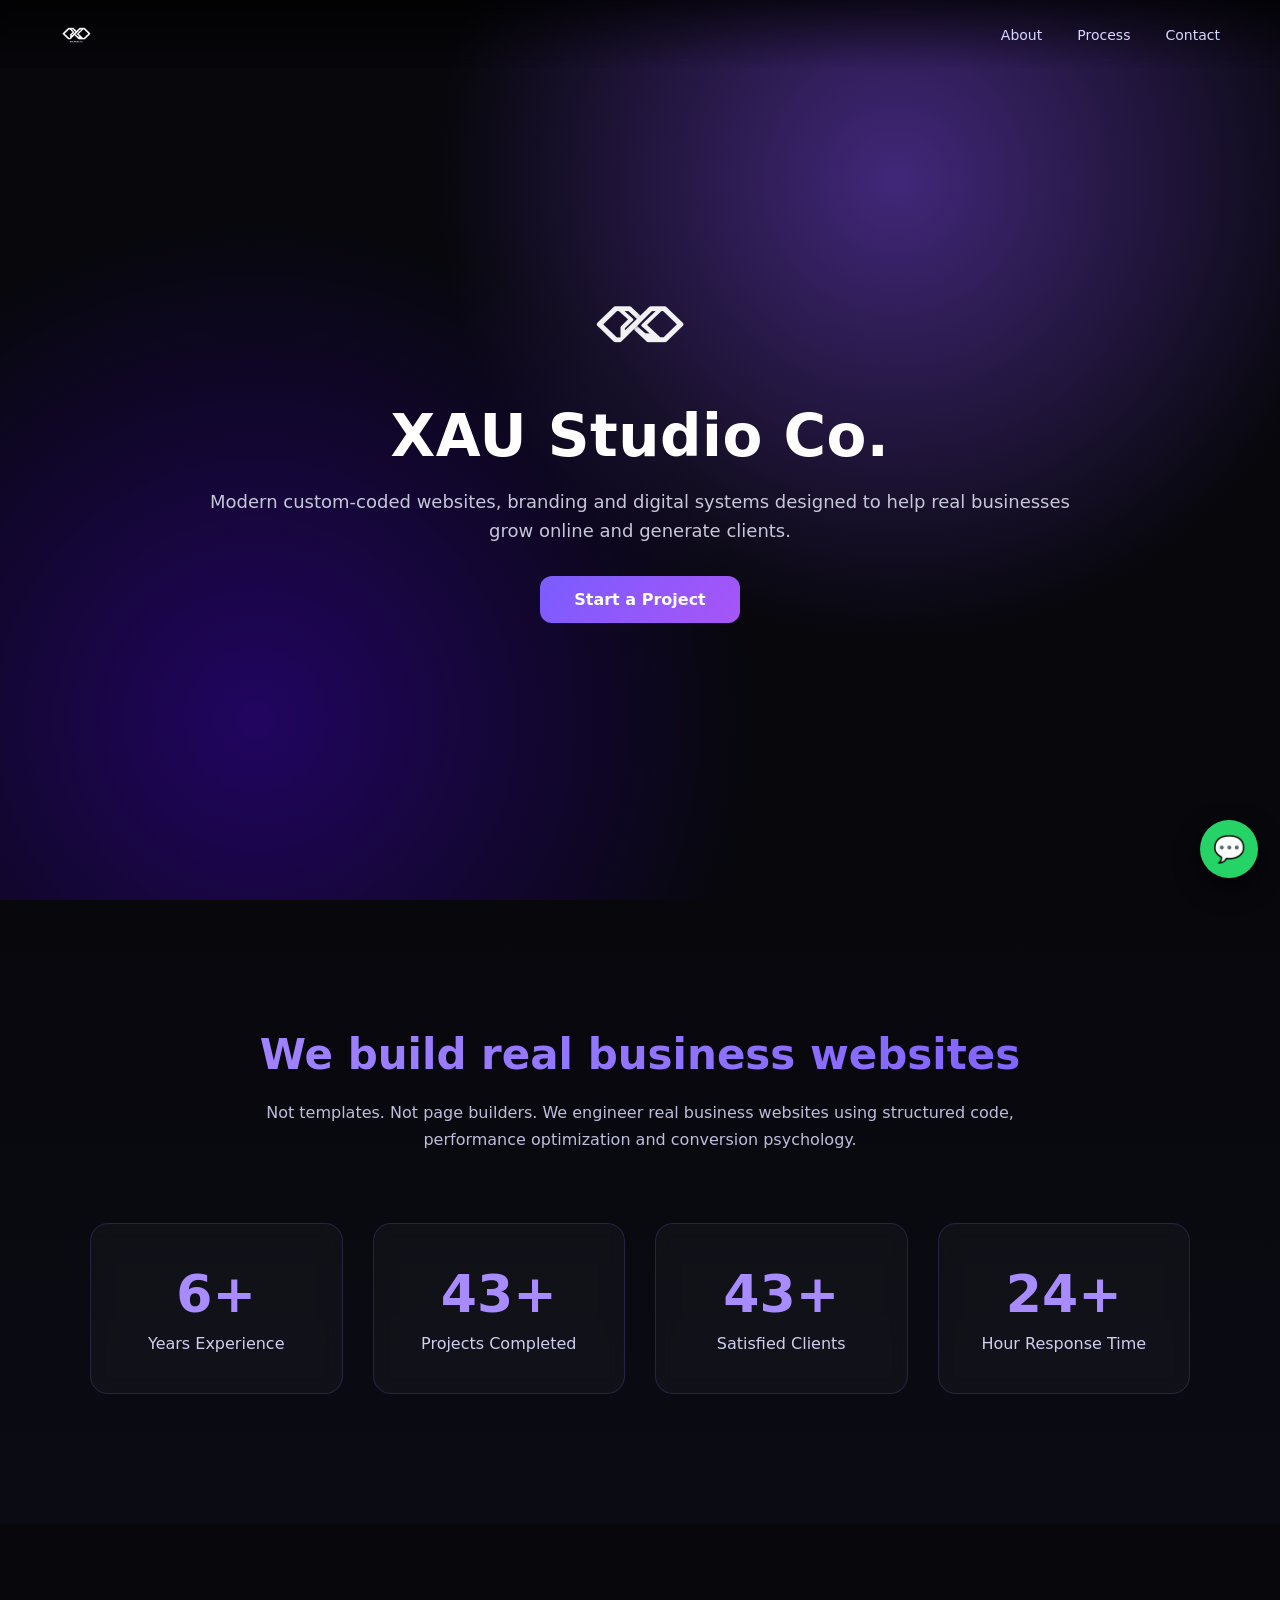
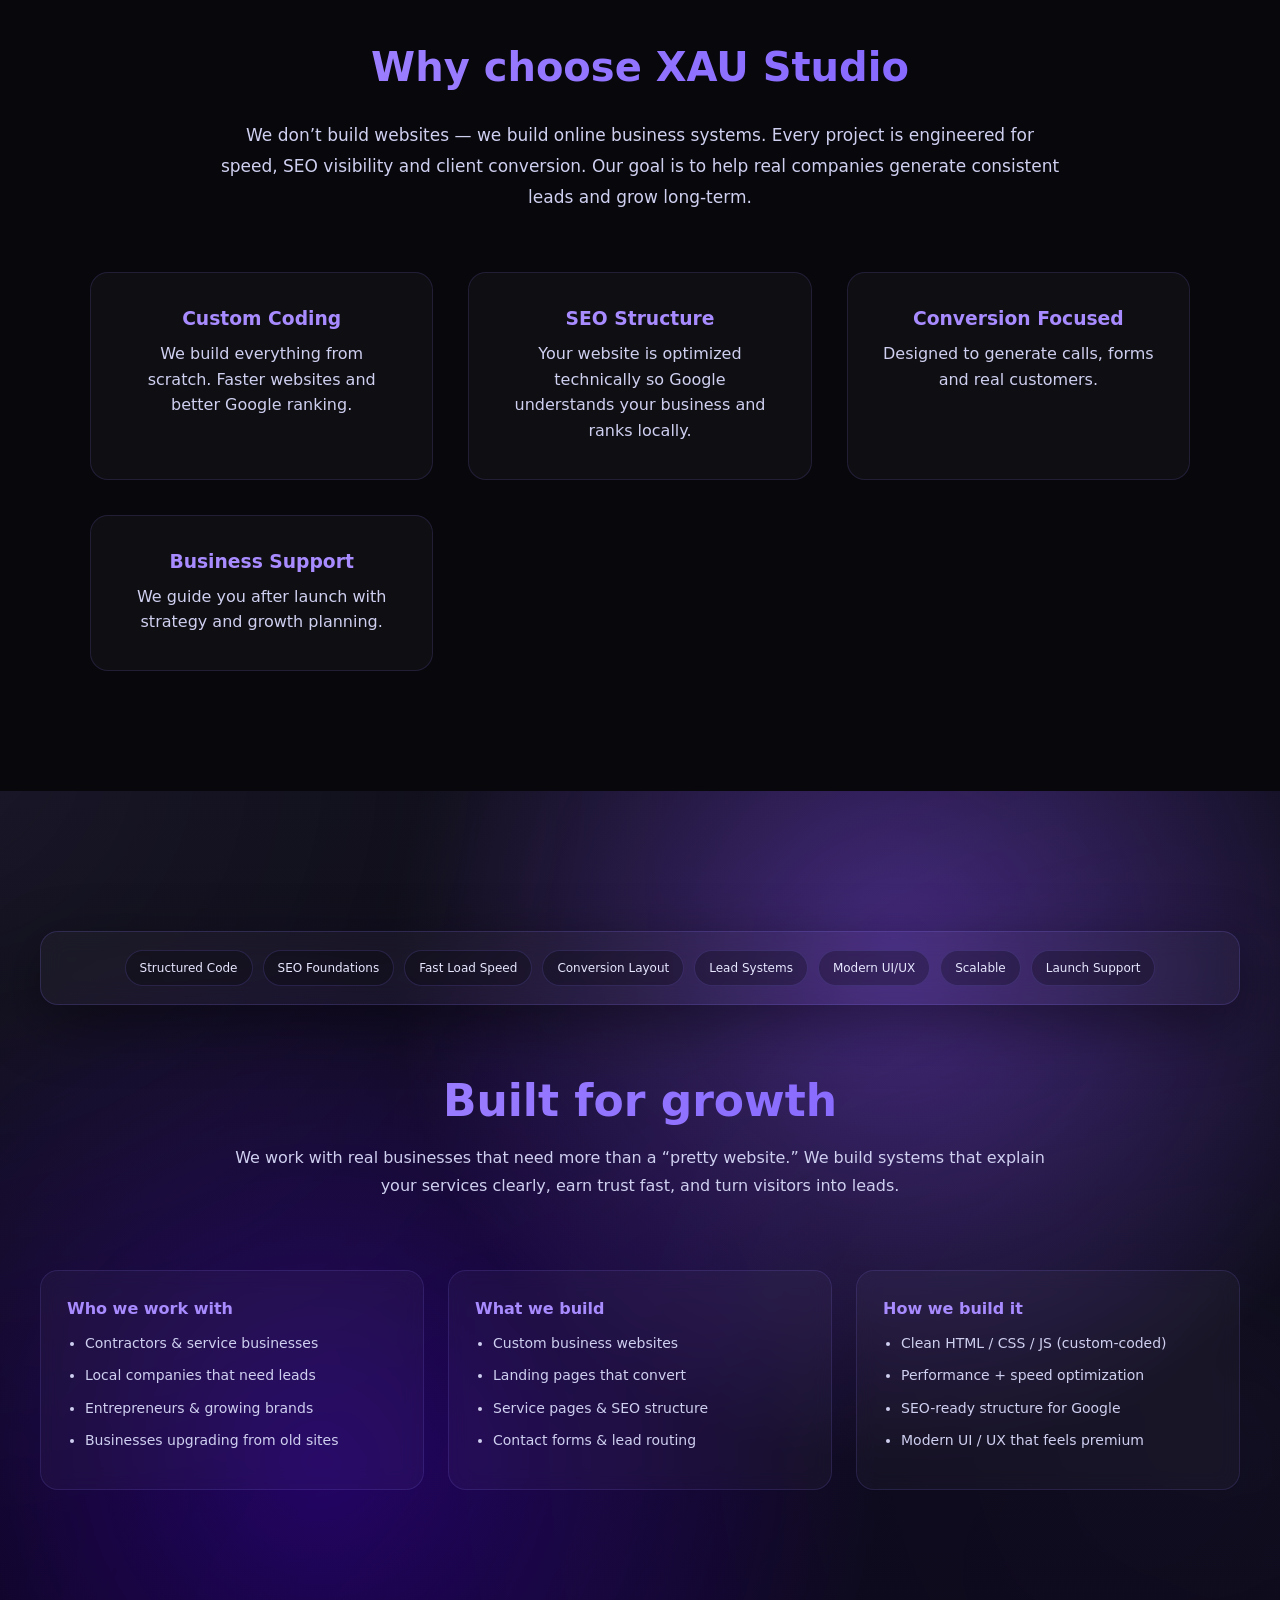
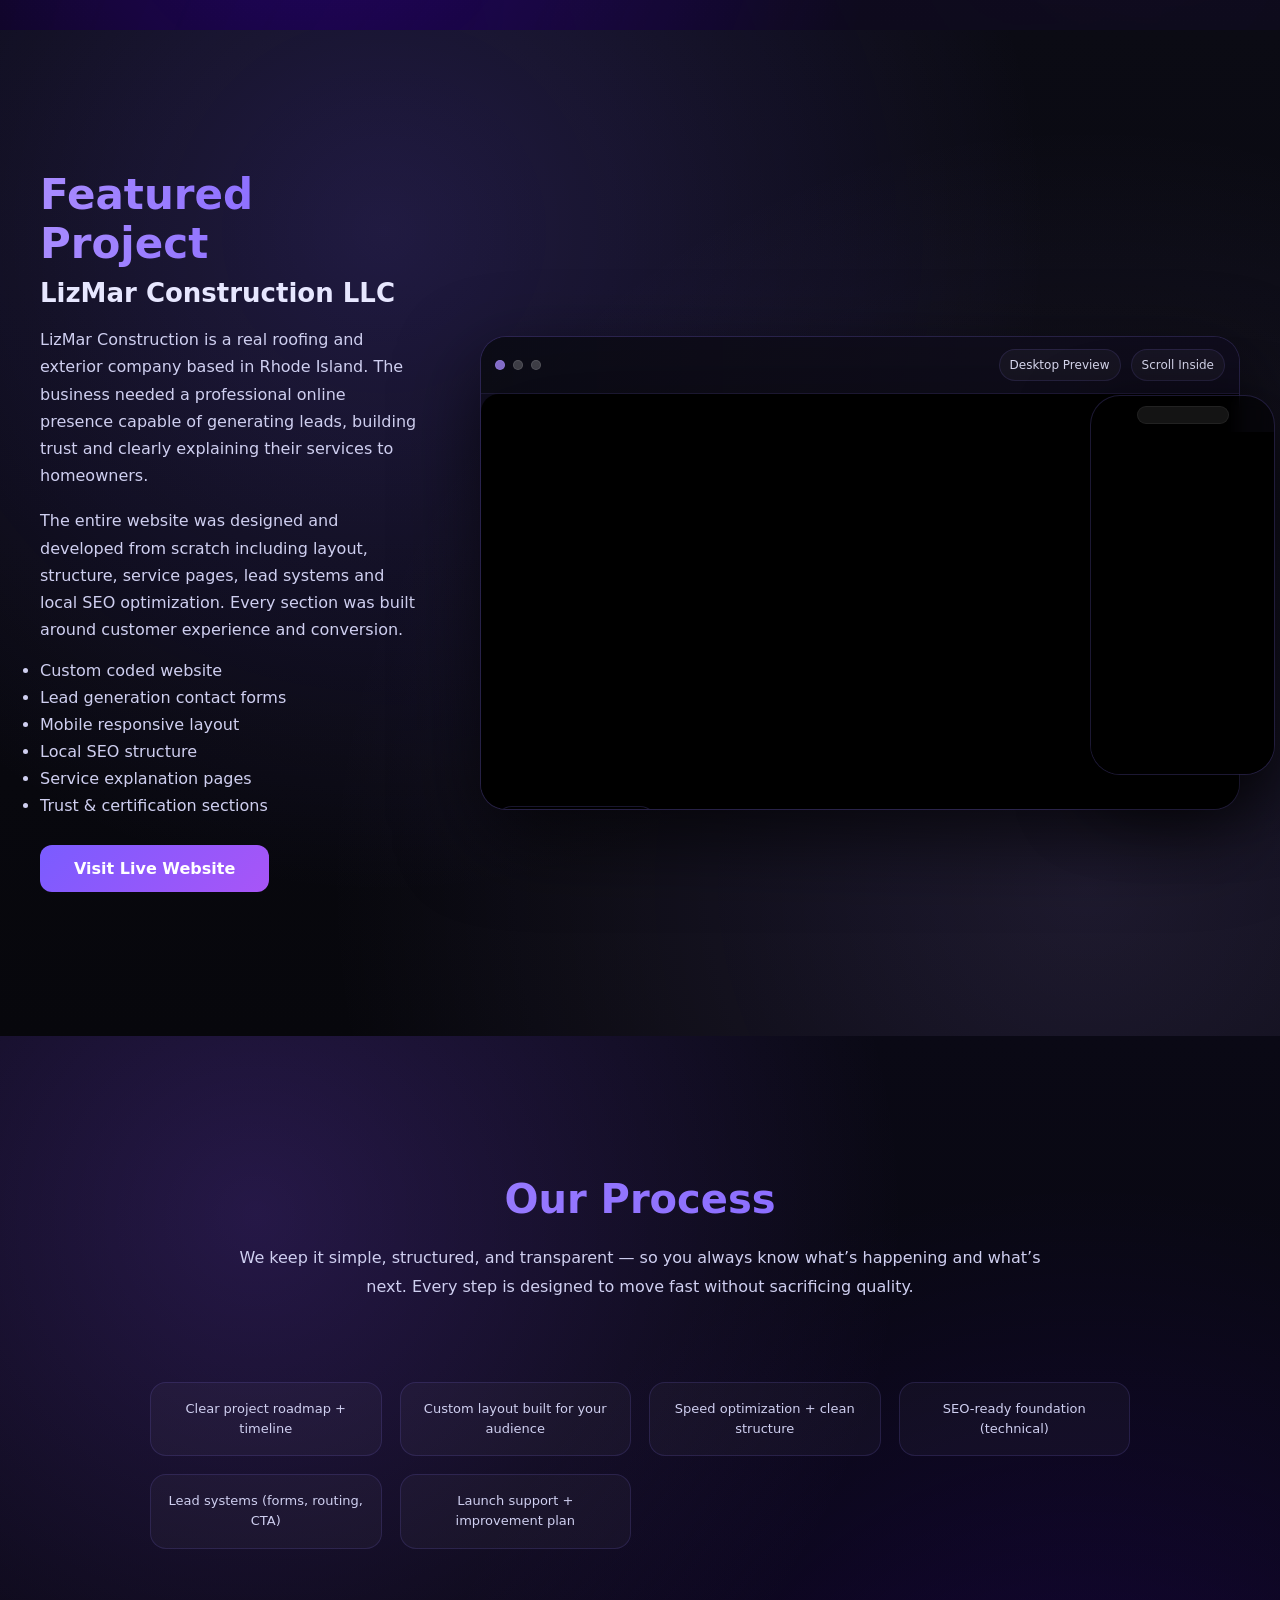
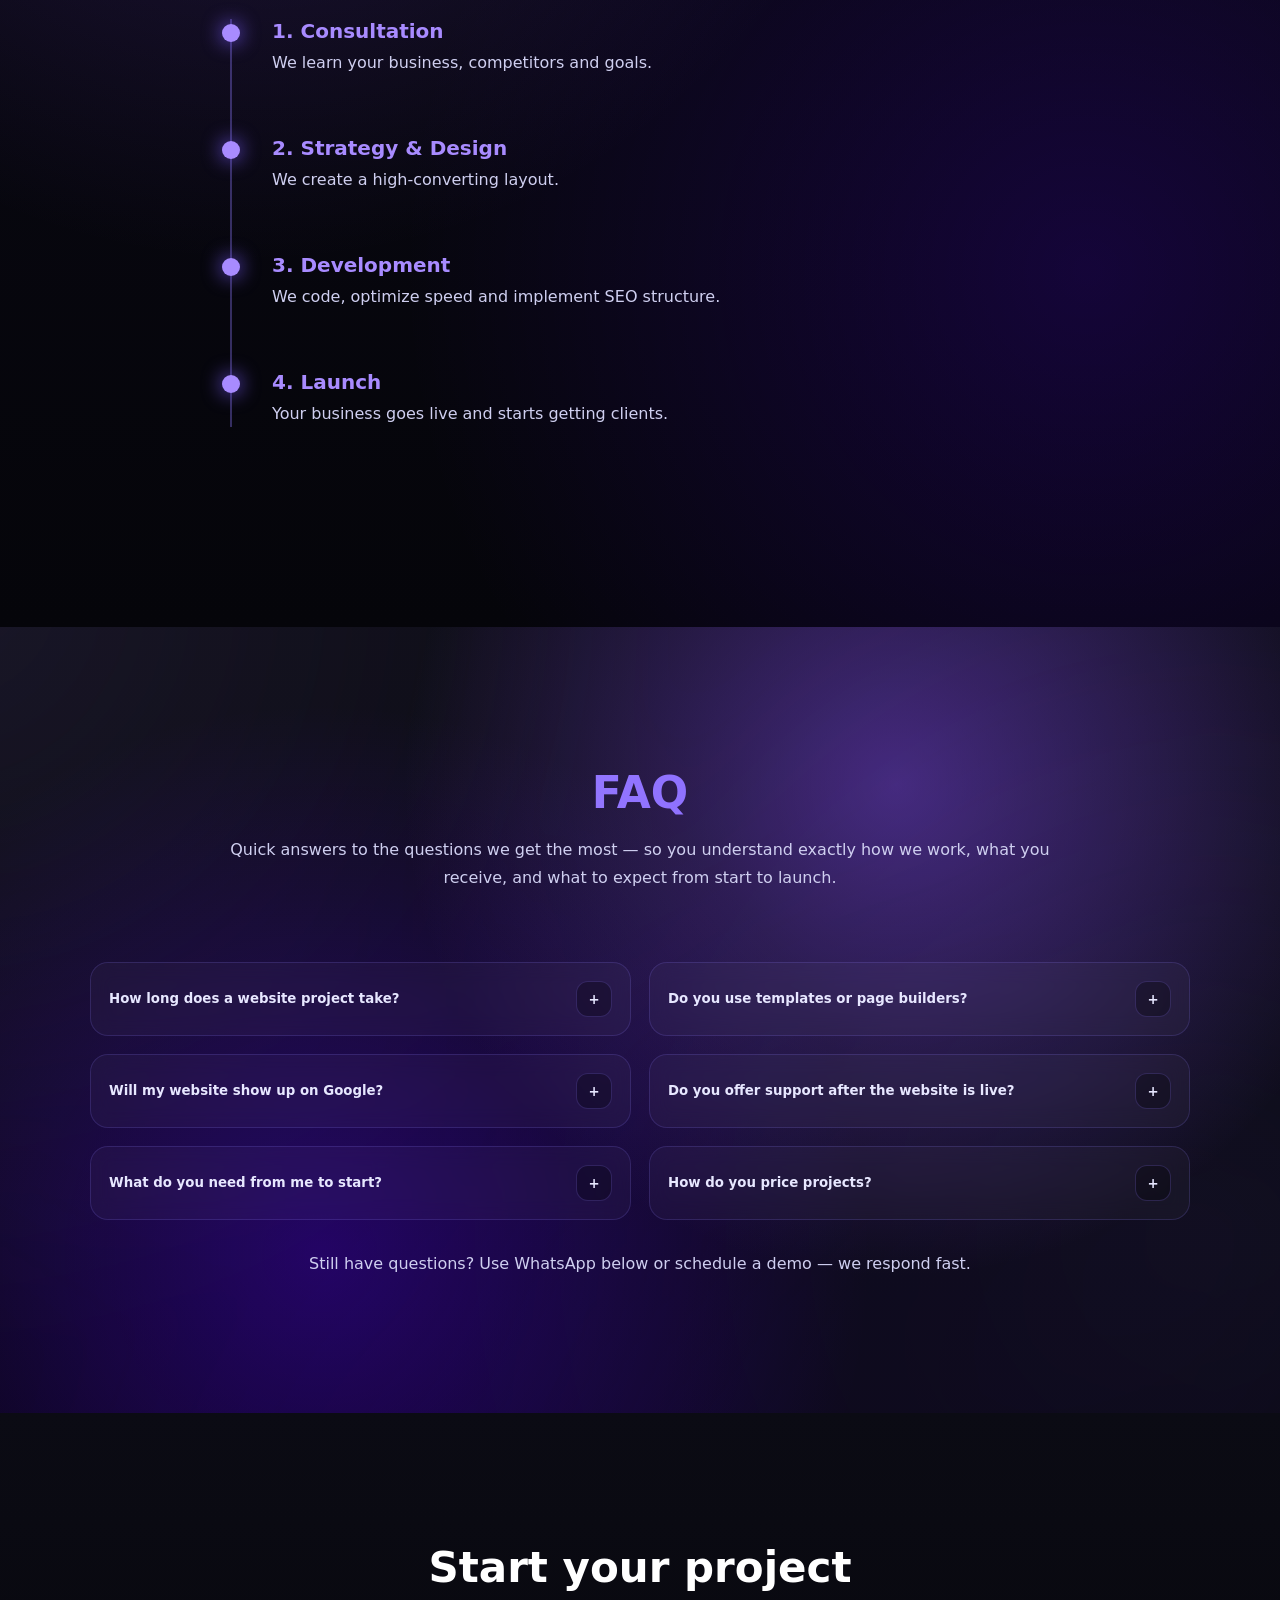
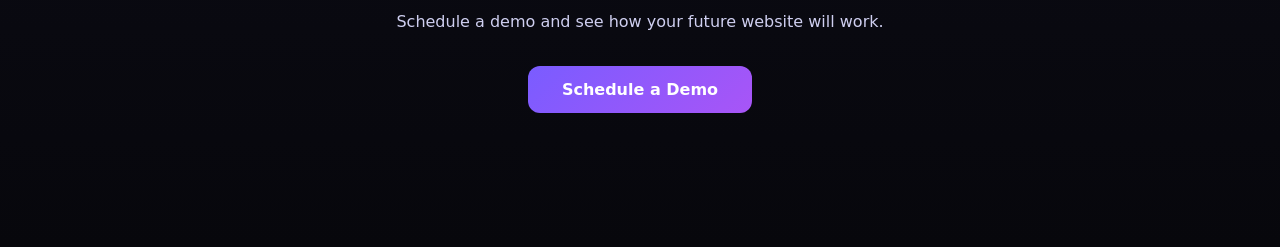
==== index.html @ aa5a874d "Update index.html" ====
<!DOCTYPE html>
<html lang="en">
<head>
<meta charset="UTF-8">
<meta name="viewport" content="width=device-width, initial-scale=1.0">
<title>XAU Studio Co.</title>

<style>


/* =================================================================================================
   XAU STUDIO — SINGLE FILE
   - ONLY changes requested:
     1) Make "Built for growth" use the SAME purple gradient vibe as FAQ.
     2) Make Featured Project preview look PROFESSIONAL and show MORE of the site (no ugly scaling).
     3) Add FAQ section (premium, animated, gradient).
     4) Keep EVERYTHING else the same vibe (hero video stays, transitions stay, process stays).

   ✅ UPDATE (ONLY FEATURED PROJECT):
   - Shows BOTH: Desktop preview + Phone preview (live iframes)
   - Cleaner layout + less purple intensity
   - Looks like your POV: desktop + mobile on top of desktop
   ================================================================================================= */


/* ===== RESET ===== */
*{
  margin:0;
  padding:0;
  box-sizing:border-box;
  font-family:Inter,system-ui,Arial;
}

body{
  background:#07070c;
  color:white;
  overflow-x:hidden;
}

/* Smooth scroll */
html{ scroll-behavior:smooth; }

/* ===== NAVBAR ===== */
header{
  position:fixed;
  top:0;
  width:100%;
  padding:18px 60px;
  display:flex;
  justify-content:space-between;
  align-items:center;
  z-index:1000;
  background:linear-gradient(to bottom,rgba(0,0,0,.7),transparent);
  backdrop-filter:blur(6px);
}

header img{
  height:32px;
}

nav a{
  color:#d7d7ff;
  margin-left:30px;
  text-decoration:none;
  font-size:14px;
  transition:.25s;
}

nav a:hover{ color:white; }

/* ===== HERO ===== */
.hero{
  position:relative;
  height:100vh;
  display:flex;
  justify-content:center;
  align-items:center;
  text-align:center;
  overflow:hidden;
}

.hero video{
  position:absolute;
  top:50%;
  left:50%;
  transform:translate(-50%,-50%);
  min-width:100%;
  min-height:100%;
  object-fit:cover;
  filter:blur(2px) brightness(.4);
}

/* keep your purple aura */
.hero::after{
  content:"";
  position:absolute;
  width:100%;
  height:100%;
  background:
    radial-gradient(circle at 70% 20%,rgba(138,79,255,.45),transparent 40%),
    radial-gradient(circle at 20% 80%,rgba(84,0,255,.35),transparent 40%);
  z-index:1;
}

.hero-content{
  position:relative;
  z-index:2;
  max-width:900px;
  padding:20px;
}

.hero-logo{
  height:100px; /* you asked bigger */
  margin-bottom:25px;
  opacity:.95;
}

.hero h1{
  font-size:58px;
  font-weight:700;
  letter-spacing:.5px;
  margin-bottom:18px;
}

.hero p{
  color:#c7c7da;
  font-size:18px;
  margin-bottom:30px;
  line-height:1.6;
}

.btn{
  display:inline-block;
  padding:14px 34px;
  border-radius:12px;
  background:linear-gradient(135deg,#7a5cff,#a855f7);
  color:white;
  text-decoration:none;
  font-weight:600;
  transition:.3s;
  position:relative;
  overflow:hidden;
}

.btn:hover{
  transform:translateY(-3px);
  box-shadow:0 10px 30px rgba(123,92,255,.35);
}

/* subtle shine */
.btn::after{
  content:"";
  position:absolute;
  top:-40%;
  left:-40%;
  width:60%;
  height:180%;
  background:linear-gradient(90deg,transparent,rgba(255,255,255,.18),transparent);
  transform:rotate(18deg);
  opacity:0;
  transition:.6s;
}
.btn:hover::after{
  opacity:1;
  left:120%;
}

/* ===== REVEAL ANIMATION SYSTEM (keeps your transitions but makes them consistent) ===== */
.reveal{
  opacity:0;
  transform:translateY(28px);
  transition:opacity .9s ease, transform .9s ease;
}
.reveal.show{
  opacity:1;
  transform:translateY(0);
}
.reveal.fade{
  transform:none;
}
.reveal.fade.show{
  opacity:1;
}

/* ===== STATS ===== */
.stats{
  padding:130px 40px;
  text-align:center;
  background:linear-gradient(to bottom,#07070c,#0b0b14);
}

.stats h2{
  font-size:42px;
  margin-bottom:20px;
  background:linear-gradient(90deg,#a88bff,#7a5cff);
  -webkit-background-clip:text;
  -webkit-text-fill-color:transparent;
}

.stats p{
  max-width:760px;
  margin:0 auto 70px;
  color:#bdbddd;
  line-height:1.7;
}

.stats-grid{
  display:grid;
  grid-template-columns:repeat(auto-fit,minmax(220px,1fr));
  gap:30px;
  max-width:1100px;
  margin:auto;
}

.stat-card{
  padding:40px 25px;
  border-radius:18px;
  background:rgba(255,255,255,0.03);
  border:1px solid rgba(140,120,255,.18);
  backdrop-filter:blur(10px);
  transition:.4s;
  opacity:0;
  transform:translateY(40px);
}

.stat-card.show{
  opacity:1;
  transform:translateY(0);
}

.stat-number{
  font-size:52px;
  font-weight:700;
  color:#a88bff;
  margin-bottom:10px;
}

.stat-label{ color:#cfcff0; }

/* ===== WHY CHOOSE ===== */
.features{
  padding:120px 40px;
  text-align:center;
}

.features-intro{
  max-width:850px;
  margin:0 auto 60px;
  color:#cfcff0;
  line-height:1.8;
  font-size:17px;
}

.features h2{
  font-size:40px;
  margin-bottom:30px;
  background:linear-gradient(90deg,#a88bff,#7a5cff);
  -webkit-background-clip:text;
  -webkit-text-fill-color:transparent;
}

.features-grid{
  display:grid;
  grid-template-columns:repeat(auto-fit,minmax(260px,1fr));
  gap:35px;
  max-width:1100px;
  margin:auto;
}

.feature{
  padding:35px;
  border-radius:18px;
  background:rgba(255,255,255,.03);
  border:1px solid rgba(140,120,255,.15);
  transition:.35s;
  position:relative;
}

.feature:hover{
  transform:translateY(-8px);
  box-shadow:0 20px 40px rgba(120,90,255,.18);
}

.feature h3{
  margin-bottom:12px;
  color:#a88bff;
}
.feature p{
  color:#cfcff0;
  line-height:1.6;
}

/* =================================================================================================
   NEW: BUILT FOR GROWTH (same gradient vibe as FAQ) ✅
   ================================================================================================= */

.growth{
  padding:140px 40px;
  position:relative;
  overflow:hidden;
  background:linear-gradient(to bottom,#0b0b14,#07070c);
}

/* Same style language as FAQ: big purple aura + smooth dark */
.growth::before{
  content:"";
  position:absolute;
  inset:0;
  background:
    radial-gradient(circle at 70% 20%,rgba(138,79,255,.45),transparent 45%),
    radial-gradient(circle at 25% 80%,rgba(84,0,255,.35),transparent 48%),
    linear-gradient(to bottom,rgba(12,12,20,.85),rgba(7,7,12,.92));
  pointer-events:none;
}

.growth-inner{
  position:relative;
  z-index:2;
  max-width:1200px;
  margin:auto;
}

.growth-topbar{
  display:flex;
  gap:10px;
  flex-wrap:wrap;
  justify-content:center;
  margin-bottom:70px;
  padding:18px;
  border-radius:18px;
  background:rgba(255,255,255,.03);
  border:1px solid rgba(140,120,255,.18);
  backdrop-filter:blur(12px);
  box-shadow:0 18px 60px rgba(0,0,0,.45);
}

.pill{
  padding:10px 14px;
  border-radius:999px;
  font-size:12px;
  color:#e7e7ff;
  background:rgba(0,0,0,.25);
  border:1px solid rgba(140,120,255,.18);
  transition:.35s;
  user-select:none;
}
.pill:hover{
  transform:translateY(-2px);
  box-shadow:0 10px 25px rgba(120,90,255,.18);
}

.growth h2{
  text-align:center;
  font-size:44px;
  margin-bottom:18px;
  background:linear-gradient(90deg,#a88bff,#7a5cff);
  -webkit-background-clip:text;
  -webkit-text-fill-color:transparent;
}

.growth-sub{
  text-align:center;
  max-width:820px;
  margin:0 auto 70px;
  color:#cfcff0;
  line-height:1.75;
}

.growth-grid{
  display:grid;
  grid-template-columns:repeat(auto-fit,minmax(260px,1fr));
  gap:24px;
  align-items:stretch;
}

.growth-card{
  padding:28px 26px;
  border-radius:18px;
  background:rgba(255,255,255,.03);
  border:1px solid rgba(140,120,255,.15);
  backdrop-filter:blur(10px);
  transition:.35s;
  position:relative;
}

.growth-card:hover{
  transform:translateY(-7px);
  box-shadow:0 24px 55px rgba(0,0,0,.55);
}

.growth-card h3{
  color:#a88bff;
  margin-bottom:14px;
  font-size:16px;
}

.growth-card ul{
  padding-left:18px;
}

.growth-card li{
  color:#cfcff0;
  margin-bottom:10px;
  line-height:1.6;
  font-size:14px;
}

/* =================================================================================================
   ✅ FEATURED PROJECT — Desktop + Phone Live Preview (YOUR POV)
   - Less purple (but still vibe)
   - Desktop frame shows REAL desktop site inside
   - Phone frame shows REAL mobile site inside
   - Both are iframes (live)
   ================================================================================================= */

.project{
  padding:140px 40px;
  background:
    radial-gradient(circle at 30% 20%, rgba(122,92,255,.20), transparent 55%),
    radial-gradient(circle at 85% 85%, rgba(168,139,255,.14), transparent 55%),
    linear-gradient(to bottom,#0b0b14,#07070c);
}

.project-container{
  display:grid;
  grid-template-columns:1fr 1.35fr;
  gap:60px;
  max-width:1300px;
  margin:auto;
  align-items:center;
}

.project-left h2{
  font-size:42px;
  margin-bottom:10px;
  background:linear-gradient(90deg,#a88bff,#7a5cff);
  -webkit-background-clip:text;
  -webkit-text-fill-color:transparent;
}

.project-left h3{
  font-size:26px;
  margin-bottom:18px;
  color:#e7e7ff;
}

.project-left p{
  color:#cfcff0;
  line-height:1.7;
  margin-bottom:18px;
}

.project-list{ margin-bottom:30px; }
.project-list li{
  color:#cfcff0;
  margin-bottom:8px;
}

/* Right side layout: desktop + phone */
.preview-dual{
    position:relative;
    width:100%;
    display:flex;
    align-items:flex-end;
    justify-content:center;
}

/* Desktop frame */
.desktop-frame{
  width:100%;
  max-width:760px;
  border-radius:26px;
  border:1px solid rgba(140,120,255,.22);
  background:rgba(0,0,0,.40);
  box-shadow:0 28px 80px rgba(0,0,0,.65);
  overflow:hidden;
  position:relative;
transform: translateY(40px);
}

.desktop-topbar{
  display:flex;
  align-items:center;
  justify-content:space-between;
  padding:12px 14px;
  background:linear-gradient(to right,rgba(12,12,22,.92),rgba(18,14,34,.78));
  border-bottom:1px solid rgba(140,120,255,.14);
}

.dots{
  display:flex;
  gap:8px;
  align-items:center;
}
.dot{
  width:10px;
  height:10px;
  border-radius:50%;
  background:rgba(255,255,255,.18);
  border:1px solid rgba(255,255,255,.15);
}
.dot.purple{ background:rgba(168,139,255,.80); border-color:rgba(168,139,255,.40); }
.dot.gray{ background:rgba(255,255,255,.22); border-color:rgba(255,255,255,.12); }

.preview-badges{
  display:flex;
  gap:10px;
  align-items:center;
}
.badge{
  font-size:12px;
  padding:8px 10px;
  border-radius:999px;
  color:#e7e7ff;
  background:rgba(255,255,255,.04);
  border:1px solid rgba(140,120,255,.14);
}

.desktop-viewport{
    height:460px;
   box-shadow:0 40px 120px rgba(0,0,0,.6);
    width:1100px;
    max-width:1100px;
    margin:auto;
    background:#000;
    overflow:hidden;
    position:relative;
    border-radius:18px;
    margin-bottom:-45px;
}

.desktop-viewport::-webkit-scrollbar{ width:10px; }
.desktop-viewport::-webkit-scrollbar-track{ background:rgba(255,255,255,.04); }
.desktop-viewport::-webkit-scrollbar-thumb{
  background:rgba(168,139,255,.28);
  border-radius:12px;
  border:2px solid rgba(0,0,0,.35);
}

.desktop-viewport iframe{
    width:1920px;
    height:1080px;
    border:0;
    transform:scale(0.45);
    transform-origin:top left;
    pointer-events:none;
}
/* Phone frame overlay */
.phone-frame{
    position:absolute;
    right:-35px;
    bottom:-5px;
    width:185px;
    height:380px;
    border-radius:30px;
    background:rgba(0,0,0,.55);
    border:1px solid rgba(140,120,255,.20);
    box-shadow:0 25px 70px rgba(0,0,0,.75);
    overflow:hidden;
    backdrop-filter:blur(8px);
    z-index:5;
}
.phone-notch{
  position:absolute;
  top:10px;
  left:50%;
  transform:translateX(-50%);
  width:92px;
  height:18px;
  background:rgba(255,255,255,.08);
  border:1px solid rgba(255,255,255,.06);
  border-radius:999px;
  z-index:3;
}

.phone-viewport{
  position:absolute;
  inset:0;
  padding-top:36px; /* space for notch */
  overflow:auto;
}

.phone-viewport::-webkit-scrollbar{ width:8px; }
.phone-viewport::-webkit-scrollbar-track{ background:rgba(255,255,255,.03); }
.phone-viewport::-webkit-scrollbar-thumb{
  background:rgba(168,139,255,.24);
  border-radius:12px;
  border:2px solid rgba(0,0,0,.30);
}

/* Mobile iframe scaled to phone size */
.phone-viewport iframe{
  width:390px;           /* typical phone CSS width */
  height:900px;
  border:0;
  transform:scale(0.59);
  transform-origin:0 0;
  display:block;
  background:#000;
}

/* Hint bubble */
.scroll-hint{
  position:absolute;
  left:14px;
  bottom:14px;
  font-size:12px;
  padding:9px 12px;
  border-radius:999px;
  color:#e7e7ff;
  background:rgba(0,0,0,.42);
  border:1px solid rgba(140,120,255,.18);
  backdrop-filter:blur(10px);
}

/* Responsive */
@media (max-width:900px){
  header{ padding:16px 20px; }
  .project-container{ grid-template-columns:1fr; }
  nav a{ margin-left:16px; }
  .hero h1{ font-size:44px; }

  .preview-dual{ min-height:520px; }
  .desktop-frame{ max-width:100%; }
  .desktop-viewport{ height:480px; }

  .phone-frame{
    right:14px;
    bottom:14px;
    width:210px;
    height:450px;
  }
  .phone-viewport iframe{
    width:390px;
    height:844px;
    border:0;
    transform:scale(0.68);
    transform-origin:top left;
}
}

/* =================================================================================================
   PROCESS — keep your process, but add professional “support content” without changing the timeline ✅
   ================================================================================================= */

.process{
  padding:140px 40px;
  text-align:center;
  background:linear-gradient(to bottom,#0a0915,#05050a);
  position:relative;
  overflow:hidden;
}

.process::before{
  content:"";
  position:absolute;
  inset:0;
  background:
    radial-gradient(circle at 20% 15%,rgba(138,79,255,.22),transparent 45%),
    radial-gradient(circle at 85% 70%,rgba(84,0,255,.18),transparent 50%);
  pointer-events:none;
}

.process h2{
  position:relative;
  z-index:2;
  font-size:40px;
  margin-bottom:22px;
  background:linear-gradient(90deg,#a88bff,#7a5cff);
  -webkit-background-clip:text;
  -webkit-text-fill-color:transparent;
}

.process-sub{
  position:relative;
  z-index:2;
  max-width:820px;
  margin:0 auto 80px;
  color:#cfcff0;
  line-height:1.8;
}

.process-bullets{
  position:relative;
  z-index:2;
  max-width:980px;
  margin:0 auto 70px;
  display:grid;
  grid-template-columns:repeat(auto-fit,minmax(220px,1fr));
  gap:18px;
}

.process-chip{
  padding:16px 16px;
  border-radius:16px;
  background:rgba(255,255,255,.03);
  border:1px solid rgba(140,120,255,.15);
  color:#cfcff0;
  font-size:13px;
  line-height:1.55;
  transition:.35s;
}
.process-chip:hover{
  transform:translateY(-6px);
  box-shadow:0 18px 45px rgba(0,0,0,.55);
}

.timeline{
  position:relative;
  z-index:2;
  max-width:820px;
  margin:auto;
  text-align:left;
  border-left:2px solid rgba(140,120,255,.35);
  padding-left:40px;
}

.step{
  margin-bottom:60px;
  position:relative;
}

.step::before{
  content:"";
  position:absolute;
  left:-50px;
  top:5px;
  width:18px;
  height:18px;
  border-radius:50%;
  background:#a88bff;
  box-shadow:0 0 20px #7a5cff;
}

.step h4{
  color:#a88bff;
  margin-bottom:6px;
  font-size:20px;
}

.step p{
  color:#cfcff0;
  line-height:1.7;
}

/* =================================================================================================
   NEW: FAQ — premium gradient block + accordion + animations ✅
   ================================================================================================= */

.faq{
  padding:140px 40px;
  position:relative;
  overflow:hidden;
  background:linear-gradient(to bottom,#07070c,#0b0b14);
}

.faq::before{
  content:"";
  position:absolute;
  inset:0;
  background:
    radial-gradient(circle at 70% 20%,rgba(138,79,255,.45),transparent 45%),
    radial-gradient(circle at 25% 80%,rgba(84,0,255,.35),transparent 48%),
    linear-gradient(to bottom,rgba(12,12,20,.88),rgba(7,7,12,.92));
  pointer-events:none;
}

.faq-inner{
  position:relative;
  z-index:2;
  max-width:1100px;
  margin:auto;
}

.faq h2{
  text-align:center;
  font-size:44px;
  margin-bottom:18px;
  background:linear-gradient(90deg,#a88bff,#7a5cff);
  -webkit-background-clip:text;
  -webkit-text-fill-color:transparent;
}

.faq-sub{
  text-align:center;
  max-width:860px;
  margin:0 auto 70px;
  color:#cfcff0;
  line-height:1.75;
}

.faq-grid{
  display:grid;
  grid-template-columns:repeat(2,minmax(0,1fr));
  gap:18px;
}

.faq-item{
  border-radius:18px;
  background:rgba(255,255,255,.03);
  border:1px solid rgba(140,120,255,.18);
  backdrop-filter:blur(10px);
  overflow:hidden;
  transition:.35s;
}

.faq-item:hover{
  box-shadow:0 18px 55px rgba(0,0,0,.55);
  transform:translateY(-4px);
}

.faq-q{
  width:100%;
  display:flex;
  align-items:center;
  justify-content:space-between;
  gap:16px;
  padding:18px 18px;
  color:#e7e7ff;
  font-weight:600;
  background:transparent;
  border:0;
  cursor:pointer;
  text-align:left;
}

.faq-q span{ line-height:1.35; }

.faq-icon{
  width:36px;
  height:36px;
  border-radius:12px;
  display:flex;
  align-items:center;
  justify-content:center;
  color:#e7e7ff;
  background:rgba(0,0,0,.28);
  border:1px solid rgba(140,120,255,.22);
  flex:0 0 auto;
  transition:.35s;
}

.faq-a{
  max-height:0;
  overflow:hidden;
  transition:max-height .45s ease;
}

.faq-a .faq-a-inner{
  padding:0 18px 18px;
  color:#cfcff0;
  line-height:1.75;
  font-size:14px;
}

.faq-item.open .faq-a{ max-height:280px; }
.faq-item.open .faq-icon{ transform:rotate(45deg); box-shadow:0 0 18px rgba(168,139,255,.35); }

.faq-foot{
  text-align:center;
  margin-top:34px;
  color:#cfcff0;
  opacity:.9;
}

/* ===== CONTACT ===== */
.contact{
  padding:130px 40px;
  text-align:center;
  background:linear-gradient(to top,#07070c,#0b0b14);
}

.contact h2{
  font-size:42px;
  margin-bottom:20px;
}

.contact p{
  color:#cfcff0;
  margin-bottom:35px;
}

/* ===== WHATSAPP ===== */
.whatsapp{
  position:fixed;
  bottom:22px;
  right:22px;
  width:58px;
  height:58px;
  border-radius:50%;
  background:#25D366;
  display:flex;
  justify-content:center;
  align-items:center;
  color:white;
  font-size:26px;
  box-shadow:0 10px 25px rgba(0,0,0,.5);
  z-index:999;
  cursor:pointer;
}

/* =================================================================================================
   (extra: tiny ambient motion background for premium feel)
   ================================================================================================= */
.ambient{
  position:absolute;
  inset:-40%;
  background:
    radial-gradient(circle at 20% 20%,rgba(168,139,255,.12),transparent 35%),
    radial-gradient(circle at 75% 65%,rgba(122,92,255,.10),transparent 40%),
    radial-gradient(circle at 50% 90%,rgba(84,0,255,.08),transparent 45%);
  filter:blur(30px);
  animation:floaty 18s ease-in-out infinite;
  opacity:.75;
  pointer-events:none;
}
@keyframes floaty{
  0%{ transform:translate3d(0,0,0) scale(1); }
  50%{ transform:translate3d(-2%,2%,0) scale(1.02); }
  100%{ transform:translate3d(0,0,0) scale(1); }
}

</style>
</head>

<body>

<header>
  <img src="logo.png" alt="XAU Studio Logo">
  <nav>
    <a href="#about">About</a>
    <a href="#process">Process</a>
    <a href="#contact">Contact</a>
  </nav>
</header>

<!-- HERO -->
<section class="hero">
  <video autoplay muted loop playsinline>
    <source src="coding.mp4" type="video/mp4">
  </video>

  <div class="hero-content reveal show">
    <img src="hero-logo.png" class="hero-logo" alt="XAU Studio">
    <h1>XAU Studio Co.</h1>
    <p>Modern custom-coded websites, branding and digital systems designed to help real businesses grow online and generate clients.</p>
    <a href="#contact" class="btn">Start a Project</a>
  </div>
</section>

<!-- STATS -->
<section class="stats" id="about">
  <h2 class="reveal">We build real business websites</h2>
  <p class="reveal">Not templates. Not page builders. We engineer real business websites using structured code, performance optimization and conversion psychology.</p>

  <div class="stats-grid">
    <div class="stat-card"><div class="stat-number" data-target="6">0</div><div class="stat-label">Years Experience</div></div>
    <div class="stat-card"><div class="stat-number" data-target="50">0</div><div class="stat-label">Projects Completed</div></div>
    <div class="stat-card"><div class="stat-number" data-target="65">0</div><div class="stat-label">Satisfied Clients</div></div>
    <div class="stat-card"><div class="stat-number" data-target="24">0</div><div class="stat-label">Hour Response Time</div></div>
  </div>
</section>

<!-- WHY CHOOSE -->
<section class="features">
  <h2 class="reveal">Why choose XAU Studio</h2>

  <div class="features-intro reveal">
    We don’t build websites — we build online business systems. Every project is engineered for speed, SEO visibility and client conversion. Our goal is to help real companies generate consistent leads and grow long-term.
  </div>

  <div class="features-grid">
    <div class="feature reveal"><h3>Custom Coding</h3><p>We build everything from scratch. Faster websites and better Google ranking.</p></div>
    <div class="feature reveal"><h3>SEO Structure</h3><p>Your website is optimized technically so Google understands your business and ranks locally.</p></div>
    <div class="feature reveal"><h3>Conversion Focused</h3><p>Designed to generate calls, forms and real customers.</p></div>
    <div class="feature reveal"><h3>Business Support</h3><p>We guide you after launch with strategy and growth planning.</p></div>
  </div>
</section>

<!-- BUILT FOR GROWTH (same gradient vibe as FAQ) -->
<section class="growth">
  <div class="ambient"></div>
  <div class="growth-inner">

    <div class="growth-topbar reveal">
      <div class="pill">Structured Code</div>
      <div class="pill">SEO Foundations</div>
      <div class="pill">Fast Load Speed</div>
      <div class="pill">Conversion Layout</div>
      <div class="pill">Lead Systems</div>
      <div class="pill">Modern UI/UX</div>
      <div class="pill">Scalable</div>
      <div class="pill">Launch Support</div>
    </div>

    <h2 class="reveal">Built for growth</h2>
    <div class="growth-sub reveal">
      We work with real businesses that need more than a “pretty website.”
      We build systems that explain your services clearly, earn trust fast, and turn visitors into leads.
    </div>

    <div class="growth-grid">
      <div class="growth-card reveal">
        <h3>Who we work with</h3>
        <ul>
          <li>Contractors & service businesses</li>
          <li>Local companies that need leads</li>
          <li>Entrepreneurs & growing brands</li>
          <li>Businesses upgrading from old sites</li>
        </ul>
      </div>

      <div class="growth-card reveal">
        <h3>What we build</h3>
        <ul>
          <li>Custom business websites</li>
          <li>Landing pages that convert</li>
          <li>Service pages & SEO structure</li>
          <li>Contact forms & lead routing</li>
        </ul>
      </div>

      <div class="growth-card reveal">
        <h3>How we build it</h3>
        <ul>
          <li>Clean HTML / CSS / JS (custom-coded)</li>
          <li>Performance + speed optimization</li>
          <li>SEO-ready structure for Google</li>
          <li>Modern UI / UX that feels premium</li>
        </ul>
      </div>
    </div>

  </div>
</section>

<!-- FEATURED PROJECT -->
<section class="project">
  <div class="project-container">

    <div class="project-left reveal">
      <h2>Featured Project</h2>
      <h3>LizMar Construction LLC</h3>

      <p>LizMar Construction is a real roofing and exterior company based in Rhode Island. The business needed a professional online presence capable of generating leads, building trust and clearly explaining their services to homeowners.</p>

      <p>The entire website was designed and developed from scratch including layout, structure, service pages, lead systems and local SEO optimization. Every section was built around customer experience and conversion.</p>

      <ul class="project-list">
        <li>Custom coded website</li>
        <li>Lead generation contact forms</li>
        <li>Mobile responsive layout</li>
        <li>Local SEO structure</li>
        <li>Service explanation pages</li>
        <li>Trust & certification sections</li>
      </ul>

      <a href="https://lizmarconstructionllc.com" target="_blank" class="btn">Visit Live Website</a>
    </div>

    <div class="project-right reveal">
      <div class="preview-dual">

        <!-- Desktop preview -->
        <div class="desktop-frame">
          <div class="desktop-topbar">
            <div class="dots">
              <div class="dot purple"></div>
              <div class="dot gray"></div>
              <div class="dot gray"></div>
            </div>
            <div class="preview-badges">
              <div class="badge">Desktop Preview</div>
              <div class="badge">Scroll Inside</div>
            </div>
          </div>

          <div class="desktop-viewport">
            <iframe src="https://lizmarconstructionllc.com" loading="lazy"></iframe>
            <div class="scroll-hint">Scroll desktop preview</div>
          </div>
        </div>

        <!-- Phone preview overlay -->
        <div class="phone-frame" aria-label="Mobile Preview">
          <div class="phone-notch"></div>
          <div class="phone-viewport">
            <!-- same site, but forced phone-like width via scaling -->
            <iframe src="https://lizmarconstructionllc.com" loading="lazy"></iframe>
          </div>
        </div>

      </div>
    </div>

  </div>
</section>

<!-- PROCESS -->
<section class="process" id="process">
  <h2 class="reveal">Our Process</h2>
  <div class="process-sub reveal">
    We keep it simple, structured, and transparent — so you always know what’s happening and what’s next.
    Every step is designed to move fast without sacrificing quality.
  </div>

  <div class="process-bullets">
    <div class="process-chip reveal">Clear project roadmap + timeline</div>
    <div class="process-chip reveal">Custom layout built for your audience</div>
    <div class="process-chip reveal">Speed optimization + clean structure</div>
    <div class="process-chip reveal">SEO-ready foundation (technical)</div>
    <div class="process-chip reveal">Lead systems (forms, routing, CTA)</div>
    <div class="process-chip reveal">Launch support + improvement plan</div>
  </div>

  <div class="timeline">
    <div class="step reveal"><h4>1. Consultation</h4><p>We learn your business, competitors and goals.</p></div>
    <div class="step reveal"><h4>2. Strategy & Design</h4><p>We create a high-converting layout.</p></div>
    <div class="step reveal"><h4>3. Development</h4><p>We code, optimize speed and implement SEO structure.</p></div>
    <div class="step reveal"><h4>4. Launch</h4><p>Your business goes live and starts getting clients.</p></div>
  </div>
</section>

<!-- FAQ (NEW) -->
<section class="faq" id="faq">
  <div class="ambient"></div>
  <div class="faq-inner">
    <h2 class="reveal">FAQ</h2>
    <div class="faq-sub reveal">
      Quick answers to the questions we get the most — so you understand exactly how we work, what you receive,
      and what to expect from start to launch.
    </div>

    <div class="faq-grid">
      <div class="faq-item reveal">
        <button class="faq-q" type="button">
          <span>How long does a website project take?</span>
          <div class="faq-icon">+</div>
        </button>
        <div class="faq-a">
          <div class="faq-a-inner">
            Most projects take <b>1–3 weeks</b> depending on the scope (pages, content, and features).
            We move fast because we use a clear structure and a proven build process.
          </div>
        </div>
      </div>

      <div class="faq-item reveal">
        <button class="faq-q" type="button">
          <span>Do you use templates or page builders?</span>
          <div class="faq-icon">+</div>
        </button>
        <div class="faq-a">
          <div class="faq-a-inner">
            No. We build <b>custom-coded</b> websites using clean HTML/CSS/JS — optimized for performance,
            SEO structure, and conversion. That’s why it feels premium and loads fast.
          </div>
        </div>
      </div>

      <div class="faq-item reveal">
        <button class="faq-q" type="button">
          <span>Will my website show up on Google?</span>
          <div class="faq-icon">+</div>
        </button>
        <div class="faq-a">
          <div class="faq-a-inner">
            We build the right <b>technical SEO foundation</b> (structure, speed, headings, metadata, indexing readiness).
            Ranking depends on competition and content, but we make sure your site is built the correct way from day one.
          </div>
        </div>
      </div>

      <div class="faq-item reveal">
        <button class="faq-q" type="button">
          <span>Do you offer support after the website is live?</span>
          <div class="faq-icon">+</div>
        </button>
        <div class="faq-a">
          <div class="faq-a-inner">
            Yes. We can provide ongoing updates, improvements, and performance monitoring.
            We also guide you on next steps to keep growing (SEO, pages, lead optimization).
          </div>
        </div>
      </div>

      <div class="faq-item reveal">
        <button class="faq-q" type="button">
          <span>What do you need from me to start?</span>
          <div class="faq-icon">+</div>
        </button>
        <div class="faq-a">
          <div class="faq-a-inner">
            We’ll ask for your business name, services, service area, branding (logo/colors if available),
            and examples of websites you like. If you don’t have content ready, we’ll guide you step-by-step.
          </div>
        </div>
      </div>

      <div class="faq-item reveal">
        <button class="faq-q" type="button">
          <span>How do you price projects?</span>
          <div class="faq-icon">+</div>
        </button>
        <div class="faq-a">
          <div class="faq-a-inner">
            Pricing depends on the scope: number of pages, features, SEO setup, and lead systems.
            We’ll recommend the best approach after a quick demo / consultation.
          </div>
        </div>
      </div>
    </div>

    <div class="faq-foot reveal">
      Still have questions? Use WhatsApp below or schedule a demo — we respond fast.
    </div>
  </div>
</section>

<!-- CONTACT -->
<section class="contact" id="contact">
  <h2 class="reveal">Start your project</h2>
  <p class="reveal">Schedule a demo and see how your future website will work.</p>
  <a href="https://calendly.com/xaustudioco/30min" class="btn reveal">Schedule a Demo</a>
</section>

<div class="whatsapp" onclick="window.open('https://wa.me/14012889597')">💬</div>

<script>
/* =================================================================================================
   1) Reveal animations (professional transitions)
   ================================================================================================= */
const revealEls = document.querySelectorAll('.reveal');
const revealObs = new IntersectionObserver((entries)=>{
  entries.forEach(e=>{
    if(e.isIntersecting){
      e.target.classList.add('show');
      revealObs.unobserve(e.target);
    }
  });
},{ threshold: 0.18 });
revealEls.forEach(el=>revealObs.observe(el));

/* =================================================================================================
   2) Stats counter + slow appear (your existing behavior, just more stable)
   ================================================================================================= */
const cards=document.querySelectorAll('.stat-card');

const statsObserver=new IntersectionObserver(entries=>{
  entries.forEach(entry=>{
    if(entry.isIntersecting){
      entry.target.classList.add('show');

      let num=entry.target.querySelector('.stat-number');
      let target=+num.getAttribute('data-target');

      let count=0;
      let speed=45; // your slow vibe
      let update=setInterval(()=>{
        count++;
        num.innerText=count+"+";
        if(count>=target) clearInterval(update);
      },speed);

      statsObserver.unobserve(entry.target);
    }
  });
},{threshold:.5});

cards.forEach(card=>statsObserver.observe(card));

/* =================================================================================================
   3) FAQ accordion (premium)
   ================================================================================================= */
const faqItems = document.querySelectorAll('.faq-item');

faqItems.forEach(item=>{
  const btn = item.querySelector('.faq-q');
  btn.addEventListener('click', ()=>{
    // close others (keeps it clean)
    faqItems.forEach(other=>{
      if(other !== item) other.classList.remove('open');
    });
    item.classList.toggle('open');
  });
});

/* =================================================================================================
   4) (Optional) Make preview start centered a bit nicer
   ================================================================================================= */
window.addEventListener('load', ()=>{
  const viewport = document.querySelector('.preview-viewport');
  if(viewport){
    viewport.scrollTop = 0;
    viewport.scrollLeft = 0;
  }
});
</script>

</body>
</html>
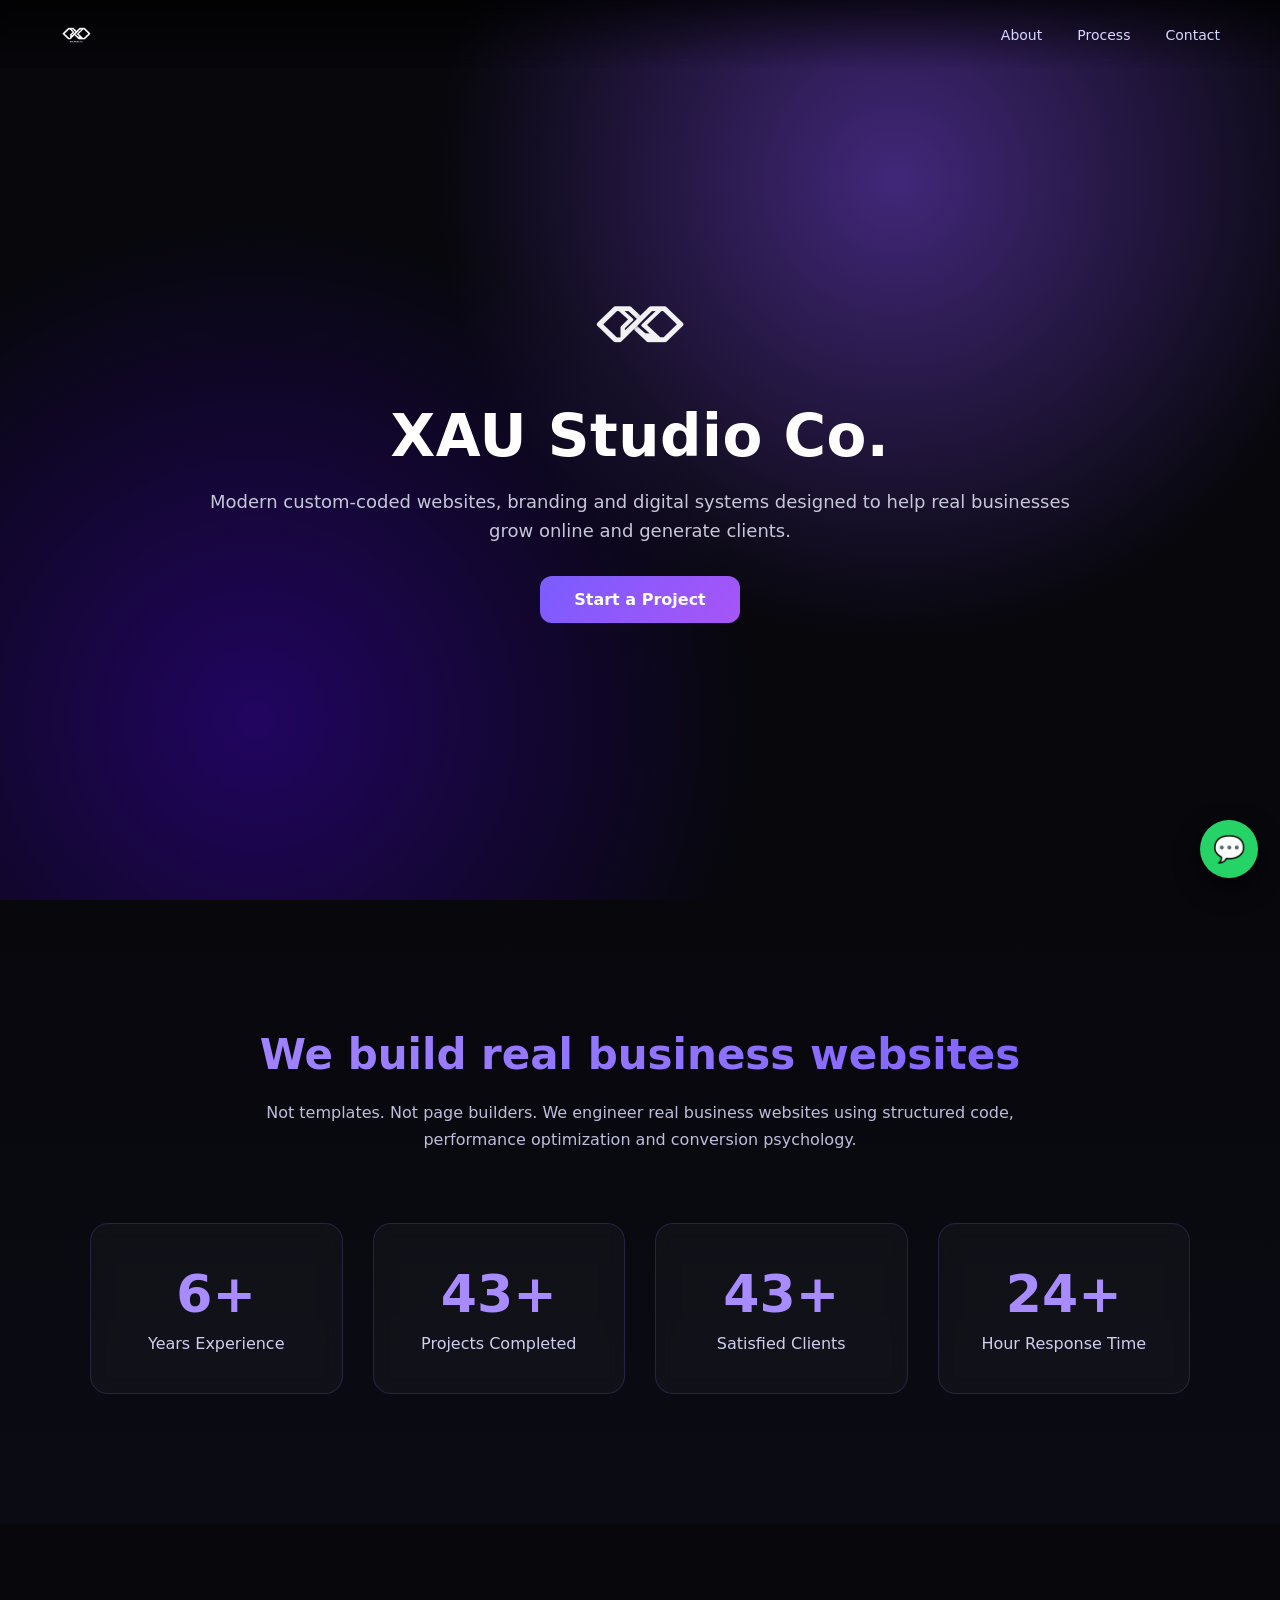
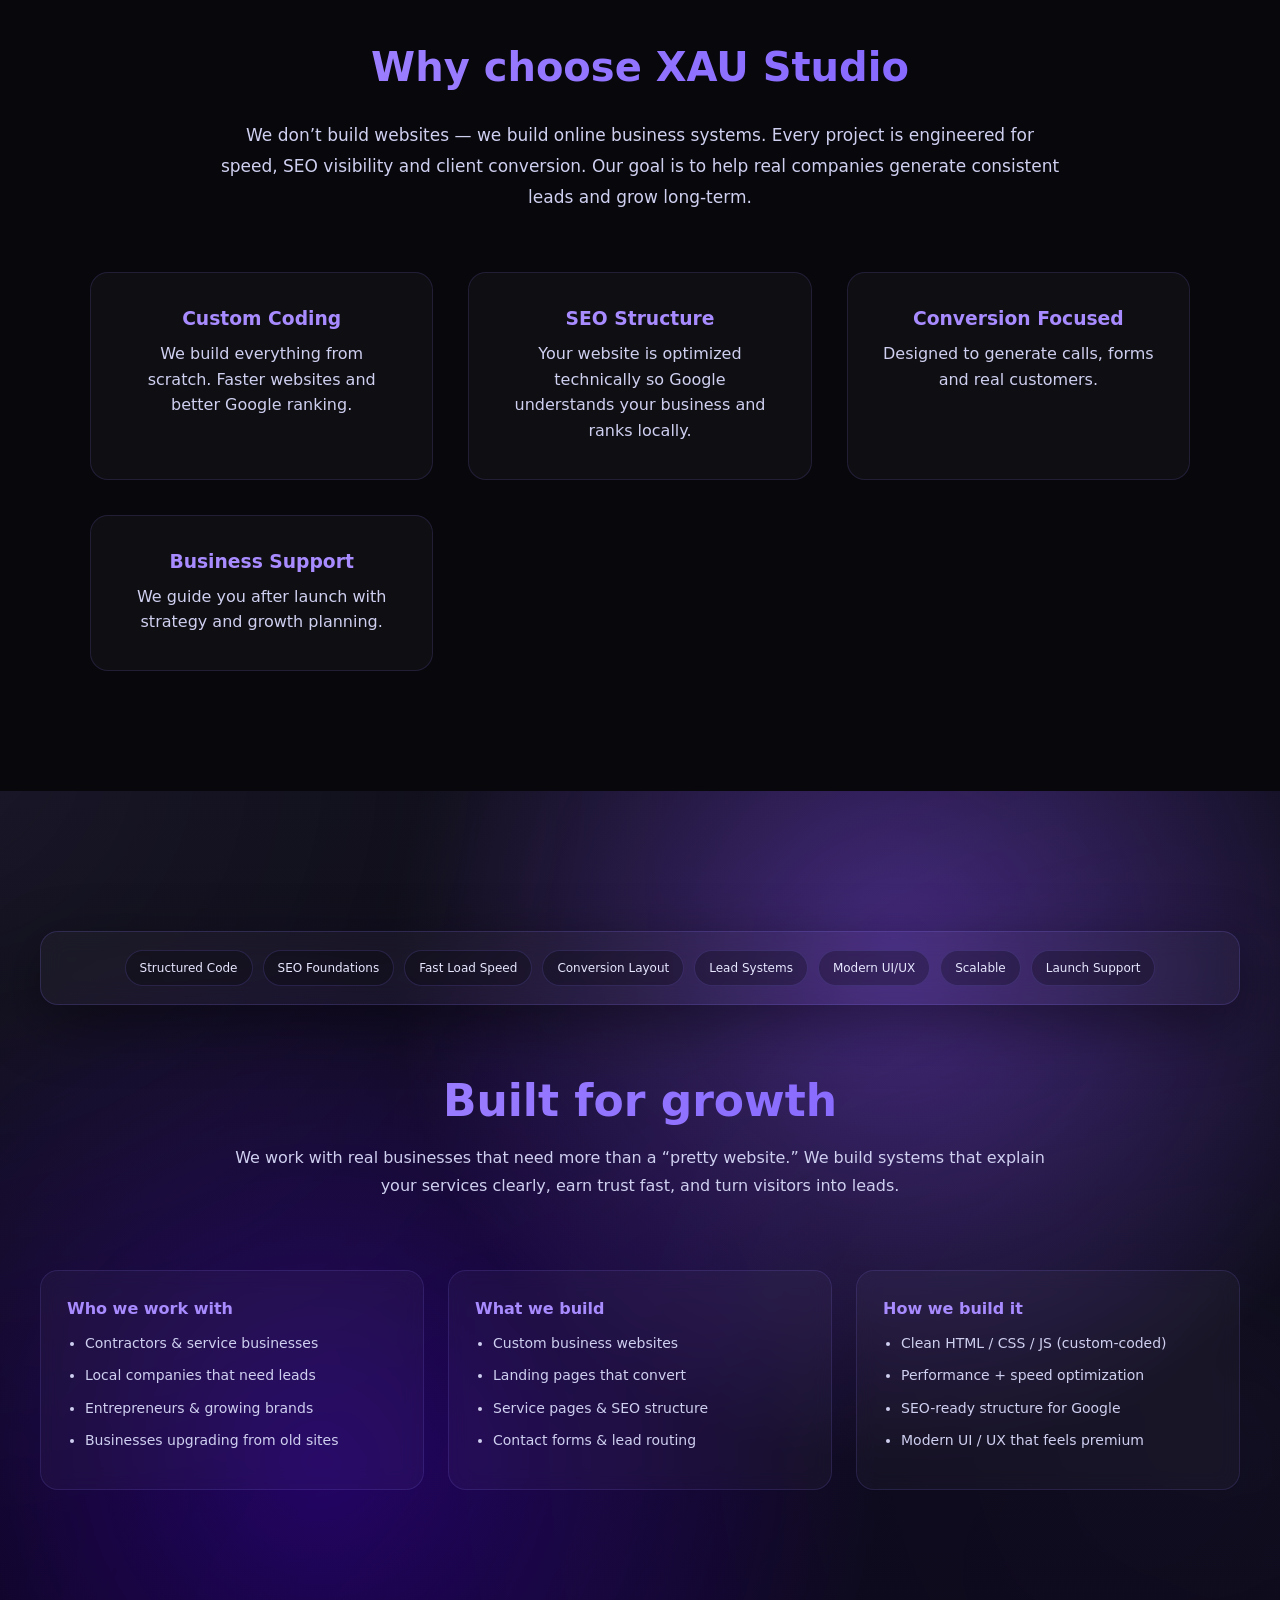
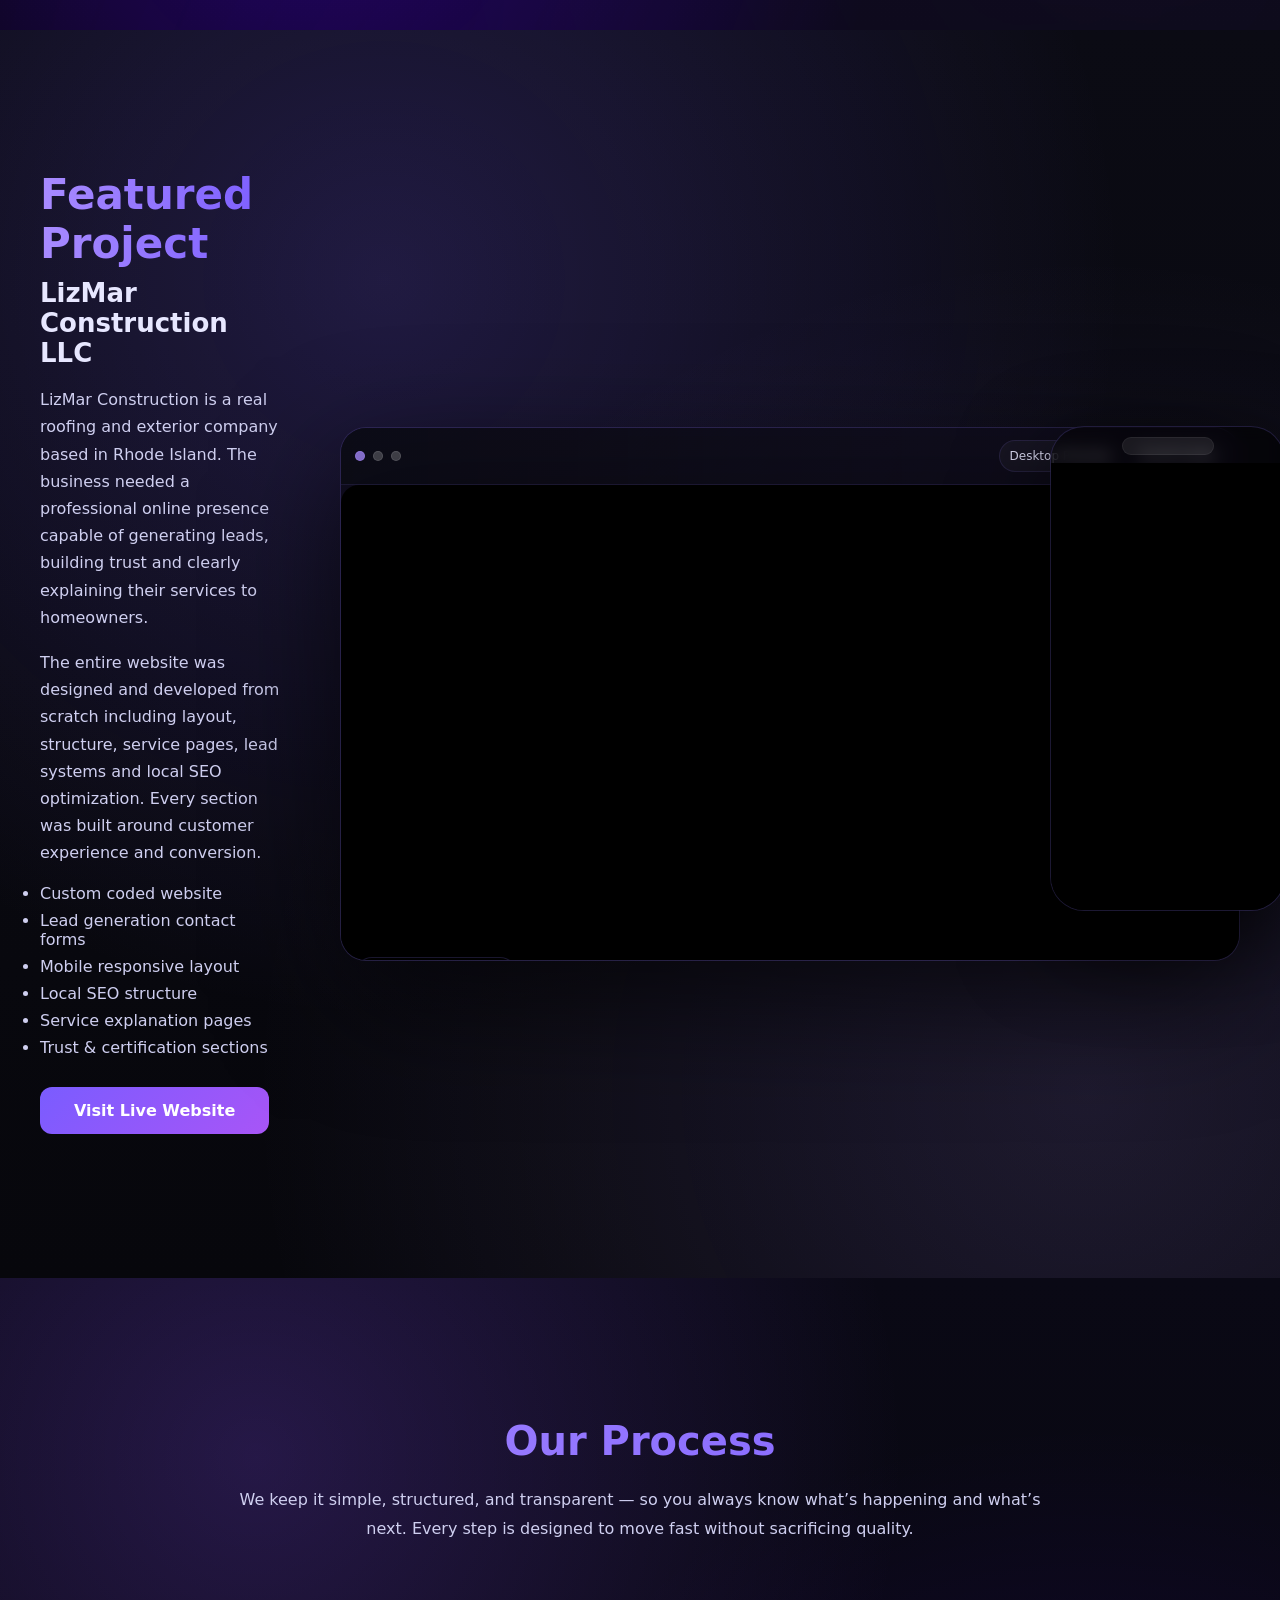
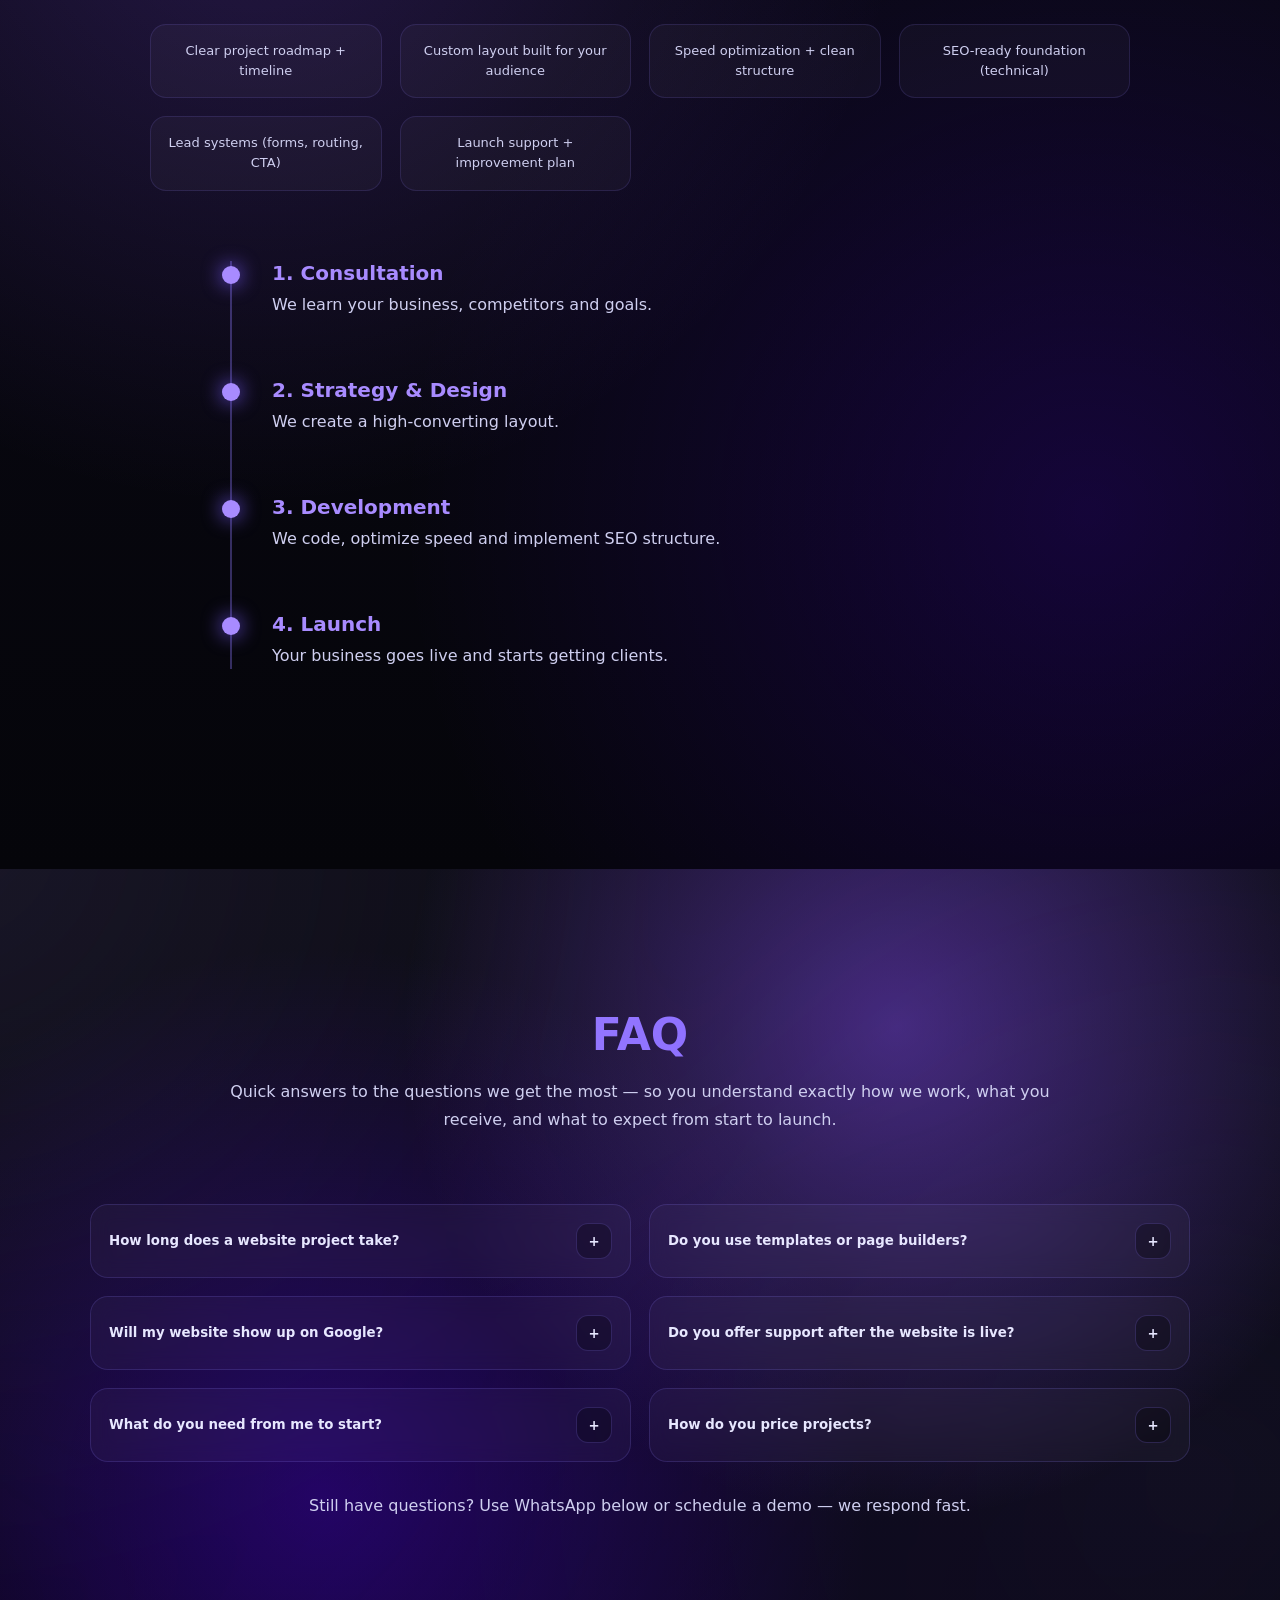
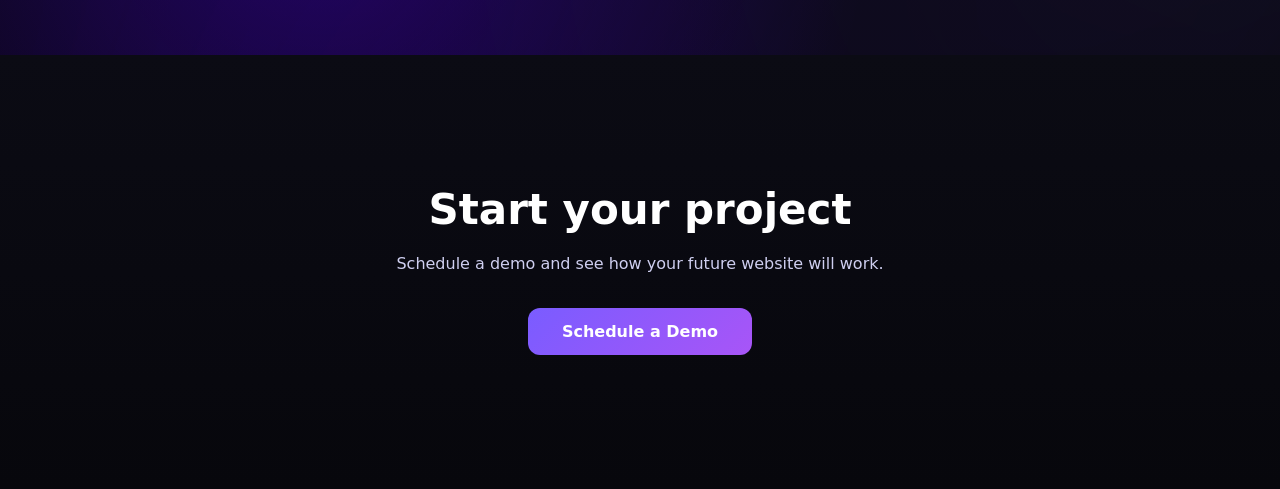
==== commit 878fbffd: "Update index.html" ====
--- a/index.html
+++ b/index.html
@@ -467,15 +467,15 @@
 
 /* Desktop frame */
 .desktop-frame{
-  width:100%;
-  max-width:760px;
-  border-radius:26px;
-  border:1px solid rgba(140,120,255,.22);
-  background:rgba(0,0,0,.40);
-  box-shadow:0 28px 80px rgba(0,0,0,.65);
-  overflow:hidden;
-  position:relative;
-transform: translateY(40px);
+    width:100%;
+    max-width:900px;
+    border-radius:26px;
+    border:1px solid rgba(140,120,255,.22);
+    background:rgba(0,0,0,.40);
+    box-shadow:0 40px 120px rgba(0,0,0,.65);
+    overflow:hidden;
+    position:relative;
+    transform: translateY(40px);
 }
 
 .desktop-topbar{
@@ -517,7 +517,7 @@
 }
 
 .desktop-viewport{
-    height:460px;
+    height:520px;
    box-shadow:0 40px 120px rgba(0,0,0,.6);
     width:1100px;
     max-width:1100px;
@@ -548,14 +548,14 @@
 /* Phone frame overlay */
 .phone-frame{
     position:absolute;
-    right:-35px;
-    bottom:-5px;
-    width:185px;
-    height:380px;
-    border-radius:30px;
+    right:-45px;
+    bottom:10px;
+    width:235px;
+    height:485px;
+    border-radius:34px;
     background:rgba(0,0,0,.55);
     border:1px solid rgba(140,120,255,.20);
-    box-shadow:0 25px 70px rgba(0,0,0,.75);
+    box-shadow:0 30px 90px rgba(0,0,0,.75);
     overflow:hidden;
     backdrop-filter:blur(8px);
     z-index:5;
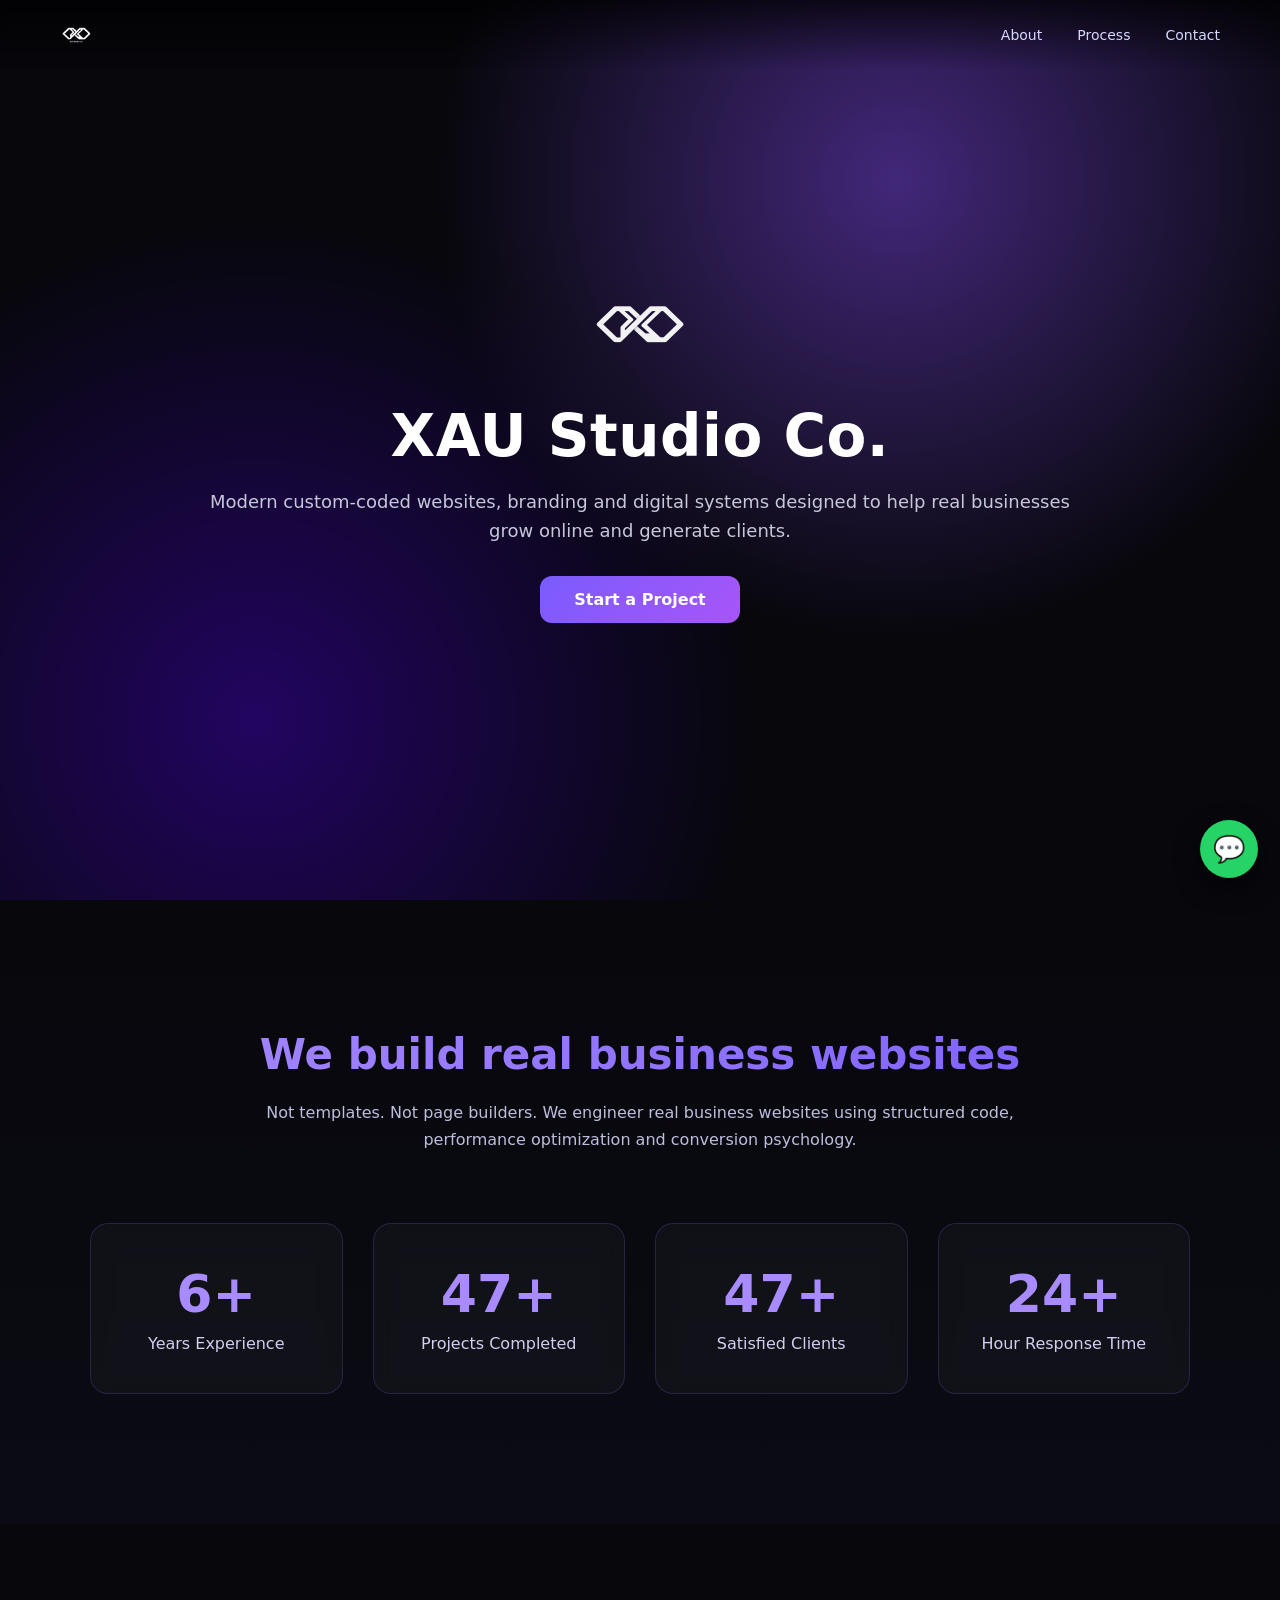
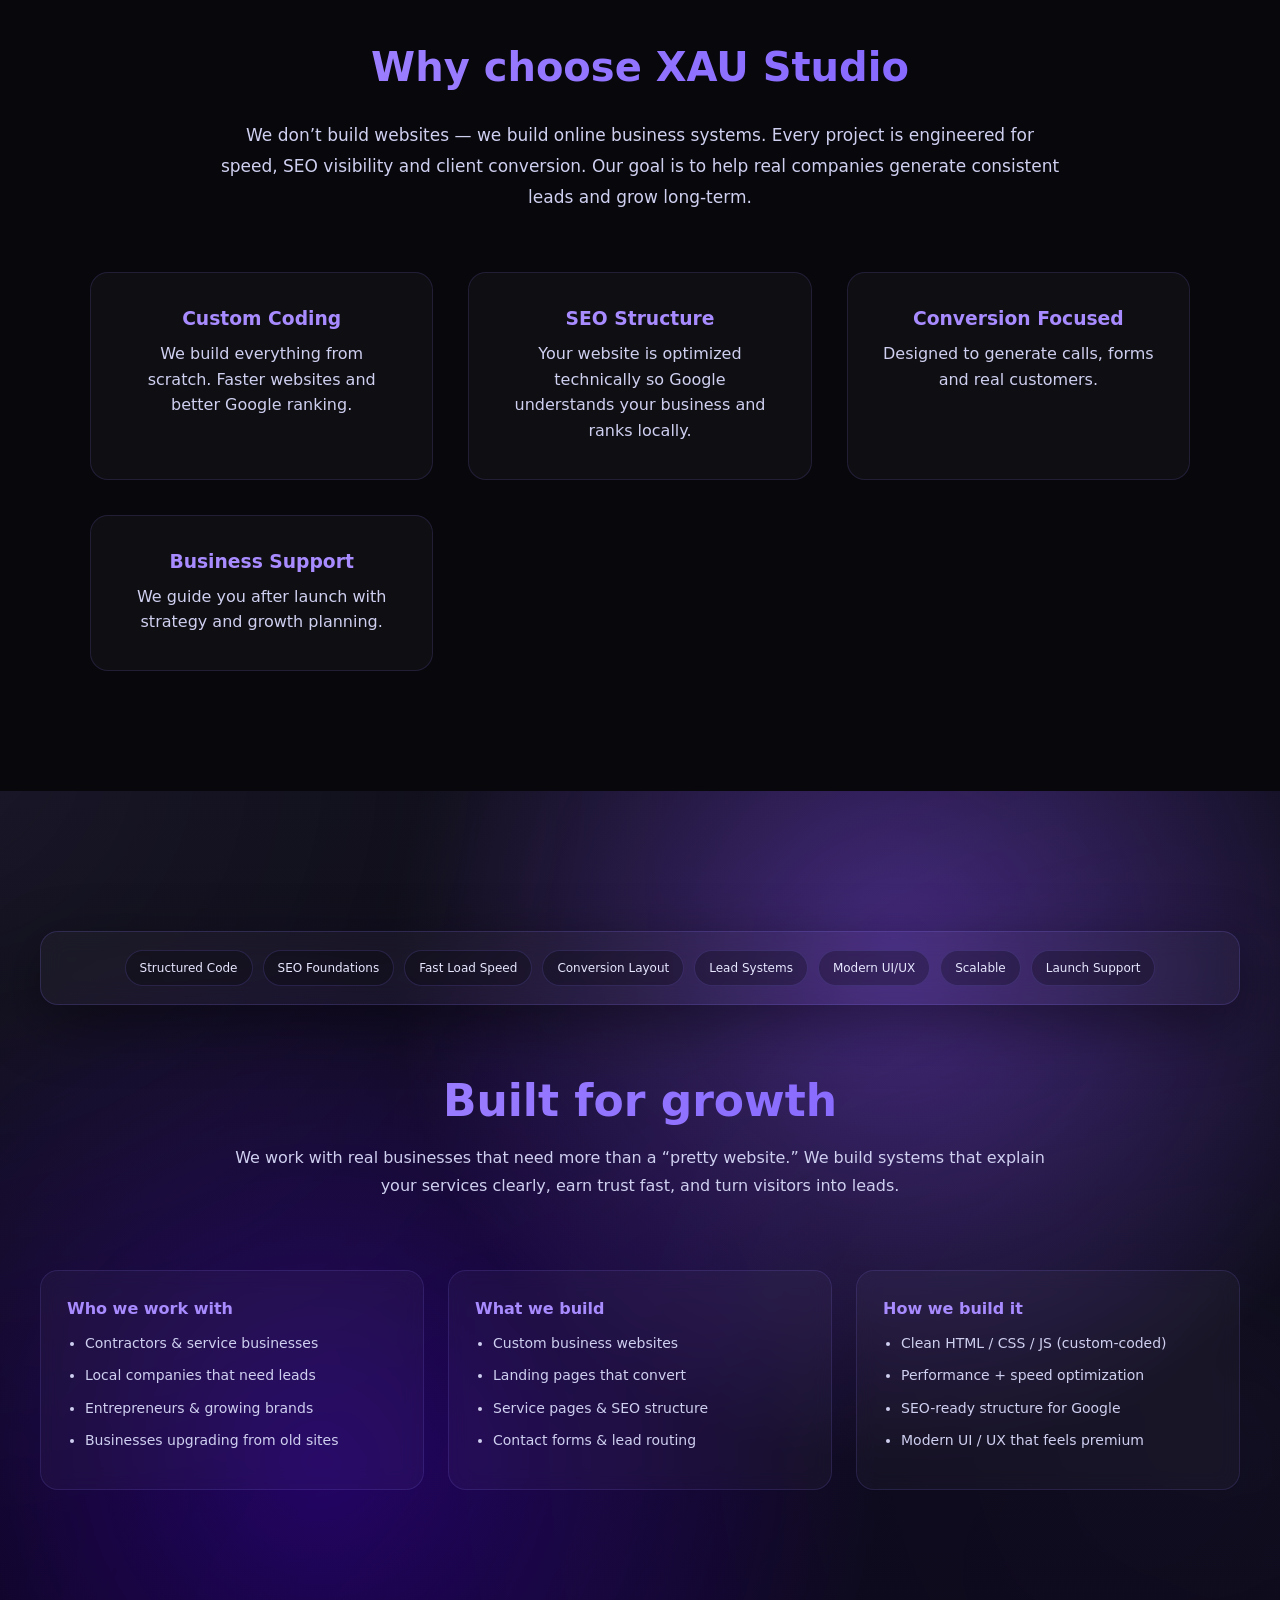
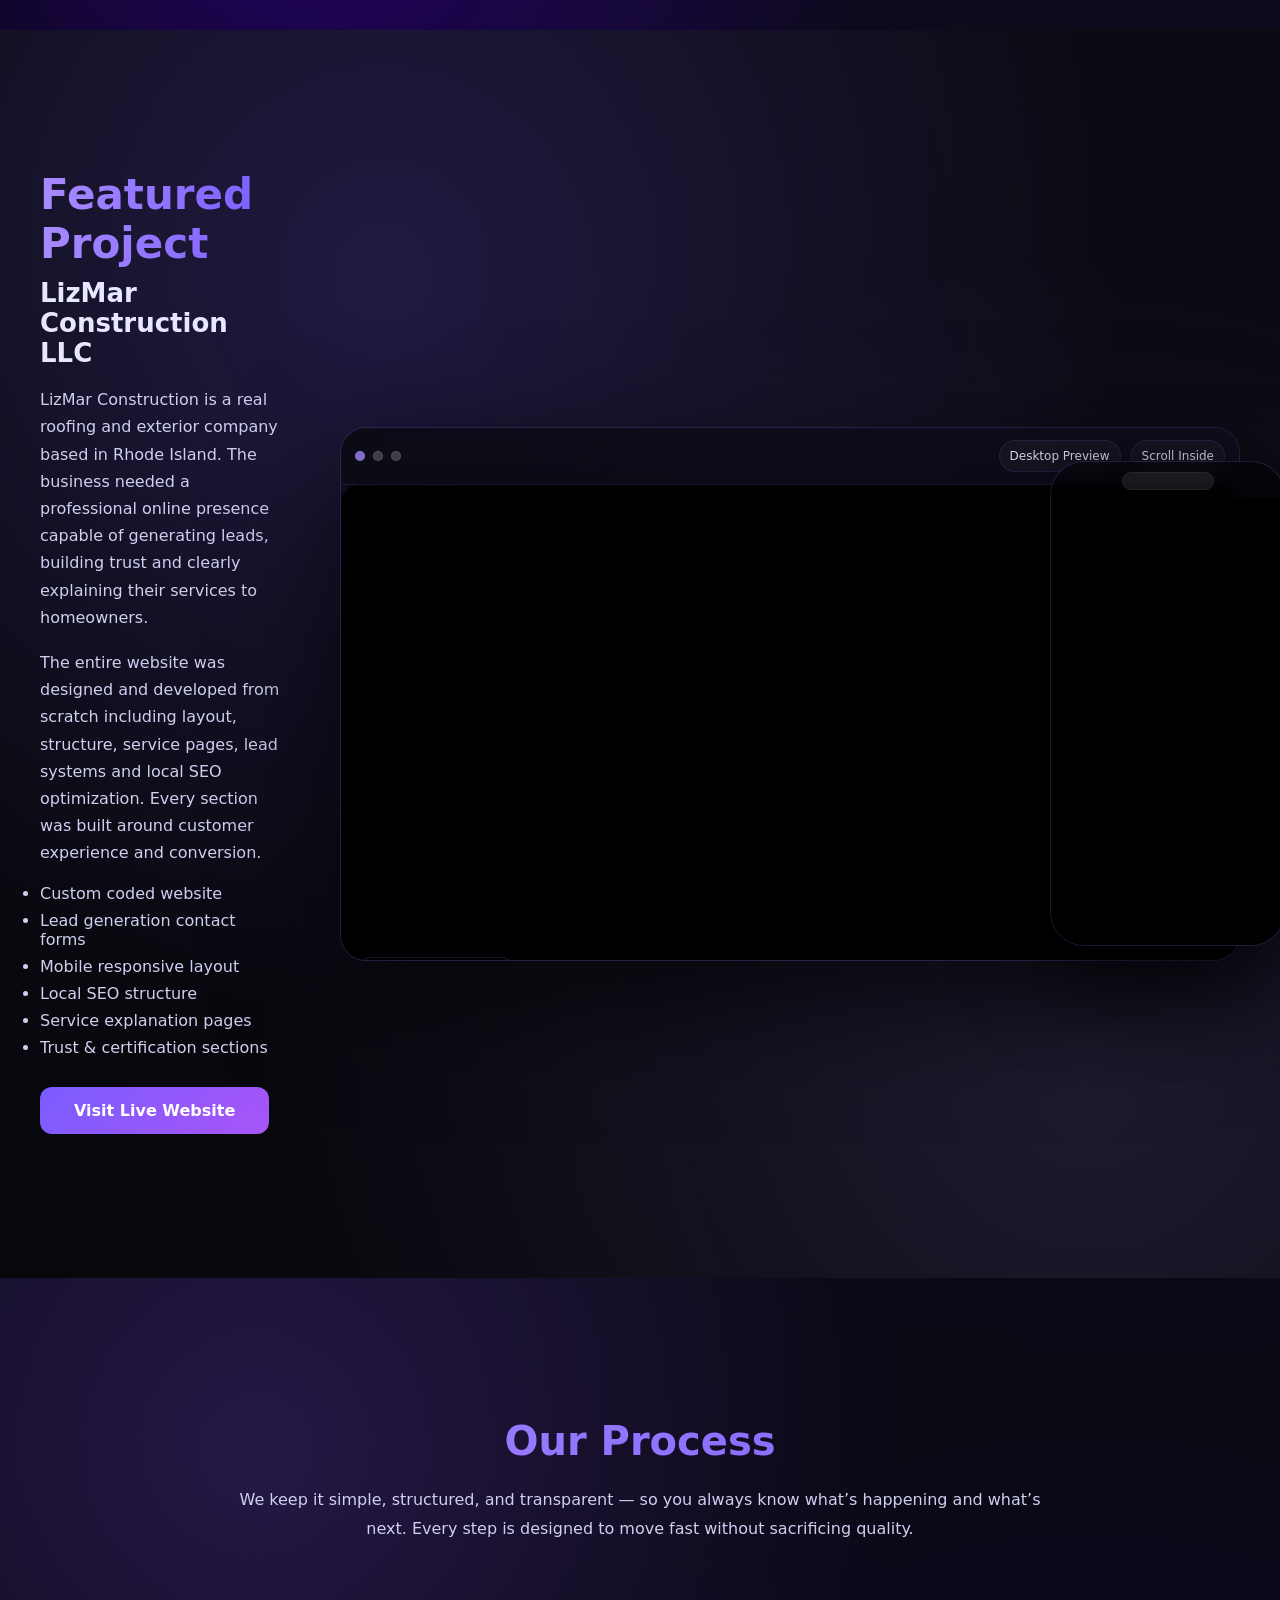
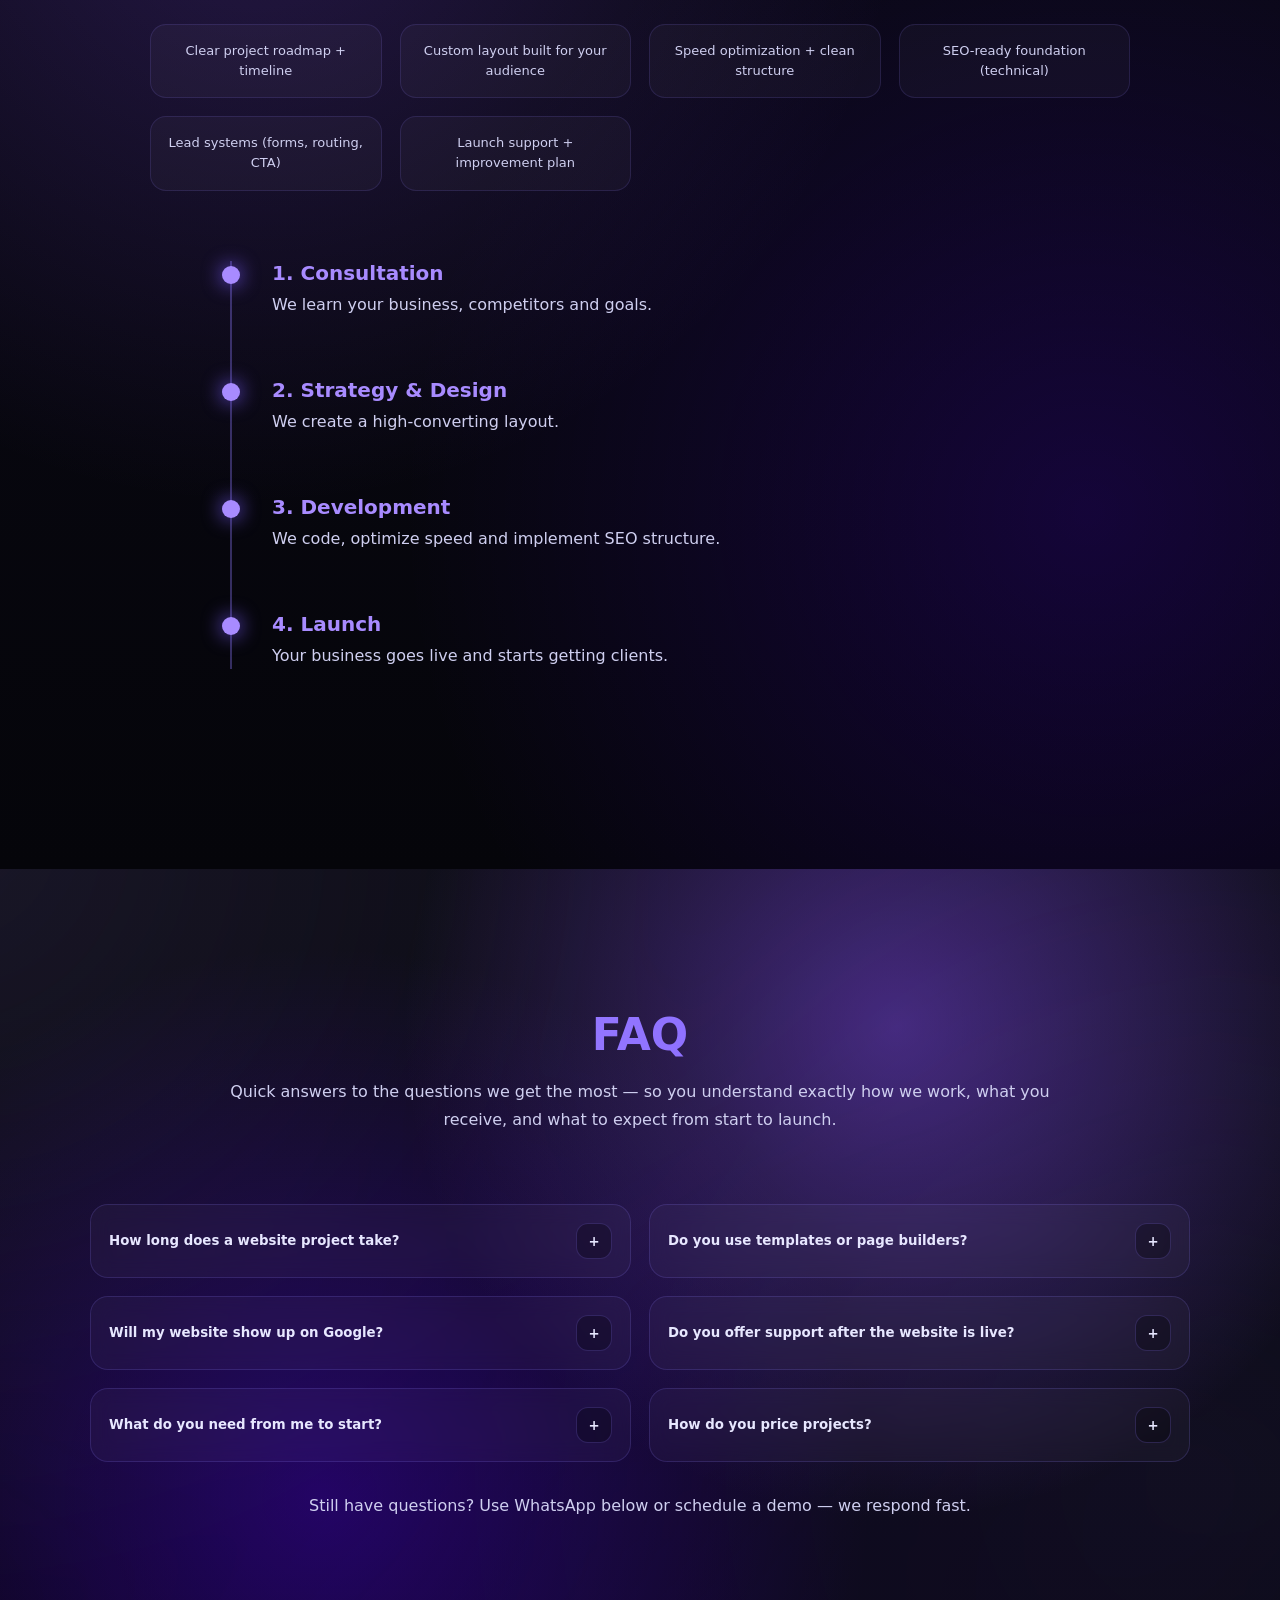
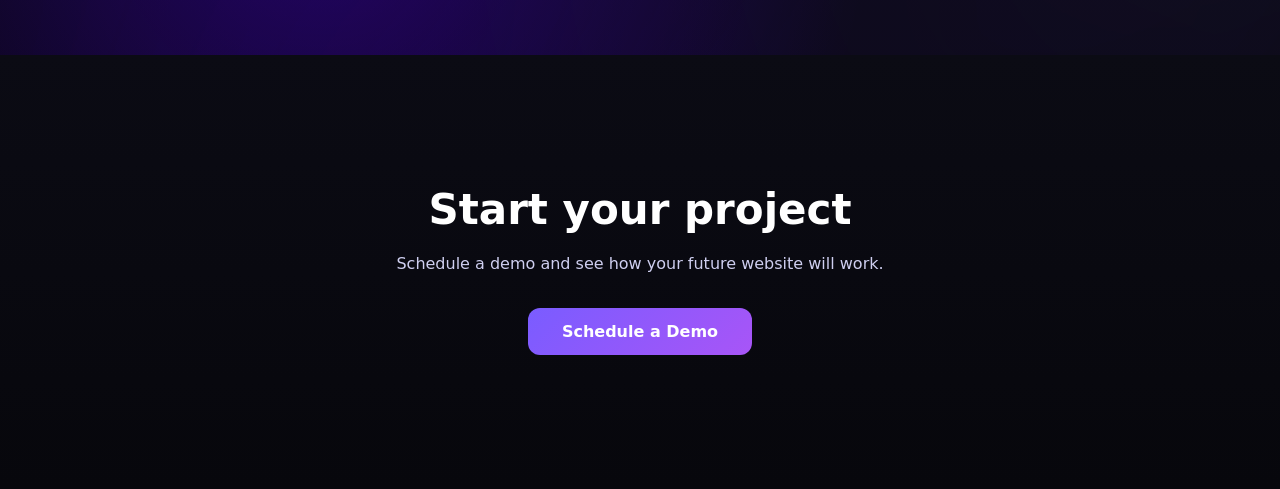
==== commit ff9d6e08: "Update index.html" ====
--- a/index.html
+++ b/index.html
@@ -549,7 +549,7 @@
 .phone-frame{
     position:absolute;
     right:-45px;
-    bottom:10px;
+    bottom:-25px;
     width:235px;
     height:485px;
     border-radius:34px;
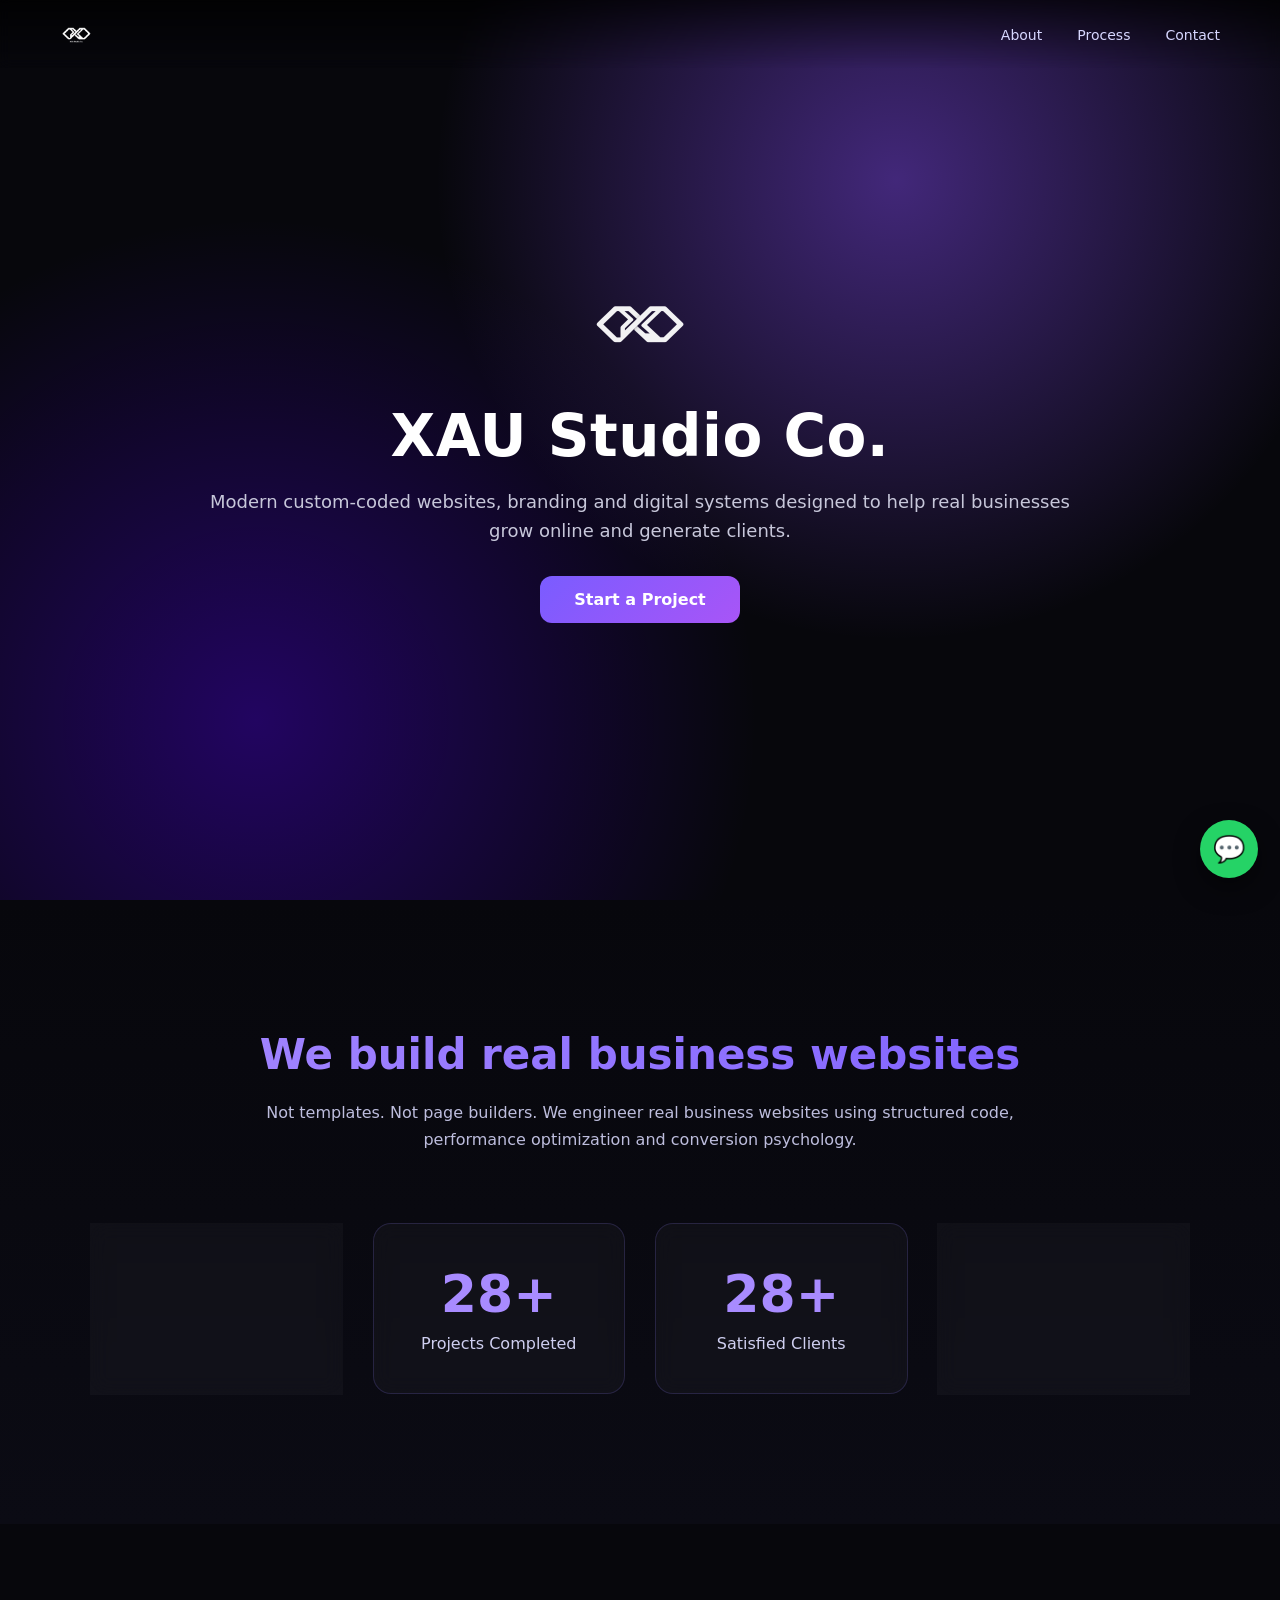
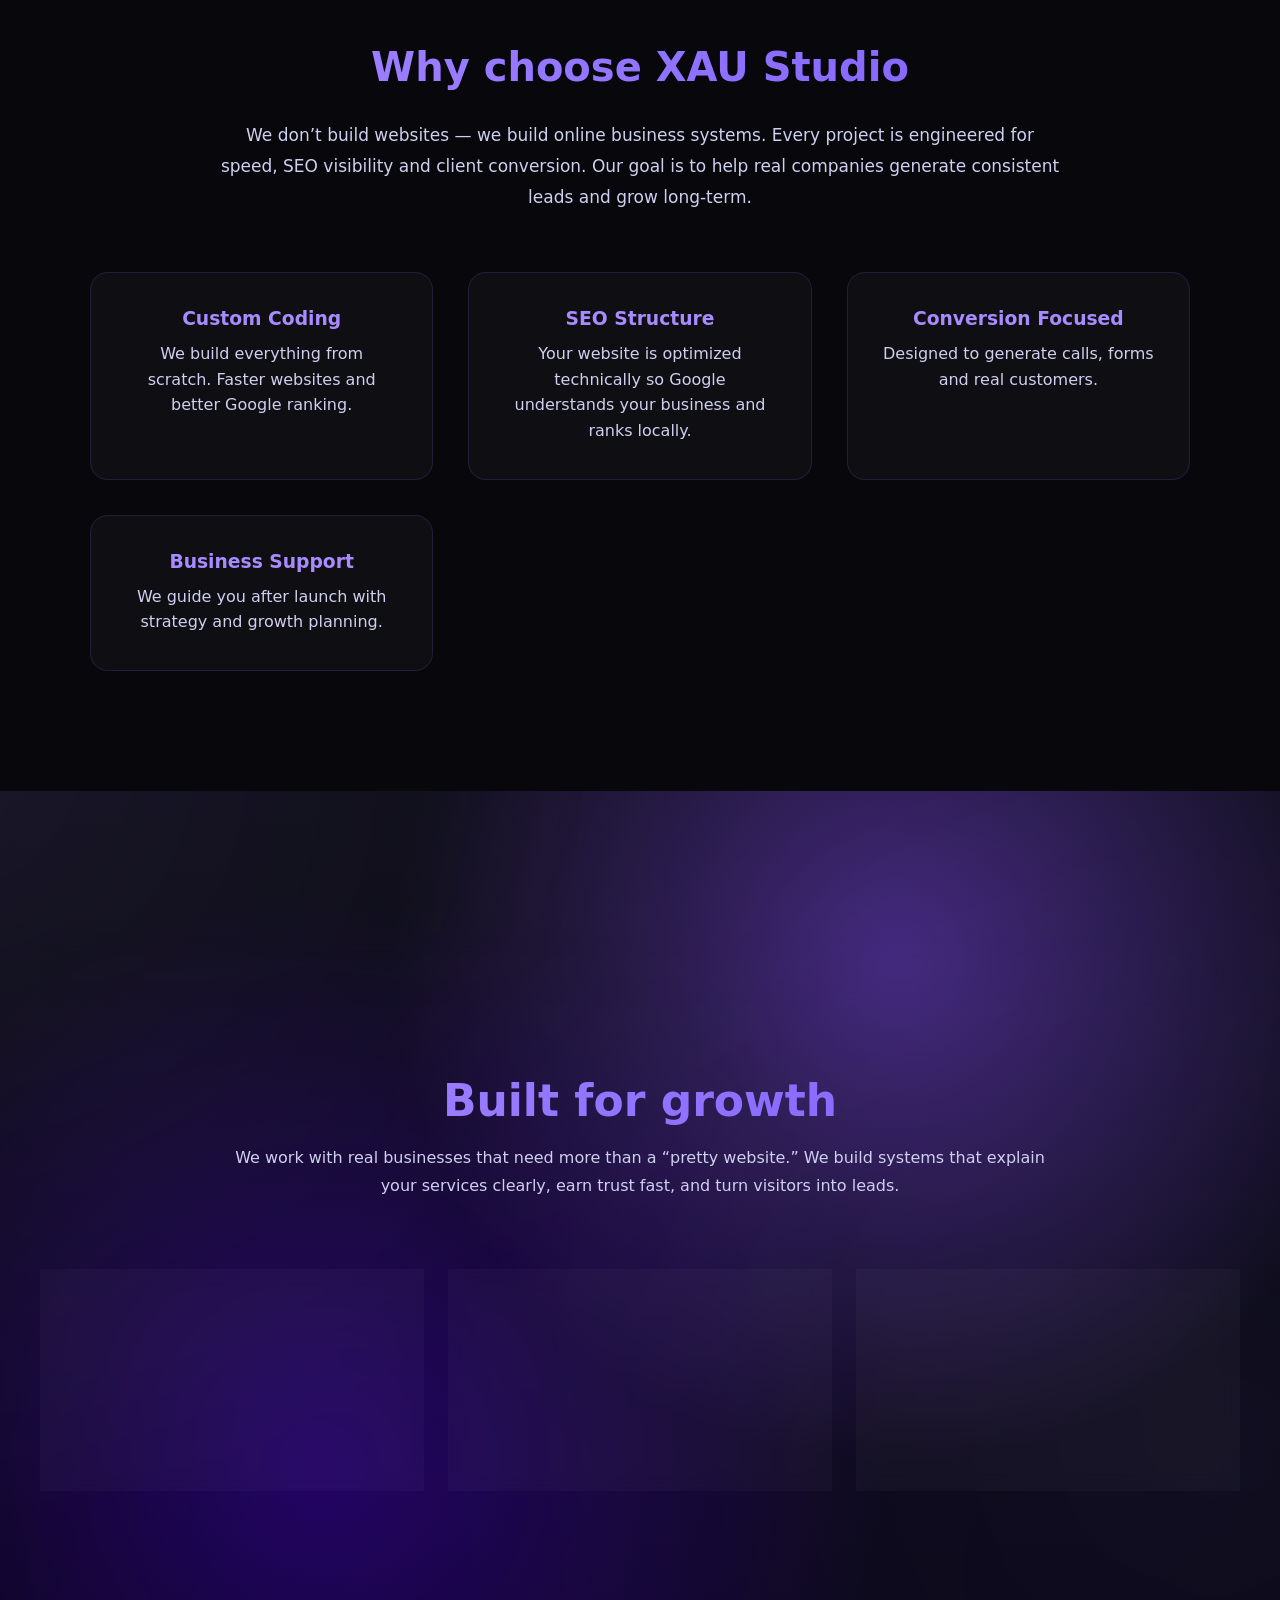
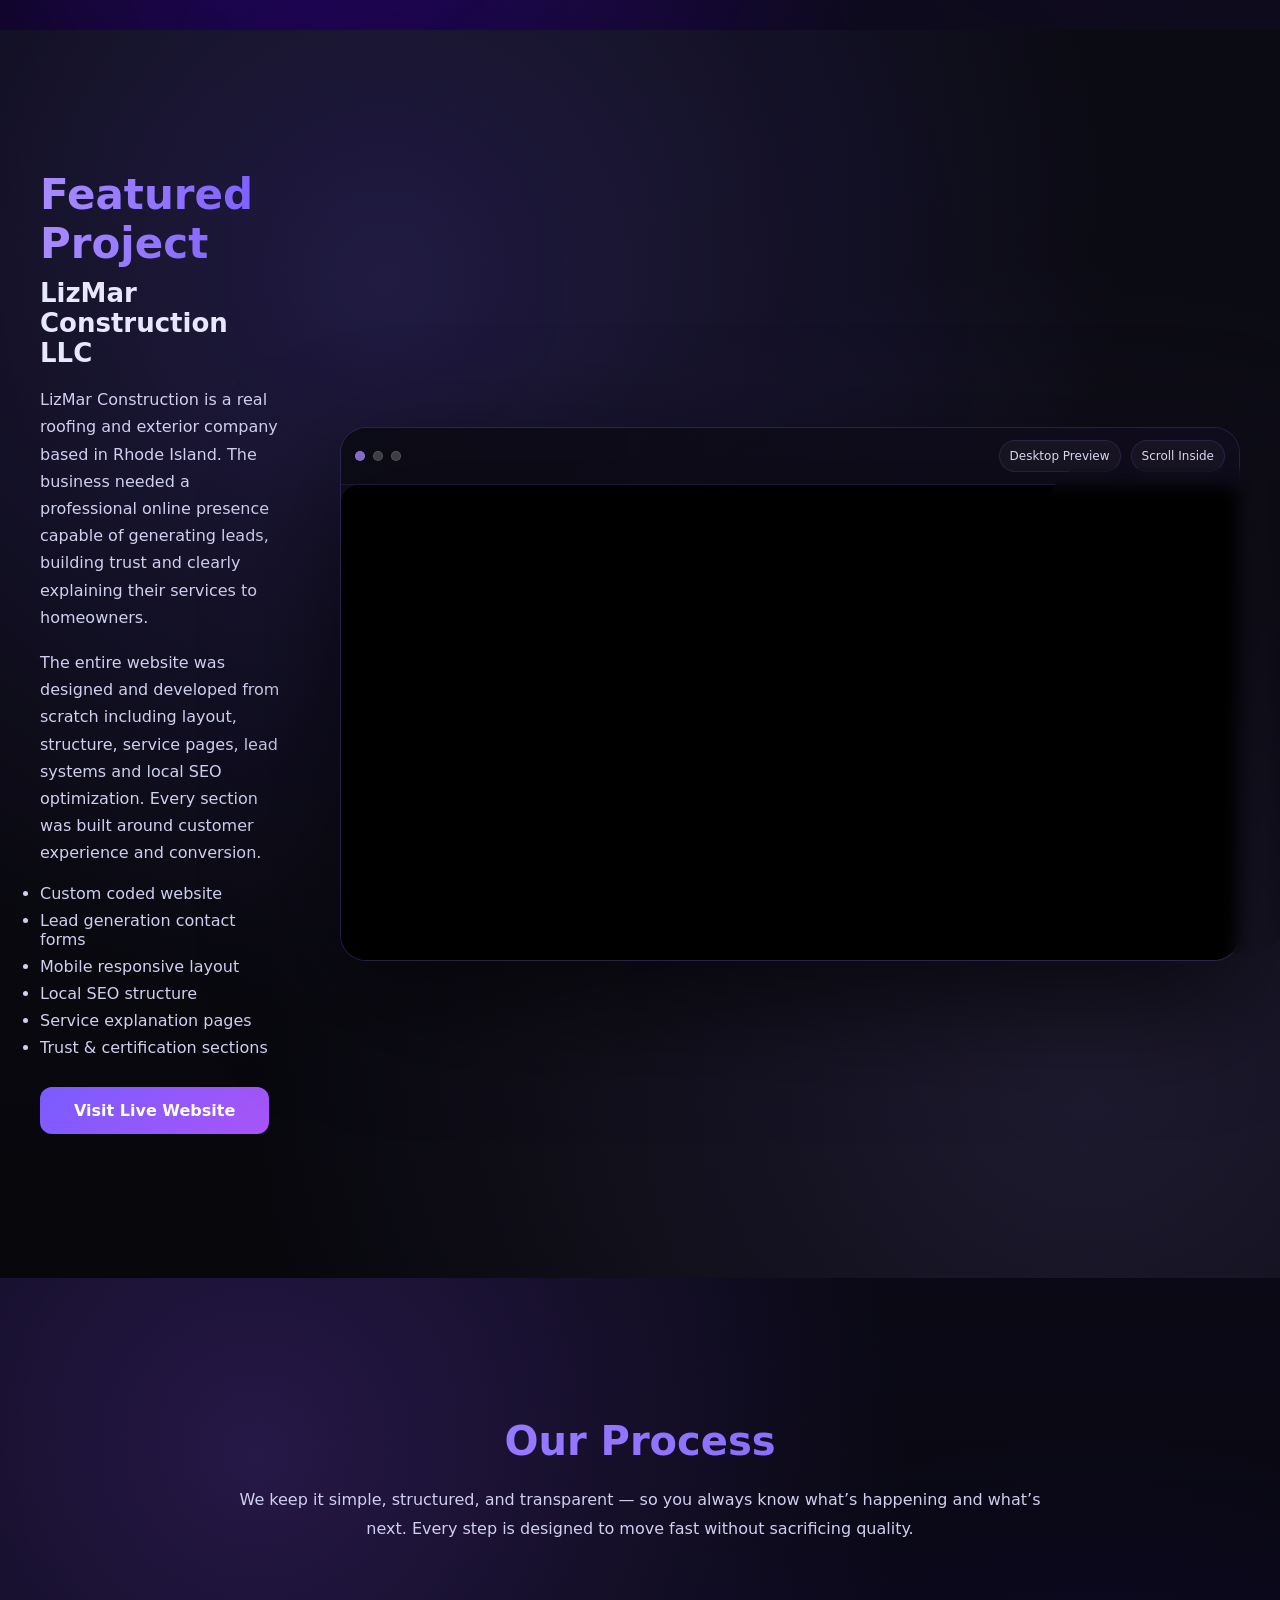
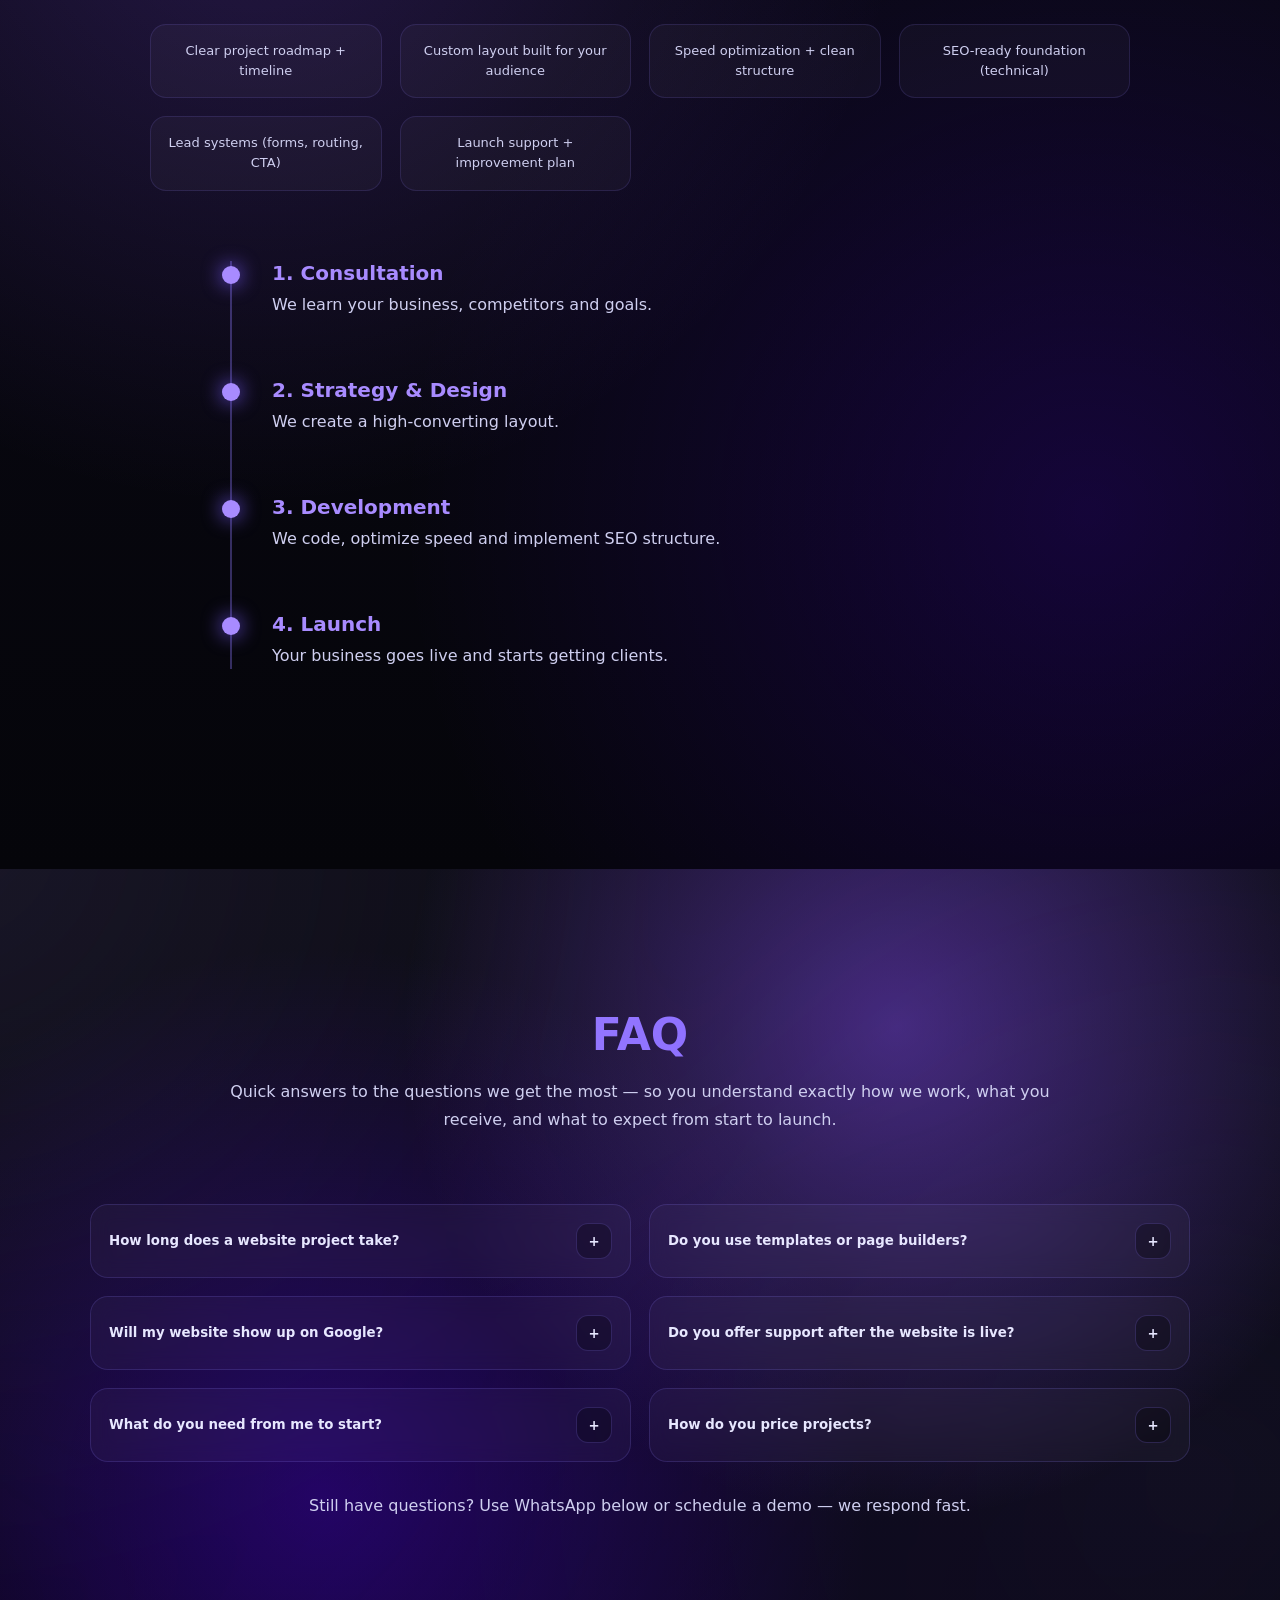
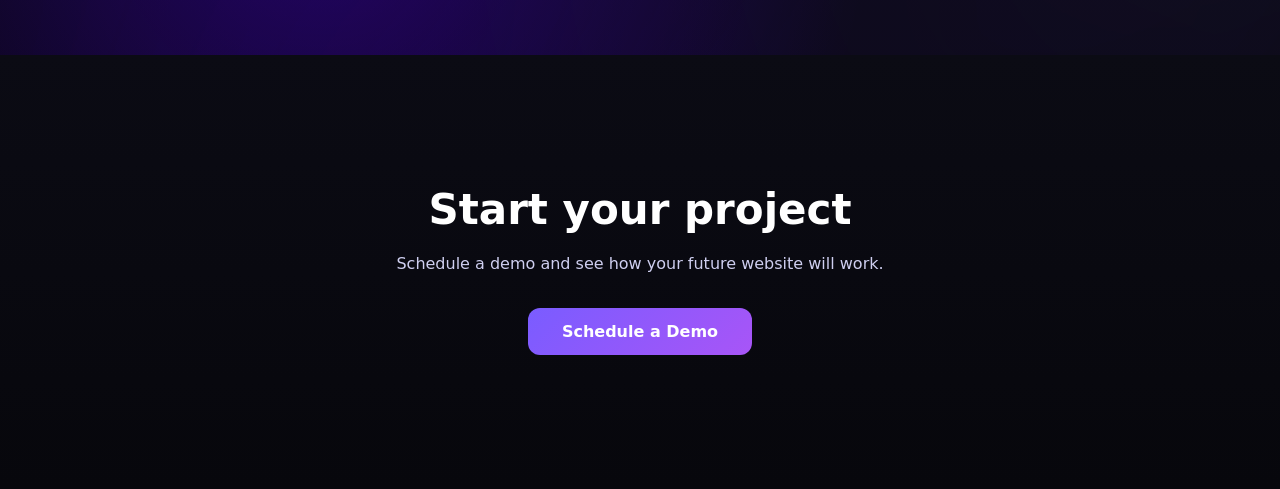
==== commit 3872f4b6: "Update index.html" ====
--- a/index.html
+++ b/index.html
@@ -549,7 +549,7 @@
 .phone-frame{
     position:absolute;
     right:-45px;
-    bottom:-25px;
+    bottom:-32px;
     width:235px;
     height:485px;
     border-radius:34px;
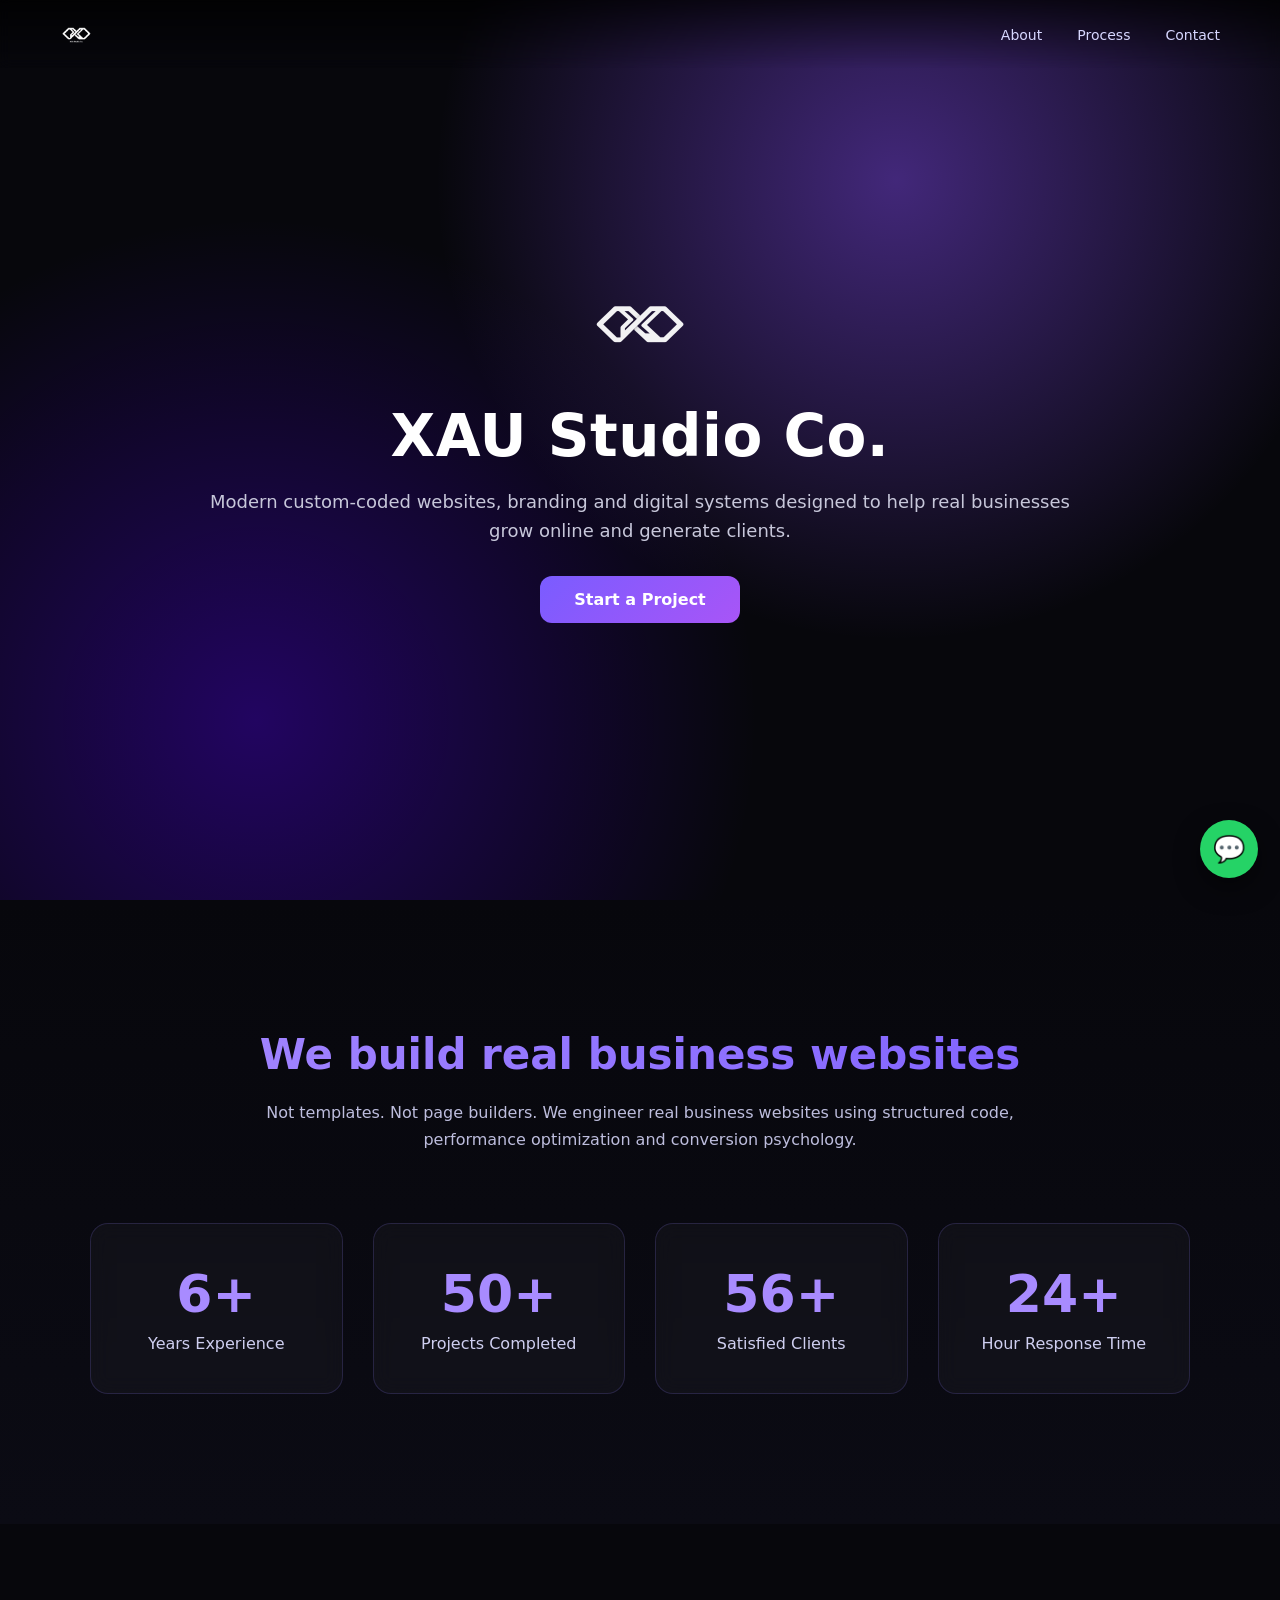
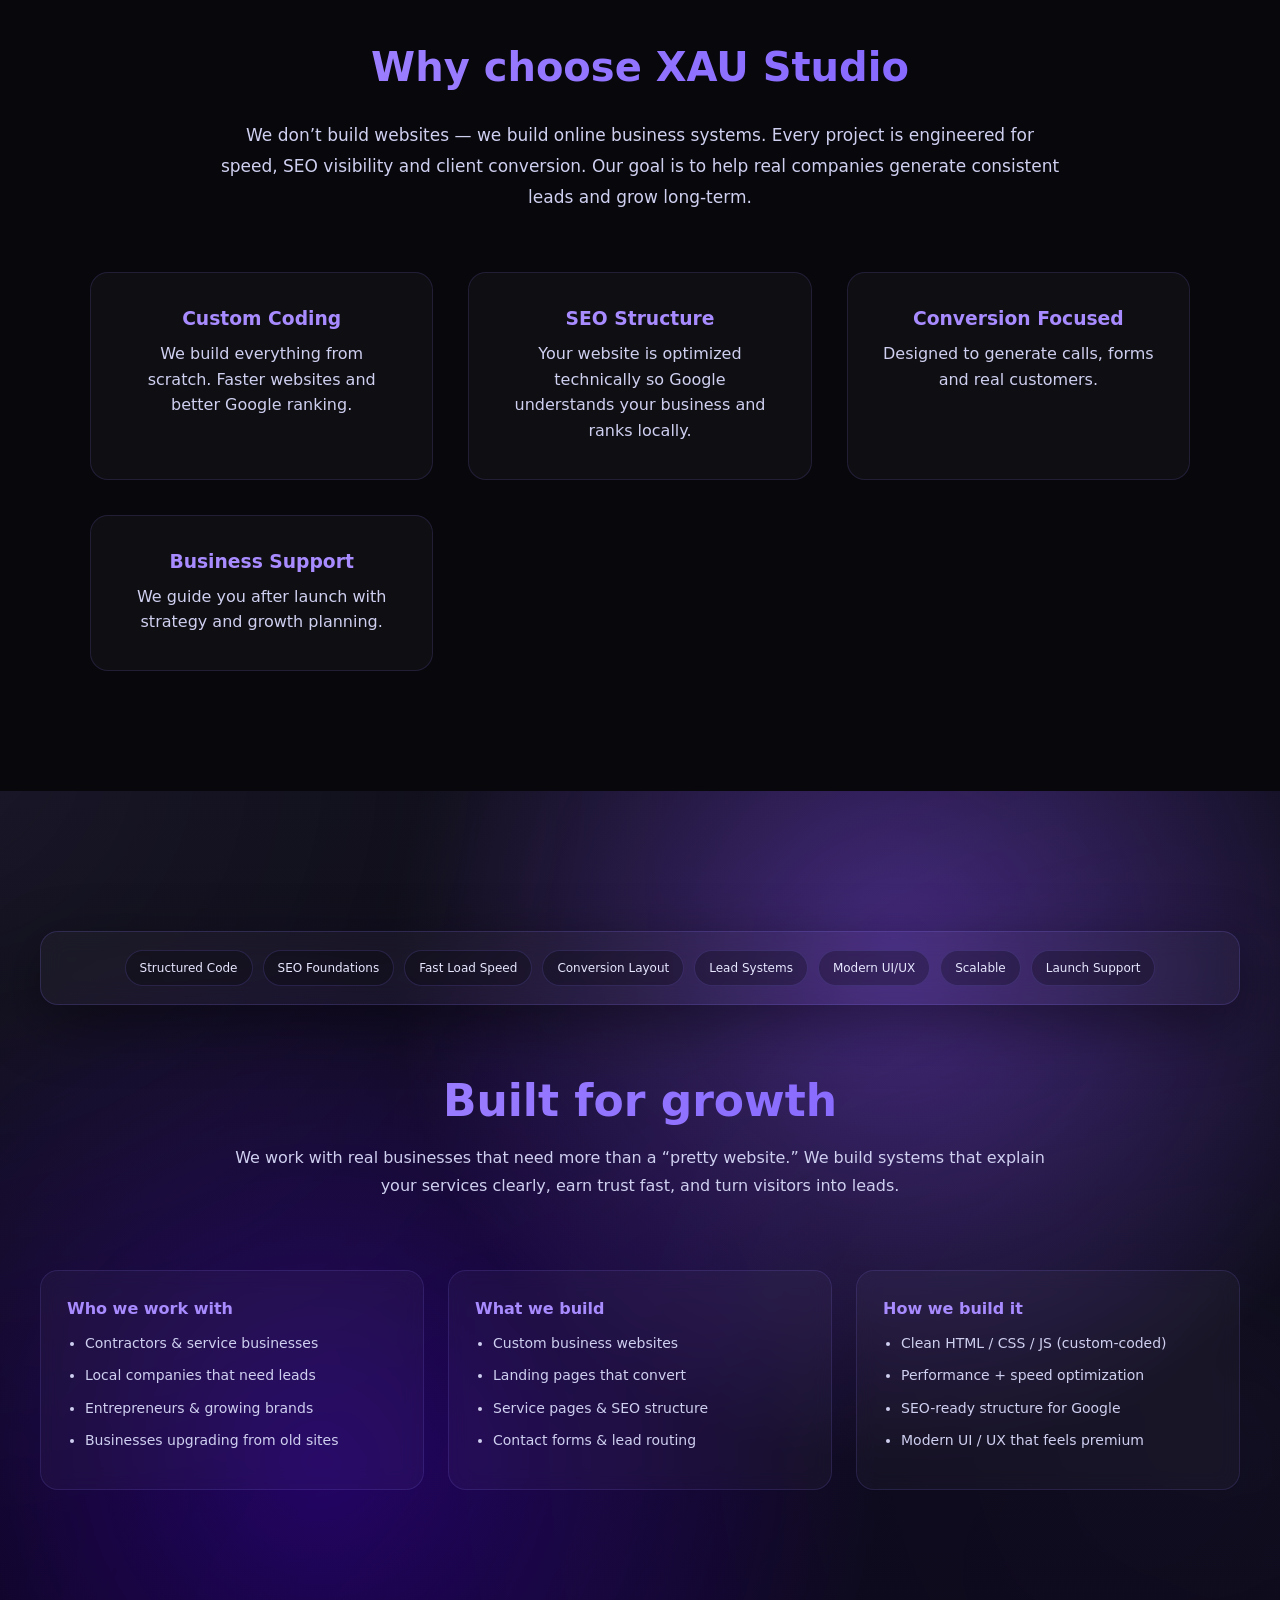
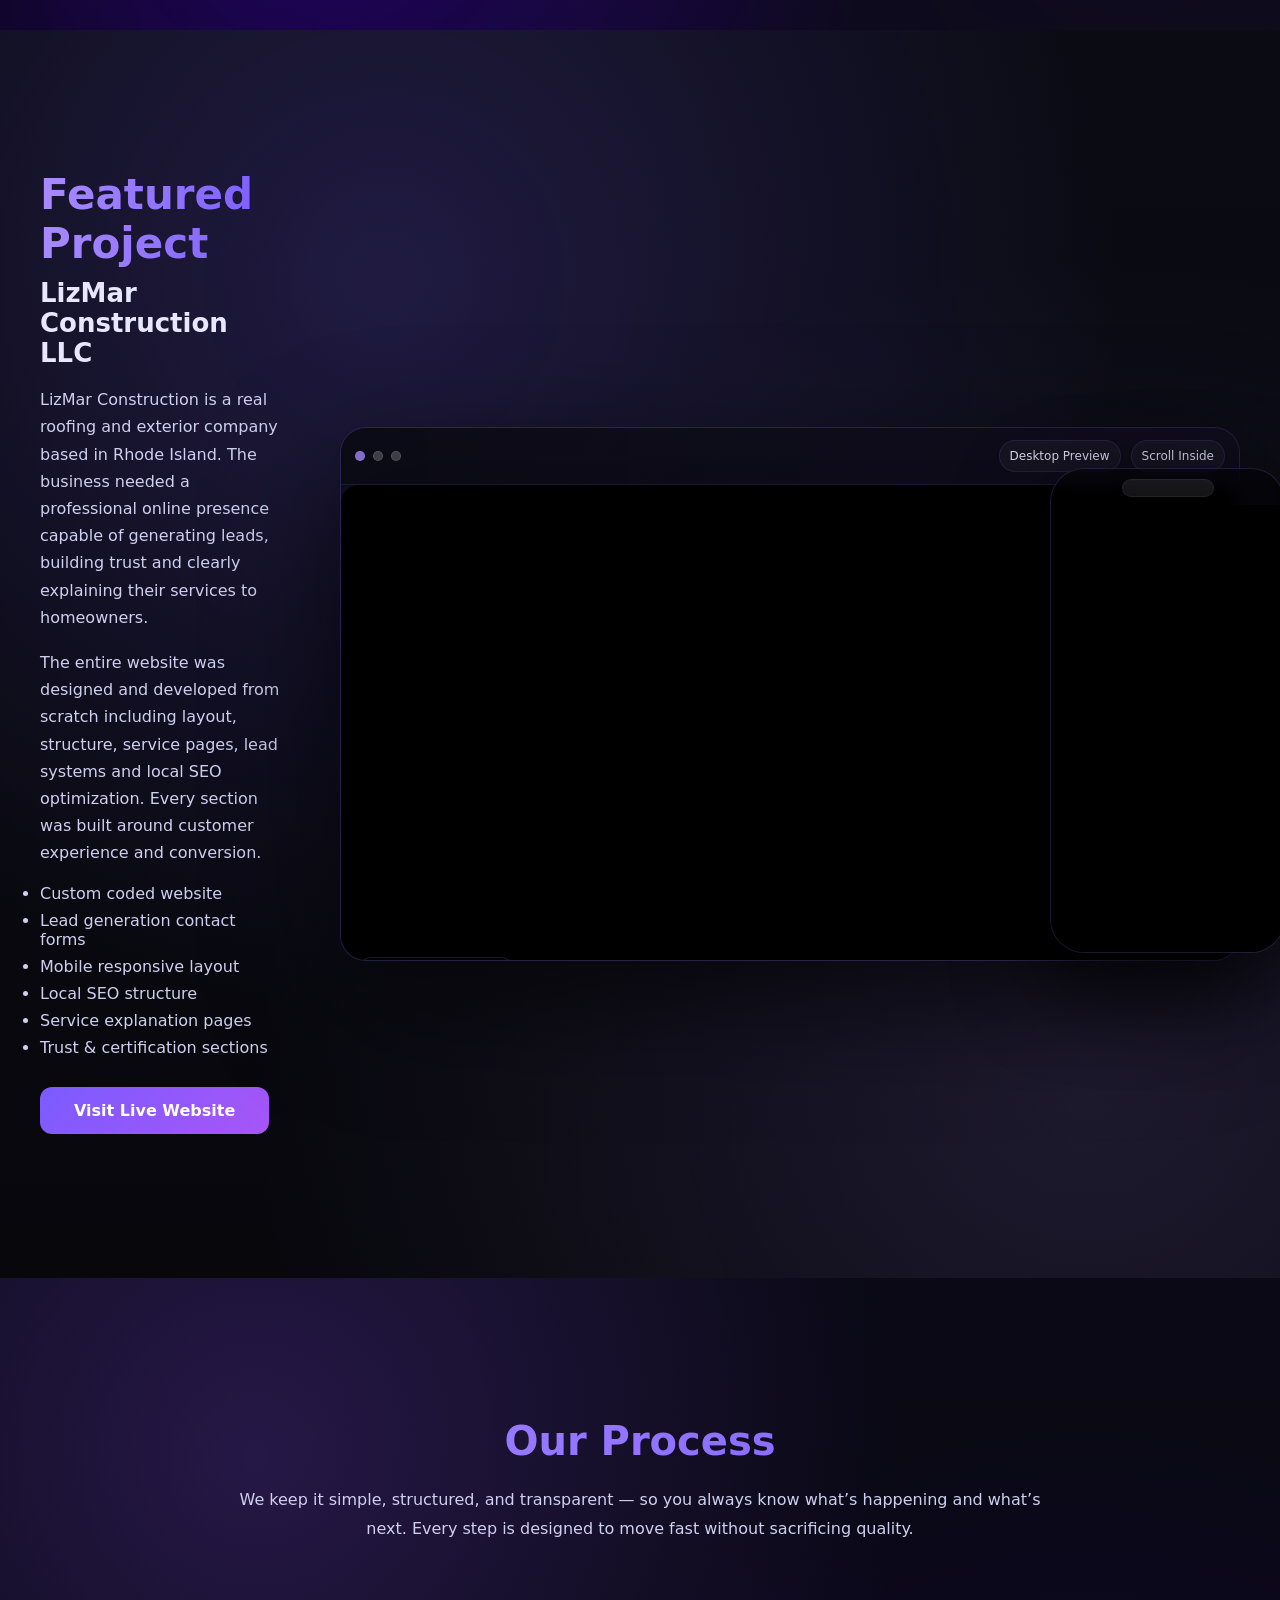
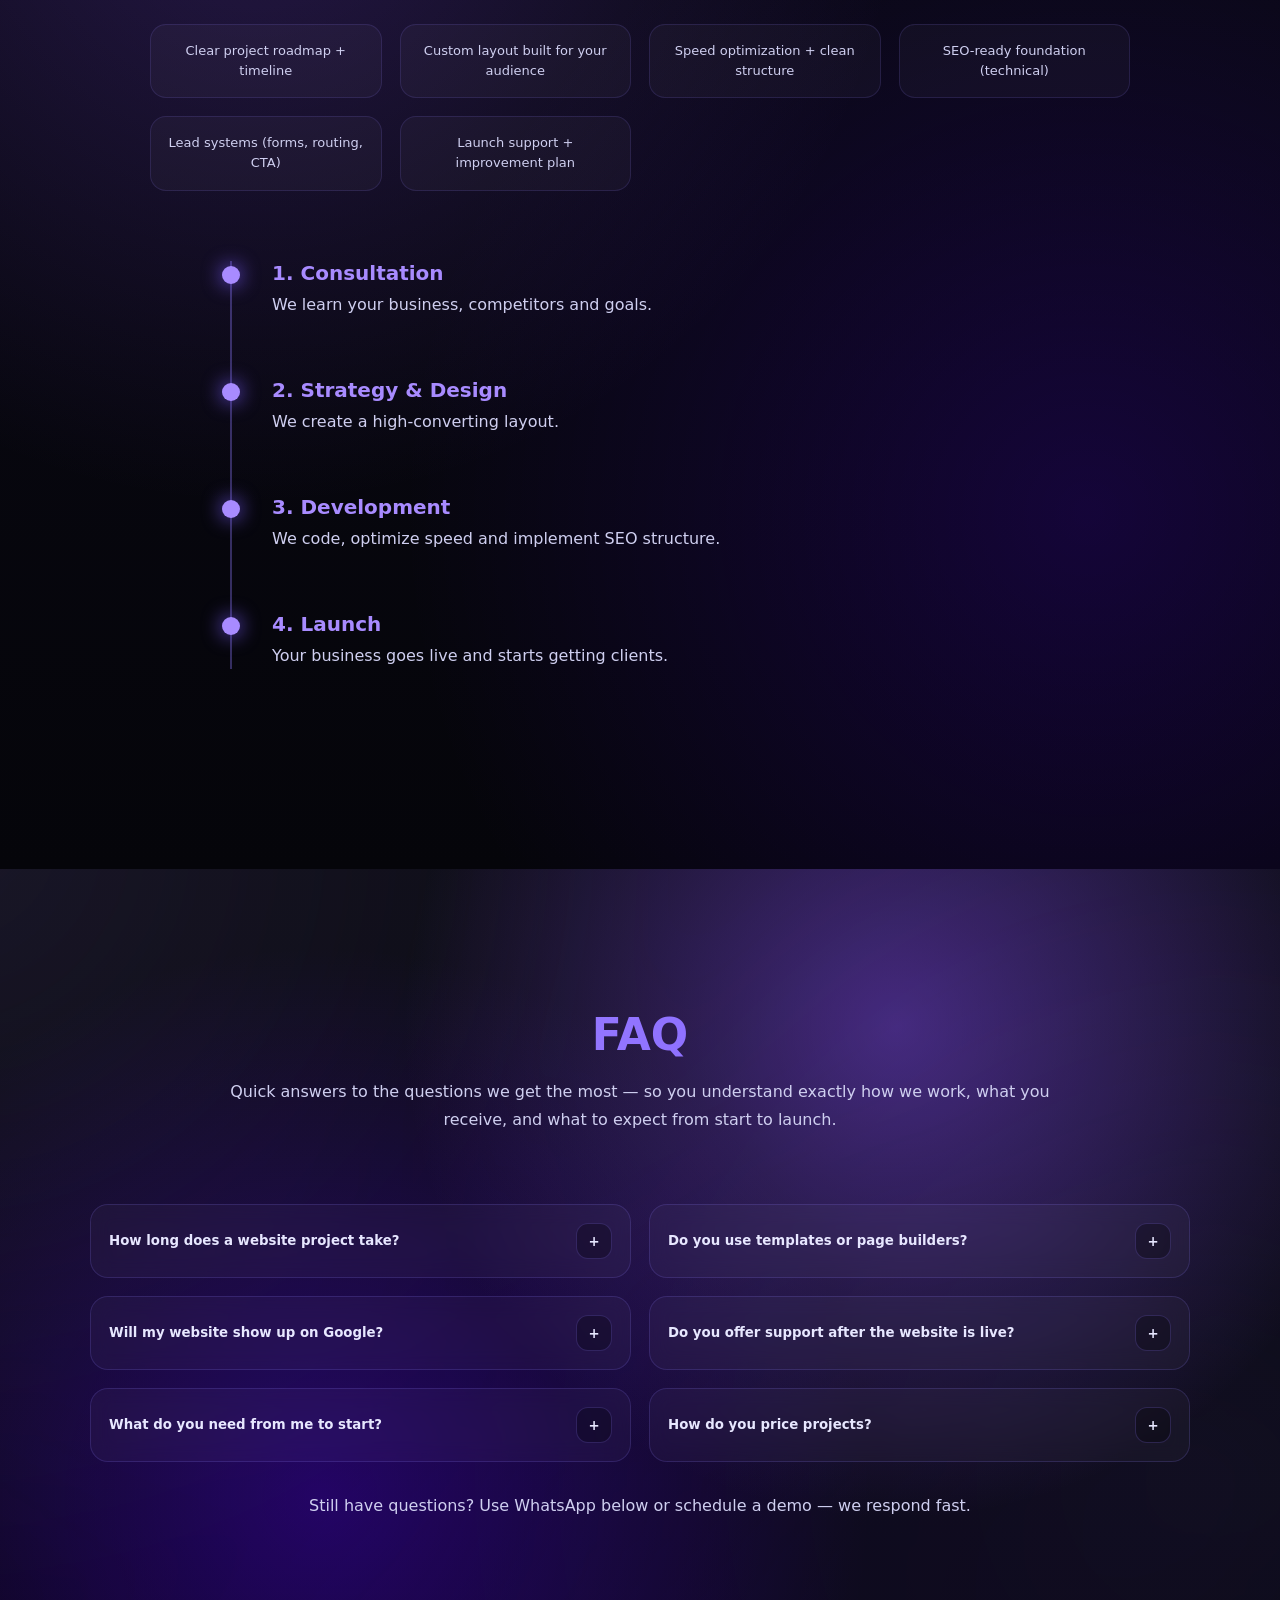
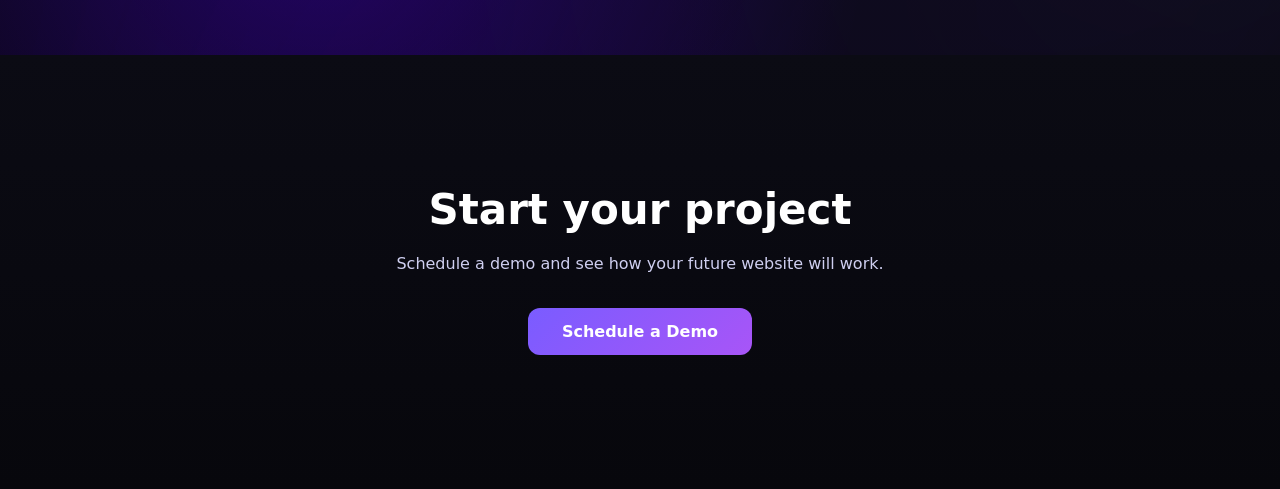
==== commit 63035f11: "Add favicon" ====
--- a/index.html
+++ b/index.html
@@ -1,6 +1,11 @@
 <!DOCTYPE html>
 <html lang="en">
 <head>
+<link rel="icon" href="/favicon.ico">
+<link rel="icon" type="image/png" sizes="32x32" href="/favicon-32x32.png">
+<link rel="icon" type="image/png" sizes="16x16" href="/favicon-16x16.png">
+<link rel="apple-touch-icon" sizes="180x180" href="/apple-touch-icon.png">
+<link rel="manifest" href="/site.webmanifest">
 <meta charset="UTF-8">
 <meta name="viewport" content="width=device-width, initial-scale=1.0">
 <title>XAU Studio Co.</title>
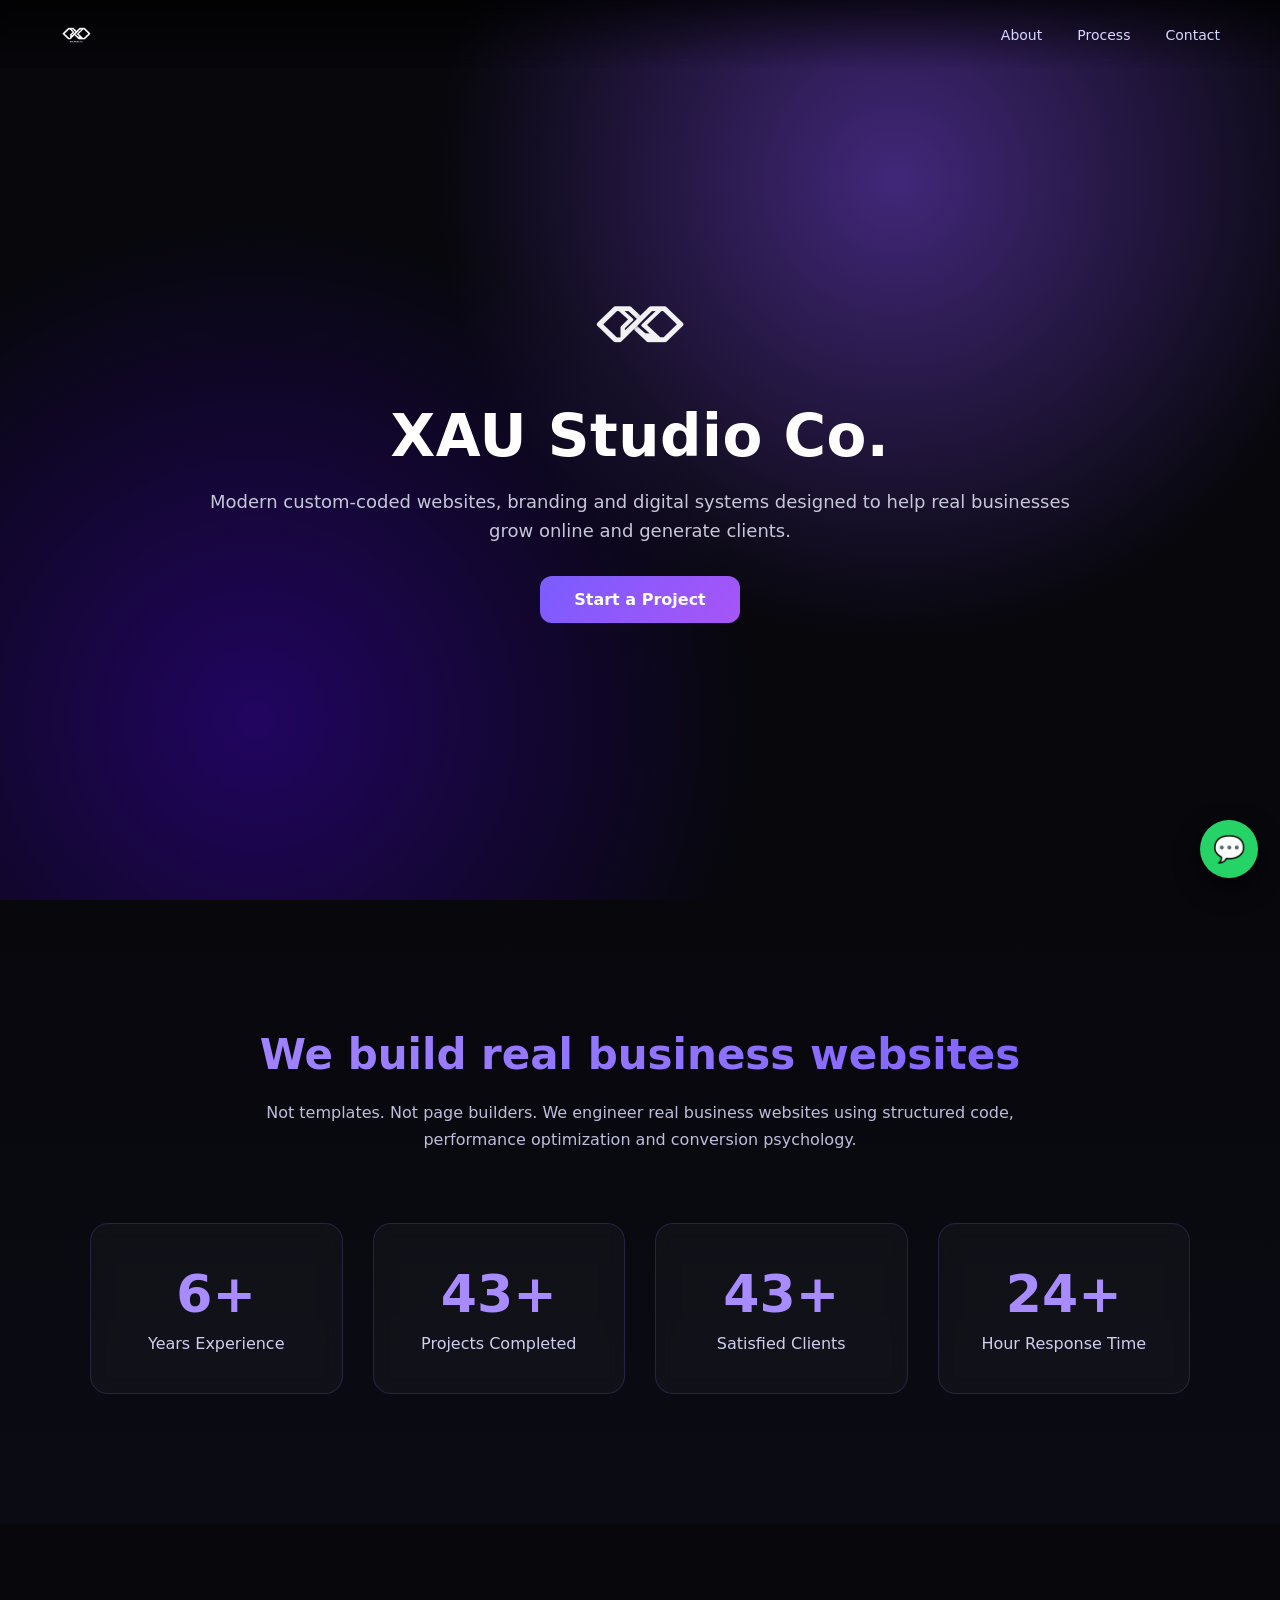
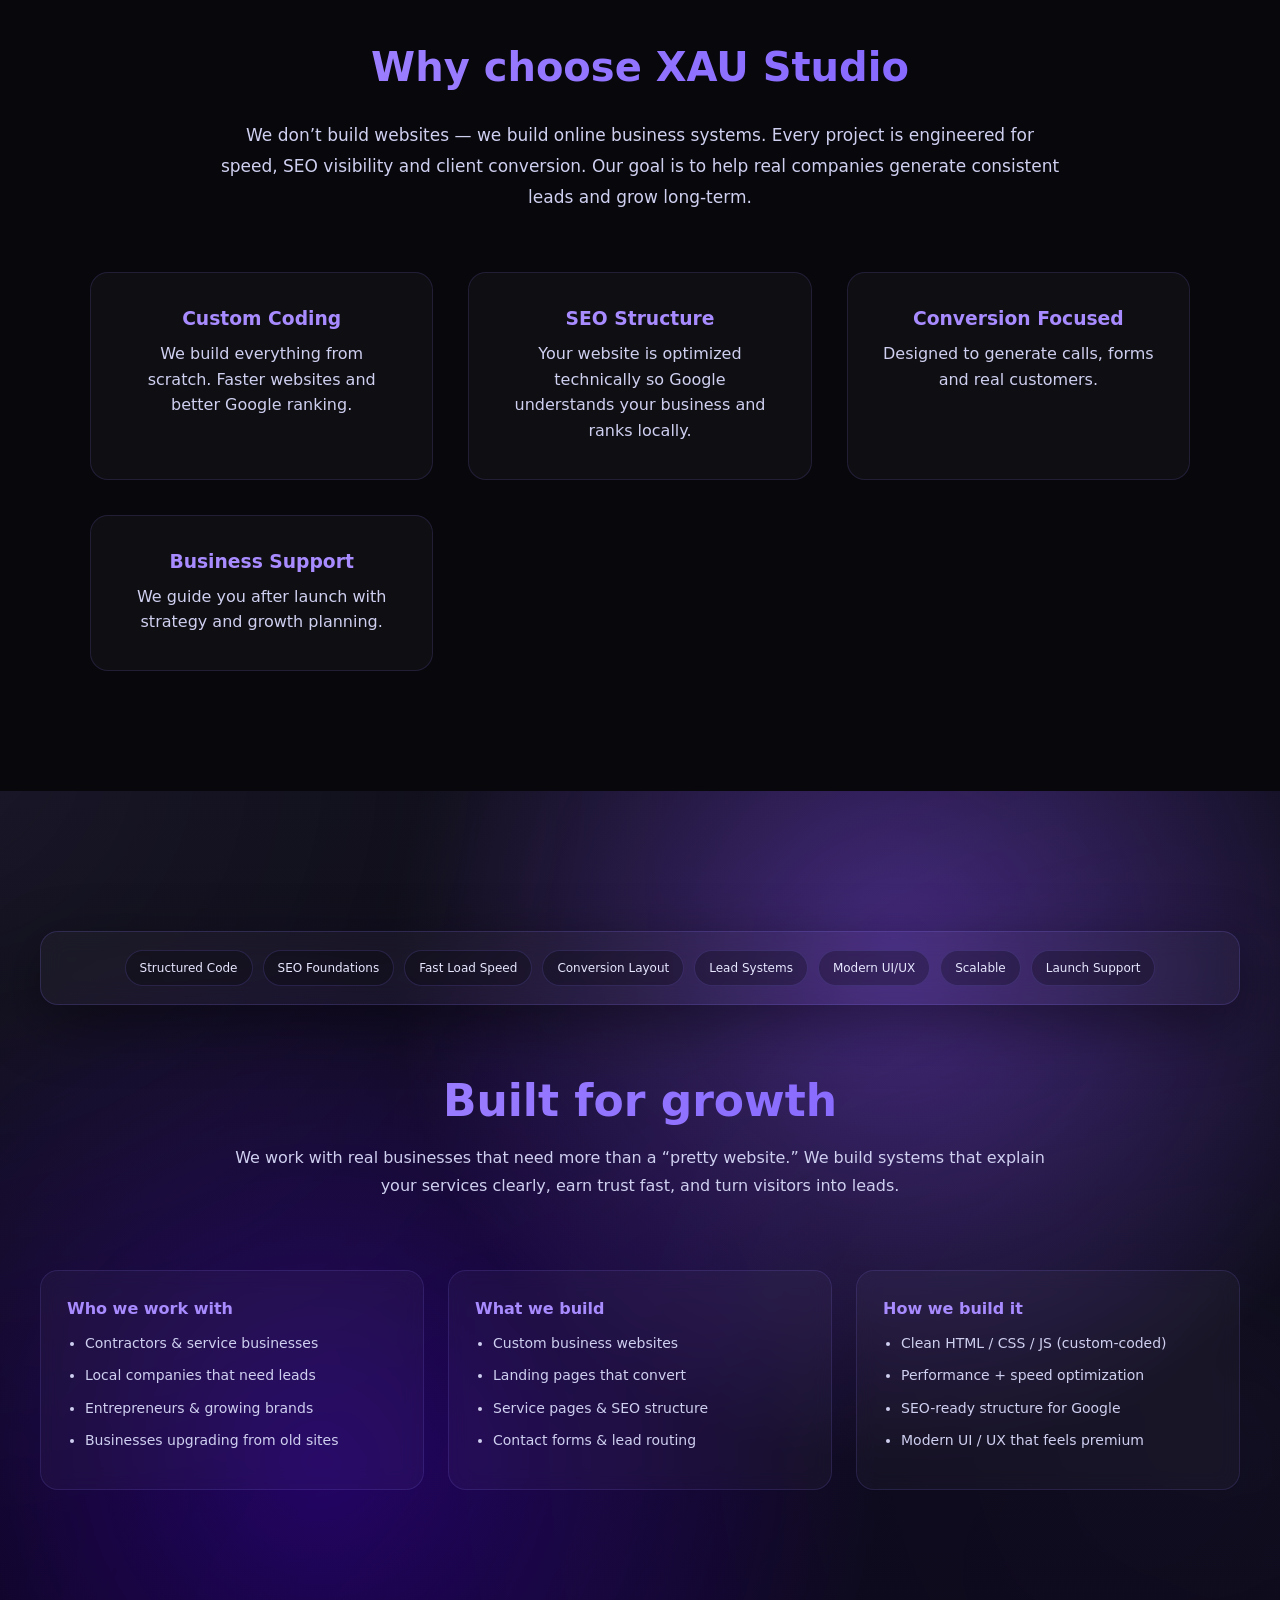
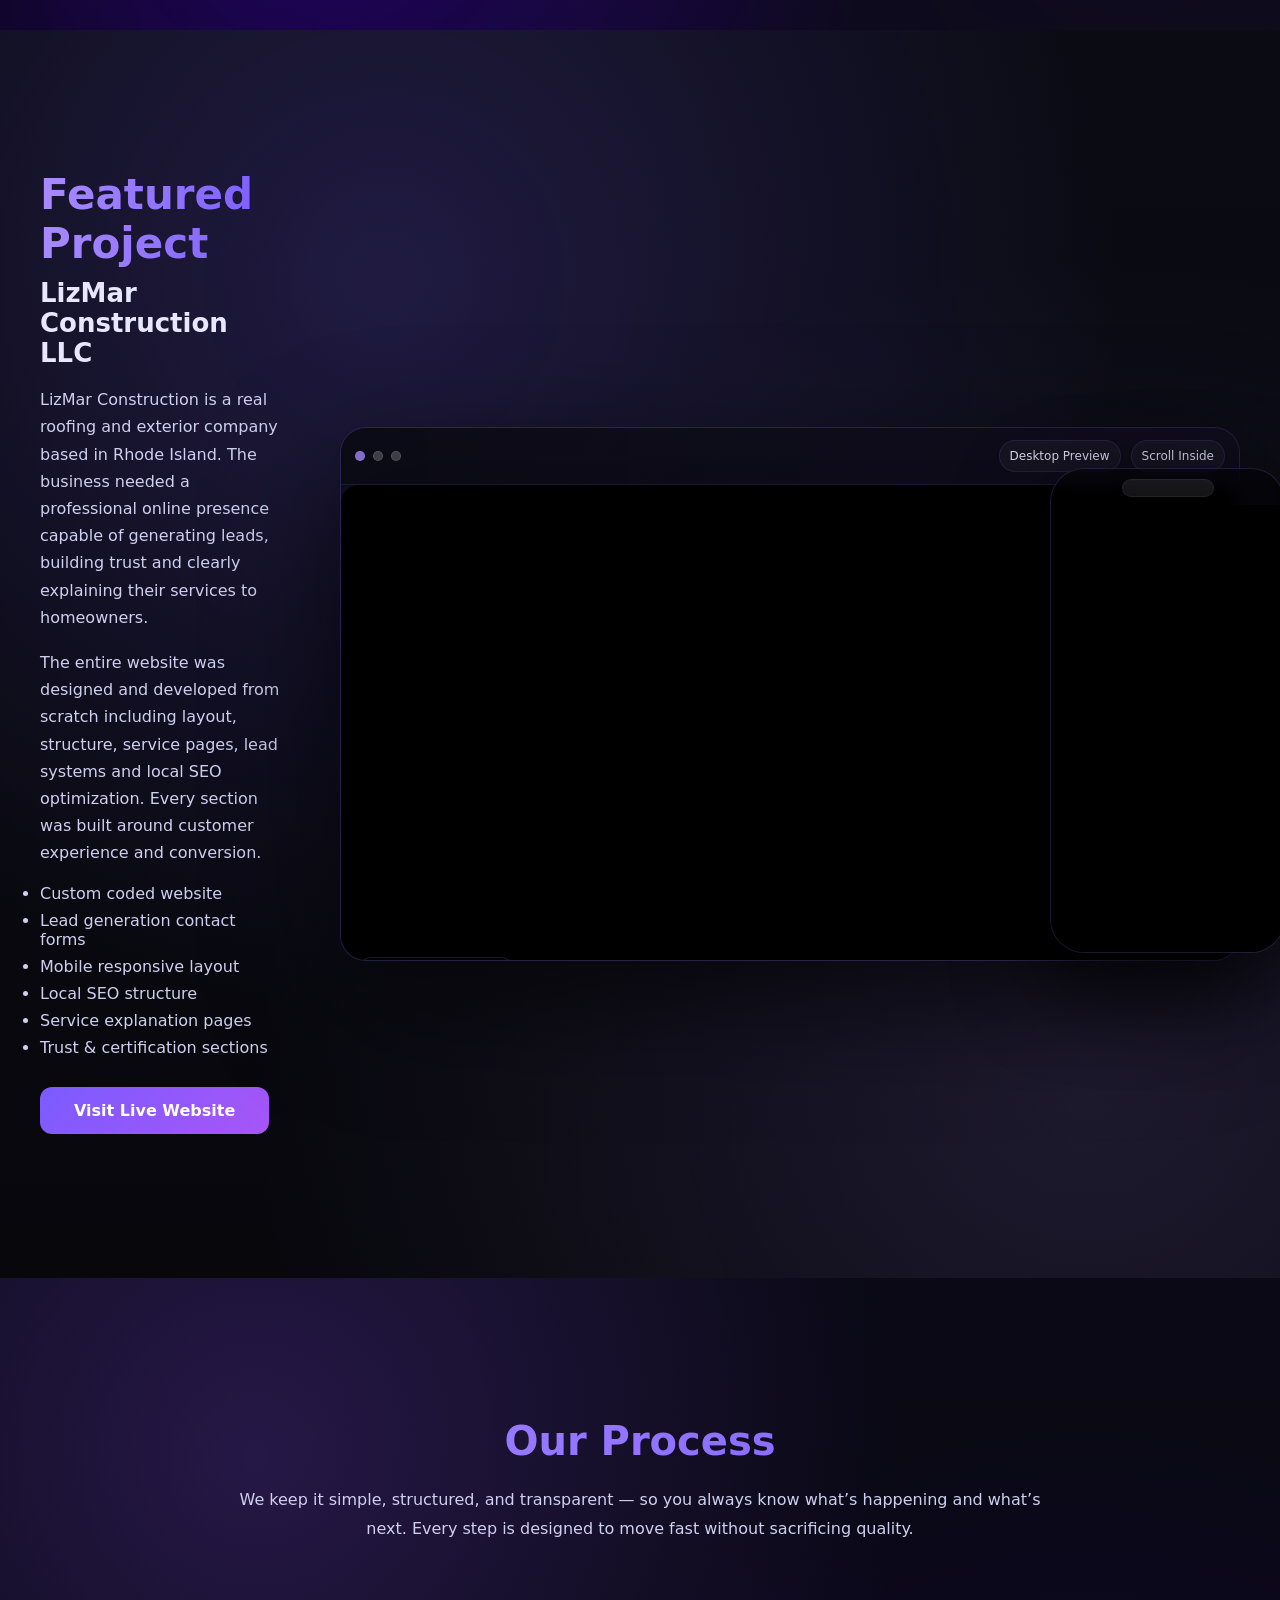
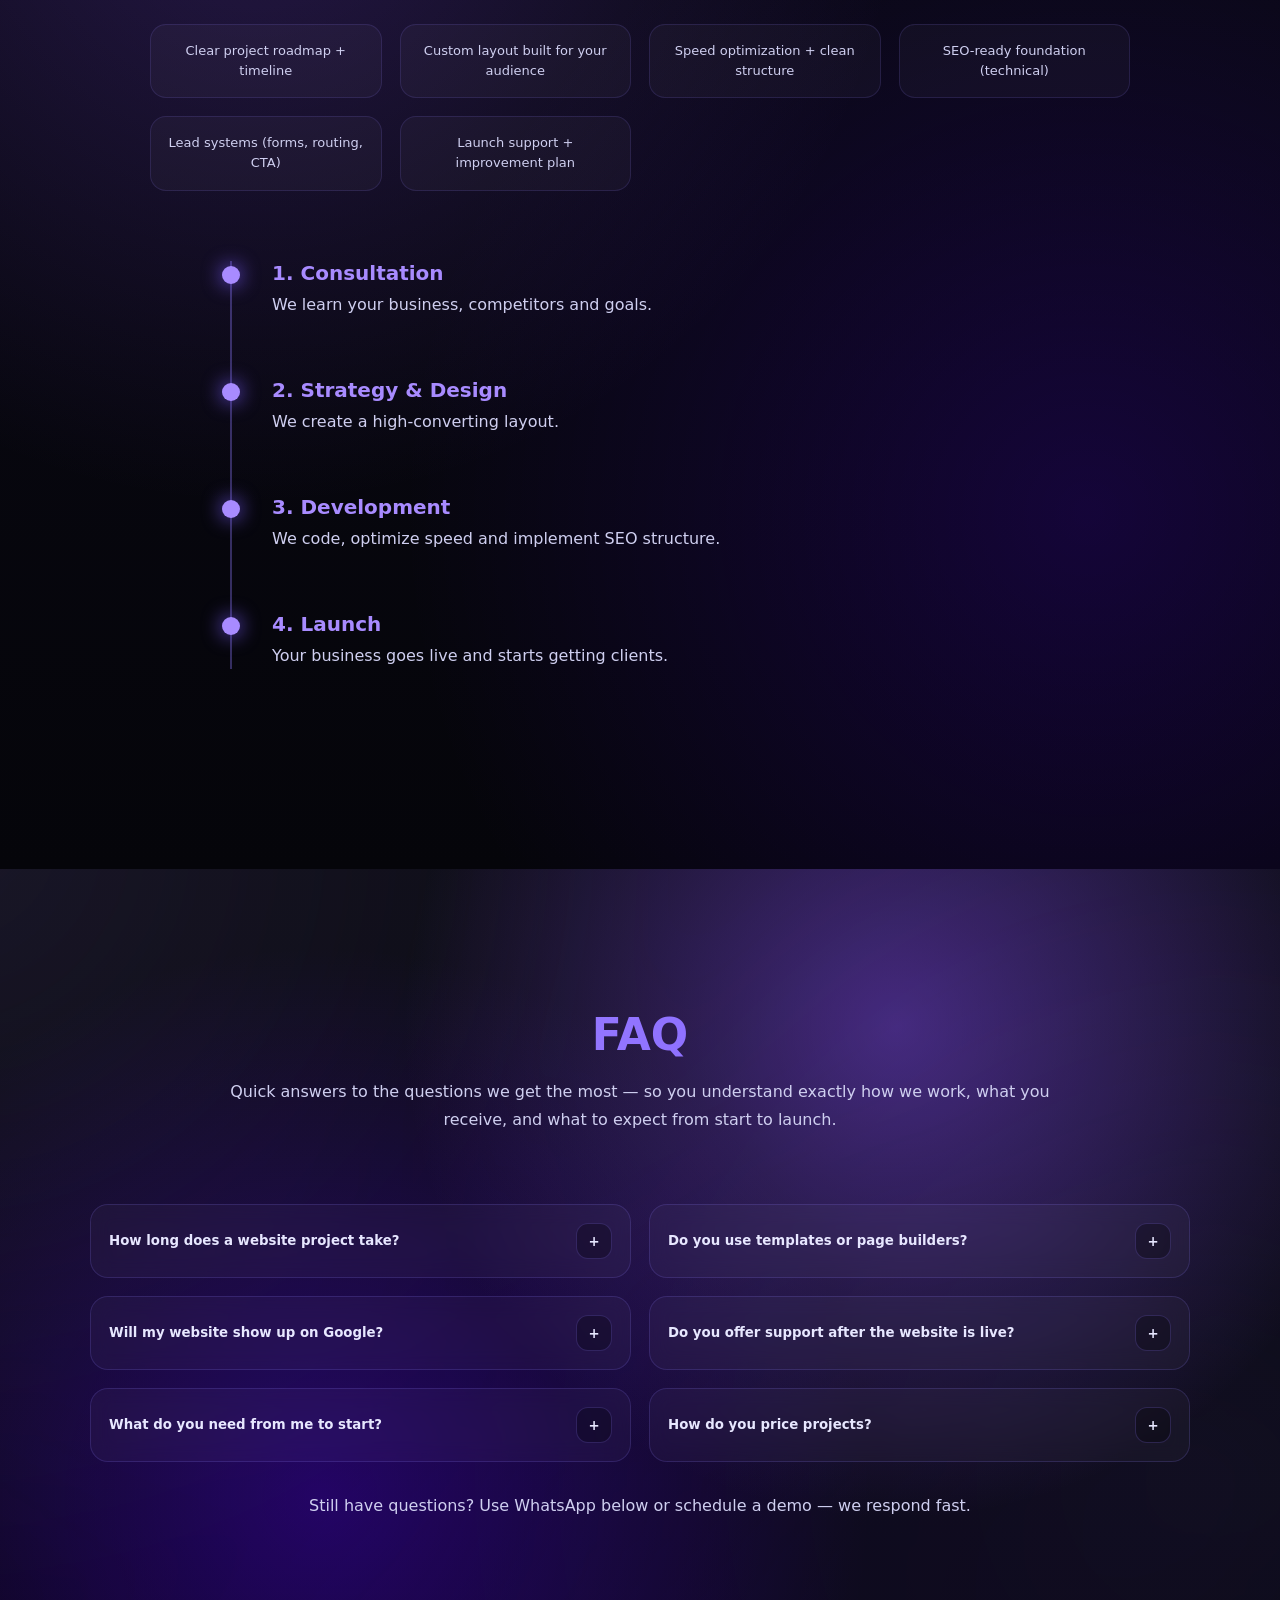
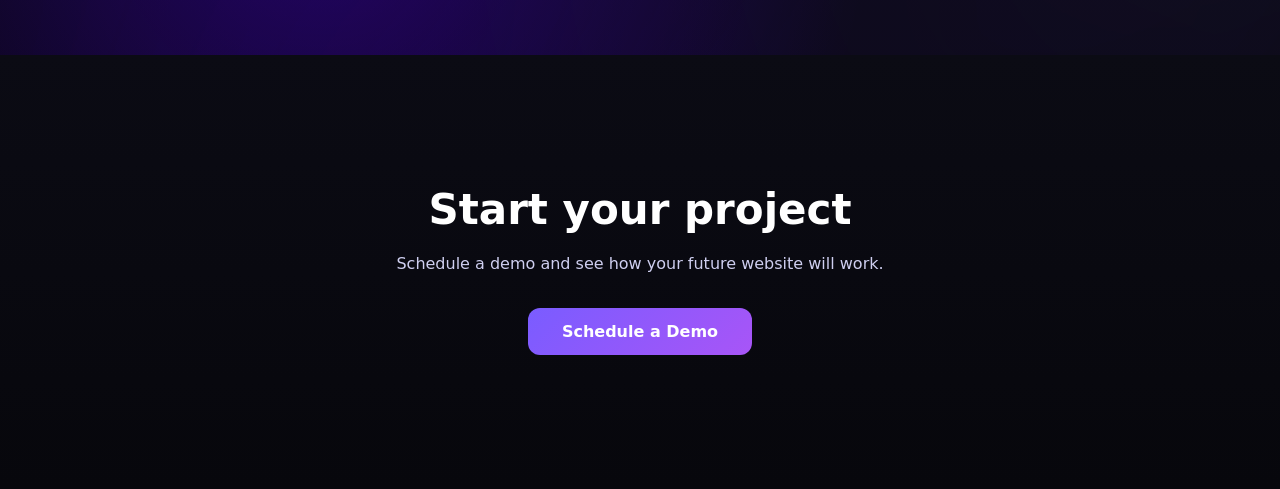
==== commit 37265165: "Update index.html" ====
--- a/index.html
+++ b/index.html
@@ -924,7 +924,68 @@
   50%{ transform:translate3d(-2%,2%,0) scale(1.02); }
   100%{ transform:translate3d(0,0,0) scale(1); }
 }
-
+/* =========================================================
+   📱 MOBILE FIX — XAU STUDIO (VERY IMPORTANT)
+   This fixes the broken mobile layout
+   ========================================================= */
+
+@media (max-width: 900px){
+
+  /* Stack layout */
+  .featured-project{
+    grid-template-columns: 1fr !important;
+    gap:40px;
+  }
+
+  /* Text area */
+  .featured-text{
+    text-align:left;
+    padding:0 22px;
+  }
+
+  .featured-text h2{
+    font-size:42px !important;
+    line-height:1.15;
+  }
+
+  .featured-text h3{
+    font-size:26px !important;
+  }
+
+  .featured-text p{
+    font-size:17px;
+  }
+@media (max-width: 900px){
+   
+  /* Hide desktop preview */
+  .desktop-frame{
+    display:none !important;
+  }
+
+  /* Phone preview becomes main */
+  .phone-frame{
+    position:relative !important;
+    right:auto !important;
+    bottom:auto !important;
+    margin:0 auto;
+    width:280px;
+    height:560px;
+    transform:none !important;
+  }
+
+  .preview-dual{
+    display:block !important;
+    min-height:auto !important;
+    margin-top:30px;
+  }
+
+  /* Button fix */
+  .cta-button{
+    width:100%;
+    text-align:center;
+  }
+
+}
 </style>
 </head>
 
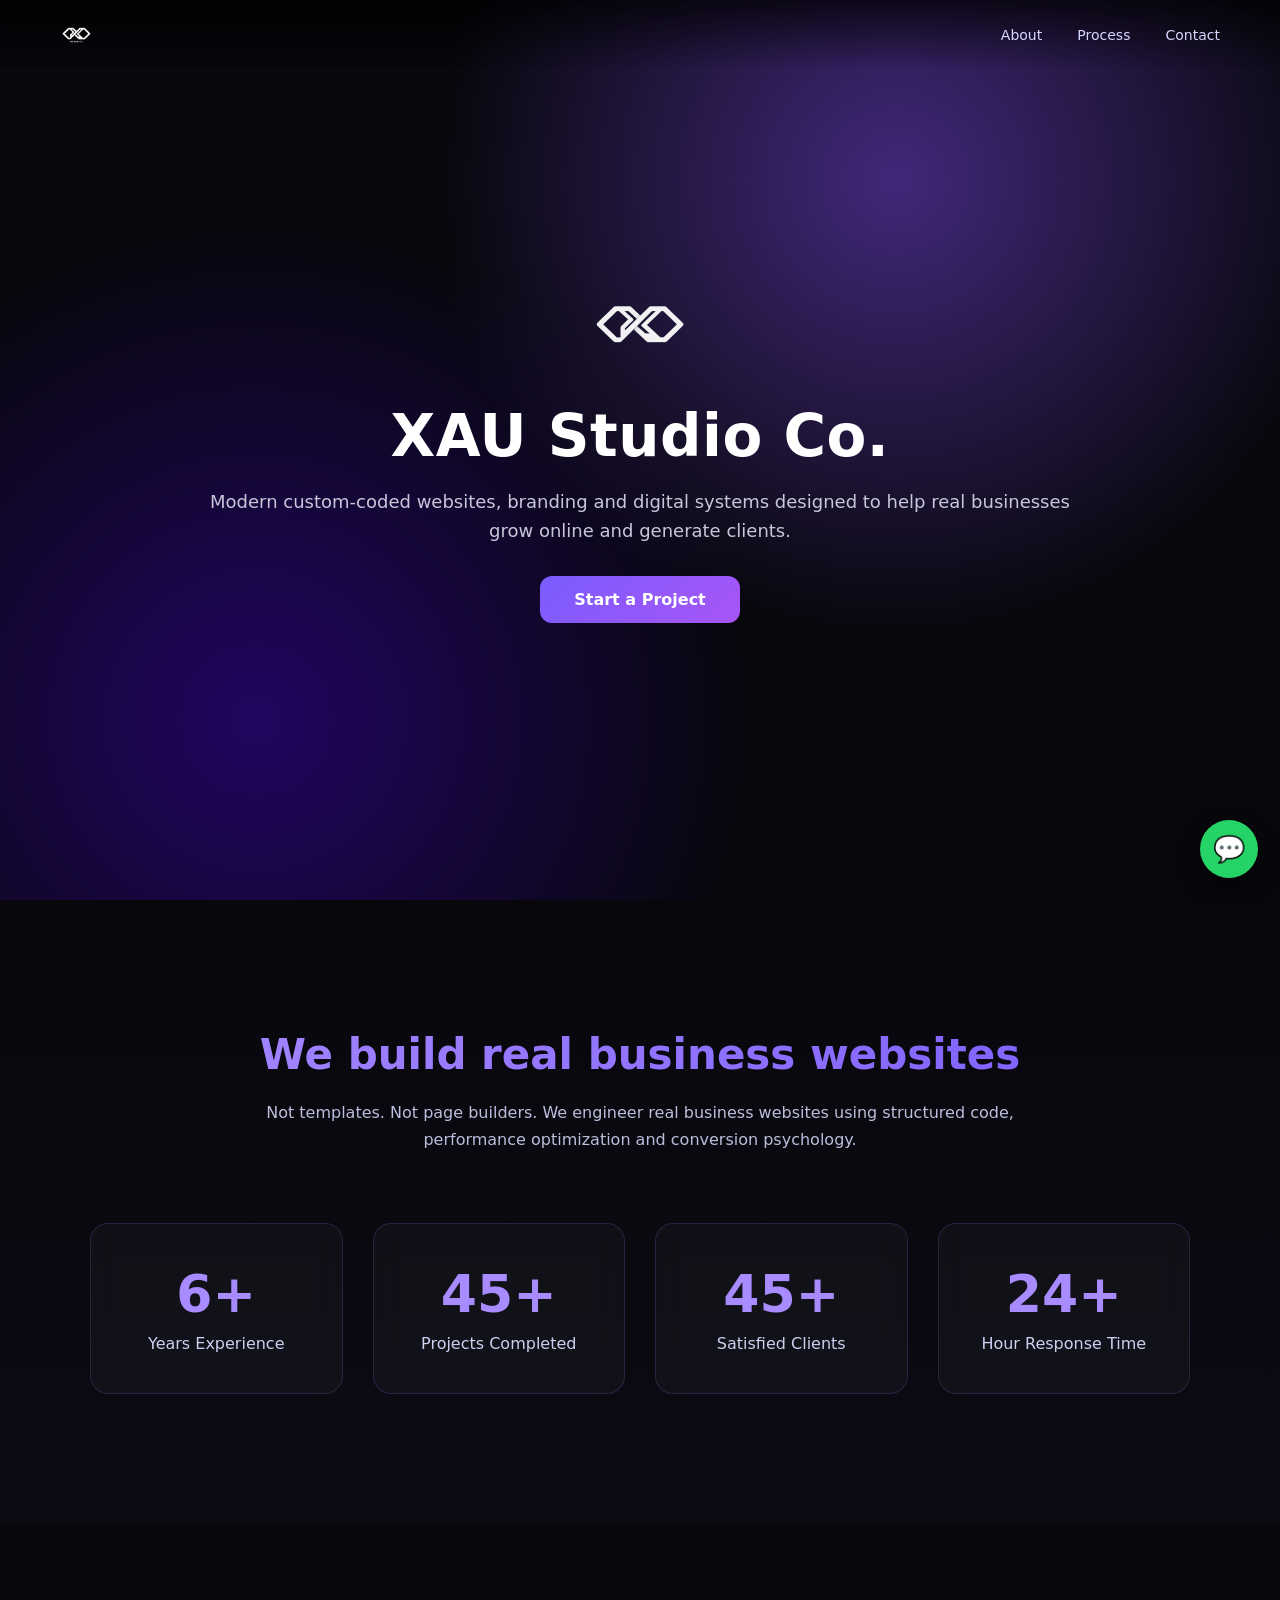
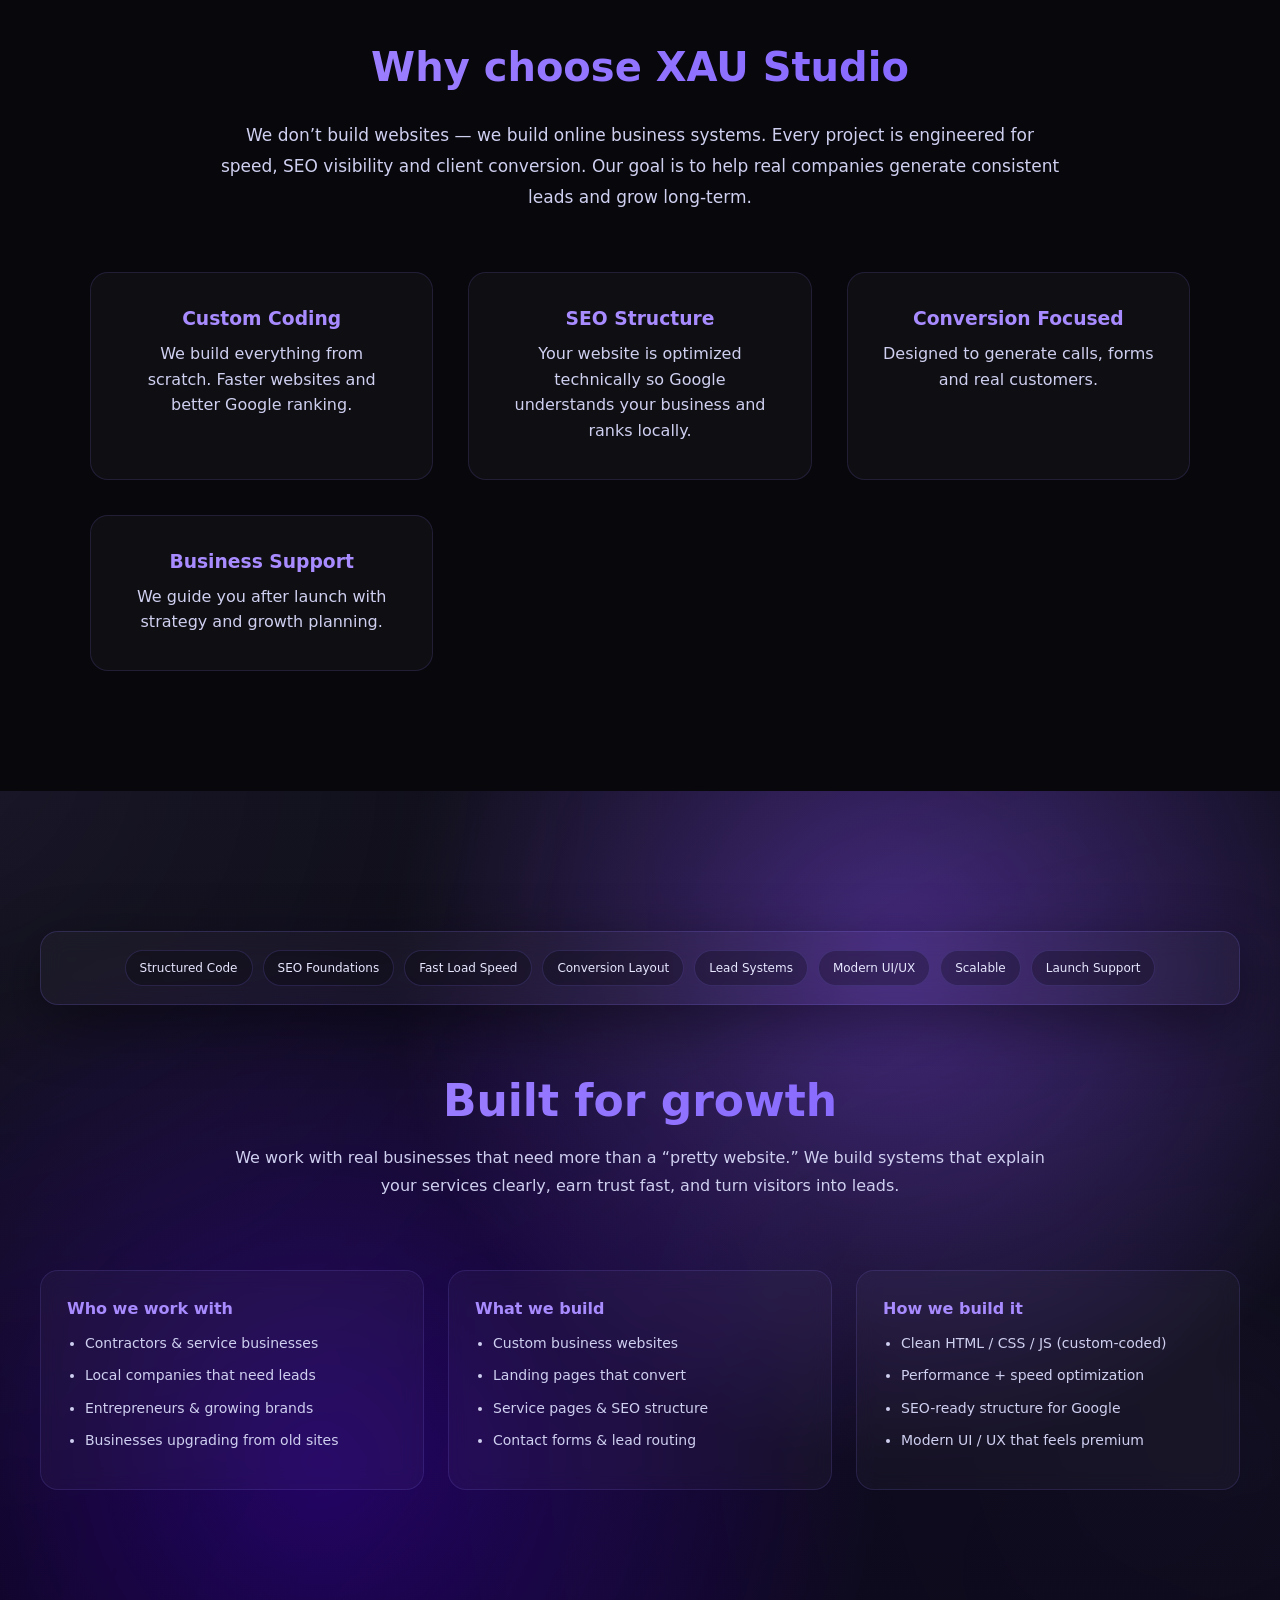
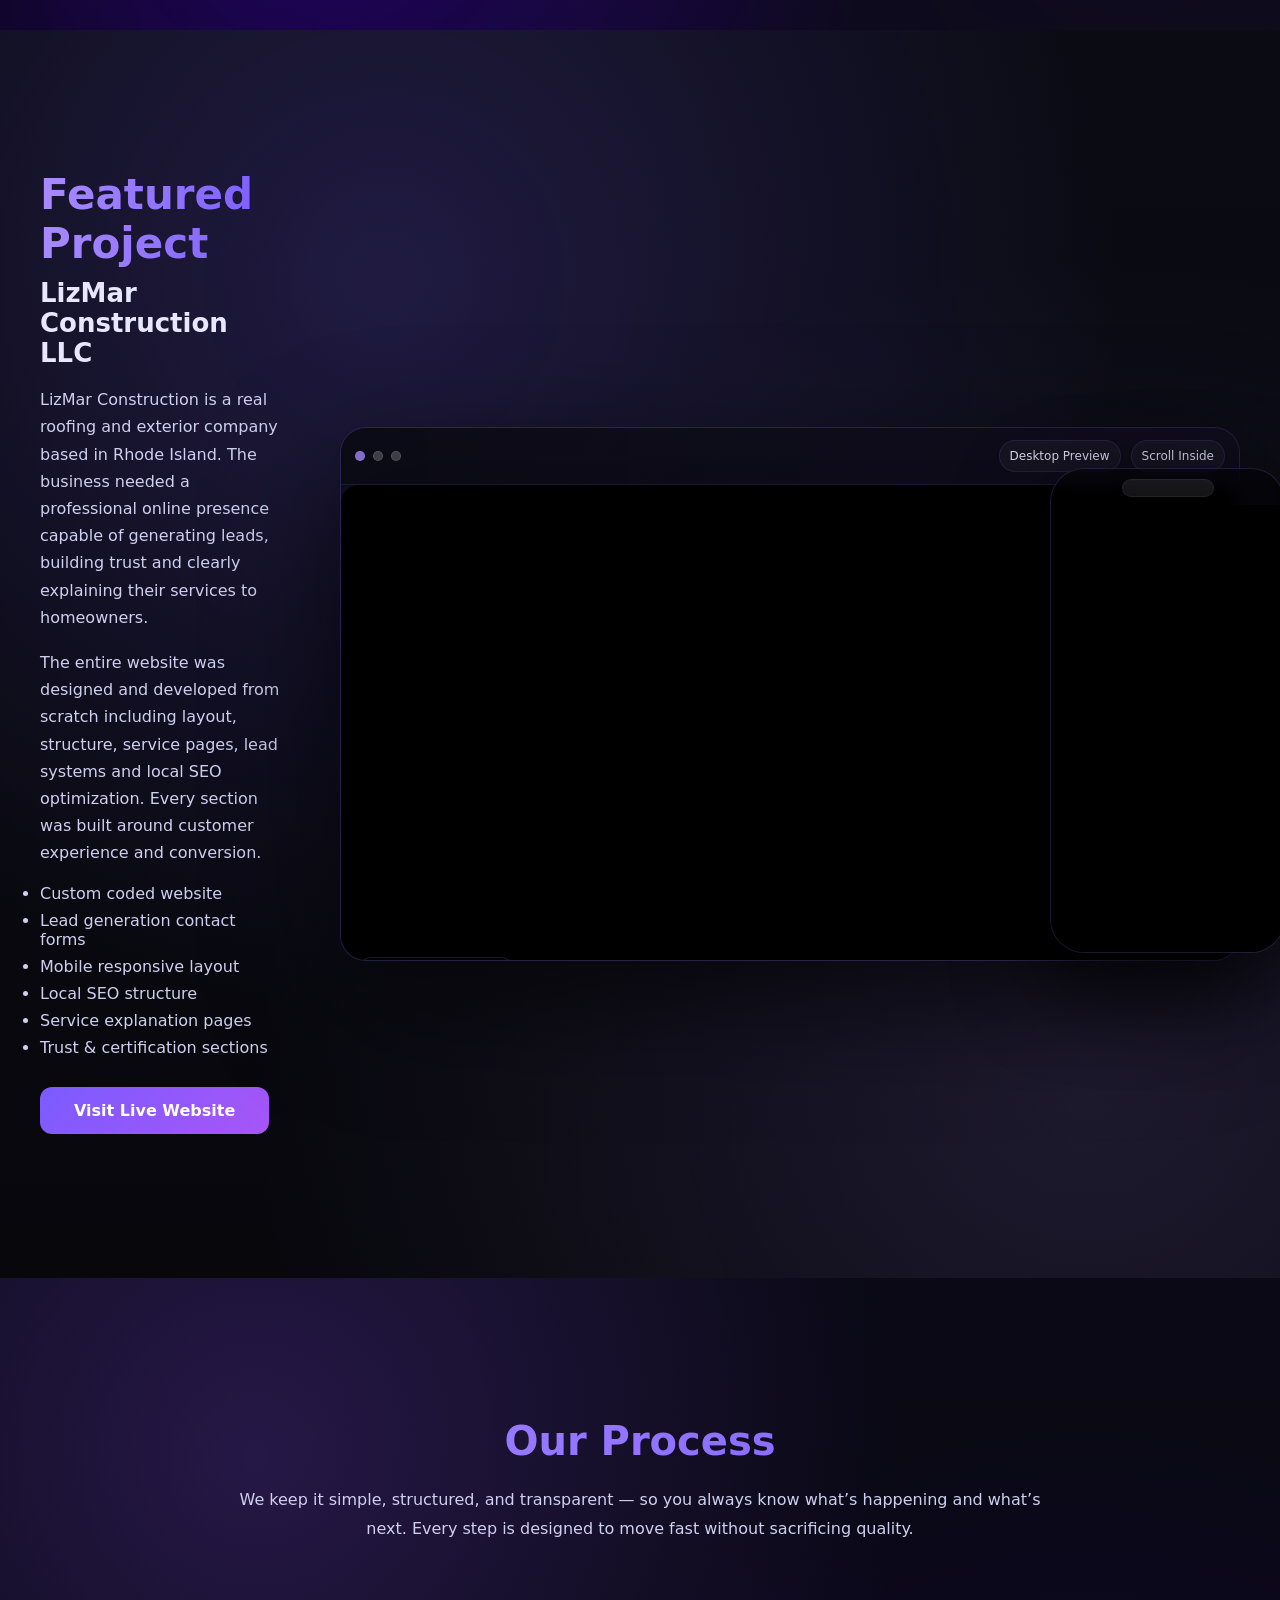
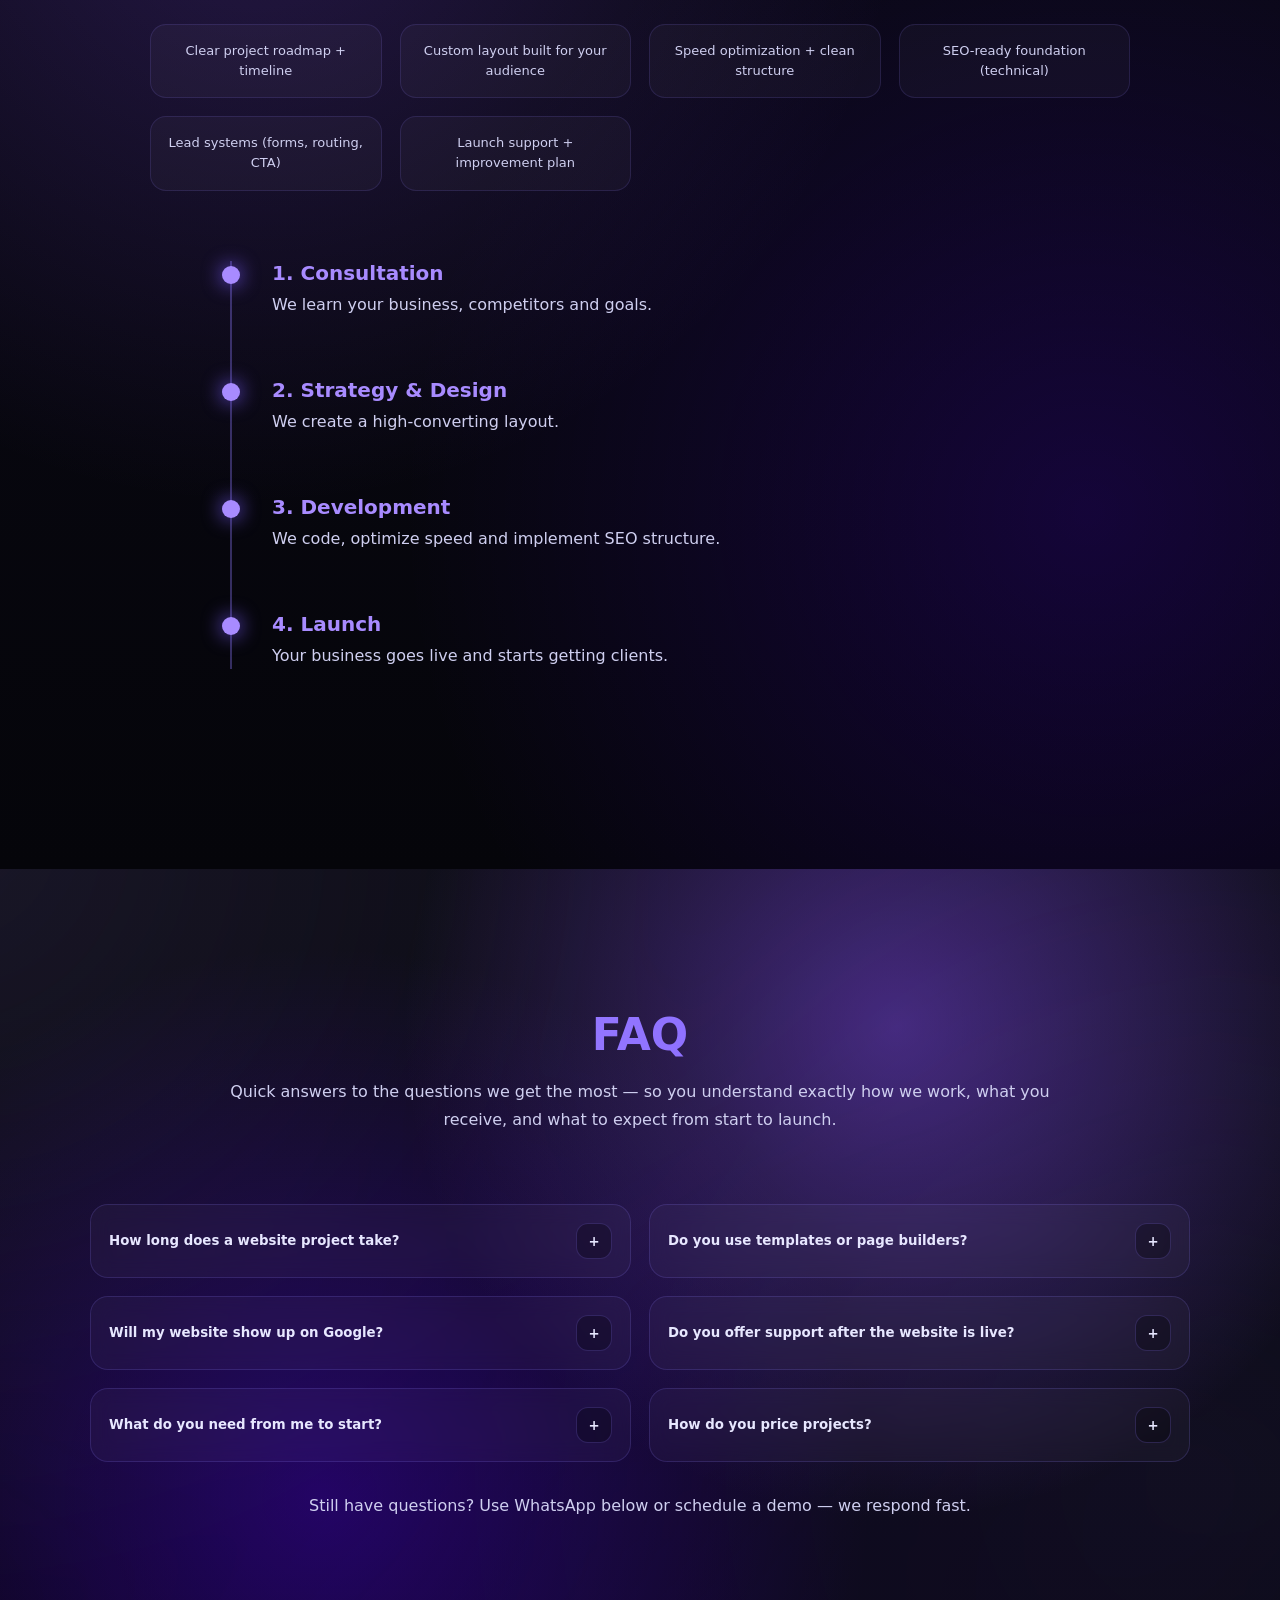
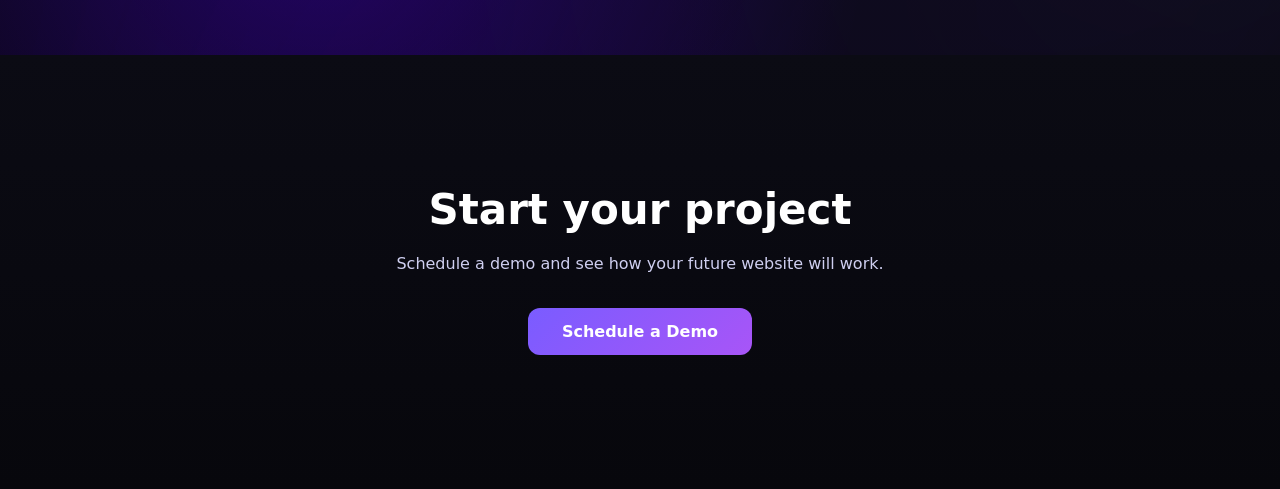
==== commit ed728d00: "Update index.html" ====
--- a/index.html
+++ b/index.html
@@ -1003,7 +1003,7 @@
 <!-- HERO -->
 <section class="hero">
   <video autoplay muted loop playsinline>
-    <source src="coding.mp4" type="video/mp4">
+    <source src="codes.mp4" type="video/mp4">
   </video>
 
   <div class="hero-content reveal show">
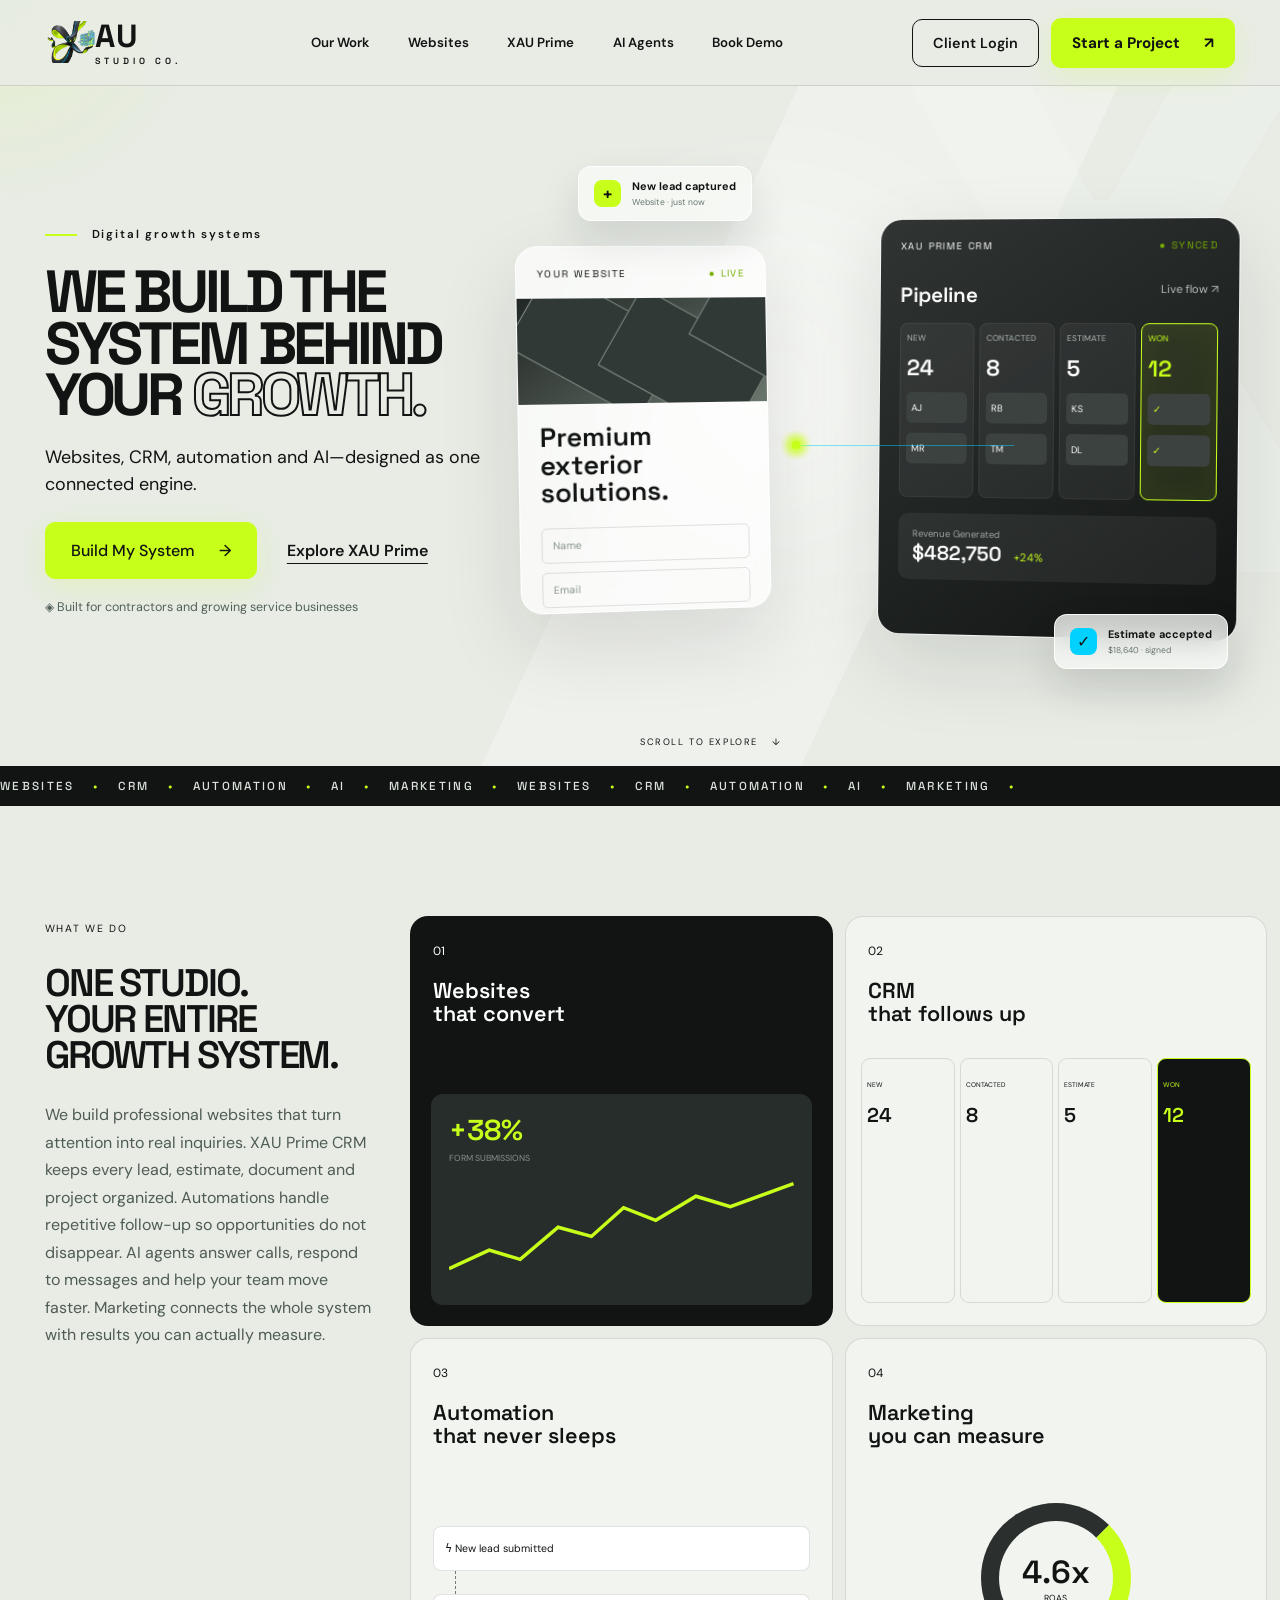
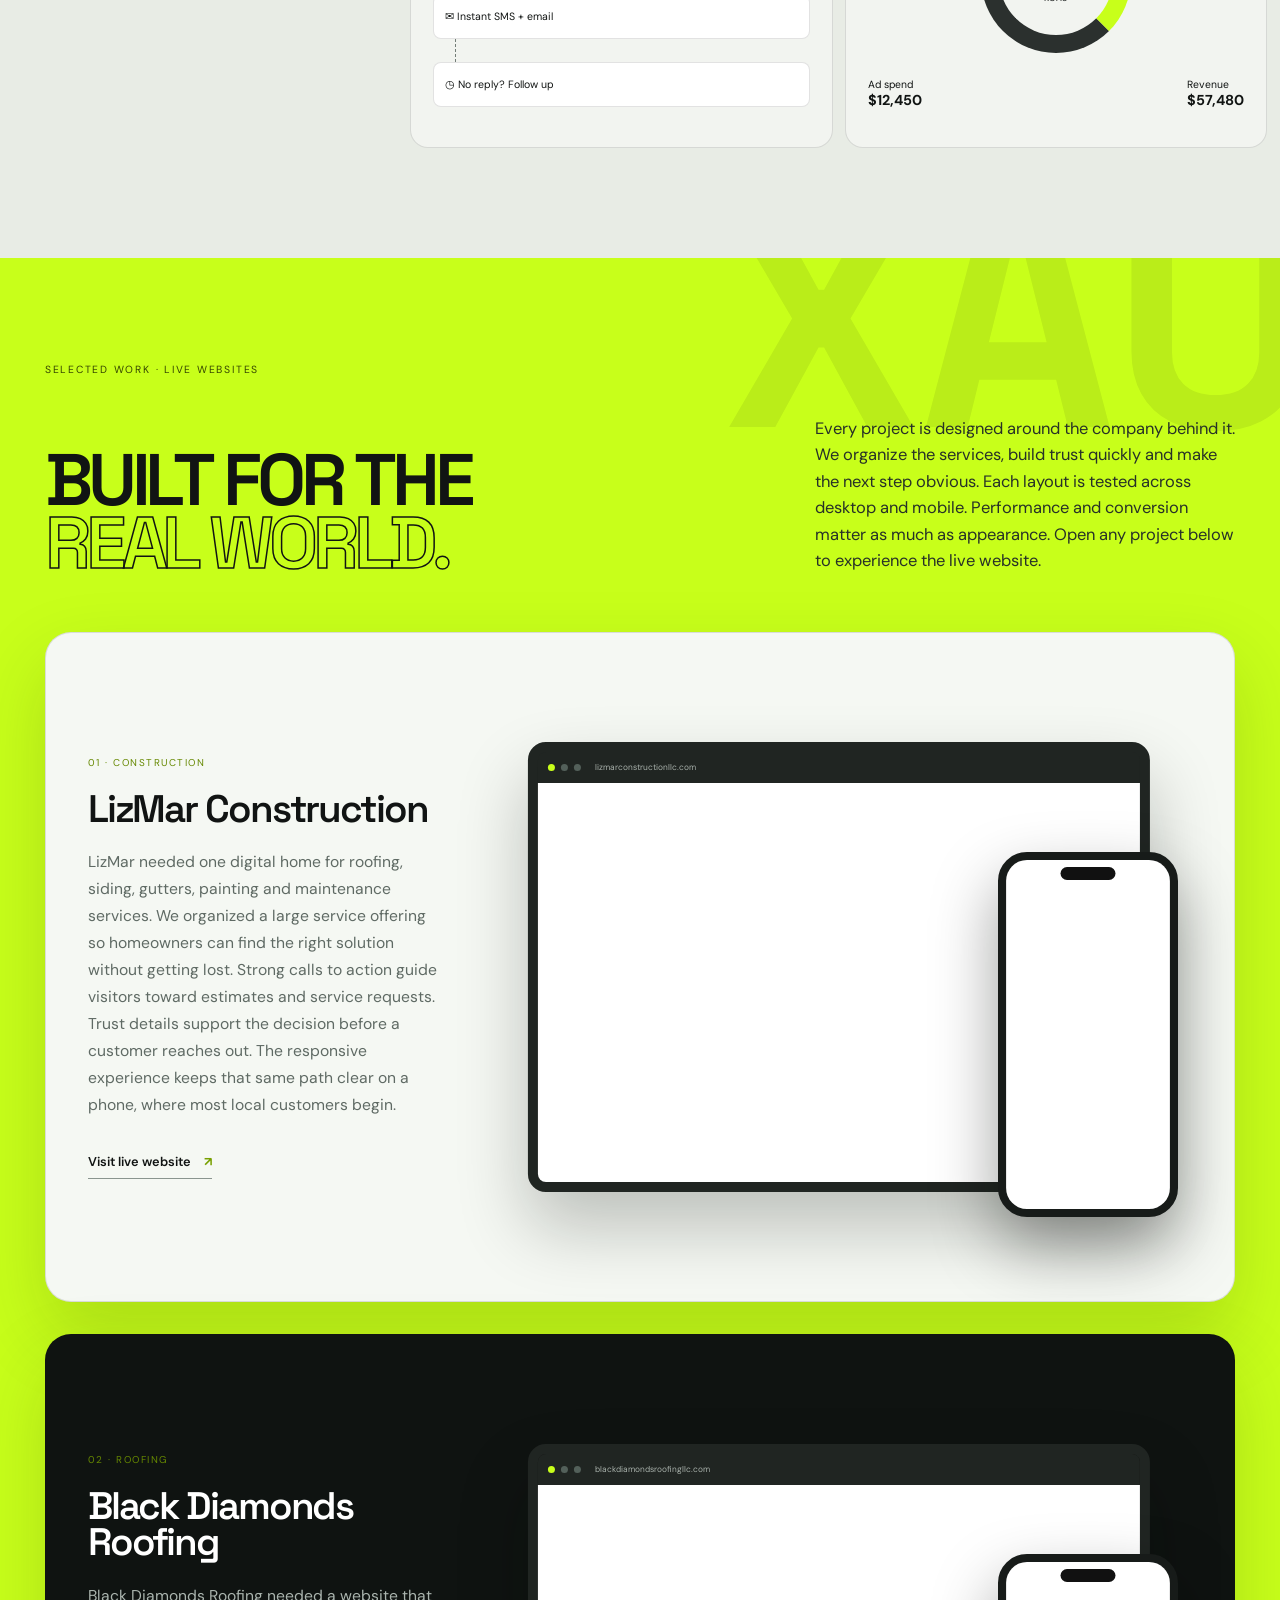
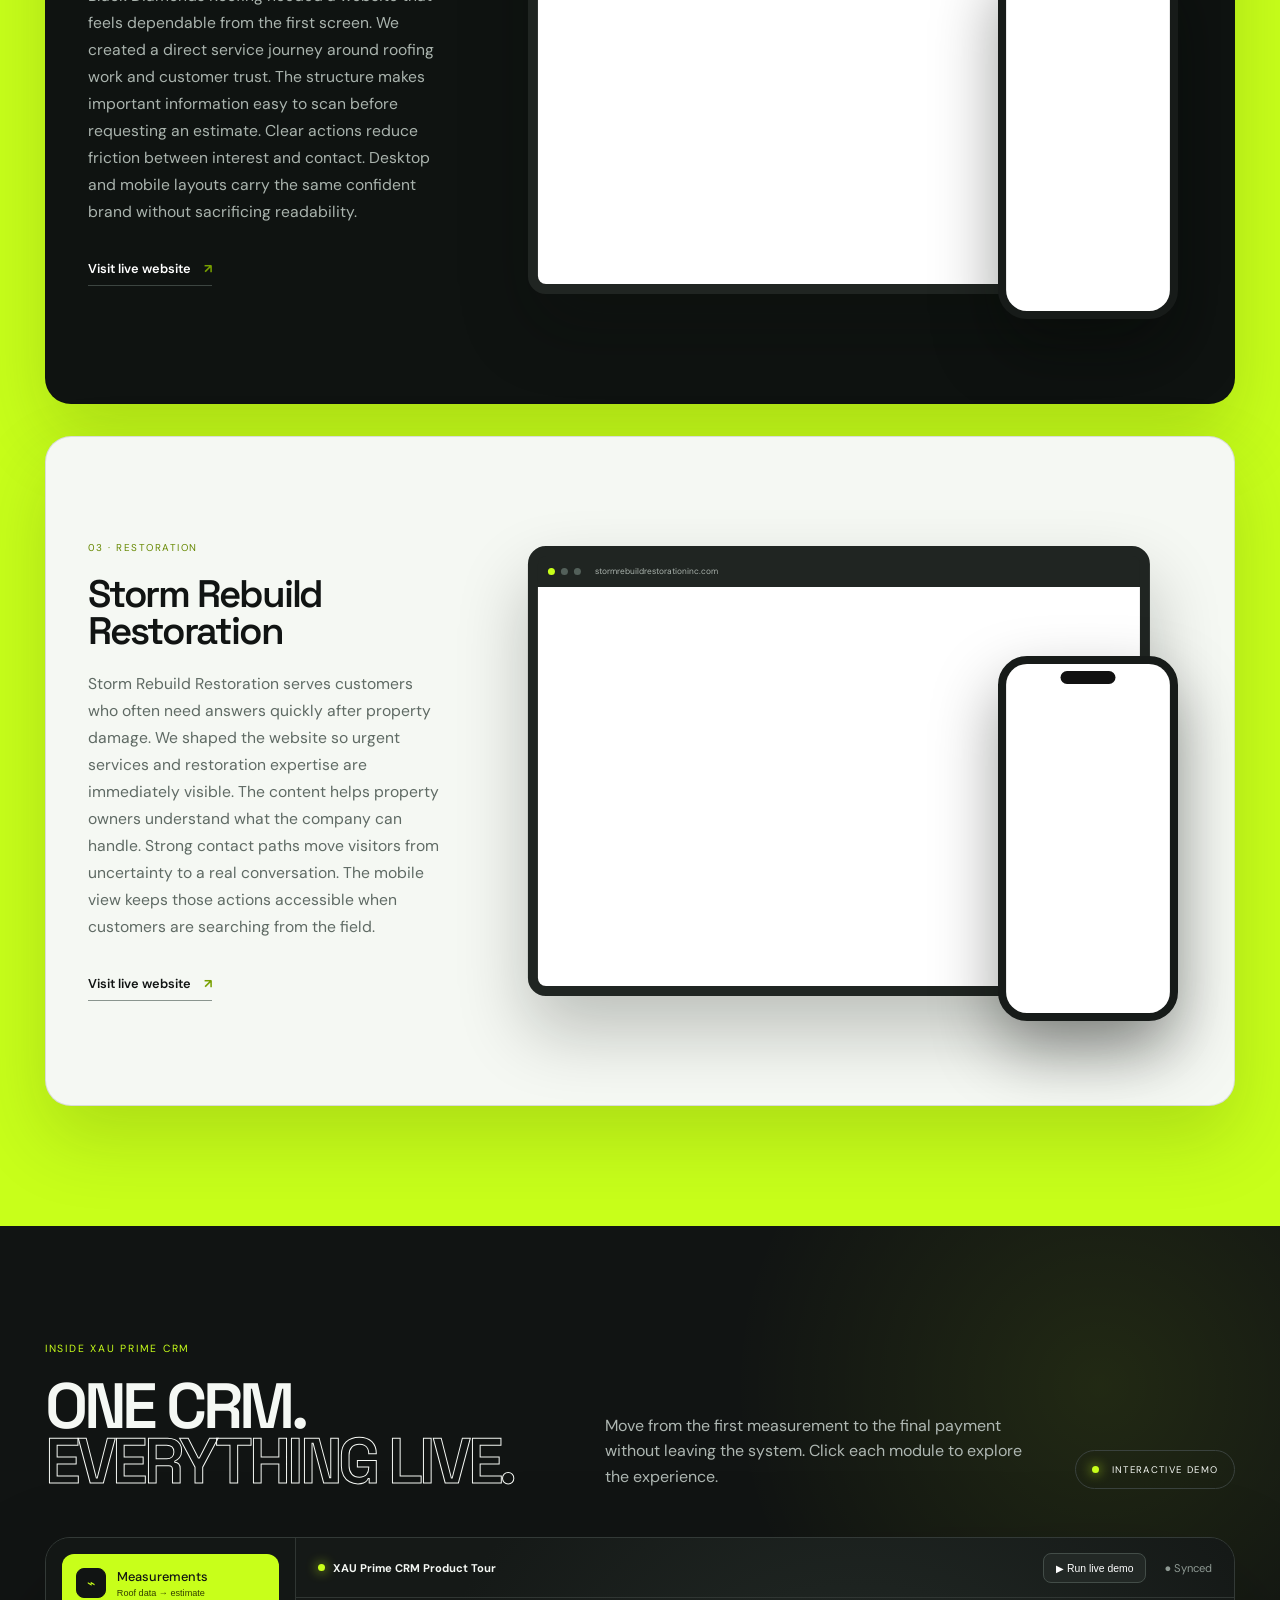
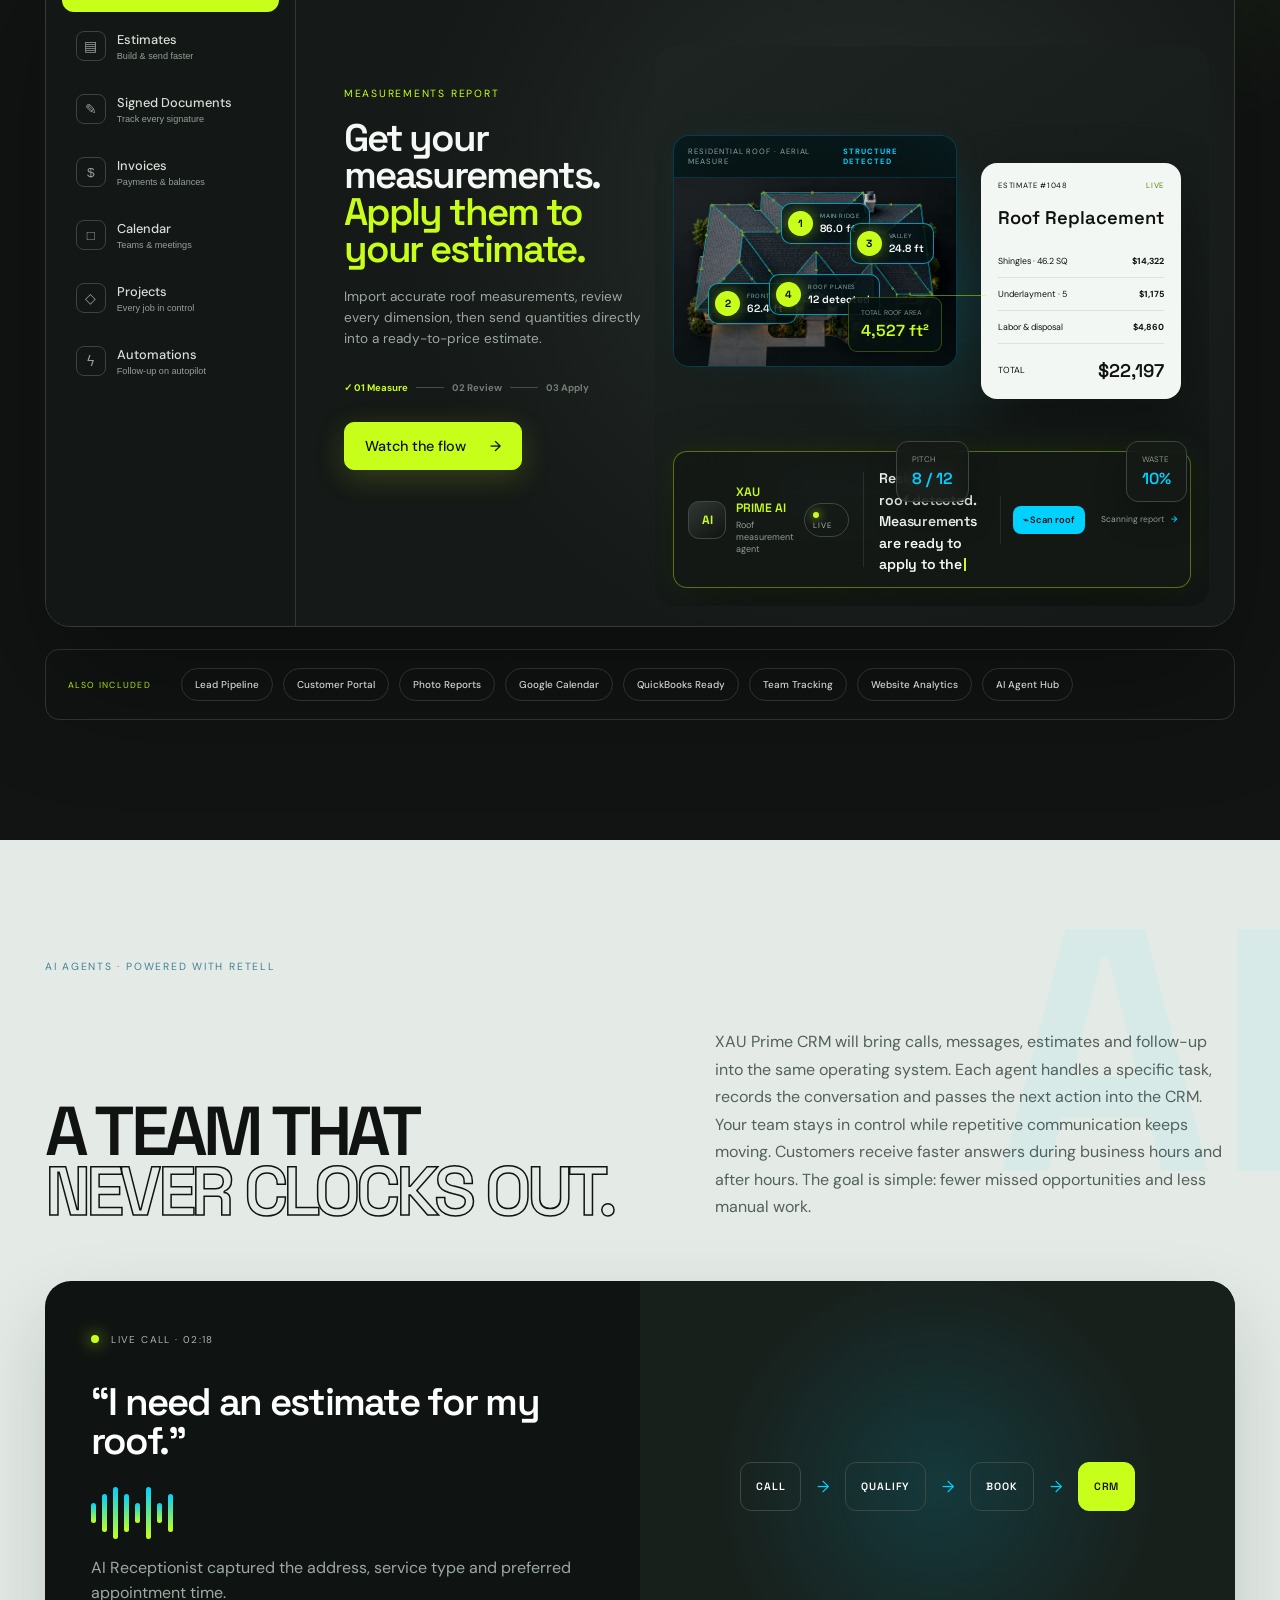
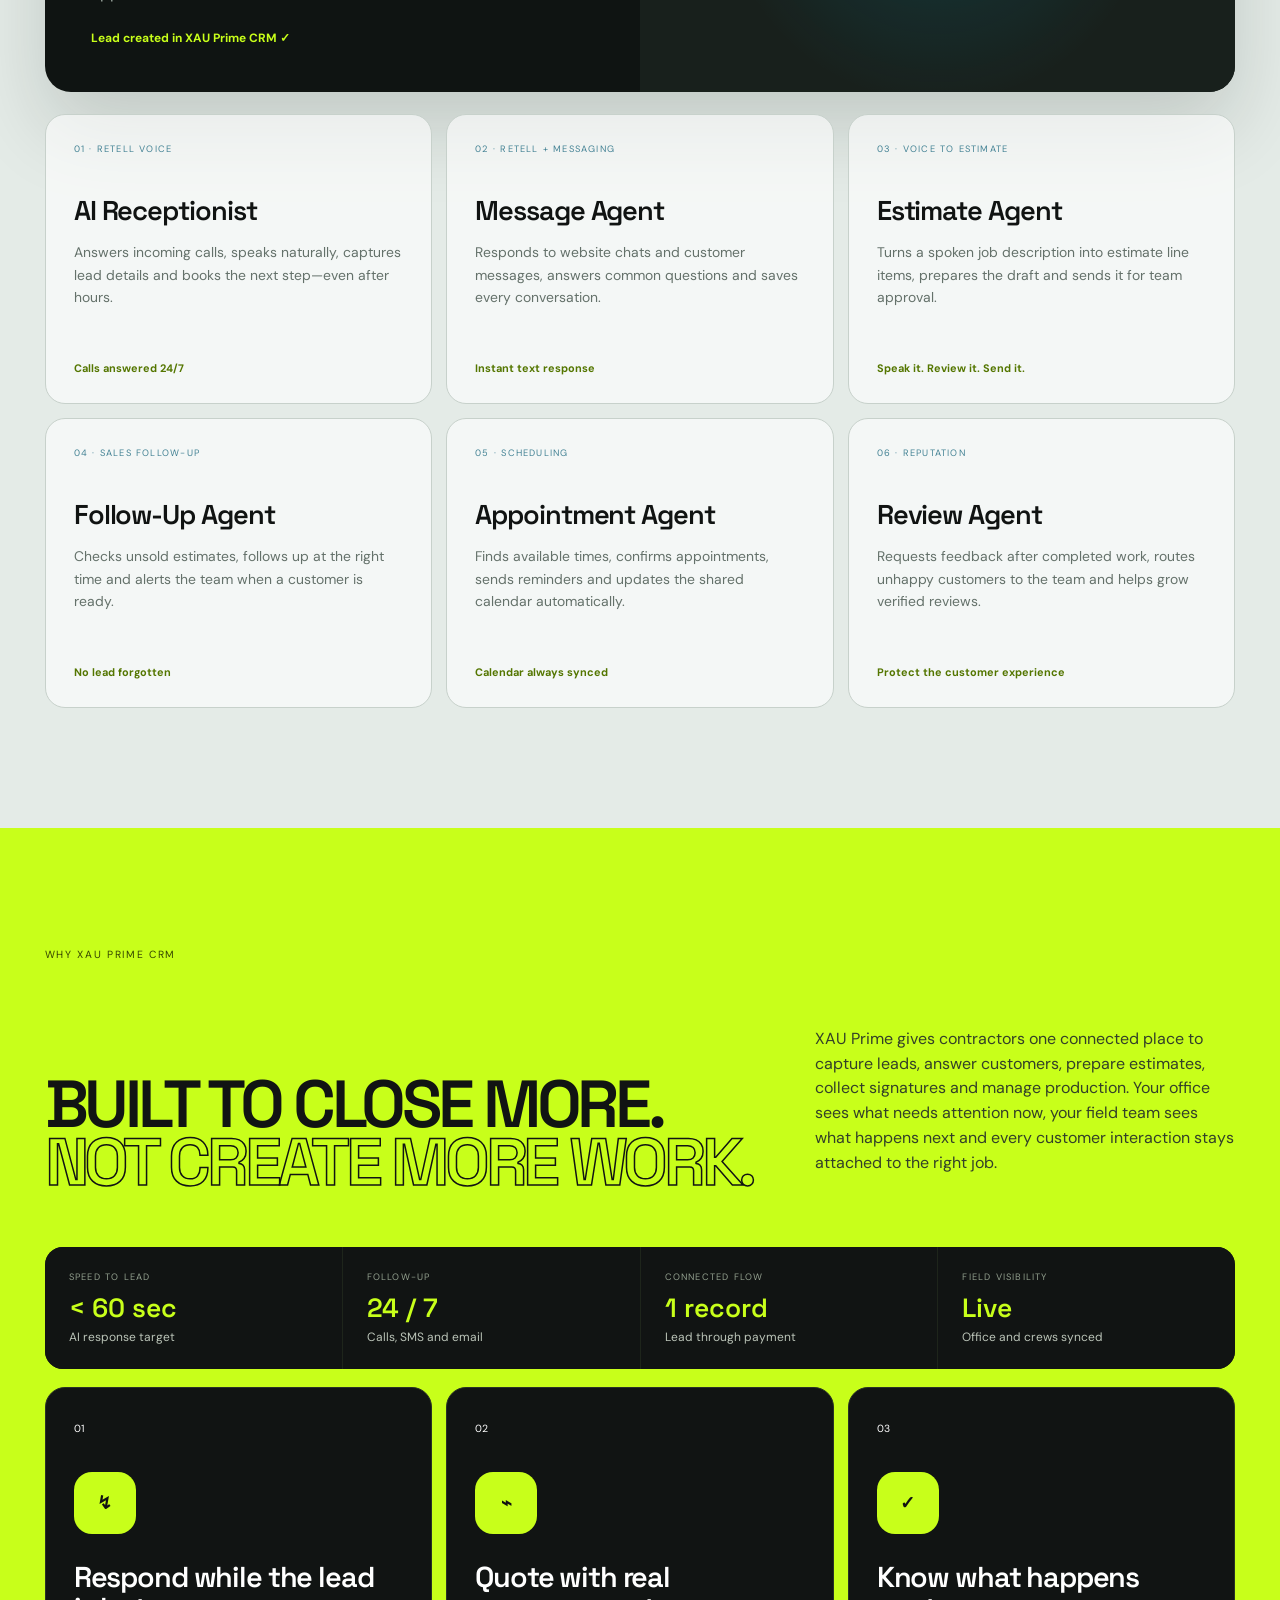
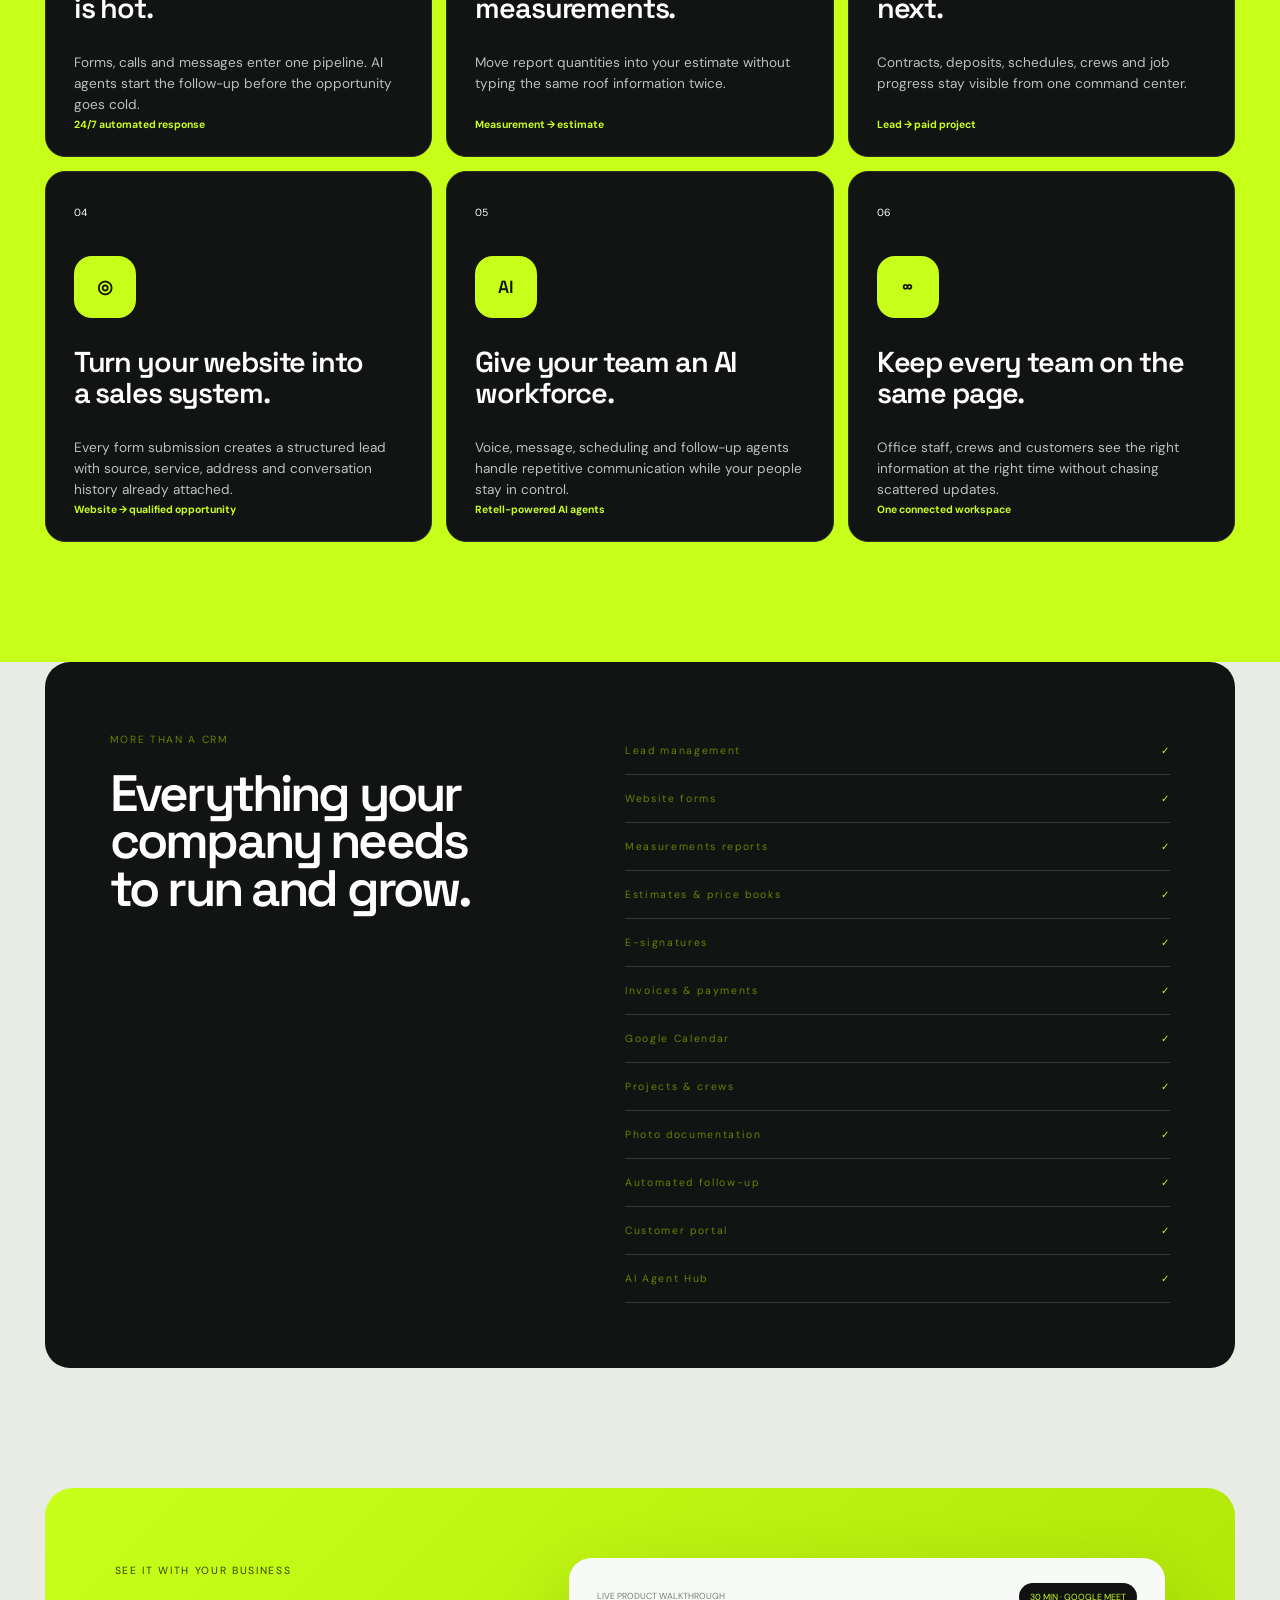
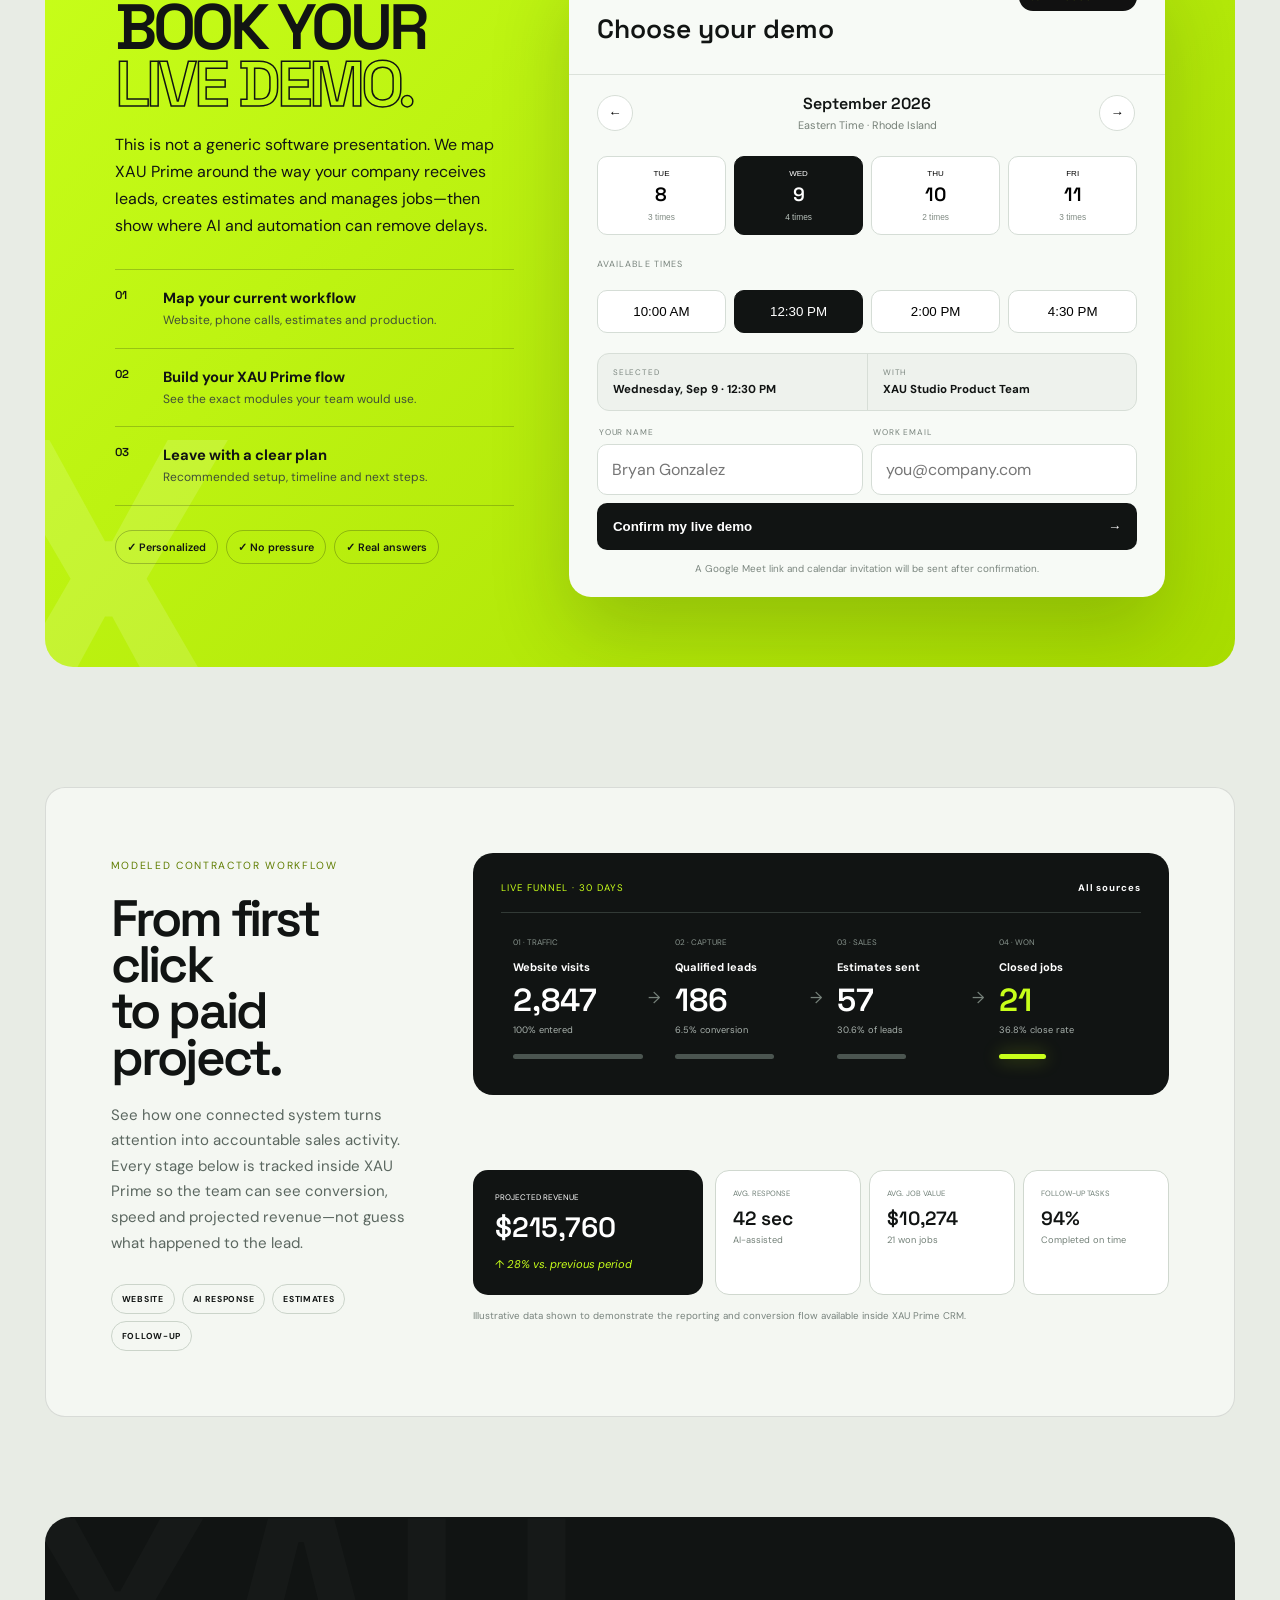
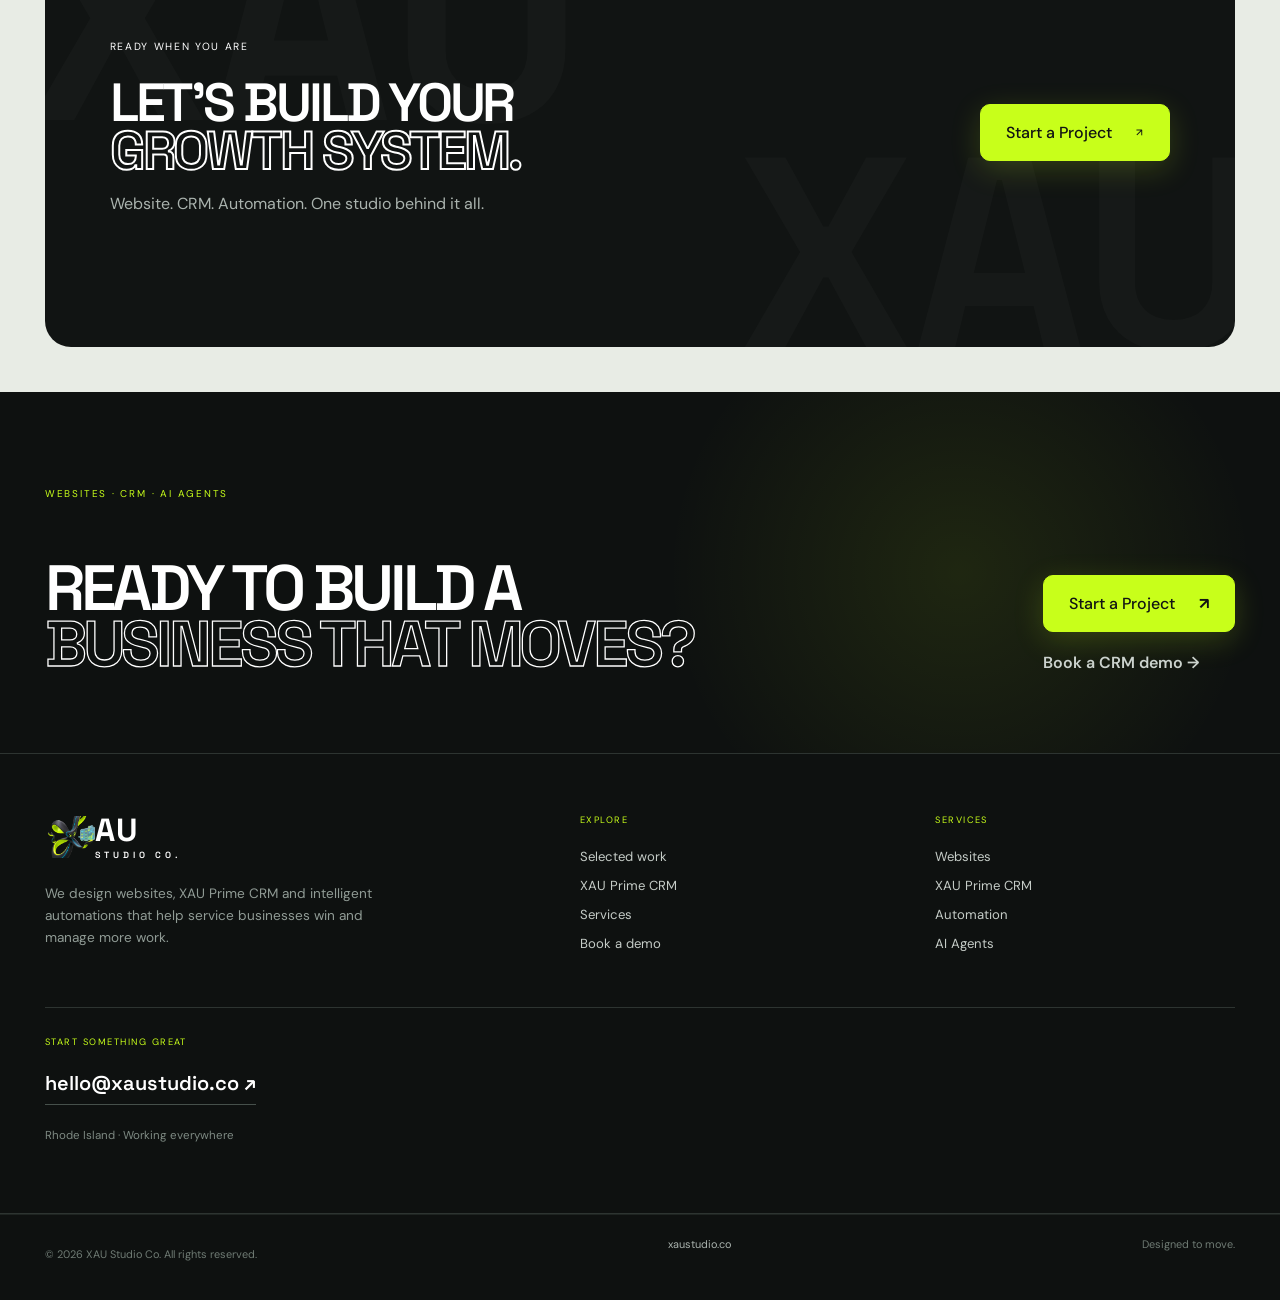
==== commit f0239852: "Launch XAU Studio new website and XAU Prime CRM experience" ====
--- a/index.html
+++ b/index.html
@@ -1,1367 +1,205 @@
-<!DOCTYPE html>
+<!doctype html>
 <html lang="en">
 <head>
-<link rel="icon" href="/favicon.ico">
-<link rel="icon" type="image/png" sizes="32x32" href="/favicon-32x32.png">
-<link rel="icon" type="image/png" sizes="16x16" href="/favicon-16x16.png">
-<link rel="apple-touch-icon" sizes="180x180" href="/apple-touch-icon.png">
-<link rel="manifest" href="/site.webmanifest">
-<meta charset="UTF-8">
-<meta name="viewport" content="width=device-width, initial-scale=1.0">
-<title>XAU Studio Co.</title>
-
-<style>
-
-
-/* =================================================================================================
-   XAU STUDIO — SINGLE FILE
-   - ONLY changes requested:
-     1) Make "Built for growth" use the SAME purple gradient vibe as FAQ.
-     2) Make Featured Project preview look PROFESSIONAL and show MORE of the site (no ugly scaling).
-     3) Add FAQ section (premium, animated, gradient).
-     4) Keep EVERYTHING else the same vibe (hero video stays, transitions stay, process stays).
-
-   ✅ UPDATE (ONLY FEATURED PROJECT):
-   - Shows BOTH: Desktop preview + Phone preview (live iframes)
-   - Cleaner layout + less purple intensity
-   - Looks like your POV: desktop + mobile on top of desktop
-   ================================================================================================= */
-
-
-/* ===== RESET ===== */
-*{
-  margin:0;
-  padding:0;
-  box-sizing:border-box;
-  font-family:Inter,system-ui,Arial;
-}
-
-body{
-  background:#07070c;
-  color:white;
-  overflow-x:hidden;
-}
-
-/* Smooth scroll */
-html{ scroll-behavior:smooth; }
-
-/* ===== NAVBAR ===== */
-header{
-  position:fixed;
-  top:0;
-  width:100%;
-  padding:18px 60px;
-  display:flex;
-  justify-content:space-between;
-  align-items:center;
-  z-index:1000;
-  background:linear-gradient(to bottom,rgba(0,0,0,.7),transparent);
-  backdrop-filter:blur(6px);
-}
-
-header img{
-  height:32px;
-}
-
-nav a{
-  color:#d7d7ff;
-  margin-left:30px;
-  text-decoration:none;
-  font-size:14px;
-  transition:.25s;
-}
-
-nav a:hover{ color:white; }
-
-/* ===== HERO ===== */
-.hero{
-  position:relative;
-  height:100vh;
-  display:flex;
-  justify-content:center;
-  align-items:center;
-  text-align:center;
-  overflow:hidden;
-}
-
-.hero video{
-  position:absolute;
-  top:50%;
-  left:50%;
-  transform:translate(-50%,-50%);
-  min-width:100%;
-  min-height:100%;
-  object-fit:cover;
-  filter:blur(2px) brightness(.4);
-}
-
-/* keep your purple aura */
-.hero::after{
-  content:"";
-  position:absolute;
-  width:100%;
-  height:100%;
-  background:
-    radial-gradient(circle at 70% 20%,rgba(138,79,255,.45),transparent 40%),
-    radial-gradient(circle at 20% 80%,rgba(84,0,255,.35),transparent 40%);
-  z-index:1;
-}
-
-.hero-content{
-  position:relative;
-  z-index:2;
-  max-width:900px;
-  padding:20px;
-}
-
-.hero-logo{
-  height:100px; /* you asked bigger */
-  margin-bottom:25px;
-  opacity:.95;
-}
-
-.hero h1{
-  font-size:58px;
-  font-weight:700;
-  letter-spacing:.5px;
-  margin-bottom:18px;
-}
-
-.hero p{
-  color:#c7c7da;
-  font-size:18px;
-  margin-bottom:30px;
-  line-height:1.6;
-}
-
-.btn{
-  display:inline-block;
-  padding:14px 34px;
-  border-radius:12px;
-  background:linear-gradient(135deg,#7a5cff,#a855f7);
-  color:white;
-  text-decoration:none;
-  font-weight:600;
-  transition:.3s;
-  position:relative;
-  overflow:hidden;
-}
-
-.btn:hover{
-  transform:translateY(-3px);
-  box-shadow:0 10px 30px rgba(123,92,255,.35);
-}
-
-/* subtle shine */
-.btn::after{
-  content:"";
-  position:absolute;
-  top:-40%;
-  left:-40%;
-  width:60%;
-  height:180%;
-  background:linear-gradient(90deg,transparent,rgba(255,255,255,.18),transparent);
-  transform:rotate(18deg);
-  opacity:0;
-  transition:.6s;
-}
-.btn:hover::after{
-  opacity:1;
-  left:120%;
-}
-
-/* ===== REVEAL ANIMATION SYSTEM (keeps your transitions but makes them consistent) ===== */
-.reveal{
-  opacity:0;
-  transform:translateY(28px);
-  transition:opacity .9s ease, transform .9s ease;
-}
-.reveal.show{
-  opacity:1;
-  transform:translateY(0);
-}
-.reveal.fade{
-  transform:none;
-}
-.reveal.fade.show{
-  opacity:1;
-}
-
-/* ===== STATS ===== */
-.stats{
-  padding:130px 40px;
-  text-align:center;
-  background:linear-gradient(to bottom,#07070c,#0b0b14);
-}
-
-.stats h2{
-  font-size:42px;
-  margin-bottom:20px;
-  background:linear-gradient(90deg,#a88bff,#7a5cff);
-  -webkit-background-clip:text;
-  -webkit-text-fill-color:transparent;
-}
-
-.stats p{
-  max-width:760px;
-  margin:0 auto 70px;
-  color:#bdbddd;
-  line-height:1.7;
-}
-
-.stats-grid{
-  display:grid;
-  grid-template-columns:repeat(auto-fit,minmax(220px,1fr));
-  gap:30px;
-  max-width:1100px;
-  margin:auto;
-}
-
-.stat-card{
-  padding:40px 25px;
-  border-radius:18px;
-  background:rgba(255,255,255,0.03);
-  border:1px solid rgba(140,120,255,.18);
-  backdrop-filter:blur(10px);
-  transition:.4s;
-  opacity:0;
-  transform:translateY(40px);
-}
-
-.stat-card.show{
-  opacity:1;
-  transform:translateY(0);
-}
-
-.stat-number{
-  font-size:52px;
-  font-weight:700;
-  color:#a88bff;
-  margin-bottom:10px;
-}
-
-.stat-label{ color:#cfcff0; }
-
-/* ===== WHY CHOOSE ===== */
-.features{
-  padding:120px 40px;
-  text-align:center;
-}
-
-.features-intro{
-  max-width:850px;
-  margin:0 auto 60px;
-  color:#cfcff0;
-  line-height:1.8;
-  font-size:17px;
-}
-
-.features h2{
-  font-size:40px;
-  margin-bottom:30px;
-  background:linear-gradient(90deg,#a88bff,#7a5cff);
-  -webkit-background-clip:text;
-  -webkit-text-fill-color:transparent;
-}
-
-.features-grid{
-  display:grid;
-  grid-template-columns:repeat(auto-fit,minmax(260px,1fr));
-  gap:35px;
-  max-width:1100px;
-  margin:auto;
-}
-
-.feature{
-  padding:35px;
-  border-radius:18px;
-  background:rgba(255,255,255,.03);
-  border:1px solid rgba(140,120,255,.15);
-  transition:.35s;
-  position:relative;
-}
-
-.feature:hover{
-  transform:translateY(-8px);
-  box-shadow:0 20px 40px rgba(120,90,255,.18);
-}
-
-.feature h3{
-  margin-bottom:12px;
-  color:#a88bff;
-}
-.feature p{
-  color:#cfcff0;
-  line-height:1.6;
-}
-
-/* =================================================================================================
-   NEW: BUILT FOR GROWTH (same gradient vibe as FAQ) ✅
-   ================================================================================================= */
-
-.growth{
-  padding:140px 40px;
-  position:relative;
-  overflow:hidden;
-  background:linear-gradient(to bottom,#0b0b14,#07070c);
-}
-
-/* Same style language as FAQ: big purple aura + smooth dark */
-.growth::before{
-  content:"";
-  position:absolute;
-  inset:0;
-  background:
-    radial-gradient(circle at 70% 20%,rgba(138,79,255,.45),transparent 45%),
-    radial-gradient(circle at 25% 80%,rgba(84,0,255,.35),transparent 48%),
-    linear-gradient(to bottom,rgba(12,12,20,.85),rgba(7,7,12,.92));
-  pointer-events:none;
-}
-
-.growth-inner{
-  position:relative;
-  z-index:2;
-  max-width:1200px;
-  margin:auto;
-}
-
-.growth-topbar{
-  display:flex;
-  gap:10px;
-  flex-wrap:wrap;
-  justify-content:center;
-  margin-bottom:70px;
-  padding:18px;
-  border-radius:18px;
-  background:rgba(255,255,255,.03);
-  border:1px solid rgba(140,120,255,.18);
-  backdrop-filter:blur(12px);
-  box-shadow:0 18px 60px rgba(0,0,0,.45);
-}
-
-.pill{
-  padding:10px 14px;
-  border-radius:999px;
-  font-size:12px;
-  color:#e7e7ff;
-  background:rgba(0,0,0,.25);
-  border:1px solid rgba(140,120,255,.18);
-  transition:.35s;
-  user-select:none;
-}
-.pill:hover{
-  transform:translateY(-2px);
-  box-shadow:0 10px 25px rgba(120,90,255,.18);
-}
-
-.growth h2{
-  text-align:center;
-  font-size:44px;
-  margin-bottom:18px;
-  background:linear-gradient(90deg,#a88bff,#7a5cff);
-  -webkit-background-clip:text;
-  -webkit-text-fill-color:transparent;
-}
-
-.growth-sub{
-  text-align:center;
-  max-width:820px;
-  margin:0 auto 70px;
-  color:#cfcff0;
-  line-height:1.75;
-}
-
-.growth-grid{
-  display:grid;
-  grid-template-columns:repeat(auto-fit,minmax(260px,1fr));
-  gap:24px;
-  align-items:stretch;
-}
-
-.growth-card{
-  padding:28px 26px;
-  border-radius:18px;
-  background:rgba(255,255,255,.03);
-  border:1px solid rgba(140,120,255,.15);
-  backdrop-filter:blur(10px);
-  transition:.35s;
-  position:relative;
-}
-
-.growth-card:hover{
-  transform:translateY(-7px);
-  box-shadow:0 24px 55px rgba(0,0,0,.55);
-}
-
-.growth-card h3{
-  color:#a88bff;
-  margin-bottom:14px;
-  font-size:16px;
-}
-
-.growth-card ul{
-  padding-left:18px;
-}
-
-.growth-card li{
-  color:#cfcff0;
-  margin-bottom:10px;
-  line-height:1.6;
-  font-size:14px;
-}
-
-/* =================================================================================================
-   ✅ FEATURED PROJECT — Desktop + Phone Live Preview (YOUR POV)
-   - Less purple (but still vibe)
-   - Desktop frame shows REAL desktop site inside
-   - Phone frame shows REAL mobile site inside
-   - Both are iframes (live)
-   ================================================================================================= */
-
-.project{
-  padding:140px 40px;
-  background:
-    radial-gradient(circle at 30% 20%, rgba(122,92,255,.20), transparent 55%),
-    radial-gradient(circle at 85% 85%, rgba(168,139,255,.14), transparent 55%),
-    linear-gradient(to bottom,#0b0b14,#07070c);
-}
-
-.project-container{
-  display:grid;
-  grid-template-columns:1fr 1.35fr;
-  gap:60px;
-  max-width:1300px;
-  margin:auto;
-  align-items:center;
-}
-
-.project-left h2{
-  font-size:42px;
-  margin-bottom:10px;
-  background:linear-gradient(90deg,#a88bff,#7a5cff);
-  -webkit-background-clip:text;
-  -webkit-text-fill-color:transparent;
-}
-
-.project-left h3{
-  font-size:26px;
-  margin-bottom:18px;
-  color:#e7e7ff;
-}
-
-.project-left p{
-  color:#cfcff0;
-  line-height:1.7;
-  margin-bottom:18px;
-}
-
-.project-list{ margin-bottom:30px; }
-.project-list li{
-  color:#cfcff0;
-  margin-bottom:8px;
-}
-
-/* Right side layout: desktop + phone */
-.preview-dual{
-    position:relative;
-    width:100%;
-    display:flex;
-    align-items:flex-end;
-    justify-content:center;
-}
-
-/* Desktop frame */
-.desktop-frame{
-    width:100%;
-    max-width:900px;
-    border-radius:26px;
-    border:1px solid rgba(140,120,255,.22);
-    background:rgba(0,0,0,.40);
-    box-shadow:0 40px 120px rgba(0,0,0,.65);
-    overflow:hidden;
-    position:relative;
-    transform: translateY(40px);
-}
-
-.desktop-topbar{
-  display:flex;
-  align-items:center;
-  justify-content:space-between;
-  padding:12px 14px;
-  background:linear-gradient(to right,rgba(12,12,22,.92),rgba(18,14,34,.78));
-  border-bottom:1px solid rgba(140,120,255,.14);
-}
-
-.dots{
-  display:flex;
-  gap:8px;
-  align-items:center;
-}
-.dot{
-  width:10px;
-  height:10px;
-  border-radius:50%;
-  background:rgba(255,255,255,.18);
-  border:1px solid rgba(255,255,255,.15);
-}
-.dot.purple{ background:rgba(168,139,255,.80); border-color:rgba(168,139,255,.40); }
-.dot.gray{ background:rgba(255,255,255,.22); border-color:rgba(255,255,255,.12); }
-
-.preview-badges{
-  display:flex;
-  gap:10px;
-  align-items:center;
-}
-.badge{
-  font-size:12px;
-  padding:8px 10px;
-  border-radius:999px;
-  color:#e7e7ff;
-  background:rgba(255,255,255,.04);
-  border:1px solid rgba(140,120,255,.14);
-}
-
-.desktop-viewport{
-    height:520px;
-   box-shadow:0 40px 120px rgba(0,0,0,.6);
-    width:1100px;
-    max-width:1100px;
-    margin:auto;
-    background:#000;
-    overflow:hidden;
-    position:relative;
-    border-radius:18px;
-    margin-bottom:-45px;
-}
-
-.desktop-viewport::-webkit-scrollbar{ width:10px; }
-.desktop-viewport::-webkit-scrollbar-track{ background:rgba(255,255,255,.04); }
-.desktop-viewport::-webkit-scrollbar-thumb{
-  background:rgba(168,139,255,.28);
-  border-radius:12px;
-  border:2px solid rgba(0,0,0,.35);
-}
-
-.desktop-viewport iframe{
-    width:1920px;
-    height:1080px;
-    border:0;
-    transform:scale(0.45);
-    transform-origin:top left;
-    pointer-events:none;
-}
-/* Phone frame overlay */
-.phone-frame{
-    position:absolute;
-    right:-45px;
-    bottom:-32px;
-    width:235px;
-    height:485px;
-    border-radius:34px;
-    background:rgba(0,0,0,.55);
-    border:1px solid rgba(140,120,255,.20);
-    box-shadow:0 30px 90px rgba(0,0,0,.75);
-    overflow:hidden;
-    backdrop-filter:blur(8px);
-    z-index:5;
-}
-.phone-notch{
-  position:absolute;
-  top:10px;
-  left:50%;
-  transform:translateX(-50%);
-  width:92px;
-  height:18px;
-  background:rgba(255,255,255,.08);
-  border:1px solid rgba(255,255,255,.06);
-  border-radius:999px;
-  z-index:3;
-}
-
-.phone-viewport{
-  position:absolute;
-  inset:0;
-  padding-top:36px; /* space for notch */
-  overflow:auto;
-}
-
-.phone-viewport::-webkit-scrollbar{ width:8px; }
-.phone-viewport::-webkit-scrollbar-track{ background:rgba(255,255,255,.03); }
-.phone-viewport::-webkit-scrollbar-thumb{
-  background:rgba(168,139,255,.24);
-  border-radius:12px;
-  border:2px solid rgba(0,0,0,.30);
-}
-
-/* Mobile iframe scaled to phone size */
-.phone-viewport iframe{
-  width:390px;           /* typical phone CSS width */
-  height:900px;
-  border:0;
-  transform:scale(0.59);
-  transform-origin:0 0;
-  display:block;
-  background:#000;
-}
-
-/* Hint bubble */
-.scroll-hint{
-  position:absolute;
-  left:14px;
-  bottom:14px;
-  font-size:12px;
-  padding:9px 12px;
-  border-radius:999px;
-  color:#e7e7ff;
-  background:rgba(0,0,0,.42);
-  border:1px solid rgba(140,120,255,.18);
-  backdrop-filter:blur(10px);
-}
-
-/* Responsive */
-@media (max-width:900px){
-  header{ padding:16px 20px; }
-  .project-container{ grid-template-columns:1fr; }
-  nav a{ margin-left:16px; }
-  .hero h1{ font-size:44px; }
-
-  .preview-dual{ min-height:520px; }
-  .desktop-frame{ max-width:100%; }
-  .desktop-viewport{ height:480px; }
-
-  .phone-frame{
-    right:14px;
-    bottom:14px;
-    width:210px;
-    height:450px;
-  }
-  .phone-viewport iframe{
-    width:390px;
-    height:844px;
-    border:0;
-    transform:scale(0.68);
-    transform-origin:top left;
-}
-}
-
-/* =================================================================================================
-   PROCESS — keep your process, but add professional “support content” without changing the timeline ✅
-   ================================================================================================= */
-
-.process{
-  padding:140px 40px;
-  text-align:center;
-  background:linear-gradient(to bottom,#0a0915,#05050a);
-  position:relative;
-  overflow:hidden;
-}
-
-.process::before{
-  content:"";
-  position:absolute;
-  inset:0;
-  background:
-    radial-gradient(circle at 20% 15%,rgba(138,79,255,.22),transparent 45%),
-    radial-gradient(circle at 85% 70%,rgba(84,0,255,.18),transparent 50%);
-  pointer-events:none;
-}
-
-.process h2{
-  position:relative;
-  z-index:2;
-  font-size:40px;
-  margin-bottom:22px;
-  background:linear-gradient(90deg,#a88bff,#7a5cff);
-  -webkit-background-clip:text;
-  -webkit-text-fill-color:transparent;
-}
-
-.process-sub{
-  position:relative;
-  z-index:2;
-  max-width:820px;
-  margin:0 auto 80px;
-  color:#cfcff0;
-  line-height:1.8;
-}
-
-.process-bullets{
-  position:relative;
-  z-index:2;
-  max-width:980px;
-  margin:0 auto 70px;
-  display:grid;
-  grid-template-columns:repeat(auto-fit,minmax(220px,1fr));
-  gap:18px;
-}
-
-.process-chip{
-  padding:16px 16px;
-  border-radius:16px;
-  background:rgba(255,255,255,.03);
-  border:1px solid rgba(140,120,255,.15);
-  color:#cfcff0;
-  font-size:13px;
-  line-height:1.55;
-  transition:.35s;
-}
-.process-chip:hover{
-  transform:translateY(-6px);
-  box-shadow:0 18px 45px rgba(0,0,0,.55);
-}
-
-.timeline{
-  position:relative;
-  z-index:2;
-  max-width:820px;
-  margin:auto;
-  text-align:left;
-  border-left:2px solid rgba(140,120,255,.35);
-  padding-left:40px;
-}
-
-.step{
-  margin-bottom:60px;
-  position:relative;
-}
-
-.step::before{
-  content:"";
-  position:absolute;
-  left:-50px;
-  top:5px;
-  width:18px;
-  height:18px;
-  border-radius:50%;
-  background:#a88bff;
-  box-shadow:0 0 20px #7a5cff;
-}
-
-.step h4{
-  color:#a88bff;
-  margin-bottom:6px;
-  font-size:20px;
-}
-
-.step p{
-  color:#cfcff0;
-  line-height:1.7;
-}
-
-/* =================================================================================================
-   NEW: FAQ — premium gradient block + accordion + animations ✅
-   ================================================================================================= */
-
-.faq{
-  padding:140px 40px;
-  position:relative;
-  overflow:hidden;
-  background:linear-gradient(to bottom,#07070c,#0b0b14);
-}
-
-.faq::before{
-  content:"";
-  position:absolute;
-  inset:0;
-  background:
-    radial-gradient(circle at 70% 20%,rgba(138,79,255,.45),transparent 45%),
-    radial-gradient(circle at 25% 80%,rgba(84,0,255,.35),transparent 48%),
-    linear-gradient(to bottom,rgba(12,12,20,.88),rgba(7,7,12,.92));
-  pointer-events:none;
-}
-
-.faq-inner{
-  position:relative;
-  z-index:2;
-  max-width:1100px;
-  margin:auto;
-}
-
-.faq h2{
-  text-align:center;
-  font-size:44px;
-  margin-bottom:18px;
-  background:linear-gradient(90deg,#a88bff,#7a5cff);
-  -webkit-background-clip:text;
-  -webkit-text-fill-color:transparent;
-}
-
-.faq-sub{
-  text-align:center;
-  max-width:860px;
-  margin:0 auto 70px;
-  color:#cfcff0;
-  line-height:1.75;
-}
-
-.faq-grid{
-  display:grid;
-  grid-template-columns:repeat(2,minmax(0,1fr));
-  gap:18px;
-}
-
-.faq-item{
-  border-radius:18px;
-  background:rgba(255,255,255,.03);
-  border:1px solid rgba(140,120,255,.18);
-  backdrop-filter:blur(10px);
-  overflow:hidden;
-  transition:.35s;
-}
-
-.faq-item:hover{
-  box-shadow:0 18px 55px rgba(0,0,0,.55);
-  transform:translateY(-4px);
-}
-
-.faq-q{
-  width:100%;
-  display:flex;
-  align-items:center;
-  justify-content:space-between;
-  gap:16px;
-  padding:18px 18px;
-  color:#e7e7ff;
-  font-weight:600;
-  background:transparent;
-  border:0;
-  cursor:pointer;
-  text-align:left;
-}
-
-.faq-q span{ line-height:1.35; }
-
-.faq-icon{
-  width:36px;
-  height:36px;
-  border-radius:12px;
-  display:flex;
-  align-items:center;
-  justify-content:center;
-  color:#e7e7ff;
-  background:rgba(0,0,0,.28);
-  border:1px solid rgba(140,120,255,.22);
-  flex:0 0 auto;
-  transition:.35s;
-}
-
-.faq-a{
-  max-height:0;
-  overflow:hidden;
-  transition:max-height .45s ease;
-}
-
-.faq-a .faq-a-inner{
-  padding:0 18px 18px;
-  color:#cfcff0;
-  line-height:1.75;
-  font-size:14px;
-}
-
-.faq-item.open .faq-a{ max-height:280px; }
-.faq-item.open .faq-icon{ transform:rotate(45deg); box-shadow:0 0 18px rgba(168,139,255,.35); }
-
-.faq-foot{
-  text-align:center;
-  margin-top:34px;
-  color:#cfcff0;
-  opacity:.9;
-}
-
-/* ===== CONTACT ===== */
-.contact{
-  padding:130px 40px;
-  text-align:center;
-  background:linear-gradient(to top,#07070c,#0b0b14);
-}
-
-.contact h2{
-  font-size:42px;
-  margin-bottom:20px;
-}
-
-.contact p{
-  color:#cfcff0;
-  margin-bottom:35px;
-}
-
-/* ===== WHATSAPP ===== */
-.whatsapp{
-  position:fixed;
-  bottom:22px;
-  right:22px;
-  width:58px;
-  height:58px;
-  border-radius:50%;
-  background:#25D366;
-  display:flex;
-  justify-content:center;
-  align-items:center;
-  color:white;
-  font-size:26px;
-  box-shadow:0 10px 25px rgba(0,0,0,.5);
-  z-index:999;
-  cursor:pointer;
-}
-
-/* =================================================================================================
-   (extra: tiny ambient motion background for premium feel)
-   ================================================================================================= */
-.ambient{
-  position:absolute;
-  inset:-40%;
-  background:
-    radial-gradient(circle at 20% 20%,rgba(168,139,255,.12),transparent 35%),
-    radial-gradient(circle at 75% 65%,rgba(122,92,255,.10),transparent 40%),
-    radial-gradient(circle at 50% 90%,rgba(84,0,255,.08),transparent 45%);
-  filter:blur(30px);
-  animation:floaty 18s ease-in-out infinite;
-  opacity:.75;
-  pointer-events:none;
-}
-@keyframes floaty{
-  0%{ transform:translate3d(0,0,0) scale(1); }
-  50%{ transform:translate3d(-2%,2%,0) scale(1.02); }
-  100%{ transform:translate3d(0,0,0) scale(1); }
-}
-/* =========================================================
-   📱 MOBILE FIX — XAU STUDIO (VERY IMPORTANT)
-   This fixes the broken mobile layout
-   ========================================================= */
-
-@media (max-width: 900px){
-
-  /* Stack layout */
-  .featured-project{
-    grid-template-columns: 1fr !important;
-    gap:40px;
-  }
-
-  /* Text area */
-  .featured-text{
-    text-align:left;
-    padding:0 22px;
-  }
-
-  .featured-text h2{
-    font-size:42px !important;
-    line-height:1.15;
-  }
-
-  .featured-text h3{
-    font-size:26px !important;
-  }
-
-  .featured-text p{
-    font-size:17px;
-  }
-@media (max-width: 900px){
-   
-  /* Hide desktop preview */
-  .desktop-frame{
-    display:none !important;
-  }
-
-  /* Phone preview becomes main */
-  .phone-frame{
-    position:relative !important;
-    right:auto !important;
-    bottom:auto !important;
-    margin:0 auto;
-    width:280px;
-    height:560px;
-    transform:none !important;
-  }
-
-  .preview-dual{
-    display:block !important;
-    min-height:auto !important;
-    margin-top:30px;
-  }
-
-  /* Button fix */
-  .cta-button{
-    width:100%;
-    text-align:center;
-  }
-
-}
-</style>
+  <meta charset="UTF-8" />
+  <meta name="viewport" content="width=device-width, initial-scale=1.0" />
+  <meta name="description" content="XAU Studio Co. builds connected websites, CRM, automations and AI systems." />
+  <title>XAU Studio Co. — Growth Systems</title>
+  <link rel="preconnect" href="https://fonts.googleapis.com">
+  <link rel="preconnect" href="https://fonts.gstatic.com" crossorigin>
+  <link href="https://fonts.googleapis.com/css2?family=DM+Sans:wght@400;500;600&family=Space+Grotesk:wght@500;600;700&display=swap" rel="stylesheet">
+  <link rel="stylesheet" href="./styles.css" />
+  <link rel="stylesheet" href="./core.css" />
+  <link rel="stylesheet" href="./sales.css" />
+  <link rel="stylesheet" href="./polish.css" />
 </head>
-
 <body>
-
-<header>
-  <img src="logo.png" alt="XAU Studio Logo">
-  <nav>
-    <a href="#about">About</a>
-    <a href="#process">Process</a>
-    <a href="#contact">Contact</a>
-  </nav>
-</header>
-
-<!-- HERO -->
-<section class="hero">
-  <video autoplay muted loop playsinline>
-    <source src="codes.mp4" type="video/mp4">
-  </video>
-
-  <div class="hero-content reveal show">
-    <img src="hero-logo.png" class="hero-logo" alt="XAU Studio">
-    <h1>XAU Studio Co.</h1>
-    <p>Modern custom-coded websites, branding and digital systems designed to help real businesses grow online and generate clients.</p>
-    <a href="#contact" class="btn">Start a Project</a>
-  </div>
-</section>
-
-<!-- STATS -->
-<section class="stats" id="about">
-  <h2 class="reveal">We build real business websites</h2>
-  <p class="reveal">Not templates. Not page builders. We engineer real business websites using structured code, performance optimization and conversion psychology.</p>
-
-  <div class="stats-grid">
-    <div class="stat-card"><div class="stat-number" data-target="6">0</div><div class="stat-label">Years Experience</div></div>
-    <div class="stat-card"><div class="stat-number" data-target="50">0</div><div class="stat-label">Projects Completed</div></div>
-    <div class="stat-card"><div class="stat-number" data-target="65">0</div><div class="stat-label">Satisfied Clients</div></div>
-    <div class="stat-card"><div class="stat-number" data-target="24">0</div><div class="stat-label">Hour Response Time</div></div>
-  </div>
-</section>
-
-<!-- WHY CHOOSE -->
-<section class="features">
-  <h2 class="reveal">Why choose XAU Studio</h2>
-
-  <div class="features-intro reveal">
-    We don’t build websites — we build online business systems. Every project is engineered for speed, SEO visibility and client conversion. Our goal is to help real companies generate consistent leads and grow long-term.
-  </div>
-
-  <div class="features-grid">
-    <div class="feature reveal"><h3>Custom Coding</h3><p>We build everything from scratch. Faster websites and better Google ranking.</p></div>
-    <div class="feature reveal"><h3>SEO Structure</h3><p>Your website is optimized technically so Google understands your business and ranks locally.</p></div>
-    <div class="feature reveal"><h3>Conversion Focused</h3><p>Designed to generate calls, forms and real customers.</p></div>
-    <div class="feature reveal"><h3>Business Support</h3><p>We guide you after launch with strategy and growth planning.</p></div>
-  </div>
-</section>
-
-<!-- BUILT FOR GROWTH (same gradient vibe as FAQ) -->
-<section class="growth">
-  <div class="ambient"></div>
-  <div class="growth-inner">
-
-    <div class="growth-topbar reveal">
-      <div class="pill">Structured Code</div>
-      <div class="pill">SEO Foundations</div>
-      <div class="pill">Fast Load Speed</div>
-      <div class="pill">Conversion Layout</div>
-      <div class="pill">Lead Systems</div>
-      <div class="pill">Modern UI/UX</div>
-      <div class="pill">Scalable</div>
-      <div class="pill">Launch Support</div>
+  <div class="cursor-glow" aria-hidden="true"></div>
+  <header class="nav">
+    <a class="brand" href="#top" aria-label="XAU Studio Co. home">
+      <span class="brand-x"><img src="./assets/xo-mascot.png" alt="" /></span>
+      <span><b>AU</b><small>STUDIO CO.</small></span>
+    </a>
+    <nav aria-label="Main navigation">
+      <a href="#work">Our Work</a><a href="#websites">Websites</a><a href="#core-demo">XAU Prime</a><a href="#ai-agents">AI Agents</a><a href="#book-demo">Book Demo</a>
+    </nav>
+    <div class="nav-actions"><button class="ghost">Client Login</button><a class="btn" href="#contact">Start a Project <span>↗</span></a></div>
+  </header>
+
+  <main id="top">
+    <section class="hero">
+      <div class="hero-lines" aria-hidden="true"></div>
+      <div class="hero-copy reveal">
+        <div class="eyebrow"><span></span> Digital growth systems</div>
+        <h1>WE BUILD THE<br>SYSTEM BEHIND<br>YOUR <em>GROWTH.</em></h1>
+        <p>Websites, CRM, automation and AI—designed as one connected engine.</p>
+        <div class="hero-actions"><a class="btn big" href="#contact">Build My System <span>→</span></a><a class="text-link" href="#core">Explore XAU Prime</a></div>
+        <div class="trust">◈ Built for contractors and growing service businesses</div>
+      </div>
+
+      <div class="ecosystem" id="ecosystem" aria-label="Interactive website to CRM flow">
+        <div class="hero-chip chip-one"><i></i><span><b>New lead captured</b><small>Website · just now</small></span></div>
+        <div class="hero-chip chip-two"><i>✓</i><span><b>Estimate accepted</b><small>$18,640 · signed</small></span></div>
+        <div class="portal website-card tilt">
+          <div class="portal-label">YOUR WEBSITE <i>● LIVE</i></div>
+          <div class="roof-visual"><span></span><span></span><span></span></div>
+          <h3>Premium exterior<br>solutions.</h3>
+          <div class="mini-form"><span>Name</span><span>Email</span><button>Send Request</button></div>
+        </div>
+        <div class="signal" aria-hidden="true"><b></b><b></b><b></b><b></b><b></b><b></b><b></b></div>
+        <div class="portal crm-card tilt">
+          <div class="portal-label">XAU PRIME CRM <i>● SYNCED</i></div>
+          <div class="pipeline-head"><strong>Pipeline</strong><span>Live flow ↗</span></div>
+          <div class="pipeline">
+            <div><small>NEW</small><b>24</b><span>AJ</span><span>MR</span></div>
+            <div><small>CONTACTED</small><b>8</b><span>RB</span><span>TM</span></div>
+            <div><small>ESTIMATE</small><b>5</b><span>KS</span><span>DL</span></div>
+            <div class="won"><small>WON</small><b>12</b><span>✓</span><span>✓</span></div>
+          </div>
+          <div class="revenue"><small>Revenue Generated</small><strong>$482,750</strong><em>+24%</em></div>
+        </div>
+      </div>
+      <div class="scroll-note">SCROLL TO EXPLORE <span>↓</span></div>
+    </section>
+
+    <div class="marquee"><div>WEBSITES <i>•</i> CRM <i>•</i> AUTOMATION <i>•</i> AI <i>•</i> MARKETING <i>•</i> WEBSITES <i>•</i> CRM <i>•</i> AUTOMATION <i>•</i> AI <i>•</i> MARKETING <i>•</i></div></div>
+
+    <section class="services" id="system">
+      <div class="section-intro reveal"><span>WHAT WE DO</span><h2>ONE STUDIO.<br>YOUR ENTIRE<br>GROWTH SYSTEM.</h2><p>We build professional websites that turn attention into real inquiries. XAU Prime CRM keeps every lead, estimate, document and project organized. Automations handle repetitive follow-up so opportunities do not disappear. AI agents answer calls, respond to messages and help your team move faster. Marketing connects the whole system with results you can actually measure.</p></div>
+      <div class="service-grid">
+        <article class="service dark tilt reveal" id="websites"><span>01</span><h3>Websites<br>that convert</h3><div class="web-metric"><b>+<span data-count="38">0</span>%</b><small>FORM SUBMISSIONS</small><svg class="live-chart" viewBox="0 0 300 90"><polyline points="0,78 35,62 62,70 95,42 124,50 152,25 180,36 215,15 245,24 300,4"/></svg></div></article>
+        <article class="service tilt reveal" id="core"><span>02</span><h3>CRM<br>that follows up</h3><div class="mini-pipe"><div><small>NEW</small><b>24</b></div><div><small>CONTACTED</small><b>8</b></div><div><small>ESTIMATE</small><b>5</b></div><div class="active"><small>WON</small><b>12</b></div></div></article>
+        <article class="service tilt reveal"><span>03</span><h3>Automation<br>that never sleeps</h3><div class="automation"><p>ϟ New lead submitted</p><i></i><p>✉ Instant SMS + email</p><i></i><p>◷ No reply? Follow up</p></div></article>
+        <article class="service tilt reveal"><span>04</span><h3>Marketing<br>you can measure</h3><div class="roi"><div>4.6x<small>ROAS</small></div><p><span>Ad spend<br><b>$12,450</b></span><span>Revenue<br><b>$57,480</b></span></p></div></article>
+      </div>
+    </section>
+
+    <section class="portfolio" id="work">
+      <div class="portfolio-heading reveal">
+        <span>SELECTED WORK · LIVE WEBSITES</span>
+        <h2>BUILT FOR THE<br><em>REAL WORLD.</em></h2>
+        <p>Every project is designed around the company behind it. We organize the services, build trust quickly and make the next step obvious. Each layout is tested across desktop and mobile. Performance and conversion matter as much as appearance. Open any project below to experience the live website.</p>
+      </div>
+      <div class="portfolio-list">
+        <article class="project-showcase reveal">
+          <div class="project-meta"><span>01 · CONSTRUCTION</span><h3>LizMar Construction</h3><p>LizMar needed one digital home for roofing, siding, gutters, painting and maintenance services. We organized a large service offering so homeowners can find the right solution without getting lost. Strong calls to action guide visitors toward estimates and service requests. Trust details support the decision before a customer reaches out. The responsive experience keeps that same path clear on a phone, where most local customers begin.</p><a href="https://www.lizmarconstructionllc.com" target="_blank" rel="noopener">Visit live website <b>↗</b></a></div>
+          <div class="device-scene">
+            <div class="desktop-device"><div class="browser-bar"><i></i><i></i><i></i><span>lizmarconstructionllc.com</span></div><iframe src="https://www.lizmarconstructionllc.com" title="LizMar Construction desktop website preview" loading="lazy" tabindex="-1"></iframe></div>
+            <div class="phone-device"><div class="phone-island"></div><iframe src="https://www.lizmarconstructionllc.com" title="LizMar Construction mobile website preview" loading="lazy" tabindex="-1"></iframe></div>
+          </div>
+        </article>
+        <article class="project-showcase black-diamonds reveal">
+          <div class="project-meta"><span>02 · ROOFING</span><h3>Black Diamonds Roofing</h3><p>Black Diamonds Roofing needed a website that feels dependable from the first screen. We created a direct service journey around roofing work and customer trust. The structure makes important information easy to scan before requesting an estimate. Clear actions reduce friction between interest and contact. Desktop and mobile layouts carry the same confident brand without sacrificing readability.</p><a href="https://blackdiamondsroofingllc.com" target="_blank" rel="noopener">Visit live website <b>↗</b></a></div>
+          <div class="device-scene">
+            <div class="desktop-device"><div class="browser-bar"><i></i><i></i><i></i><span>blackdiamondsroofingllc.com</span></div><iframe src="https://blackdiamondsroofingllc.com" title="Black Diamonds Roofing desktop website preview" loading="lazy" tabindex="-1"></iframe></div>
+            <div class="phone-device"><div class="phone-island"></div><iframe src="https://blackdiamondsroofingllc.com" title="Black Diamonds Roofing mobile website preview" loading="lazy" tabindex="-1"></iframe></div>
+          </div>
+        </article>
+        <article class="project-showcase reveal">
+          <div class="project-meta"><span>03 · RESTORATION</span><h3>Storm Rebuild Restoration</h3><p>Storm Rebuild Restoration serves customers who often need answers quickly after property damage. We shaped the website so urgent services and restoration expertise are immediately visible. The content helps property owners understand what the company can handle. Strong contact paths move visitors from uncertainty to a real conversation. The mobile view keeps those actions accessible when customers are searching from the field.</p><a href="https://stormrebuildrestorationinc.com" target="_blank" rel="noopener">Visit live website <b>↗</b></a></div>
+          <div class="device-scene">
+            <div class="desktop-device"><div class="browser-bar"><i></i><i></i><i></i><span>stormrebuildrestorationinc.com</span></div><iframe src="https://stormrebuildrestorationinc.com" title="Storm Rebuild Restoration desktop website preview" loading="lazy" tabindex="-1"></iframe></div>
+            <div class="phone-device"><div class="phone-island"></div><iframe src="https://stormrebuildrestorationinc.com" title="Storm Rebuild Restoration mobile website preview" loading="lazy" tabindex="-1"></iframe></div>
+          </div>
+        </article>
+      </div>
+    </section>
+
+    <section class="core-live" id="core-demo">
+      <div class="core-heading reveal">
+        <div><span class="kicker">INSIDE XAU PRIME CRM</span><h2>ONE CRM.<br><em>EVERYTHING LIVE.</em></h2></div>
+        <p>Move from the first measurement to the final payment without leaving the system. Click each module to explore the experience.</p>
+        <div class="live-badge"><i></i> INTERACTIVE DEMO</div>
+      </div>
+      <div class="core-shell reveal">
+        <aside class="core-tabs" role="tablist" aria-label="XAU Prime CRM features">
+          <button class="core-tab active" data-panel="measurements" role="tab" aria-selected="true"><span>⌁</span><b>Measurements</b><small>Roof data → estimate</small></button>
+          <button class="core-tab" data-panel="estimates" role="tab"><span>▤</span><b>Estimates</b><small>Build & send faster</small></button>
+          <button class="core-tab" data-panel="documents" role="tab"><span>✎</span><b>Signed Documents</b><small>Track every signature</small></button>
+          <button class="core-tab" data-panel="invoices" role="tab"><span>$</span><b>Invoices</b><small>Payments & balances</small></button>
+          <button class="core-tab" data-panel="calendar" role="tab"><span>□</span><b>Calendar</b><small>Teams & meetings</small></button>
+          <button class="core-tab" data-panel="projects" role="tab"><span>◇</span><b>Projects</b><small>Every job in control</small></button>
+          <button class="core-tab" data-panel="automations" role="tab"><span>ϟ</span><b>Automations</b><small>Follow-up on autopilot</small></button>
+        </aside>
+        <div class="core-stage">
+          <div class="stage-top"><div><span class="stage-dot"></span><b>XAU Prime CRM Product Tour</b></div><div><button class="stage-action" id="playDemo">▶ Run live demo</button><span>● Synced</span></div></div>
+          <article class="core-panel active" data-view="measurements">
+            <div class="measure-copy"><span>MEASUREMENTS REPORT</span><h3>Get your measurements.<br><em>Apply them to your estimate.</em></h3><p>Import accurate roof measurements, review every dimension, then send quantities directly into a ready-to-price estimate.</p><div class="measure-steps"><b class="on">01 Measure</b><i></i><b>02 Review</b><i></i><b>03 Apply</b></div><button class="btn demo-trigger">Watch the flow <span>→</span></button></div>
+            <div class="measure-visual native-measure"><div class="roof-blueprint roof-photo"><div class="blueprint-head"><span>RESIDENTIAL ROOF · AERIAL MEASURE</span><b>STRUCTURE DETECTED</b></div><img src="./assets/residential-roof-measurement-v1.png" alt="Aerial view of a residential house roof with cyan measurement lines across ridges, hips, valleys and eaves" /><div class="roof-callout callout-1"><i>1</i><span><small>MAIN RIDGE</small><b>86.0 ft</b></span></div><div class="roof-callout callout-2"><i>2</i><span><small>FRONT EAVE</small><b>62.4 ft</b></span></div><div class="roof-callout callout-3"><i>3</i><span><small>VALLEY</small><b>24.8 ft</b></span></div><div class="roof-callout callout-4"><i>4</i><span><small>ROOF PLANES</small><b>12 detected</b></span></div><div class="blueprint-total"><small>TOTAL ROOF AREA</small><b><span data-count="4527">0</span> ft²</b></div></div><div class="estimate-preview"><div><span>ESTIMATE #1048</span><em>LIVE</em></div><h4>Roof Replacement</h4><p><span>Shingles · 46.2 SQ</span><b>$14,322</b></p><p><span>Underlayment · 5</span><b>$1,175</b></p><p><span>Labor & disposal</span><b>$4,860</b></p><footer><span>TOTAL</span><b>$22,197</b></footer><i class="data-stream"><b></b><b></b><b></b><b></b></i></div><div class="xo-chat"><div class="chat-head"><span class="ai-badge">AI</span><div><b>XAU PRIME AI</b><small>Roof measurement agent</small></div><em><i></i> LIVE</em></div><div class="chat-message"><p id="xoTyping" data-text="Residential roof detected. Measurements are ready to apply to the estimate."></p><span class="typing-cursor"></span></div><div class="chat-actions"><button class="chat-scan">⌁ Scan roof</button><span class="scan-status">Ready to scan <b>→</b></span></div></div><div class="metric-pop pop-b"><small>PITCH</small><b><span data-count="8">0</span> / 12</b></div><div class="metric-pop pop-d"><small>WASTE</small><b><span data-count="10">0</span>%</b></div><div class="scan-progress"><i></i><span>ANALYZING RESIDENTIAL ROOF PLANES</span></div></div>
+          </article>
+          <article class="core-panel" data-view="estimates"><div class="module-title"><span>SMART ESTIMATES · LIVE BUILDER</span><h3>Watch the estimate build itself.</h3><p>Measurements, materials and labor arrive ready to review.</p></div><div class="estimate-builder live-estimate"><div class="estimate-lines"><div><span>Architectural shingles <small>46.2 SQ</small></span><b>$14,322</b><i>✓</i></div><div><span>Synthetic underlayment <small>5 rolls</small></span><b>$1,175</b><i>✓</i></div><div><span>Ice & water shield <small>8 rolls</small></span><b>$1,840</b><i>✓</i></div><div><span>Labor & disposal</span><b>$4,860</b><i>✓</i></div></div><div class="estimate-total"><span>ESTIMATE TOTAL</span><b id="estimateTotal">$0</b><small>Profit margin <strong>34%</strong></small><button class="send-estimate">Build estimate ▶</button></div></div><div class="live-caption"><i></i><span>XAU Prime AI is applying your measurements and price book</span></div></article>
+          <article class="core-panel" data-view="documents"><div class="module-title"><span>SIGNED DOCUMENTS · LIVE STATUS</span><h3>See the signature happen.</h3><p>Contracts, estimates and change orders in one secure timeline.</p></div><div class="doc-board"><div class="doc-preview live-doc"><span>CONTRACT #1048</span><h4>Roof Replacement Agreement</h4><i></i><i></i><i></i><svg class="signature-svg" viewBox="0 0 330 75"><path d="M8 58C50 12 43 66 80 37C110 15 90 65 130 38C151 23 145 60 173 40C195 24 207 45 226 35C250 21 267 42 319 22"/></svg><small class="sign-time">Waiting for customer signature…</small></div><div class="doc-list"><div><i class="signed">✓</i><span><b>Service Agreement</b><small>Signed today</small></span><em>Complete</em></div><div><i class="signed">✓</i><span><b>Estimate #1048</b><small>Signed today</small></span><em>Complete</em></div><div class="pending-doc"><i>···</i><span><b>Change Order #2</b><small>Ready to request</small></span><em class="pending">Pending</em></div><button class="sign-demo">Send signature request →</button></div></div></article>
+          <article class="core-panel" data-view="invoices"><div class="module-title"><span>INVOICES & PAYMENTS · LIVE</span><h3>Hear the payment come in.</h3><p>Deposits, progress payments and balances update in real time.</p></div><div class="invoice-grid"><div class="money-ring"><div><b><span data-count="82">0</span>%</b><small>COLLECTED</small></div></div><div class="invoice-stats"><div><small>PAID THIS MONTH</small><b id="paidTotal">$68,420</b><em>↑ 18%</em></div><div><small>OUTSTANDING</small><b id="outstandingTotal">$14,760</b></div><button class="payment-demo">Simulate live payment +$4,250</button></div><div class="payment-feed"><span><i></i> LIVE PAYMENTS</span><p class="incoming-payment"><i>✓</i><b>New payment received</b><em>+$4,250</em></p><p><i>✓</i><b>Blackstone Roofing</b><em>+$8,500</em></p><p><i>✓</i><b>Johnson Residence</b><em>+$4,250</em></p><p><i>✓</i><b>Martinez Siding</b><em>+$2,800</em></p></div></div></article>
+          <article class="core-panel" data-view="calendar"><div class="module-title"><span>GOOGLE CALENDAR · TWO-WAY SYNC</span><h3>Book it once. See it everywhere.</h3><p>Estimates, site visits and demos without double booking.</p></div><div class="calendar-demo"><div class="calendar-days"><b>MON <em>7</em></b><b class="today">TUE <em>8</em></b><b>WED <em>9</em></b><b>THU <em>10</em></b><b>FRI <em>11</em></b></div><div class="schedule"><span>9 AM</span><div class="event cyan"><b>Roof inspection</b><small>Johnson Residence · On site</small></div><span>11 AM</span><div class="event volt demo-event"><b>XAU Prime CRM Demo</b><small>Martinez Exteriors · Google Meet</small><button>Join demo ↗</button></div><span>2 PM</span><div class="event"><b>Estimate review</b><small>Blackstone Roofing · Video call</small></div></div><button class="calendar-book">+ Book a demo meeting</button></div></article>
+          <article class="core-panel" data-view="projects"><div class="module-title"><span>PROJECT COMMAND CENTER · LIVE</span><h3>Watch every job move forward.</h3><p>Track production, crews, materials, photos and profitability.</p></div><div class="project-board"><div class="project-card active-project"><span>IN PROGRESS</span><h4>Johnson Roof Replacement</h4><div class="progress"><i style="width:72%"></i></div><small><b class="project-percent">72</b>% complete · Crew A</small><footer><b>$28,450</b><em>32% margin</em></footer><button class="advance-project">Log today's progress +</button></div><div class="project-card"><span>SCHEDULED</span><h4>Martinez Exterior Renovation</h4><div class="progress"><i style="width:18%"></i></div><small>Starts Sep 12 · Crew B</small><footer><b>$46,800</b><em>38% margin</em></footer></div><div class="project-map"><div class="map-grid"></div><i class="pin p1">1</i><i class="pin p2">2</i><i class="pin p3">3</i><span>3 active sites</span></div></div></article>
+          <article class="core-panel" data-view="automations"><div class="module-title"><span>SMART AUTOMATIONS · LIVE WORKFLOW</span><h3>Watch AI follow the lead.</h3><p>Build workflows visually and let XAU Prime watch every opportunity.</p></div><div class="flow-builder"><div class="flow-node start"><i>ϟ</i><span><small>TRIGGER</small><b>New website lead</b></span></div><div class="flow-line"><i></i></div><div class="flow-node"><i>✉</i><span><small>INSTANTLY</small><b>Send SMS + email</b></span></div><div class="flow-line"><i></i></div><div class="flow-node"><i>◷</i><span><small>WAIT 1 HOUR</small><b>Check for reply</b></span></div><div class="flow-split"><span>REPLIED → Notify team</span><span>NO REPLY → Follow up</span></div><button class="automation-run">▶ Run workflow</button></div></article>
+        </div>
+      </div>
+      <div class="feature-rail reveal"><span>ALSO INCLUDED</span><div><b>Lead Pipeline</b><b>Customer Portal</b><b>Photo Reports</b><b>Google Calendar</b><b>QuickBooks Ready</b><b>Team Tracking</b><b>Website Analytics</b><b>AI Agent Hub</b></div></div>
+    </section>
+
+    <section class="ai-agents" id="ai-agents">
+      <div class="agents-heading reveal"><span>AI AGENTS · POWERED WITH RETELL</span><h2>A TEAM THAT<br><em>NEVER CLOCKS OUT.</em></h2><p>XAU Prime CRM will bring calls, messages, estimates and follow-up into the same operating system. Each agent handles a specific task, records the conversation and passes the next action into the CRM. Your team stays in control while repetitive communication keeps moving. Customers receive faster answers during business hours and after hours. The goal is simple: fewer missed opportunities and less manual work.</p></div>
+      <div class="agent-console reveal">
+        <div class="call-live"><span><i></i> LIVE CALL · 02:18</span><h3>“I need an estimate for my roof.”</h3><div class="voice-wave"><i></i><i></i><i></i><i></i><i></i><i></i><i></i><i></i></div><p>AI Receptionist captured the address, service type and preferred appointment time.</p><b>Lead created in XAU Prime CRM ✓</b></div>
+        <div class="agent-route"><span>CALL</span><i>→</i><span>QUALIFY</span><i>→</i><span>BOOK</span><i>→</i><span>CRM</span></div>
+      </div>
+      <div class="agents-grid">
+        <article class="agent-card reveal"><span>01 · RETELL VOICE</span><h3>AI Receptionist</h3><p>Answers incoming calls, speaks naturally, captures lead details and books the next step—even after hours.</p><b>Calls answered 24/7</b></article>
+        <article class="agent-card reveal"><span>02 · RETELL + MESSAGING</span><h3>Message Agent</h3><p>Responds to website chats and customer messages, answers common questions and saves every conversation.</p><b>Instant text response</b></article>
+        <article class="agent-card reveal"><span>03 · VOICE TO ESTIMATE</span><h3>Estimate Agent</h3><p>Turns a spoken job description into estimate line items, prepares the draft and sends it for team approval.</p><b>Speak it. Review it. Send it.</b></article>
+        <article class="agent-card reveal"><span>04 · SALES FOLLOW-UP</span><h3>Follow-Up Agent</h3><p>Checks unsold estimates, follows up at the right time and alerts the team when a customer is ready.</p><b>No lead forgotten</b></article>
+        <article class="agent-card reveal"><span>05 · SCHEDULING</span><h3>Appointment Agent</h3><p>Finds available times, confirms appointments, sends reminders and updates the shared calendar automatically.</p><b>Calendar always synced</b></article>
+        <article class="agent-card reveal"><span>06 · REPUTATION</span><h3>Review Agent</h3><p>Requests feedback after completed work, routes unhappy customers to the team and helps grow verified reviews.</p><b>Protect the customer experience</b></article>
+      </div>
+    </section>
+
+    <section class="why-core">
+      <div class="why-heading reveal"><span>WHY XAU PRIME CRM</span><h2>BUILT TO CLOSE MORE.<br><em>NOT CREATE MORE WORK.</em></h2><p>XAU Prime gives contractors one connected place to capture leads, answer customers, prepare estimates, collect signatures and manage production. Your office sees what needs attention now, your field team sees what happens next and every customer interaction stays attached to the right job.</p></div>
+      <div class="proof-strip reveal"><div><small>SPEED TO LEAD</small><b>&lt; 60 sec</b><span>AI response target</span></div><div><small>FOLLOW-UP</small><b>24 / 7</b><span>Calls, SMS and email</span></div><div><small>CONNECTED FLOW</small><b>1 record</b><span>Lead through payment</span></div><div><small>FIELD VISIBILITY</small><b>Live</b><span>Office and crews synced</span></div></div>
+      <div class="outcome-grid">
+        <article class="outcome reveal"><span>01</span><div class="outcome-icon">↯</div><h3>Respond while the lead is hot.</h3><p>Forms, calls and messages enter one pipeline. AI agents start the follow-up before the opportunity goes cold.</p><b>24/7 automated response</b></article>
+        <article class="outcome reveal"><span>02</span><div class="outcome-icon">⌁</div><h3>Quote with real measurements.</h3><p>Move report quantities into your estimate without typing the same roof information twice.</p><b>Measurement → estimate</b></article>
+        <article class="outcome reveal"><span>03</span><div class="outcome-icon">✓</div><h3>Know what happens next.</h3><p>Contracts, deposits, schedules, crews and job progress stay visible from one command center.</p><b>Lead → paid project</b></article>
+        <article class="outcome reveal"><span>04</span><div class="outcome-icon">◎</div><h3>Turn your website into a sales system.</h3><p>Every form submission creates a structured lead with source, service, address and conversation history already attached.</p><b>Website → qualified opportunity</b></article>
+        <article class="outcome reveal"><span>05</span><div class="outcome-icon">AI</div><h3>Give your team an AI workforce.</h3><p>Voice, message, scheduling and follow-up agents handle repetitive communication while your people stay in control.</p><b>Retell-powered AI agents</b></article>
+        <article class="outcome reveal"><span>06</span><div class="outcome-icon">∞</div><h3>Keep every team on the same page.</h3><p>Office staff, crews and customers see the right information at the right time without chasing scattered updates.</p><b>One connected workspace</b></article>
+      </div>
+    </section>
+
+    <section class="everything reveal">
+      <div><span>MORE THAN A CRM</span><h2>Everything your company needs<br>to run and grow.</h2></div>
+      <div class="everything-list"><span>Lead management <i>✓</i></span><span>Website forms <i>✓</i></span><span>Measurements reports <i>✓</i></span><span>Estimates & price books <i>✓</i></span><span>E-signatures <i>✓</i></span><span>Invoices & payments <i>✓</i></span><span>Google Calendar <i>✓</i></span><span>Projects & crews <i>✓</i></span><span>Photo documentation <i>✓</i></span><span>Automated follow-up <i>✓</i></span><span>Customer portal <i>✓</i></span><span>AI Agent Hub <i>✓</i></span></div>
+    </section>
+
+    <section class="book-demo" id="book-demo">
+      <div class="demo-copy reveal"><span>SEE IT WITH YOUR BUSINESS</span><h2>BOOK YOUR<br><em>LIVE DEMO.</em></h2><p>This is not a generic software presentation. We map XAU Prime around the way your company receives leads, creates estimates and manages jobs—then show where AI and automation can remove delays.</p><div class="demo-agenda"><article><b>01</b><span><strong>Map your current workflow</strong><small>Website, phone calls, estimates and production.</small></span></article><article><b>02</b><span><strong>Build your XAU Prime flow</strong><small>See the exact modules your team would use.</small></span></article><article><b>03</b><span><strong>Leave with a clear plan</strong><small>Recommended setup, timeline and next steps.</small></span></article></div><div class="demo-trust"><span>✓ Personalized</span><span>✓ No pressure</span><span>✓ Real answers</span></div></div>
+      <div class="booking-card reveal"><div class="booking-head"><div><small>LIVE PRODUCT WALKTHROUGH</small><h3>Choose your demo</h3></div><span>30 MIN · GOOGLE MEET</span></div><div class="calendar-toolbar"><button aria-label="Previous week">←</button><div><b>September 2026</b><small>Eastern Time · Rhode Island</small></div><button aria-label="Next week">→</button></div><div class="date-row"><button class="date-choice"><small>TUE</small><b>8</b><em>3 times</em></button><button class="date-choice active"><small>WED</small><b>9</b><em>4 times</em></button><button class="date-choice"><small>THU</small><b>10</b><em>2 times</em></button><button class="date-choice"><small>FRI</small><b>11</b><em>3 times</em></button></div><div class="booking-label">AVAILABLE TIMES</div><div class="time-row"><button class="time-choice">10:00 AM</button><button class="time-choice active">12:30 PM</button><button class="time-choice">2:00 PM</button><button class="time-choice">4:30 PM</button></div><div class="meeting-summary"><span><small>SELECTED</small><b>Wednesday, Sep 9 · 12:30 PM</b></span><span><small>WITH</small><b>XAU Studio Product Team</b></span></div><div class="booking-form"><label><span>YOUR NAME</span><input id="demoName" placeholder="Bryan Gonzalez" aria-label="Your name"></label><label><span>WORK EMAIL</span><input id="demoEmail" type="email" placeholder="you@company.com" aria-label="Work email"></label><button id="bookDemoButton">Confirm my live demo <span>→</span></button></div><p class="booking-note">A Google Meet link and calendar invitation will be sent after confirmation.</p><div class="booking-success" aria-live="polite"><i>✓</i><div><b>Your demo is selected.</b><small>Wednesday at 12:30 PM · Confirmation preview</small></div></div></div>
+    </section>
+
+    <section class="journey reveal">
+      <div class="journey-copy"><span>MODELED CONTRACTOR WORKFLOW</span><h2>From first click<br>to paid project.</h2><p>See how one connected system turns attention into accountable sales activity. Every stage below is tracked inside XAU Prime so the team can see conversion, speed and projected revenue—not guess what happened to the lead.</p><div class="case-tags"><b>WEBSITE</b><b>AI RESPONSE</b><b>ESTIMATES</b><b>FOLLOW-UP</b></div></div>
+      <div class="funnel-panel"><div class="funnel-head"><span>LIVE FUNNEL · 30 DAYS</span><b>All sources</b></div><ol><li><small>01 · TRAFFIC</small><b>Website visits</b><strong>2,847</strong><em>100% entered</em><i style="--w:100%"></i></li><li><small>02 · CAPTURE</small><b>Qualified leads</b><strong>186</strong><em>6.5% conversion</em><i style="--w:76%"></i></li><li><small>03 · SALES</small><b>Estimates sent</b><strong>57</strong><em>30.6% of leads</em><i style="--w:53%"></i></li><li class="success"><small>04 · WON</small><b>Closed jobs</b><strong>21</strong><em>36.8% close rate</em><i style="--w:36%"></i></li></ol></div>
+      <div class="case-results"><div class="case-revenue"><small>PROJECTED REVENUE</small><b>$215,760</b><em>↑ 28% vs. previous period</em></div><div class="case-kpis"><article><small>AVG. RESPONSE</small><b>42 sec</b><span>AI-assisted</span></article><article><small>AVG. JOB VALUE</small><b>$10,274</b><span>21 won jobs</span></article><article><small>FOLLOW-UP TASKS</small><b>94%</b><span>Completed on time</span></article></div><p>Illustrative data shown to demonstrate the reporting and conversion flow available inside XAU Prime CRM.</p></div>
+    </section>
+
+    <section class="cta" id="contact">
+      <div><span>READY WHEN YOU ARE</span><h2>LET'S BUILD YOUR<br><em>GROWTH SYSTEM.</em></h2><p>Website. CRM. Automation. One studio behind it all.</p></div>
+      <a class="btn big" href="mailto:hello@xaustudio.co">Start a Project <span>↗</span></a>
+    </section>
+  </main>
+  <footer class="site-footer">
+    <div class="footer-cta"><span>WEBSITES · CRM · AI AGENTS</span><h2>READY TO BUILD A<br><em>BUSINESS THAT MOVES?</em></h2><div><a class="btn big" href="mailto:hello@xaustudio.co">Start a Project <b>↗</b></a><a href="#book-demo">Book a CRM demo →</a></div></div>
+    <div class="footer-main">
+      <div class="footer-intro"><div class="brand footer-brand"><span class="brand-x"><img src="./assets/xo-mascot.png" alt="" /></span><span><b>AU</b><small>STUDIO CO.</small></span></div><p>We design websites, XAU Prime CRM and intelligent automations that help service businesses win and manage more work.</p></div>
+      <div class="footer-column"><span>EXPLORE</span><a href="#work">Selected work</a><a href="#core-demo">XAU Prime CRM</a><a href="#system">Services</a><a href="#book-demo">Book a demo</a></div>
+      <div class="footer-column"><span>SERVICES</span><a href="#websites">Websites</a><a href="#core-demo">XAU Prime CRM</a><a href="#system">Automation</a><a href="#ai-agents">AI Agents</a></div>
+      <div class="footer-contact"><span>START SOMETHING GREAT</span><a href="mailto:hello@xaustudio.co">hello@xaustudio.co ↗</a><p>Rhode Island · Working everywhere</p></div>
     </div>
-
-    <h2 class="reveal">Built for growth</h2>
-    <div class="growth-sub reveal">
-      We work with real businesses that need more than a “pretty website.”
-      We build systems that explain your services clearly, earn trust fast, and turn visitors into leads.
-    </div>
-
-    <div class="growth-grid">
-      <div class="growth-card reveal">
-        <h3>Who we work with</h3>
-        <ul>
-          <li>Contractors & service businesses</li>
-          <li>Local companies that need leads</li>
-          <li>Entrepreneurs & growing brands</li>
-          <li>Businesses upgrading from old sites</li>
-        </ul>
-      </div>
-
-      <div class="growth-card reveal">
-        <h3>What we build</h3>
-        <ul>
-          <li>Custom business websites</li>
-          <li>Landing pages that convert</li>
-          <li>Service pages & SEO structure</li>
-          <li>Contact forms & lead routing</li>
-        </ul>
-      </div>
-
-      <div class="growth-card reveal">
-        <h3>How we build it</h3>
-        <ul>
-          <li>Clean HTML / CSS / JS (custom-coded)</li>
-          <li>Performance + speed optimization</li>
-          <li>SEO-ready structure for Google</li>
-          <li>Modern UI / UX that feels premium</li>
-        </ul>
-      </div>
-    </div>
-
-  </div>
-</section>
-
-<!-- FEATURED PROJECT -->
-<section class="project">
-  <div class="project-container">
-
-    <div class="project-left reveal">
-      <h2>Featured Project</h2>
-      <h3>LizMar Construction LLC</h3>
-
-      <p>LizMar Construction is a real roofing and exterior company based in Rhode Island. The business needed a professional online presence capable of generating leads, building trust and clearly explaining their services to homeowners.</p>
-
-      <p>The entire website was designed and developed from scratch including layout, structure, service pages, lead systems and local SEO optimization. Every section was built around customer experience and conversion.</p>
-
-      <ul class="project-list">
-        <li>Custom coded website</li>
-        <li>Lead generation contact forms</li>
-        <li>Mobile responsive layout</li>
-        <li>Local SEO structure</li>
-        <li>Service explanation pages</li>
-        <li>Trust & certification sections</li>
-      </ul>
-
-      <a href="https://lizmarconstructionllc.com" target="_blank" class="btn">Visit Live Website</a>
-    </div>
-
-    <div class="project-right reveal">
-      <div class="preview-dual">
-
-        <!-- Desktop preview -->
-        <div class="desktop-frame">
-          <div class="desktop-topbar">
-            <div class="dots">
-              <div class="dot purple"></div>
-              <div class="dot gray"></div>
-              <div class="dot gray"></div>
-            </div>
-            <div class="preview-badges">
-              <div class="badge">Desktop Preview</div>
-              <div class="badge">Scroll Inside</div>
-            </div>
-          </div>
-
-          <div class="desktop-viewport">
-            <iframe src="https://lizmarconstructionllc.com" loading="lazy"></iframe>
-            <div class="scroll-hint">Scroll desktop preview</div>
-          </div>
-        </div>
-
-        <!-- Phone preview overlay -->
-        <div class="phone-frame" aria-label="Mobile Preview">
-          <div class="phone-notch"></div>
-          <div class="phone-viewport">
-            <!-- same site, but forced phone-like width via scaling -->
-            <iframe src="https://lizmarconstructionllc.com" loading="lazy"></iframe>
-          </div>
-        </div>
-
-      </div>
-    </div>
-
-  </div>
-</section>
-
-<!-- PROCESS -->
-<section class="process" id="process">
-  <h2 class="reveal">Our Process</h2>
-  <div class="process-sub reveal">
-    We keep it simple, structured, and transparent — so you always know what’s happening and what’s next.
-    Every step is designed to move fast without sacrificing quality.
-  </div>
-
-  <div class="process-bullets">
-    <div class="process-chip reveal">Clear project roadmap + timeline</div>
-    <div class="process-chip reveal">Custom layout built for your audience</div>
-    <div class="process-chip reveal">Speed optimization + clean structure</div>
-    <div class="process-chip reveal">SEO-ready foundation (technical)</div>
-    <div class="process-chip reveal">Lead systems (forms, routing, CTA)</div>
-    <div class="process-chip reveal">Launch support + improvement plan</div>
-  </div>
-
-  <div class="timeline">
-    <div class="step reveal"><h4>1. Consultation</h4><p>We learn your business, competitors and goals.</p></div>
-    <div class="step reveal"><h4>2. Strategy & Design</h4><p>We create a high-converting layout.</p></div>
-    <div class="step reveal"><h4>3. Development</h4><p>We code, optimize speed and implement SEO structure.</p></div>
-    <div class="step reveal"><h4>4. Launch</h4><p>Your business goes live and starts getting clients.</p></div>
-  </div>
-</section>
-
-<!-- FAQ (NEW) -->
-<section class="faq" id="faq">
-  <div class="ambient"></div>
-  <div class="faq-inner">
-    <h2 class="reveal">FAQ</h2>
-    <div class="faq-sub reveal">
-      Quick answers to the questions we get the most — so you understand exactly how we work, what you receive,
-      and what to expect from start to launch.
-    </div>
-
-    <div class="faq-grid">
-      <div class="faq-item reveal">
-        <button class="faq-q" type="button">
-          <span>How long does a website project take?</span>
-          <div class="faq-icon">+</div>
-        </button>
-        <div class="faq-a">
-          <div class="faq-a-inner">
-            Most projects take <b>1–3 weeks</b> depending on the scope (pages, content, and features).
-            We move fast because we use a clear structure and a proven build process.
-          </div>
-        </div>
-      </div>
-
-      <div class="faq-item reveal">
-        <button class="faq-q" type="button">
-          <span>Do you use templates or page builders?</span>
-          <div class="faq-icon">+</div>
-        </button>
-        <div class="faq-a">
-          <div class="faq-a-inner">
-            No. We build <b>custom-coded</b> websites using clean HTML/CSS/JS — optimized for performance,
-            SEO structure, and conversion. That’s why it feels premium and loads fast.
-          </div>
-        </div>
-      </div>
-
-      <div class="faq-item reveal">
-        <button class="faq-q" type="button">
-          <span>Will my website show up on Google?</span>
-          <div class="faq-icon">+</div>
-        </button>
-        <div class="faq-a">
-          <div class="faq-a-inner">
-            We build the right <b>technical SEO foundation</b> (structure, speed, headings, metadata, indexing readiness).
-            Ranking depends on competition and content, but we make sure your site is built the correct way from day one.
-          </div>
-        </div>
-      </div>
-
-      <div class="faq-item reveal">
-        <button class="faq-q" type="button">
-          <span>Do you offer support after the website is live?</span>
-          <div class="faq-icon">+</div>
-        </button>
-        <div class="faq-a">
-          <div class="faq-a-inner">
-            Yes. We can provide ongoing updates, improvements, and performance monitoring.
-            We also guide you on next steps to keep growing (SEO, pages, lead optimization).
-          </div>
-        </div>
-      </div>
-
-      <div class="faq-item reveal">
-        <button class="faq-q" type="button">
-          <span>What do you need from me to start?</span>
-          <div class="faq-icon">+</div>
-        </button>
-        <div class="faq-a">
-          <div class="faq-a-inner">
-            We’ll ask for your business name, services, service area, branding (logo/colors if available),
-            and examples of websites you like. If you don’t have content ready, we’ll guide you step-by-step.
-          </div>
-        </div>
-      </div>
-
-      <div class="faq-item reveal">
-        <button class="faq-q" type="button">
-          <span>How do you price projects?</span>
-          <div class="faq-icon">+</div>
-        </button>
-        <div class="faq-a">
-          <div class="faq-a-inner">
-            Pricing depends on the scope: number of pages, features, SEO setup, and lead systems.
-            We’ll recommend the best approach after a quick demo / consultation.
-          </div>
-        </div>
-      </div>
-    </div>
-
-    <div class="faq-foot reveal">
-      Still have questions? Use WhatsApp below or schedule a demo — we respond fast.
-    </div>
-  </div>
-</section>
-
-<!-- CONTACT -->
-<section class="contact" id="contact">
-  <h2 class="reveal">Start your project</h2>
-  <p class="reveal">Schedule a demo and see how your future website will work.</p>
-  <a href="https://calendly.com/xaustudioco/30min" class="btn reveal">Schedule a Demo</a>
-</section>
-
-<div class="whatsapp" onclick="window.open('https://wa.me/14012889597')">💬</div>
-
-<script>
-/* =================================================================================================
-   1) Reveal animations (professional transitions)
-   ================================================================================================= */
-const revealEls = document.querySelectorAll('.reveal');
-const revealObs = new IntersectionObserver((entries)=>{
-  entries.forEach(e=>{
-    if(e.isIntersecting){
-      e.target.classList.add('show');
-      revealObs.unobserve(e.target);
-    }
-  });
-},{ threshold: 0.18 });
-revealEls.forEach(el=>revealObs.observe(el));
-
-/* =================================================================================================
-   2) Stats counter + slow appear (your existing behavior, just more stable)
-   ================================================================================================= */
-const cards=document.querySelectorAll('.stat-card');
-
-const statsObserver=new IntersectionObserver(entries=>{
-  entries.forEach(entry=>{
-    if(entry.isIntersecting){
-      entry.target.classList.add('show');
-
-      let num=entry.target.querySelector('.stat-number');
-      let target=+num.getAttribute('data-target');
-
-      let count=0;
-      let speed=45; // your slow vibe
-      let update=setInterval(()=>{
-        count++;
-        num.innerText=count+"+";
-        if(count>=target) clearInterval(update);
-      },speed);
-
-      statsObserver.unobserve(entry.target);
-    }
-  });
-},{threshold:.5});
-
-cards.forEach(card=>statsObserver.observe(card));
-
-/* =================================================================================================
-   3) FAQ accordion (premium)
-   ================================================================================================= */
-const faqItems = document.querySelectorAll('.faq-item');
-
-faqItems.forEach(item=>{
-  const btn = item.querySelector('.faq-q');
-  btn.addEventListener('click', ()=>{
-    // close others (keeps it clean)
-    faqItems.forEach(other=>{
-      if(other !== item) other.classList.remove('open');
-    });
-    item.classList.toggle('open');
-  });
-});
-
-/* =================================================================================================
-   4) (Optional) Make preview start centered a bit nicer
-   ================================================================================================= */
-window.addEventListener('load', ()=>{
-  const viewport = document.querySelector('.preview-viewport');
-  if(viewport){
-    viewport.scrollTop = 0;
-    viewport.scrollLeft = 0;
-  }
-});
-</script>
-
+    <div class="footer-bottom"><p>© 2026 XAU Studio Co. All rights reserved.</p><a href="https://www.xaustudio.co">xaustudio.co</a><span>Designed to move.</span></div>
+  </footer>
+  <script src="./script.js"></script>
+  <script src="./core.js"></script>
+  <script src="./sales.js"></script>
 </body>
 </html>
--- a/styles.css
+++ b/styles.css
@@ -0,0 +1 @@
+:root{--bg:#e8ece5;--ink:#111413;--volt:#c8ff1a;--cyan:#00d1ff;--white:#f8faf6;--line:rgba(17,20,19,.12)}*{box-sizing:border-box}html{scroll-behavior:smooth}body{margin:0;background:var(--bg);color:var(--ink);font-family:'DM Sans',sans-serif;overflow-x:hidden}.cursor-glow{position:fixed;width:460px;height:460px;border-radius:50%;background:radial-gradient(circle,rgba(200,255,26,.12),transparent 65%);pointer-events:none;z-index:0;transform:translate(-50%,-50%)}.nav{height:86px;display:flex;align-items:center;justify-content:space-between;padding:0 3.5vw;border-bottom:1px solid var(--line);position:relative;z-index:20;background:rgba(232,236,229,.82);backdrop-filter:blur(18px)}.brand{display:flex;align-items:center;text-decoration:none;color:var(--ink);line-height:.8}.brand-x{width:50px;height:42px;overflow:hidden;display:block}.brand-x img{width:56px;height:56px;object-fit:contain;transform:translate(-3px,-7px)}.brand b{font:700 2rem/1 'Space Grotesk';letter-spacing:.05em}.brand small{display:block;font:600 .56rem/1 'Space Grotesk';letter-spacing:.45em;margin-top:5px}.nav nav{display:flex;gap:2.4rem}.nav nav a,.nav-actions a{text-decoration:none;color:var(--ink);font-size:.95rem}.nav-actions{display:flex;align-items:center;gap:12px}.ghost,.btn{border:1px solid var(--ink);border-radius:10px;padding:14px 20px;background:transparent;font:500 .9rem 'DM Sans';color:var(--ink);text-decoration:none;cursor:pointer}.btn{border-color:var(--volt);background:var(--volt);display:inline-flex;align-items:center;gap:24px;box-shadow:0 8px 30px rgba(200,255,26,.18);transition:.25s}.btn:hover{transform:translateY(-3px);box-shadow:0 14px 40px rgba(200,255,26,.32)}.btn.big{padding:17px 25px;font-size:1rem}.hero{min-height:calc(100vh - 86px);position:relative;display:grid;grid-template-columns:42% 58%;align-items:center;padding:6vh 3.5vw 7vh;overflow:hidden}.hero-lines{position:absolute;inset:0;background:radial-gradient(circle at 60% 45%,rgba(255,255,255,.9),transparent 32%),linear-gradient(115deg,transparent 50%,rgba(255,255,255,.42) 50% 70%,transparent 70%);opacity:.7}.hero-lines:after{content:'X';position:absolute;font:700 65vw/1 'Space Grotesk';color:rgba(255,255,255,.23);right:-7vw;top:-17vw}.hero-copy{position:relative;z-index:2}.eyebrow{font-size:.72rem;letter-spacing:.16em;font-weight:600;margin-bottom:24px}.eyebrow span{display:inline-block;width:32px;height:2px;background:var(--volt);vertical-align:middle;margin-right:10px}.hero h1{font:700 clamp(3.4rem,5.7vw,7.2rem)/.86 'Space Grotesk';letter-spacing:-.07em;margin:0;max-width:790px}.hero h1 em,.cta h2 em{font-style:normal;color:transparent;-webkit-text-stroke:2px var(--ink)}.hero-copy>p{font-size:1.12rem;max-width:440px;line-height:1.5;margin:32px 0}.hero-actions{display:flex;align-items:center;gap:30px}.text-link{color:var(--ink);font-weight:600;text-underline-offset:7px}.trust{font-size:.78rem;margin-top:28px;color:#53605a}.ecosystem{position:relative;height:640px;z-index:3;perspective:1200px}.portal{position:absolute;background:rgba(255,255,255,.67);border:1px solid rgba(255,255,255,.95);box-shadow:0 30px 80px rgba(22,28,24,.12);backdrop-filter:blur(15px);border-radius:22px;transition:transform .2s ease;overflow:hidden}.website-card{width:300px;height:420px;left:5%;top:100px;padding:20px;transform:rotateY(10deg) rotateZ(-2deg)}.crm-card{width:410px;height:470px;right:0;top:55px;background:linear-gradient(145deg,#303534,#111413);color:white;padding:24px;transform:rotateY(-8deg) rotateZ(1deg)}.portal-label{font:.62rem 'Space Grotesk';letter-spacing:.14em;display:flex;justify-content:space-between}.portal-label i{color:#77b000;font-style:normal}.roof-visual{height:105px;margin:18px -20px;background:linear-gradient(145deg,#212724,#6a756d);position:relative;overflow:hidden}.roof-visual span{position:absolute;width:150px;height:90px;background:#303936;transform:rotate(30deg);border:1px solid #818d85}.roof-visual span:nth-child(2){left:90px;top:20px}.roof-visual span:nth-child(3){left:180px;top:-10px}.website-card h3{font:600 1.65rem/1.05 'Space Grotesk';margin:20px 0}.mini-form{display:grid;gap:9px}.mini-form span{border:1px solid var(--line);border-radius:5px;padding:10px;font-size:.65rem;color:#87928b}.mini-form button{background:var(--volt);border:0;padding:11px;border-radius:5px;font-weight:600}.xo-wrap{position:absolute;width:255px;height:255px;left:30%;top:155px;z-index:5;filter:drop-shadow(0 28px 30px rgba(10,15,12,.24));animation:float 4s ease-in-out infinite}.xo{width:100%;height:100%;object-fit:contain}.orbit{position:absolute;inset:-12px;border:1px solid rgba(0,209,255,.25);border-radius:50%;animation:spin 8s linear infinite}.orbit:after{content:'';position:absolute;width:9px;height:9px;background:var(--cyan);border-radius:50%;top:18px;left:25px;box-shadow:0 0 18px var(--cyan)}.signal{position:absolute;z-index:4;width:340px;height:30px;left:43%;top:310px;transform:rotate(-3deg)}.signal:before{content:'';position:absolute;width:100%;top:14px;border-top:1px solid rgba(0,209,255,.5)}.signal b{position:absolute;width:8px;height:8px;border-radius:50%;background:var(--volt);box-shadow:0 0 12px var(--volt);top:10px;animation:flow 2.5s linear infinite}.signal b:nth-child(2){animation-delay:.3s}.signal b:nth-child(3){animation-delay:.6s}.signal b:nth-child(4){animation-delay:.9s}.signal b:nth-child(5){animation-delay:1.2s}.signal b:nth-child(6){animation-delay:1.5s}.signal b:nth-child(7){animation-delay:1.8s}.pipeline-head{display:flex;justify-content:space-between;margin:30px 0 15px}.pipeline-head strong{font:600 1.3rem 'Space Grotesk'}.pipeline-head span{font-size:.7rem;color:#b7c0bb}.pipeline{display:grid;grid-template-columns:repeat(4,1fr);gap:7px}.pipeline>div{height:215px;background:rgba(255,255,255,.05);border-radius:8px;padding:12px 8px;display:flex;flex-direction:column;gap:10px;border:1px solid rgba(255,255,255,.06)}.pipeline small{font-size:.52rem;color:#aeb8b2}.pipeline b{font:600 1.4rem 'Space Grotesk'}.pipeline span{background:#3b4240;border-radius:5px;padding:12px 6px;font-size:.6rem}.pipeline .won{border-color:var(--volt);background:rgba(200,255,26,.08);box-shadow:inset 0 0 30px rgba(200,255,26,.06)}.pipeline .won small,.pipeline .won b{color:var(--volt)}.pipeline .won span{color:var(--volt)}.revenue{margin-top:16px;padding:14px;background:rgba(255,255,255,.06);border-radius:10px}.revenue small{display:block;color:#9ca5a0;font-size:.6rem}.revenue strong{font:600 1.25rem 'Space Grotesk';margin-right:12px}.revenue em{font-style:normal;color:var(--volt);font-size:.7rem}.scroll-note{position:absolute;bottom:18px;left:50%;font-size:.58rem;letter-spacing:.17em}.scroll-note span{margin-left:10px}.marquee{background:var(--ink);color:#dce3dc;overflow:hidden;padding:13px 0;white-space:nowrap;font:500 .73rem 'Space Grotesk';letter-spacing:.2em}.marquee div{display:inline-block;animation:marquee 19s linear infinite}.marquee i{color:var(--volt);font-style:normal;margin:0 13px}.services{display:grid;grid-template-columns:23% 77%;gap:32px;padding:110px 3.5vw}.section-intro span,.journey>div>span,.cta span{font-size:.65rem;letter-spacing:.16em}.section-intro h2,.journey h2{font:600 clamp(2.1rem,3vw,4rem)/.94 'Space Grotesk';letter-spacing:-.055em;margin:28px 0}.section-intro p{font-size:.92rem;line-height:1.5;max-width:260px;color:#58615d}.service-grid{display:grid;grid-template-columns:repeat(4,1fr);gap:12px}.service{min-height:445px;border:1px solid var(--line);background:rgba(255,255,255,.42);border-radius:18px;padding:22px;position:relative;overflow:hidden;transition:transform .18s}.service.dark{background:var(--ink);color:white}.service>span{font-size:.75rem}.service h3{font:600 1.55rem/1.05 'Space Grotesk';margin:20px 0}.web-metric{position:absolute;bottom:20px;left:20px;right:20px;background:#272d2b;border-radius:12px;padding:18px}.web-metric b{font:600 1.8rem 'Space Grotesk';color:var(--volt)}.web-metric small{display:block;color:#87918c;font-size:.55rem;margin:4px 0 15px}.web-metric svg{width:100%}.web-metric polyline{fill:none;stroke:var(--volt);stroke-width:3}.mini-pipe{display:grid;grid-template-columns:repeat(4,1fr);position:absolute;bottom:22px;left:15px;right:15px;height:245px;gap:5px}.mini-pipe div{border:1px solid var(--line);border-radius:9px;padding:12px 7px}.mini-pipe small{font-size:.45rem}.mini-pipe b{display:block;font:600 1.45rem 'Space Grotesk';margin-top:10px}.mini-pipe .active{background:var(--ink);color:var(--volt);border-color:var(--volt)}.automation{position:absolute;left:22px;right:22px;bottom:40px}.automation p{background:white;border:1px solid var(--line);padding:15px 11px;border-radius:8px;font-size:.66rem;margin:0}.automation i{display:block;height:23px;border-left:1px dashed #737d77;margin-left:22px}.roi{position:absolute;bottom:28px;left:22px;right:22px}.roi>div{width:150px;height:150px;margin:auto;border:18px solid #2b302e;border-right-color:var(--volt);border-radius:50%;display:grid;place-content:center;font:600 2rem 'Space Grotesk';text-align:center}.roi>div small{display:block;font:.55rem 'DM Sans'}.roi p{display:flex;justify-content:space-between;margin-top:25px;font-size:.65rem}.roi b{font-size:.9rem}.journey{margin:0 3.5vw 100px;padding:42px;display:grid;grid-template-columns:22% 1fr 17%;align-items:center;border:1px solid var(--line);border-radius:20px;background:rgba(255,255,255,.32)}.journey h2{font-size:2rem;margin-bottom:0}.journey ol{display:grid;grid-template-columns:repeat(4,1fr);list-style:none;padding:0;margin:0}.journey li{position:relative;padding-left:25px}.journey li:not(:last-child):after{content:'→';position:absolute;right:12px;top:36px;color:#738078}.journey li small,.journey li b,.journey li strong{display:block}.journey li small{font-size:.6rem}.journey li b{font-size:.75rem;margin:15px 0 5px}.journey li strong{font:500 1.4rem 'Space Grotesk'}.journey .success strong{color:#70a000}.case-revenue{background:var(--ink);color:white;padding:22px;border-radius:11px}.case-revenue small{display:block;font-size:.5rem}.case-revenue b{font:600 1.5rem 'Space Grotesk';display:block;margin:7px 0}.case-revenue em{color:var(--volt);font-size:.7rem}.cta{margin:0 3.5vw 3.5vw;background:var(--ink);color:white;border-radius:26px;min-height:430px;padding:65px;display:grid;grid-template-columns:190px 1fr auto;align-items:center;overflow:hidden;position:relative}.cta:after{content:'XAU';position:absolute;right:-30px;bottom:-80px;font:700 17rem 'Space Grotesk';color:rgba(255,255,255,.025)}.cta img{width:170px;filter:drop-shadow(0 18px 25px rgba(0,0,0,.4));animation:float 4s ease-in-out infinite}.cta h2{font:600 clamp(2.8rem,4.2vw,5.5rem)/.9 'Space Grotesk';letter-spacing:-.06em;margin:24px 0 18px}.cta h2 em{-webkit-text-stroke-color:white}.cta p{color:#aab3ae}.cta .btn{z-index:2}footer{padding:32px 3.5vw 45px;border-top:1px solid var(--line);display:flex;align-items:center;justify-content:space-between;font-size:.75rem}.footer-brand{transform:scale(.75);transform-origin:left}footer a{color:var(--ink)}.reveal{opacity:0;transform:translateY(28px);transition:opacity .8s ease,transform .8s ease}.reveal.visible{opacity:1;transform:none}@keyframes float{50%{transform:translateY(-18px) rotate(1deg)}}@keyframes spin{to{transform:rotate(360deg)}}@keyframes flow{0%{left:0;opacity:0}10%,90%{opacity:1}100%{left:100%;opacity:0}}@keyframes marquee{to{transform:translateX(-50%)}}@media(max-width:1100px){.nav nav{display:none}.hero{grid-template-columns:1fr;padding-top:80px}.hero-copy{z-index:4}.ecosystem{margin-top:20px}.services{grid-template-columns:1fr}.section-intro p{max-width:520px}.journey{grid-template-columns:1fr;gap:30px}.case-revenue{max-width:240px}.cta{grid-template-columns:140px 1fr}.cta .btn{grid-column:2;margin-top:20px;width:max-content}.cta img{width:130px}}@media(max-width:760px){.nav{padding:0 18px}.nav-actions .ghost{display:none}.nav-actions .btn{padding:12px}.hero{display:block;padding:65px 20px 30px;min-height:auto}.hero h1{font-size:13vw}.ecosystem{height:610px;transform:scale(.76);transform-origin:top left;width:132%;margin-bottom:-130px}.website-card{left:0}.crm-card{right:-5%}.xo-wrap{left:25%}.services{padding:75px 20px}.service-grid{grid-template-columns:1fr}.service{min-height:410px}.journey{margin:0 20px 70px;padding:25px}.journey ol{grid-template-columns:1fr 1fr;gap:30px}.journey li:after{display:none}.cta{margin:0 20px 20px;padding:45px 25px;display:block}.cta img{width:110px;margin-bottom:30px}.cta h2{font-size:12vw}.cta .btn{margin-top:25px}footer{padding:30px 20px;flex-wrap:wrap;gap:20px}.cursor-glow{display:none}}
--- a/core.css
+++ b/core.css
@@ -0,0 +1,11 @@
+.hero-chip{position:absolute;z-index:8;display:flex;align-items:center;gap:11px;padding:12px 15px;border:1px solid rgba(255,255,255,.85);border-radius:13px;background:rgba(248,250,246,.78);box-shadow:0 18px 40px rgba(18,25,21,.12);backdrop-filter:blur(14px);animation:chipFloat 4s ease-in-out infinite}.hero-chip i{width:27px;height:27px;border-radius:8px;background:var(--volt);display:grid;place-items:center;font-style:normal}.hero-chip span b,.hero-chip span small{display:block}.hero-chip span b{font-size:.68rem}.hero-chip span small{font-size:.54rem;color:#6b7670;margin-top:3px}.chip-one{left:3%;top:35px}.chip-one i:after{content:'+';font-weight:700}.chip-two{right:3%;bottom:43px;animation-delay:-1.5s}.hero-chip.chip-two i{background:var(--cyan)}
+.core-live{padding:110px 3.5vw 120px;background:#111413;color:#f5f8f4;position:relative;overflow:hidden}.core-live:before{content:'';position:absolute;width:800px;height:800px;border-radius:50%;background:radial-gradient(circle,rgba(200,255,26,.09),transparent 65%);right:-220px;top:-240px}.core-heading{display:grid;grid-template-columns:1fr 420px auto;gap:50px;align-items:end;margin-bottom:48px;position:relative}.kicker,.module-title>span,.measure-copy>span{color:var(--volt);font-size:.65rem;letter-spacing:.17em}.core-heading h2{font:600 clamp(3.2rem,5vw,6.3rem)/.86 'Space Grotesk';letter-spacing:-.065em;margin:22px 0 0}.core-heading h2 em{font-style:normal;color:transparent;-webkit-text-stroke:1px #f5f8f4}.core-heading>p{color:#aeb7b2;font-size:1rem;line-height:1.6;margin:0}.live-badge{font-size:.6rem;letter-spacing:.14em;border:1px solid #3a423e;border-radius:100px;padding:12px 16px;white-space:nowrap}.live-badge i,.stage-dot{display:inline-block;width:7px;height:7px;border-radius:50%;background:var(--volt);box-shadow:0 0 12px var(--volt);margin-right:8px;animation:pulse 1.5s infinite}.core-shell{display:grid;grid-template-columns:250px 1fr;min-height:690px;border:1px solid #333a37;border-radius:25px;overflow:hidden;background:#181c1a;box-shadow:0 60px 120px rgba(0,0,0,.3);position:relative}.core-tabs{padding:16px;background:#131715;border-right:1px solid #303633;display:flex;flex-direction:column;gap:5px}.core-tab{appearance:none;border:0;background:transparent;color:#96a09a;text-align:left;border-radius:12px;padding:14px;display:grid;grid-template-columns:32px 1fr;column-gap:9px;cursor:pointer;transition:.25s}.core-tab span{grid-row:1/3;width:30px;height:30px;border:1px solid #3b4440;border-radius:8px;display:grid;place-items:center;font-size:.85rem}.core-tab b{font:500 .8rem 'DM Sans';color:#d8ded9}.core-tab small{font-size:.57rem;margin-top:3px}.core-tab:hover{background:#202622}.core-tab.active{background:var(--volt);color:#324000}.core-tab.active b{color:#111413}.core-tab.active span{background:#111413;color:var(--volt);border-color:#111413}.core-stage{position:relative;overflow:hidden;background:radial-gradient(circle at 60% 40%,#252d29,#151917 65%)}.stage-top{height:60px;border-bottom:1px solid #303633;display:flex;align-items:center;justify-content:space-between;padding:0 22px;font-size:.7rem}.stage-top>div{display:flex;align-items:center}.stage-top>div:last-child{gap:18px;color:#8e9993}.stage-action{border:1px solid #434d48;background:#222825;color:white;border-radius:8px;padding:8px 12px;font-size:.65rem;cursor:pointer}.stage-action:hover{border-color:var(--volt);color:var(--volt)}.core-panel{display:none;position:absolute;inset:60px 0 0;padding:42px;opacity:0;transform:translateY(15px)}.core-panel.active{display:block;animation:panelIn .55s ease forwards}.core-panel[data-view="measurements"]{grid-template-columns:36% 64%;padding:48px 25px 25px 48px}.core-panel[data-view="measurements"].active{display:grid}.measure-copy{position:relative;z-index:5;padding-top:35px}.measure-copy h3,.module-title h3{font:600 clamp(2.1rem,3vw,4rem)/.96 'Space Grotesk';letter-spacing:-.055em;margin:18px 0}.measure-copy h3 em{font-style:normal;color:var(--volt)}.measure-copy p,.module-title p{color:#9ca7a1;line-height:1.55;font-size:.85rem;max-width:460px}.measure-steps{display:flex;align-items:center;margin:32px 0 28px}.measure-steps b{font-size:.6rem;color:#737d77}.measure-steps b.on{color:var(--volt)}.measure-steps i{width:28px;border-top:1px solid #444d48;margin:0 8px}.measure-visual{position:relative;height:560px;display:grid;place-items:center}.measure-visual>img{width:112%;height:100%;object-fit:contain;filter:drop-shadow(0 35px 45px rgba(0,0,0,.28));animation:visualFloat 5s ease-in-out infinite}.scan-line{position:absolute;left:27%;top:25%;height:48%;width:2px;background:linear-gradient(transparent,var(--cyan),transparent);box-shadow:0 0 20px var(--cyan);animation:scan 3s ease-in-out infinite}.metric-pop{position:absolute;background:rgba(21,26,23,.82);border:1px solid #3b4640;border-radius:12px;padding:12px 15px;box-shadow:0 15px 30px rgba(0,0,0,.3);backdrop-filter:blur(10px)}.metric-pop small,.metric-pop b{display:block}.metric-pop small{font-size:.5rem;color:#87928c}.metric-pop b{font:600 1rem 'Space Grotesk';margin-top:4px;color:var(--cyan)}.pop-a{right:5%;top:14%}.pop-b{left:27%;bottom:6%}.xo-chat{position:absolute;z-index:7;top:5%;left:2%;max-width:270px;background:#f8faf6;color:#111413;border-radius:18px 18px 18px 4px;padding:14px 16px 14px 46px;box-shadow:0 18px 45px rgba(0,0,0,.25);min-height:66px}.xo-chat i{position:absolute;left:11px;top:13px;width:27px;height:27px;border-radius:8px;background:#111413;color:var(--volt);display:grid;place-items:center;font:600 .58rem 'Space Grotesk'}.xo-chat p{font:600 .76rem/1.35 'Space Grotesk';margin:0;display:inline}.typing-cursor{display:inline-block;width:2px;height:13px;background:var(--volt);vertical-align:middle;margin-left:2px;animation:blink .7s infinite}.module-title{margin-bottom:35px}.module-title h3{font-size:2.8rem}.estimate-builder{display:grid;grid-template-columns:1fr 270px;background:#f2f5f1;color:#111413;border-radius:18px;overflow:hidden}.estimate-lines{padding:25px}.estimate-lines>div{display:flex;justify-content:space-between;padding:17px;border-bottom:1px solid #d7ddd8;font-size:.78rem}.estimate-lines span small{display:block;color:#7d8982;margin-top:4px}.estimate-total{background:var(--volt);padding:30px;display:flex;flex-direction:column;justify-content:center}.estimate-total span{font-size:.7rem}.estimate-total b{font:600 2rem 'Space Grotesk';margin:9px 0 25px}.estimate-total button,.event button{border:0;background:#111413;color:white;border-radius:8px;padding:12px}.doc-board{display:grid;grid-template-columns:1fr 1fr;gap:25px}.doc-preview{background:#f6f8f5;color:#111413;border-radius:17px;padding:32px;min-height:380px}.doc-preview>span{font-size:.55rem;letter-spacing:.14em}.doc-preview h4{font:600 1.5rem 'Space Grotesk';margin:16px 0 35px}.doc-preview>i{display:block;height:7px;background:#dce1dd;margin:13px 0;border-radius:5px}.doc-preview>i:nth-of-type(2){width:82%}.doc-preview>i:nth-of-type(3){width:65%}.signature{font:italic 1.8rem cursive;color:#40534a;border-bottom:1px solid #aab4ae;margin:70px 0 8px;padding-bottom:8px}.doc-preview small{color:#758079}.doc-list{display:flex;flex-direction:column;gap:10px}.doc-list>div{display:grid;grid-template-columns:36px 1fr auto;gap:12px;align-items:center;background:#232926;border:1px solid #343c38;border-radius:12px;padding:18px}.doc-list i{font-style:normal;width:32px;height:32px;border-radius:8px;background:#303834;display:grid;place-items:center}.doc-list i.signed{background:var(--volt);color:#111}.doc-list b,.doc-list small{display:block}.doc-list b{font-size:.75rem}.doc-list small{font-size:.58rem;color:#8d9892;margin-top:5px}.doc-list em{font-size:.58rem;color:var(--volt);font-style:normal}.doc-list em.pending{color:#ffcf5a}.invoice-grid{display:grid;grid-template-columns:220px 1fr 1.2fr;gap:20px;align-items:stretch}.money-ring{display:grid;place-items:center;background:#202623;border-radius:18px}.money-ring>div{width:155px;height:155px;border:18px solid #363e3a;border-right-color:var(--volt);border-top-color:var(--volt);border-radius:50%;display:grid;place-content:center;text-align:center}.money-ring b{font:600 2rem 'Space Grotesk'}.money-ring small{font-size:.5rem;display:block;color:#89948e}.invoice-stats{display:grid;gap:10px}.invoice-stats>div{background:#202623;border-radius:12px;padding:18px}.invoice-stats small,.invoice-stats b{display:block}.invoice-stats small{font-size:.5rem;color:#839089}.invoice-stats b{font:600 1.4rem 'Space Grotesk';margin-top:6px}.invoice-stats em{font-style:normal;font-size:.6rem;color:var(--volt)}.payment-feed{background:#edf1ed;color:#111413;border-radius:18px;padding:22px}.payment-feed>span{font-size:.55rem;letter-spacing:.14em}.payment-feed p{display:grid;grid-template-columns:25px 1fr auto;align-items:center;font-size:.66rem;border-bottom:1px solid #d5dcd6;padding:16px 0;margin:0}.payment-feed i{font-style:normal;color:#6f9900}.payment-feed em{font-style:normal;color:#5e8200}.calendar-demo{background:#f2f5f1;color:#111413;border-radius:18px;overflow:hidden}.calendar-days{height:75px;background:#e3e8e3;display:grid;grid-template-columns:repeat(5,1fr);align-items:center;text-align:center}.calendar-days b{font-size:.55rem;color:#78837d}.calendar-days em{display:block;font:600 1rem 'Space Grotesk';font-style:normal;margin-top:6px}.calendar-days .today{color:#111}.calendar-days .today em{background:var(--volt);width:32px;height:32px;border-radius:50%;display:grid;place-items:center;margin:5px auto}.schedule{display:grid;grid-template-columns:65px 1fr;gap:9px;padding:18px;align-items:center}.schedule>span{font-size:.6rem;color:#748078}.event{padding:12px 15px;border-left:3px solid #88958e;background:white;border-radius:6px;display:grid;grid-template-columns:1fr auto}.event b,.event small{display:block}.event b{font-size:.72rem}.event small{font-size:.58rem;color:#7c8781;margin-top:4px}.event.cyan{border-color:var(--cyan)}.event.volt{border-color:var(--volt);background:#f8ffe2}.event button{grid-row:1/3;grid-column:2;font-size:.58rem;padding:8px 12px}.project-board{display:grid;grid-template-columns:1fr 1fr 1.1fr;gap:16px}.project-card,.project-map{background:#222825;border:1px solid #343c38;border-radius:16px;padding:22px;min-height:300px}.project-card>span{color:var(--volt);font-size:.52rem;letter-spacing:.12em}.project-card h4{font:600 1.2rem/1.2 'Space Grotesk';margin:18px 0 60px}.progress{height:7px;background:#343d38;border-radius:5px;overflow:hidden;margin-bottom:12px}.progress i{display:block;height:100%;background:var(--volt);border-radius:5px;animation:progress 2s ease}.project-card>small{font-size:.58rem;color:#8e9993}.project-card footer{padding:22px 0 0;margin-top:20px;border-top:1px solid #333a37;font-size:.75rem}.project-card footer em{color:var(--volt);font-style:normal}.project-map{position:relative;overflow:hidden}.map-grid{position:absolute;inset:0;background-image:linear-gradient(#303734 1px,transparent 1px),linear-gradient(90deg,#303734 1px,transparent 1px);background-size:30px 30px;transform:rotate(12deg) scale(1.3)}.pin{position:absolute;width:30px;height:30px;border-radius:50% 50% 50% 0;background:var(--volt);color:#111;display:grid;place-items:center;font-style:normal;transform:rotate(-45deg)}.pin::first-letter{transform:rotate(45deg)}.p1{left:25%;top:28%}.p2{right:25%;top:45%}.p3{left:42%;bottom:24%}.project-map>span{position:absolute;bottom:16px;left:16px;background:#111;padding:8px 12px;border-radius:8px;font-size:.6rem}.flow-builder{display:flex;align-items:center;justify-content:center;flex-wrap:wrap;padding:65px 10px}.flow-node{display:flex;align-items:center;gap:12px;background:#242b27;border:1px solid #3a443f;border-radius:13px;padding:17px;min-width:180px}.flow-node.start{border-color:var(--volt)}.flow-node>i{font-style:normal;width:32px;height:32px;border-radius:8px;background:#343d38;display:grid;place-items:center;color:var(--volt)}.flow-node small,.flow-node b{display:block}.flow-node small{font-size:.48rem;color:#819088}.flow-node b{font-size:.66rem;margin-top:4px}.flow-line{width:55px;border-top:1px dashed #5f6b65;position:relative}.flow-line i{position:absolute;width:7px;height:7px;border-radius:50%;background:var(--volt);top:-4px;animation:flowNode 2s linear infinite}.flow-split{width:100%;display:flex;justify-content:center;gap:20px;margin-top:40px}.flow-split span{padding:13px 18px;border:1px solid #3b4540;border-radius:9px;font-size:.65rem}.feature-rail{display:flex;align-items:center;gap:30px;margin-top:22px;border:1px solid #303733;border-radius:14px;padding:18px 22px}.feature-rail>span{font-size:.55rem;letter-spacing:.14em;color:var(--volt);white-space:nowrap}.feature-rail>div{display:flex;gap:10px;overflow:hidden}.feature-rail b{font-size:.62rem;font-weight:500;white-space:nowrap;border:1px solid #343c38;border-radius:100px;padding:9px 13px}.web-metric polyline{stroke-dasharray:420;stroke-dashoffset:420}.service.visible .live-chart polyline{animation:draw 2.2s .35s ease forwards}
+@keyframes chipFloat{50%{transform:translateY(-10px)}}@keyframes panelIn{to{opacity:1;transform:none}}@keyframes visualFloat{50%{transform:translateY(-10px)}}@keyframes scan{0%,100%{transform:translateX(0);opacity:.3}50%{transform:translateX(260px);opacity:1}}@keyframes pulse{50%{opacity:.35;box-shadow:0 0 25px var(--volt)}}@keyframes blink{50%{opacity:0}}@keyframes draw{to{stroke-dashoffset:0}}@keyframes progress{from{width:0}}@keyframes flowNode{from{left:0}to{left:100%}}
+@media(max-width:1100px){.core-heading{grid-template-columns:1fr}.core-shell{grid-template-columns:210px 1fr}.core-panel[data-view="measurements"]{grid-template-columns:1fr;padding:30px;overflow:auto}.measure-copy{padding-top:0}.measure-visual{height:390px}.core-heading h2{font-size:4.5rem}.project-board{grid-template-columns:1fr 1fr}.project-map{display:none}.invoice-grid{grid-template-columns:180px 1fr}.payment-feed{grid-column:1/3}.xo-chat{top:0}.hero-chip{display:none}}
+@media(max-width:760px){.core-live{padding:75px 20px}.core-heading h2{font-size:13vw}.core-heading>p{font-size:.9rem}.live-badge{width:max-content}.core-shell{display:block;min-height:850px}.core-tabs{height:88px;display:flex;flex-direction:row;overflow-x:auto;border-right:0;border-bottom:1px solid #303633;padding:8px}.core-tab{min-width:145px;padding:10px;grid-template-columns:26px 1fr}.core-tab span{width:25px;height:25px}.core-tab small{display:none}.core-stage{height:762px}.stage-top{height:55px}.stage-action{display:none}.core-panel{inset:55px 0 0;padding:24px;overflow:auto}.core-panel[data-view="measurements"]{padding:24px}.measure-copy h3,.module-title h3{font-size:2.15rem}.measure-visual{height:360px}.measure-visual>img{width:140%}.xo-chat{left:0;top:0;max-width:230px}.metric-pop{display:none}.doc-board{grid-template-columns:1fr}.doc-preview{min-height:320px}.invoice-grid{display:block}.money-ring,.invoice-stats,.payment-feed{margin-bottom:12px}.money-ring{padding:25px}.calendar-days{grid-template-columns:repeat(5,1fr)}.schedule{grid-template-columns:45px 1fr}.project-board{grid-template-columns:1fr}.flow-builder{display:block;padding:10px}.flow-node{margin:0}.flow-line{height:35px;width:1px;border-left:1px dashed #5f6b65;border-top:0;margin-left:30px}.flow-line i{animation:none}.flow-split{display:grid;gap:8px;margin-top:25px}.feature-rail{display:block}.feature-rail>div{margin-top:12px}.feature-rail b{display:inline-block;margin:4px 2px}}
+
+/* Measurements visual v2: real transparency + XØ AI conversation */
+.measure-visual{isolation:isolate;border-radius:20px;overflow:hidden;background:radial-gradient(circle at 54% 48%,rgba(0,209,255,.09),transparent 33%),linear-gradient(145deg,rgba(255,255,255,.025),rgba(255,255,255,0))}.measure-visual:before{content:'';position:absolute;inset:0;z-index:-1;opacity:.16;background-image:linear-gradient(rgba(0,209,255,.16) 1px,transparent 1px),linear-gradient(90deg,rgba(0,209,255,.16) 1px,transparent 1px);background-size:42px 42px;mask-image:radial-gradient(circle at center,#000,transparent 75%)}.measure-visual>img{width:98%;height:88%;margin-top:52px;object-fit:contain;object-position:center;filter:drop-shadow(0 34px 38px rgba(0,0,0,.38));animation:visualFloat 5s ease-in-out infinite}.xo-chat{top:18px;left:30px;max-width:330px;min-height:0;padding:0;border:1px solid rgba(200,255,26,.38);border-radius:18px;background:rgba(20,25,22,.9);color:#f7faf6;box-shadow:0 24px 65px rgba(0,0,0,.42),0 0 35px rgba(200,255,26,.08);backdrop-filter:blur(22px);overflow:visible}.xo-chat:after{content:'';position:absolute;left:54px;bottom:-10px;width:19px;height:19px;background:#171c19;border-right:1px solid rgba(200,255,26,.38);border-bottom:1px solid rgba(200,255,26,.38);transform:rotate(45deg)}.chat-head{display:grid;grid-template-columns:38px 1fr auto;gap:10px;align-items:center;padding:12px 14px;border-bottom:1px solid rgba(255,255,255,.09)}.chat-head>span{width:38px;height:38px;border-radius:11px;background:linear-gradient(145deg,#303833,#101311);overflow:hidden;border:1px solid #3e4943}.chat-head>span img{width:100%;height:100%;object-fit:contain}.chat-head b,.chat-head small{display:block}.chat-head b{font:600 .76rem 'Space Grotesk';color:var(--volt)}.chat-head small{font-size:.56rem;color:#919d96;margin-top:3px}.chat-head em{font-style:normal;font-size:.48rem;letter-spacing:.12em;color:#aeb9b2;border:1px solid #3d4842;border-radius:100px;padding:6px 8px}.chat-head em i{position:static;display:inline-block;width:6px;height:6px;border-radius:50%;background:var(--volt);box-shadow:0 0 10px var(--volt);margin-right:5px}.chat-message{padding:15px 15px 13px;min-height:65px}.xo-chat .chat-message p{font:600 .88rem/1.45 'Space Grotesk';margin:0;letter-spacing:-.015em}.chat-actions{border-top:1px solid rgba(255,255,255,.08);padding:10px 12px;display:flex;align-items:center;justify-content:space-between}.chat-actions button{border:0;border-radius:8px;padding:8px 10px;background:var(--volt);color:#111;font:600 .58rem 'DM Sans';cursor:pointer}.chat-actions>span{font-size:.53rem;color:#9ca8a1}.chat-actions>span b{color:var(--cyan);margin-left:5px}.scan-line{left:18%;top:23%;height:55%}.pop-a{right:3%;top:20%}.pop-b{left:42%;bottom:3%}
+@media(max-width:760px){.measure-visual{height:405px;margin-top:12px}.measure-visual>img{width:112%;height:82%;margin-top:76px}.xo-chat{left:8px;right:8px;top:5px;max-width:none}.chat-head{padding:9px 11px}.chat-head>span{width:32px;height:32px}.chat-actions{display:none}.xo-chat .chat-message p{font-size:.72rem}.scan-line{display:none}}
+.metric-pop{opacity:0;transform:translateY(9px) scale(.94);transition:.45s cubic-bezier(.2,.8,.2,1)}.measure-visual.scanning .metric-pop{opacity:1;transform:none}.measure-visual.scanning .pop-b{transition-delay:.35s}.measure-visual.scanning .pop-c{transition-delay:.7s}.measure-visual.scanning .pop-d{transition-delay:1.05s}.pop-c{left:12%;bottom:16%}.pop-d{right:16%;bottom:10%}.scan-progress{position:absolute;left:26%;right:13%;bottom:3%;height:4px;background:#303936;border-radius:10px;opacity:0;transition:.3s}.scan-progress i{display:block;height:100%;width:0;background:linear-gradient(90deg,var(--cyan),var(--volt));box-shadow:0 0 14px var(--cyan);border-radius:10px}.scan-progress span{position:absolute;left:0;top:10px;font-size:.46rem;letter-spacing:.13em;color:#718079}.measure-visual.scanning .scan-progress{opacity:1}.measure-visual.scanning .scan-progress i{animation:scanProgress 4.2s ease forwards}.measure-visual.scanning .scan-line{animation:scanFast 1.35s ease-in-out 3}.measure-steps b.done{color:var(--volt)}.measure-steps b.done:before{content:'✓ ';}.chat-scan.running{background:var(--cyan)}.scan-status b{display:inline-block}.measure-visual.scanning .scan-status b{animation:arrowMove .7s ease-in-out infinite alternate}@keyframes scanProgress{to{width:100%}}@keyframes scanFast{0%,100%{transform:translateX(0);opacity:.2}50%{transform:translateX(300px);opacity:1}}@keyframes arrowMove{to{transform:translateX(5px)}}
+@media(max-width:760px){.pop-c,.pop-d,.scan-progress{display:none}}
--- a/sales.css
+++ b/sales.css
@@ -0,0 +1,8 @@
+/* XAU Core V4 — live product moments */
+.native-measure{display:block!important;position:relative;height:560px;background:radial-gradient(circle at 50% 45%,rgba(0,209,255,.12),transparent 36%),linear-gradient(145deg,#1d2421,#121715)!important}.native-measure .measure-xo{position:absolute;width:210px!important;height:210px!important;object-fit:contain!important;left:0;bottom:5px;margin:0!important;z-index:6;animation:visualFloat 5s ease-in-out infinite!important;filter:drop-shadow(0 25px 35px rgba(0,0,0,.45))!important}.roof-blueprint{position:absolute;left:145px;right:238px;top:78px;bottom:48px;border:1px solid rgba(0,209,255,.22);border-radius:18px;background:rgba(6,23,24,.58);box-shadow:inset 0 0 50px rgba(0,209,255,.04);overflow:hidden}.blueprint-head{height:42px;display:flex;align-items:center;justify-content:space-between;padding:0 14px;border-bottom:1px solid rgba(0,209,255,.16);font-size:.48rem;letter-spacing:.12em;color:#89a5a2}.blueprint-head b{color:var(--cyan)}.roof-blueprint svg{width:100%;height:calc(100% - 42px)}.roof-grid path{fill:none;stroke:rgba(0,209,255,.11);stroke-width:1}.roof-lines path{fill:rgba(0,209,255,.05);stroke:var(--cyan);stroke-width:2;stroke-dasharray:1200;stroke-dashoffset:1200}.native-measure.scanning .roof-lines path{animation:blueprintDraw 2.2s ease forwards}.dimension-lines path{fill:none;stroke:var(--volt);stroke-width:1;stroke-dasharray:5 5;opacity:0}.dimension-lines text{fill:var(--volt);font:10px 'DM Sans';opacity:0}.native-measure.scanning .dimension-lines path,.native-measure.scanning .dimension-lines text{animation:dimensionIn .5s 1.8s ease forwards}.scan-dot{fill:var(--volt);filter:drop-shadow(0 0 10px var(--volt));opacity:0}.native-measure.scanning .scan-dot{animation:dotPulse 1s 1.2s infinite}.blueprint-total{position:absolute;right:14px;bottom:14px;padding:10px 12px;border-radius:9px;background:#111915;border:1px solid rgba(200,255,26,.25)}.blueprint-total small,.blueprint-total b{display:block}.blueprint-total small{font-size:.43rem;color:#7f9187}.blueprint-total b{font:600 1rem 'Space Grotesk';color:var(--volt);margin-top:3px}.estimate-preview{position:absolute;right:14px;top:96px;width:220px;background:#f3f7f4;color:#111;border-radius:16px;padding:17px;box-shadow:0 25px 60px rgba(0,0,0,.32);transform:rotateY(-7deg);z-index:4}.estimate-preview>div{display:flex;justify-content:space-between;font-size:.48rem;letter-spacing:.1em}.estimate-preview>div em{font-style:normal;color:#5a8200}.estimate-preview h4{font:600 1.15rem 'Space Grotesk';margin:16px 0}.estimate-preview p{display:flex;justify-content:space-between;margin:0;padding:10px 0;border-bottom:1px solid #dbe2dc;font-size:.55rem}.estimate-preview footer{display:flex;justify-content:space-between;padding:15px 0 0;border:0;font-size:.55rem}.estimate-preview footer b{font:600 1.15rem 'Space Grotesk'}.data-stream{position:absolute;left:-70px;top:52%;width:75px;height:20px}.data-stream:before{content:'';position:absolute;top:9px;width:100%;border-top:1px solid rgba(200,255,26,.45)}.data-stream b{position:absolute;width:6px;height:6px;border-radius:50%;top:6px;background:var(--volt);opacity:0}.native-measure.scanning .data-stream b{animation:dataFly 1.8s 2.3s linear infinite}.data-stream b:nth-child(2){animation-delay:2.6s!important}.data-stream b:nth-child(3){animation-delay:2.9s!important}.data-stream b:nth-child(4){animation-delay:3.2s!important}.native-measure .xo-chat{left:18px;top:18px;z-index:8;transform:scale(.9);transform-origin:top left}.native-measure .pop-b{left:43%;bottom:4%;z-index:8}.native-measure .pop-d{right:5%;bottom:7%;z-index:8}.native-measure .scan-progress{left:29%;right:28%;bottom:21px}
+.live-estimate .estimate-lines>div{position:relative;opacity:.24;transform:translateX(-15px);transition:.45s}.core-panel.action-running .live-estimate .estimate-lines>div{opacity:1;transform:none}.core-panel.action-running .live-estimate .estimate-lines>div:nth-child(2){transition-delay:.35s}.core-panel.action-running .live-estimate .estimate-lines>div:nth-child(3){transition-delay:.7s}.core-panel.action-running .live-estimate .estimate-lines>div:nth-child(4){transition-delay:1.05s}.live-estimate .estimate-lines i{font-style:normal;color:#71a000;opacity:0}.core-panel.action-running .live-estimate .estimate-lines i{opacity:1}.estimate-total small{font-size:.56rem;margin:-15px 0 22px}.estimate-total small strong{font-size:.75rem}.send-estimate.sent{background:#143128;color:var(--volt)}.live-caption{display:flex;gap:9px;align-items:center;margin-top:15px;font-size:.62rem;color:#8e9b94}.live-caption i,.payment-feed>span i{width:7px;height:7px;border-radius:50%;background:var(--volt);box-shadow:0 0 12px var(--volt);animation:pulse 1.5s infinite}.signature-svg{width:100%;height:88px;margin-top:42px;border-bottom:1px solid #aab4ae}.signature-svg path{fill:none;stroke:#344e42;stroke-width:3;stroke-linecap:round;stroke-dasharray:600;stroke-dashoffset:600}.core-panel.signing .signature-svg path{animation:signDraw 2.2s ease forwards}.sign-demo,.payment-demo,.calendar-book,.advance-project,.automation-run{border:0;border-radius:9px;background:var(--volt);color:#111;padding:12px 15px;font:600 .66rem 'DM Sans';cursor:pointer;transition:.2s}.sign-demo:hover,.payment-demo:hover,.calendar-book:hover,.advance-project:hover,.automation-run:hover{transform:translateY(-2px);box-shadow:0 10px 25px rgba(200,255,26,.18)}.doc-list .sign-demo{width:100%;margin-top:6px}.pending-doc.complete{border-color:rgba(200,255,26,.45)}.pending-doc.complete>i{background:var(--volt);color:#111}.incoming-payment{opacity:0;transform:translateY(-10px);background:rgba(200,255,26,.12)}.core-panel.payment-live .incoming-payment{animation:paymentIn .5s ease forwards}.payment-demo{width:100%}.payment-feed>span{display:flex;align-items:center;gap:8px}.calendar-book{margin:0 18px 18px}.demo-event.booked{animation:eventFlash 1s ease}.advance-project{width:100%;margin-top:18px}.flow-builder{position:relative}.automation-run{position:absolute;bottom:0;left:50%;transform:translateX(-50%)}.automation-run:hover{transform:translateX(-50%) translateY(-2px)}.core-panel.flow-live .flow-node{animation:nodeFlash .7s ease}.core-panel.flow-live .flow-node:nth-of-type(3){animation-delay:.8s}.core-panel.flow-live .flow-node:nth-of-type(5){animation-delay:1.6s}
+.why-core{padding:120px 3.5vw;background:var(--bg)}.why-heading{display:grid;grid-template-columns:1fr 420px;gap:50px;align-items:end;margin-bottom:55px}.why-heading>span,.everything>div>span,.demo-copy>span{grid-column:1/-1;font-size:.65rem;letter-spacing:.16em;color:#648400}.why-heading h2{font:600 clamp(3rem,5.2vw,6.4rem)/.88 'Space Grotesk';letter-spacing:-.065em;margin:15px 0 0}.why-heading h2 em{font-style:normal;color:transparent;-webkit-text-stroke:1.5px var(--ink)}.why-heading p{font-size:1rem;line-height:1.55;color:#5c6862}.outcome-grid{display:grid;grid-template-columns:repeat(3,1fr);gap:14px}.outcome{min-height:380px;border:1px solid var(--line);background:rgba(255,255,255,.4);border-radius:20px;padding:28px;position:relative}.outcome>span{font-size:.65rem}.outcome-icon{width:62px;height:62px;border-radius:18px;background:var(--ink);color:var(--volt);display:grid;place-items:center;font:600 1.5rem 'Space Grotesk';margin:55px 0 25px}.outcome h3{font:600 1.8rem/1.05 'Space Grotesk';letter-spacing:-.04em;max-width:310px}.outcome p{color:#69736e;font-size:.85rem;line-height:1.55;max-width:360px}.outcome>b{position:absolute;left:28px;bottom:25px;font-size:.65rem;color:#688b00}.everything{margin:0 3.5vw 120px;background:var(--ink);color:white;border-radius:25px;padding:65px;display:grid;grid-template-columns:42% 1fr;gap:70px}.everything h2{font:600 clamp(2.5rem,4vw,5rem)/.92 'Space Grotesk';letter-spacing:-.055em;margin:22px 0}.everything-list{display:grid;grid-template-columns:1fr 1fr;gap:0 32px}.everything-list span{display:flex;justify-content:space-between;border-bottom:1px solid #333a37;padding:17px 0;font-size:.8rem}.everything-list i{font-style:normal;color:var(--volt)}
+.book-demo{margin:0 3.5vw 120px;padding:80px;background:linear-gradient(135deg,var(--volt),#a8dc00);border-radius:28px;display:grid;grid-template-columns:42% 1fr;gap:80px;position:relative;overflow:hidden}.book-demo:after{content:'X';position:absolute;left:-65px;bottom:-170px;font:700 25rem 'Space Grotesk';color:rgba(255,255,255,.14);pointer-events:none}.demo-copy,.booking-card{position:relative;z-index:2}.demo-copy>span{color:#334300}.demo-copy h2{font:600 clamp(3.2rem,5vw,6rem)/.88 'Space Grotesk';letter-spacing:-.065em;margin:20px 0}.demo-copy h2 em{font-style:normal;color:transparent;-webkit-text-stroke:1.5px var(--ink)}.demo-copy p{max-width:480px;line-height:1.55}.demo-copy ul{list-style:none;padding:0;margin-top:30px}.demo-copy li{padding:9px 0;font-size:.8rem}.demo-copy li:before{content:'✓';margin-right:10px;font-weight:700}.booking-card{background:#f7faf6;border-radius:22px;padding:28px;box-shadow:0 35px 80px rgba(27,39,17,.2)}.booking-head{display:flex;justify-content:space-between}.booking-head small{font-size:.55rem;color:#768078}.booking-head h3{font:600 1.8rem 'Space Grotesk';margin:8px 0}.booking-head>span{height:max-content;background:#111;color:var(--volt);border-radius:100px;padding:8px 11px;font-size:.55rem}.date-row,.time-row{display:grid;grid-template-columns:repeat(4,1fr);gap:8px;margin:20px 0}.date-choice,.time-choice{border:1px solid #d5ddd6;background:white;border-radius:10px;padding:13px;cursor:pointer}.date-choice small,.date-choice b{display:block}.date-choice small{font-size:.5rem}.date-choice b{font:600 1.2rem 'Space Grotesk';margin-top:4px}.date-choice.active,.time-choice.active{background:var(--ink);color:white;border-color:var(--ink)}.booking-form{display:grid;grid-template-columns:1fr 1fr;gap:8px}.booking-form input{border:1px solid #d5ddd6;border-radius:10px;padding:14px;font:inherit;min-width:0}.booking-form button{grid-column:1/-1;border:0;border-radius:10px;background:var(--ink);color:white;padding:16px;display:flex;justify-content:space-between;font-weight:600;cursor:pointer}.booking-success{display:none;align-items:center;gap:13px;background:#e7f8b3;border-radius:12px;padding:15px;margin-top:12px}.booking-success.show{display:flex;animation:paymentIn .45s ease}.booking-success>i{font-style:normal;width:32px;height:32px;border-radius:50%;background:#111;color:var(--volt);display:grid;place-items:center}.booking-success b,.booking-success small{display:block}.booking-success small{font-size:.62rem;margin-top:4px;color:#5f6c62}
+@keyframes blueprintDraw{to{stroke-dashoffset:0}}@keyframes dimensionIn{to{opacity:1}}@keyframes dotPulse{50%{r:14;opacity:1}}@keyframes dataFly{0%{left:0;opacity:0}20%,80%{opacity:1}100%{left:70px;opacity:0}}@keyframes signDraw{to{stroke-dashoffset:0}}@keyframes paymentIn{to{opacity:1;transform:none}}@keyframes eventFlash{50%{box-shadow:0 0 0 5px rgba(200,255,26,.25)}}@keyframes nodeFlash{50%{border-color:var(--volt);box-shadow:0 0 28px rgba(200,255,26,.2)}}
+@media(max-width:1100px){.native-measure .measure-xo{width:150px!important;height:150px!important}.roof-blueprint{left:90px;right:185px}.estimate-preview{width:175px}.why-heading{grid-template-columns:1fr}.book-demo{grid-template-columns:1fr;padding:55px}.everything{grid-template-columns:1fr}.core-panel[data-view="measurements"].active{display:block}}
+@media(max-width:760px){.native-measure{height:440px}.native-measure .measure-xo{width:115px!important;height:115px!important;left:-4px;bottom:35px}.roof-blueprint{left:45px;right:8px;top:105px;bottom:55px}.estimate-preview{display:none}.blueprint-head b{display:none}.native-measure .xo-chat{left:8px;right:8px;transform:none}.native-measure .pop-b,.native-measure .pop-d{display:none}.why-core{padding:75px 20px}.why-heading h2{font-size:12vw}.outcome-grid{grid-template-columns:1fr}.everything{margin:0 20px 75px;padding:35px 25px}.everything-list{grid-template-columns:1fr}.book-demo{margin:0 20px 75px;padding:42px 22px;display:block}.demo-copy h2{font-size:13vw}.booking-card{margin-top:35px;padding:20px}.date-row,.time-row{grid-template-columns:1fr 1fr}.booking-form{grid-template-columns:1fr}.booking-form button{grid-column:auto}}
--- a/polish.css
+++ b/polish.css
@@ -0,0 +1,145 @@
+/* XAU Prime refinement — collision-free responsive layouts */
+.ecosystem{display:grid;grid-template-columns:minmax(210px,300px) 145px minmax(320px,410px);align-items:center;justify-content:end;gap:14px;padding-top:38px}
+.ecosystem .portal,.ecosystem .xo-wrap,.ecosystem .signal{position:relative;inset:auto;right:auto;left:auto;top:auto;bottom:auto}
+.website-card{grid-column:1;width:100%;height:420px;transform:rotateY(6deg) rotateZ(-1deg)}
+.xo-wrap{grid-column:2;width:142px;height:142px;z-index:7;justify-self:center;filter:drop-shadow(0 24px 28px rgba(10,15,12,.25));animation:float 4s ease-in-out infinite}
+.signal{position:absolute!important;left:31%!important;right:23%!important;top:52%!important;width:auto!important;transform:none!important;z-index:3}
+.crm-card{grid-column:3;width:100%;height:470px;transform:rotateY(-5deg) rotateZ(.5deg)}
+.chip-one{left:8%;top:20px}.chip-two{right:1%;bottom:35px}
+
+/* readable service cards at desktop and narrower laptop widths */
+.service h3{font-size:clamp(1.35rem,1.55vw,1.75rem)}
+.mini-pipe{grid-template-columns:repeat(4,minmax(0,1fr))}
+.mini-pipe div{min-width:0;padding:12px 5px}.mini-pipe small{font-size:.42rem;word-break:break-word}.mini-pipe b{font-size:1.25rem}
+
+/* selected work */
+.portfolio{padding:120px 3.5vw;background:#dfe5dc;position:relative;overflow:hidden}
+.portfolio:before{content:'XAU';position:absolute;right:-3vw;top:-7vw;font:700 24vw/1 'Space Grotesk';color:rgba(255,255,255,.25);pointer-events:none}
+.portfolio-heading{display:grid;grid-template-columns:1fr 420px;gap:40px;align-items:end;position:relative;z-index:1;margin-bottom:58px}
+.portfolio-heading>span{grid-column:1/-1;font-size:.65rem;letter-spacing:.17em;color:#587500}
+.portfolio-heading h2{font:600 clamp(3.4rem,5.7vw,7rem)/.86 'Space Grotesk';letter-spacing:-.07em;margin:0}
+.portfolio-heading h2 em{font-style:normal;color:transparent;-webkit-text-stroke:1.5px var(--ink)}
+.portfolio-heading p{font-size:1rem;line-height:1.6;color:#56615b;margin:0}
+.portfolio-list{display:grid;gap:26px;position:relative;z-index:1}
+.project-showcase{min-height:610px;border:1px solid rgba(17,20,19,.12);background:rgba(248,250,246,.68);border-radius:26px;padding:42px;display:grid;grid-template-columns:28% 1fr;gap:44px;align-items:center;overflow:hidden;box-shadow:0 28px 70px rgba(18,24,20,.07)}
+.project-showcase:nth-child(even){background:#111413;color:white}.project-showcase:nth-child(even) .project-meta p{color:#aab4ae}.project-showcase:nth-child(even) .project-meta a{color:white;border-color:#3c4541}
+.project-meta{align-self:stretch;display:flex;flex-direction:column;justify-content:center}
+.project-meta>span{font-size:.62rem;letter-spacing:.15em;color:#668800}
+.project-meta h3{font:600 clamp(2rem,3vw,3.8rem)/.95 'Space Grotesk';letter-spacing:-.055em;margin:22px 0}
+.project-meta p{font-size:.92rem;line-height:1.6;color:#5f6a64;margin:0 0 34px;max-width:360px}
+.project-meta a{width:max-content;text-decoration:none;color:var(--ink);font-weight:600;font-size:.8rem;padding-bottom:8px;border-bottom:1px solid #8a958f}.project-meta a b{color:#78a000;margin-left:10px}
+.device-scene{min-width:0;height:500px;position:relative;display:flex;align-items:center;justify-content:center}
+.desktop-device{width:min(92%,880px);height:450px;border:10px solid #202522;border-radius:18px;background:#202522;overflow:hidden;box-shadow:0 35px 70px rgba(9,13,10,.24);position:relative}
+.browser-bar{height:31px;background:#202522;color:#aab3ad;display:flex;align-items:center;gap:6px;padding:0 10px;font-size:.52rem}.browser-bar i{width:7px;height:7px;border-radius:50%;background:#53605a}.browser-bar i:first-child{background:var(--volt)}.browser-bar span{margin-left:8px;overflow:hidden;text-overflow:ellipsis;white-space:nowrap}
+.desktop-device iframe{border:0;width:1440px;height:900px;transform:scale(.54);transform-origin:top left;background:white;pointer-events:none}
+.phone-device{position:absolute;right:0;bottom:0;width:180px;height:365px;border:8px solid #171b19;border-radius:29px;background:#171b19;overflow:hidden;box-shadow:0 30px 65px rgba(5,8,6,.38);z-index:3}
+.phone-island{position:absolute;z-index:4;top:7px;left:50%;transform:translateX(-50%);width:55px;height:13px;border-radius:20px;background:#111}
+.phone-device iframe{border:0;width:390px;height:844px;transform:scale(.42);transform-origin:top left;background:white;pointer-events:none}
+
+/* XØ stays present without covering the UI */
+.native-measure{display:grid!important;grid-template-columns:minmax(0,1fr) 220px;grid-template-rows:1fr auto;gap:14px;padding:18px!important;height:560px!important;overflow:hidden!important}
+.native-measure .measure-xo{position:absolute!important;width:84px!important;height:84px!important;left:16px!important;bottom:14px!important;z-index:7!important;margin:0!important}
+.roof-blueprint{position:relative;inset:auto;grid-column:1;grid-row:1;height:auto;min-width:0;border-radius:16px}
+.estimate-preview{position:relative;inset:auto;right:auto;top:auto;grid-column:2;grid-row:1;width:auto;height:max-content;transform:none;margin-top:60px;z-index:4}
+.native-measure .xo-chat{position:relative;inset:auto;left:auto;top:auto;grid-column:1/-1;grid-row:2;max-width:none;transform:none;display:grid;grid-template-columns:190px 1fr auto;align-items:center;border-radius:14px;padding:0;z-index:8}
+.native-measure .xo-chat:after{display:none}.native-measure .chat-head{border-bottom:0;border-right:1px solid rgba(255,255,255,.09)}.native-measure .chat-message{min-height:0}.native-measure .chat-actions{border-top:0;border-left:1px solid rgba(255,255,255,.08);min-width:190px}
+.native-measure .pop-b{left:auto;right:240px;bottom:104px}.native-measure .pop-d{right:22px;bottom:104px}.native-measure .scan-progress{left:125px;right:250px;bottom:112px}
+
+/* richer footer */
+.site-footer{display:block;padding:0;background:#0e1110;color:white;border-top:0;font-size:inherit}
+.footer-main{padding:72px 3.5vw 58px;display:grid;grid-template-columns:2fr 1fr 1fr 1.45fr;gap:55px;border-bottom:1px solid #2d3431}
+.footer-intro p{max-width:350px;color:#909b95;font-size:.85rem;line-height:1.6;margin:24px 0 0}.site-footer .brand{color:white}.site-footer .footer-brand{transform:none}.footer-column,.footer-contact{display:flex;flex-direction:column;align-items:flex-start;gap:12px}.footer-column>span,.footer-contact>span{color:var(--volt);font-size:.58rem;letter-spacing:.16em;margin-bottom:10px}.footer-column a{color:#c5ccc7;text-decoration:none;font-size:.82rem}.footer-column a:hover{color:var(--volt)}.footer-contact>a{color:white;text-decoration:none;font:600 1.25rem 'Space Grotesk';border-bottom:1px solid #46504b;padding-bottom:8px}.footer-contact p{color:#7d8982;font-size:.72rem}.footer-bottom{padding:22px 3.5vw 28px;display:flex;justify-content:space-between;gap:25px;color:#6f7b74;font-size:.68rem}.footer-bottom a{color:#aab3ae;text-decoration:none}
+
+@media(max-width:1350px){
+  .hero{grid-template-columns:43% 57%}.ecosystem{grid-template-columns:220px 105px minmax(300px,1fr)}.xo-wrap{width:105px;height:105px}.crm-card{height:450px}.service-grid{grid-template-columns:1fr 1fr}.service{min-height:410px}.services{grid-template-columns:28% 72%}.project-showcase{grid-template-columns:32% 1fr}.desktop-device{width:96%}.footer-main{grid-template-columns:1.6fr 1fr 1fr}.footer-contact{grid-column:1/-1;border-top:1px solid #2d3431;padding-top:28px}
+}
+@media(max-width:1100px){
+  .hero{display:grid;grid-template-columns:1fr}.ecosystem{width:100%;height:560px;grid-template-columns:minmax(220px,300px) 120px minmax(330px,430px);justify-content:center;transform:none;margin:20px 0 0}.services{grid-template-columns:1fr}.portfolio-heading{grid-template-columns:1fr}.project-showcase{grid-template-columns:1fr;padding:34px}.project-meta{display:grid;grid-template-columns:1fr 1fr;column-gap:30px}.project-meta>span,.project-meta h3{grid-column:1/-1}.project-meta p{margin-bottom:0}.project-meta a{align-self:end}.device-scene{height:480px}.native-measure{grid-template-columns:1fr 190px!important}.native-measure .xo-chat{grid-template-columns:170px 1fr}.native-measure .chat-actions{display:none}.footer-main{grid-template-columns:1.4fr 1fr 1fr}
+}
+@media(max-width:760px){
+  .nav{height:74px}.brand-x{width:40px;height:36px}.brand-x img{width:46px;height:46px}.brand b{font-size:1.55rem}.brand small{font-size:.45rem}.nav-actions .btn{font-size:.72rem;padding:11px 12px;gap:8px}
+  .hero-actions{align-items:flex-start;flex-direction:column;gap:20px}.hero-copy>p{font-size:1rem}.trust{line-height:1.4}
+  .ecosystem{height:570px;width:100%;display:block;transform:none;margin:28px 0 0;padding:0}.website-card{position:absolute!important;width:58%;height:315px;left:0!important;top:45px!important;transform:rotate(-2deg)}.crm-card{position:absolute!important;width:68%;height:360px;right:0!important;top:155px!important;transform:rotate(1.5deg);padding:16px}.crm-card .pipeline{gap:4px}.pipeline>div{height:158px;padding:8px 5px}.pipeline span{padding:7px 3px}.revenue{padding:10px}.xo-wrap{position:absolute!important;width:82px;height:82px;left:44%!important;top:112px!important}.signal{display:none}.chip-one{left:2%;top:0}.chip-two{right:0;bottom:2px}.hero-chip{display:flex;padding:9px 10px}.hero-chip span b{font-size:.57rem}.hero-chip span small{font-size:.48rem}
+  .services{padding-left:18px;padding-right:18px}.service-grid{grid-template-columns:1fr}.service{min-height:390px}.mini-pipe{height:210px}.section-intro h2{font-size:11vw}
+  .portfolio{padding:78px 18px}.portfolio-heading h2{font-size:13vw}.project-showcase{padding:24px 18px;min-height:auto;gap:30px}.project-meta{display:block}.project-meta p{margin-bottom:24px}.device-scene{height:360px}.desktop-device{width:96%;height:292px;border-width:6px;border-radius:12px}.desktop-device iframe{width:1440px;height:1250px;transform:scale(.22)}.browser-bar{height:24px}.phone-device{width:112px;height:228px;border-width:5px;border-radius:21px;right:-2px}.phone-device iframe{transform:scale(.255)}.phone-island{width:36px;height:8px;top:5px}
+  .core-live{padding-left:16px;padding-right:16px}.core-shell{min-height:920px}.core-stage{height:830px}.core-panel{padding:20px}.core-panel[data-view="measurements"]{padding:20px}.native-measure{display:grid!important;grid-template-columns:1fr!important;grid-template-rows:230px auto!important;height:390px!important;padding:10px!important;gap:10px}.roof-blueprint{grid-column:1;grid-row:1}.estimate-preview{display:none}.native-measure .measure-xo{width:60px!important;height:60px!important;left:10px!important;bottom:88px!important}.native-measure .xo-chat{grid-column:1;grid-row:2;display:block}.native-measure .chat-head{border-right:0;padding:8px 10px}.native-measure .chat-message{padding:10px 12px}.native-measure .chat-actions{display:none}.native-measure .pop-b,.native-measure .pop-d,.native-measure .scan-progress{display:none}.blueprint-total{right:8px;bottom:8px}.measure-steps{margin:22px 0}.measure-copy p{font-size:.8rem}
+  .everything,.book-demo{margin-left:16px;margin-right:16px}.why-core{padding-left:18px;padding-right:18px}
+  .footer-main{padding:52px 20px 38px;grid-template-columns:1fr 1fr;gap:35px 20px}.footer-intro{grid-column:1/-1}.footer-contact{grid-column:1/-1}.footer-contact>a{font-size:1.05rem}.footer-bottom{padding:22px 20px 30px;display:grid;grid-template-columns:1fr 1fr}.footer-bottom span{grid-column:1/-1}
+}
+@media(max-width:420px){.ecosystem{height:535px}.website-card{width:64%;height:290px}.crm-card{width:72%;height:335px;top:145px!important}.xo-wrap{left:42%!important}.project-showcase{padding:22px 14px}.device-scene{height:325px}.desktop-device{height:255px}.phone-device{width:101px;height:205px}.footer-main{grid-template-columns:1fr}.footer-column,.footer-contact{grid-column:1}}
+
+/* V6 — clear brand, richer work, residential measurements and AI agents */
+.wordmark b{font-size:2rem;letter-spacing:-.065em}.wordmark small{letter-spacing:.34em;padding-left:2px}
+.ecosystem{grid-template-columns:minmax(230px,310px) 90px minmax(330px,420px);gap:20px}.signal{left:38%!important;right:31%!important}.signal b{animation-duration:2.2s}
+.portfolio{background:var(--volt);padding-top:105px}.portfolio:before{color:rgba(17,20,19,.075)}.portfolio-heading>span{color:#354600}.portfolio-heading p{color:#273128;font-size:1.03rem;max-width:500px}.portfolio-list{gap:32px}.project-showcase{background:#f5f8f3;color:#111413}.project-showcase:nth-child(even){background:#0f1311}.project-meta p{font-size:.98rem;line-height:1.72;max-width:410px}.project-showcase{grid-template-columns:32% 1fr;min-height:670px}.device-scene{justify-content:center}.desktop-device{position:absolute;left:50%;transform:translateX(-50%);width:min(88%,830px)}.desktop-device iframe{position:absolute;left:50%;top:31px;transform:translateX(-50%) scale(.54);transform-origin:top center}.phone-device{right:2%}.phone-device iframe{position:absolute;left:50%;top:0;transform:translateX(-50%) scale(.42);transform-origin:top center}
+.native-measure .measure-xo{display:none!important}.ai-badge{display:grid!important;place-items:center!important;color:var(--volt);font:700 .75rem 'Space Grotesk';letter-spacing:-.02em}.residential-roof path:first-child{fill:rgba(0,209,255,.085);stroke-width:2.4}.dimension-lines text{font-size:11px;font-weight:600}.roof-blueprint{box-shadow:inset 0 0 70px rgba(0,209,255,.06),0 0 35px rgba(0,209,255,.04)}
+
+.ai-agents{padding:120px 3.5vw;background:#e4ebe7;color:#101312;position:relative;overflow:hidden}.ai-agents:after{content:'AI';position:absolute;right:-2vw;top:3vw;font:700 27vw/1 'Space Grotesk';color:rgba(0,209,255,.055);pointer-events:none}.agents-heading{display:grid;grid-template-columns:1fr minmax(340px,520px);gap:55px;align-items:end;position:relative;z-index:1}.agents-heading>span{grid-column:1/-1;color:#438294;font-size:.65rem;letter-spacing:.17em}.agents-heading h2{font:600 clamp(3.3rem,5.4vw,6.7rem)/.87 'Space Grotesk';letter-spacing:-.068em;margin:10px 0 0}.agents-heading h2 em{font-style:normal;color:transparent;-webkit-text-stroke:1.5px #101312}.agents-heading p{font-size:1rem;line-height:1.72;color:#53615b;margin:0}.agent-console{margin:60px 0 22px;border-radius:26px;background:#0f1412;color:white;display:grid;grid-template-columns:1fr 1fr;min-height:330px;overflow:hidden;position:relative;z-index:1;box-shadow:0 35px 80px rgba(12,22,17,.16)}.call-live{padding:46px}.call-live>span{font-size:.62rem;letter-spacing:.14em;color:#aab5af}.call-live>span i{display:inline-block;width:8px;height:8px;border-radius:50%;background:var(--volt);box-shadow:0 0 16px var(--volt);margin-right:8px;animation:pulse 1.5s infinite}.call-live h3{font:600 clamp(1.9rem,3vw,3.5rem)/1.02 'Space Grotesk';letter-spacing:-.045em;margin:34px 0 25px;max-width:620px}.call-live p{color:#9da9a2;line-height:1.55;max-width:620px}.call-live>b{display:block;color:var(--volt);font-size:.75rem;margin-top:24px}.voice-wave{display:flex;align-items:center;gap:6px;height:55px}.voice-wave i{width:5px;height:20px;border-radius:5px;background:linear-gradient(var(--cyan),var(--volt));animation:voiceWave 1.1s ease-in-out infinite}.voice-wave i:nth-child(2n){animation-delay:-.3s;height:38px}.voice-wave i:nth-child(3n){animation-delay:-.65s;height:52px}.agent-route{display:flex;align-items:center;justify-content:center;gap:16px;padding:40px;background:radial-gradient(circle at center,rgba(0,209,255,.14),transparent 60%),#18201c}.agent-route span{border:1px solid #3b4942;border-radius:11px;padding:17px 15px;font:600 .66rem 'Space Grotesk';letter-spacing:.08em}.agent-route span:last-child{background:var(--volt);color:#111;border-color:var(--volt)}.agent-route i{font-style:normal;color:var(--cyan)}.agents-grid{display:grid;grid-template-columns:repeat(3,1fr);gap:14px;position:relative;z-index:1}.agent-card{min-height:290px;border:1px solid #c7d1cb;background:rgba(255,255,255,.62);border-radius:20px;padding:28px;display:flex;flex-direction:column}.agent-card>span{font-size:.58rem;letter-spacing:.13em;color:#438294}.agent-card h3{font:600 1.7rem/1.05 'Space Grotesk';letter-spacing:-.04em;margin:42px 0 16px}.agent-card p{font-size:.87rem;line-height:1.6;color:#64716a;margin:0}.agent-card>b{margin-top:auto;padding-top:24px;color:#547600;font-size:.68rem}
+@keyframes voiceWave{50%{height:8px;opacity:.5}}
+
+.cta{grid-template-columns:1fr auto}.cta>div{max-width:900px}.cta:before{content:'XAU';position:absolute;left:-20px;top:-80px;font:700 18rem 'Space Grotesk';color:rgba(255,255,255,.025)}
+.footer-cta{padding:95px 3.5vw 80px;border-bottom:1px solid #2d3431;display:grid;grid-template-columns:1fr auto;align-items:end;gap:40px;background:radial-gradient(circle at 75% 50%,rgba(200,255,26,.09),transparent 30%)}.footer-cta>span{grid-column:1/-1;color:var(--volt);font-size:.62rem;letter-spacing:.18em}.footer-cta h2{font:600 clamp(3rem,5vw,6rem)/.88 'Space Grotesk';letter-spacing:-.065em;margin:20px 0 0}.footer-cta h2 em{font-style:normal;color:transparent;-webkit-text-stroke:1.3px white}.footer-cta>div{display:flex;flex-direction:column;align-items:flex-start;gap:20px}.footer-cta>div>a:last-child{color:#cbd2cd;text-decoration:none;font-weight:600}.footer-main{padding-top:60px}.footer-bottom{border-top:1px solid #1e2421}
+
+@media(max-width:1100px){.ecosystem{grid-template-columns:minmax(230px,300px) 65px minmax(330px,430px)}.portfolio-heading,.agents-heading{grid-template-columns:1fr}.project-showcase{grid-template-columns:1fr;min-height:auto}.agent-console{grid-template-columns:1fr}.agents-grid{grid-template-columns:1fr 1fr}.footer-cta{grid-template-columns:1fr}.footer-cta>div{margin-top:20px}}
+@media(max-width:760px){.wordmark b{font-size:1.6rem}.ecosystem{display:block}.signal{display:block!important;left:38%!important;right:28%!important;top:52%!important}.portfolio{padding-top:72px}.portfolio-heading p{font-size:.95rem}.project-meta p{font-size:.92rem;line-height:1.65}.desktop-device{left:50%;width:94%}.desktop-device iframe{top:24px;transform:translateX(-50%) scale(.22)}.phone-device iframe{transform:translateX(-50%) scale(.255)}.ai-agents{padding:80px 18px}.agents-heading h2{font-size:12.5vw}.agents-heading p{font-size:.93rem}.agent-console{margin-top:38px}.call-live{padding:30px 24px}.agent-route{padding:30px 15px;gap:8px;flex-wrap:wrap}.agent-route span{padding:12px 10px}.agents-grid{grid-template-columns:1fr}.agent-card{min-height:260px}.footer-cta{padding:65px 20px 55px}.footer-cta h2{font-size:12vw}.cta{display:block}.cta>a{margin-top:25px!important}}
+
+/* V7 — portfolio, centered Black Diamonds and photo measurements */
+.section-intro p{font-size:1rem;line-height:1.72;max-width:330px;color:#4f5b55}
+.portfolio{background:linear-gradient(145deg,#063039 0%,#07505d 50%,#08758a 100%);color:white}.portfolio:before{color:rgba(0,209,255,.09)}.portfolio-heading>span{color:var(--cyan)}.portfolio-heading h2 em{-webkit-text-stroke-color:white}.portfolio-heading p{color:#bdd5d8}.portfolio .project-showcase{box-shadow:0 32px 75px rgba(0,9,12,.25)}.black-diamonds .desktop-device iframe{left:47%;transform:translateX(-50%) scale(.50)}.black-diamonds .desktop-device{background:#111}
+.roof-photo{background:#081314!important}.roof-photo img{display:block;width:100%;height:calc(100% - 42px);object-fit:cover;object-position:center 42%;filter:saturate(.95) contrast(1.03)}.roof-photo:after{content:'';position:absolute;inset:42px 0 0;background:linear-gradient(180deg,transparent 55%,rgba(4,13,14,.58));pointer-events:none}.roof-callout{position:absolute;z-index:4;display:flex;align-items:center;gap:7px;padding:7px 9px 7px 6px;border:1px solid rgba(0,209,255,.7);border-radius:10px;background:rgba(4,18,20,.85);box-shadow:0 10px 26px rgba(0,0,0,.3);opacity:0;transform:translateY(8px);transition:.45s}.native-measure.scanning .roof-callout{opacity:1;transform:none}.roof-callout>i{width:25px;height:25px;border-radius:50%;display:grid;place-items:center;background:var(--volt);color:#111;font:700 .65rem 'Space Grotesk';font-style:normal;box-shadow:0 0 15px rgba(200,255,26,.45)}.roof-callout small,.roof-callout b{display:block}.roof-callout small{font-size:.38rem;letter-spacing:.1em;color:#8daeb0}.roof-callout b{font:600 .66rem 'Space Grotesk';color:white;margin-top:2px}.callout-1{left:38%;top:29%;transition-delay:.4s}.callout-2{left:12%;bottom:18%;transition-delay:.75s}.callout-3{right:8%;top:38%;transition-delay:1.1s}.callout-4{right:27%;bottom:22%;transition-delay:1.45s}.roof-photo .blueprint-total{z-index:5;background:rgba(6,17,17,.9)}
+.why-core{background:linear-gradient(135deg,#007d96,#00b6dc);color:white}.why-heading>span{color:#bff4ff}.why-heading h2 em{-webkit-text-stroke-color:white}.why-heading p{color:#d0f3f8}.why-core .outcome{background:rgba(5,29,34,.88);border-color:rgba(255,255,255,.16);color:white}.why-core .outcome-icon{background:var(--volt);color:#111}.why-core .outcome p{color:#b8d3d6}.why-core .outcome>b{color:var(--volt)}
+@media(max-width:1100px){.infrastructure{grid-template-columns:1fr}.section-intro p{max-width:650px}.infra-flow{grid-template-columns:1fr auto 1fr auto 1fr auto 1fr}.infra-flow>div{min-width:0;padding:16px}}
+@media(max-width:760px){.section-intro p{font-size:.94rem}.portfolio{background:linear-gradient(160deg,#052a32,#08728a)}.black-diamonds .desktop-device iframe{left:48%;transform:translateX(-50%) scale(.205)}.roof-photo img{object-position:center 38%}.roof-callout{transform:scale(.72);transform-origin:center}.native-measure.scanning .roof-callout{transform:scale(.72)}.callout-1{left:29%;top:25%}.callout-2{left:1%;bottom:19%}.callout-3{right:-2%;top:36%}.callout-4{right:16%;bottom:19%}.infrastructure{margin:0 16px 75px;padding:42px 22px}.infra-flow{display:grid;grid-template-columns:1fr}.infra-flow>i{transform:rotate(90deg)}.infra-copy h2{font-size:12vw}.why-core{background:linear-gradient(150deg,#00758d,#00a9cd)}}
+
+/* V8 — compact first view, restored XØ mark and volt-green brand surfaces */
+@media(min-width:1101px){
+  .hero{min-height:680px;padding-top:28px;padding-bottom:38px;grid-template-columns:40% 60%}
+  .hero h1{font-size:clamp(3.2rem,4.65vw,5.8rem)}
+  .hero-copy>p{margin:24px 0}.trust{margin-top:20px}
+  .ecosystem{height:520px;padding-top:14px;grid-template-columns:minmax(190px,255px) 90px minmax(300px,375px);gap:10px}
+  .website-card{height:365px}.crm-card{height:420px;padding:20px}
+  .crm-card .pipeline{gap:5px}.crm-card .pipeline>div{height:176px;padding:9px 6px}.crm-card .pipeline span{padding:9px 5px}
+  .xo-wrap{width:96px;height:96px}.chip-one{top:5px}.chip-two{bottom:12px}
+}
+.portfolio{background:var(--volt);color:var(--ink)}
+.portfolio:before{color:rgba(17,20,19,.075)}
+.portfolio-heading>span{color:#354600}.portfolio-heading h2 em{-webkit-text-stroke-color:var(--ink)}.portfolio-heading p{color:#273128}
+.portfolio .project-showcase{box-shadow:0 32px 75px rgba(38,55,0,.17)}
+.black-diamonds .desktop-device{background:#111}
+.black-diamonds .desktop-device iframe{left:50%;top:31px;transform:translateX(-50%) scale(.54)}
+.infrastructure{background:linear-gradient(135deg,#10140f,#20291b)}
+.infrastructure:after{color:rgba(200,255,26,.045)}
+.infra-copy>span,.infra-flow>i,.infra-flow>div small{color:var(--volt)}
+.infra-flow>div{border-color:#3b4932}.infra-flow>div span{color:#b4c1ad}
+.why-core{background:var(--volt);color:var(--ink)}
+.why-heading>span{color:#354600}.why-heading h2 em{-webkit-text-stroke-color:var(--ink)}.why-heading p{color:#334029}
+.why-core .outcome{background:#111413;border-color:#293225;color:white}
+.why-core .outcome-icon{background:var(--volt);color:#111}.why-core .outcome p{color:#b9c2bc}.why-core .outcome>b{color:var(--volt)}
+.site-footer .footer-brand{display:flex;align-items:center}.site-footer .footer-brand .brand-x{flex:0 0 auto}.site-footer .footer-brand .brand-x img{display:block}
+@media(max-width:760px){
+  .portfolio{background:var(--volt);color:var(--ink)}
+  .black-diamonds .desktop-device iframe{left:50%;top:24px;transform:translateX(-50%) scale(.22)}
+  .why-core{background:var(--volt)}
+}
+
+/* V9 — single-screen hero and higher-converting sales sections */
+.nav nav a{position:relative;font-size:.83rem;font-weight:600;white-space:nowrap}.nav nav a:after{content:'';position:absolute;left:0;right:100%;bottom:-9px;height:2px;background:var(--volt);transition:.25s}.nav nav a:hover:after{right:0}.nav-actions .ghost{font-weight:600}.nav-actions .btn{font-weight:700}
+@media(min-width:821px) and (max-width:1100px){
+  .nav{padding-left:2.5vw;padding-right:2.5vw}.nav nav{display:flex;gap:1.1rem}.nav nav a:nth-child(2),.nav nav a:nth-child(4){display:none}.nav-actions{gap:7px}.nav-actions .ghost,.nav-actions .btn{padding:11px 12px;font-size:.72rem}.brand-x{width:42px}.brand b{font-size:1.65rem}.brand small{font-size:.46rem}
+  .hero{display:grid;grid-template-columns:39% 61%;min-height:620px;padding:34px 2.5vw 42px;align-items:center}
+  .hero-copy{align-self:center}.hero h1{font-size:clamp(2.9rem,4.6vw,4rem);max-width:430px}.hero-copy>p{font-size:1rem;margin:23px 0}.hero-actions{gap:18px}.hero-actions .btn{padding:14px 16px}.trust{margin-top:18px}
+  .ecosystem{height:500px;width:100%;margin:0;display:grid;grid-template-columns:minmax(170px,220px) 55px minmax(270px,345px);gap:6px;padding:0;align-items:center;justify-content:end;transform:none}
+  .website-card{position:relative!important;inset:auto!important;width:100%;height:330px;grid-column:1;transform:rotate(-1deg);padding:15px}.website-card .roof-visual{height:80px;margin:14px -15px}.website-card h3{font-size:1.35rem;margin:14px 0}.website-card .mini-form{gap:6px}.website-card .mini-form span{padding:7px}.website-card .mini-form button{padding:8px}
+  .crm-card{position:relative!important;inset:auto!important;width:100%;height:390px;grid-column:3;transform:rotate(.5deg);padding:17px}.crm-card .pipeline-head{margin:20px 0 12px}.crm-card .pipeline>div{height:168px;padding:8px 5px}.crm-card .pipeline span{padding:8px 4px}.crm-card .revenue{padding:11px;margin-top:12px}
+  .xo-wrap{position:relative!important;inset:auto!important;grid-column:2;width:66px;height:66px}.signal{display:block!important;left:30%!important;right:21%!important;top:51%!important}.hero-chip{display:none}.scroll-note{bottom:10px}
+}
+
+.proof-strip{display:grid;grid-template-columns:repeat(4,1fr);gap:1px;background:#1e251b;border-radius:18px;overflow:hidden;margin:0 0 18px}.proof-strip>div{background:#111413;color:white;padding:24px}.proof-strip small,.proof-strip b,.proof-strip span{display:block}.proof-strip small{color:#93a08f;font-size:.58rem;letter-spacing:.13em}.proof-strip b{font:600 1.65rem 'Space Grotesk';color:var(--volt);margin:8px 0 4px}.proof-strip span{color:#bbc4b8;font-size:.75rem}.outcome-grid{grid-template-columns:repeat(3,1fr)}.outcome{min-height:355px}.outcome-icon{margin-top:35px}.outcome-icon{font-size:1.1rem}
+
+.book-demo{grid-template-columns:minmax(300px,38%) 1fr;gap:55px;padding:70px}.demo-copy p{font-size:1rem;line-height:1.68}.demo-agenda{margin-top:30px;border-top:1px solid rgba(17,20,19,.22)}.demo-agenda article{display:grid;grid-template-columns:34px 1fr;gap:14px;padding:18px 0;border-bottom:1px solid rgba(17,20,19,.22)}.demo-agenda article>b{font:600 .72rem 'Space Grotesk'}.demo-agenda strong,.demo-agenda small{display:block}.demo-agenda strong{font-size:.92rem}.demo-agenda small{font-size:.75rem;line-height:1.45;color:#415036;margin-top:4px}.demo-trust{display:flex;gap:8px;flex-wrap:wrap;margin-top:24px}.demo-trust span{padding:9px 11px;border:1px solid rgba(17,20,19,.25);border-radius:100px;font-size:.67rem;font-weight:600}.booking-card{padding:0;overflow:hidden}.booking-head{padding:25px 28px 20px;border-bottom:1px solid #dce2db}.booking-head h3{font-size:1.65rem}.calendar-toolbar{display:grid;grid-template-columns:38px 1fr 38px;align-items:center;text-align:center;padding:18px 28px 4px}.calendar-toolbar button{width:36px;height:36px;border:1px solid #d7ded7;background:white;border-radius:50%;cursor:pointer}.calendar-toolbar b,.calendar-toolbar small{display:block}.calendar-toolbar b{font:600 1rem 'Space Grotesk'}.calendar-toolbar small{font-size:.68rem;color:#768078;margin-top:4px}.date-row,.time-row{padding-left:28px;padding-right:28px}.date-choice{padding:12px 8px}.date-choice em{display:block;font-style:normal;font-size:.52rem;color:#7f8982;margin-top:5px}.date-choice.active em{color:#b9c2bc}.booking-label{padding:3px 28px 0;font-size:.56rem;letter-spacing:.12em;color:#78837c}.meeting-summary{margin:16px 28px;display:grid;grid-template-columns:1fr 1fr;border:1px solid #d7ded7;border-radius:12px;background:#eef2ed}.meeting-summary>span{padding:13px 15px}.meeting-summary>span+span{border-left:1px solid #d7ded7}.meeting-summary small,.meeting-summary b{display:block}.meeting-summary small{font-size:.5rem;color:#7b867f;letter-spacing:.1em}.meeting-summary b{font-size:.72rem;margin-top:5px}.booking-form{padding:0 28px}.booking-form label>span{display:block;font-size:.52rem;letter-spacing:.1em;color:#78837c;margin:0 0 6px 2px}.booking-form label input{width:100%}.booking-note{font-size:.62rem!important;color:#7b867f;text-align:center;margin:12px 28px 22px}.booking-success{margin:0 28px 24px}
+
+.journey{display:grid;grid-template-columns:30% 1fr;gap:45px;padding:65px;margin-bottom:100px;background:#f4f7f2;align-items:start}.journey-copy{grid-row:1/3}.journey-copy>span{color:#607d00}.journey-copy h2{font-size:clamp(2.7rem,4vw,5rem);line-height:.9;margin:22px 0}.journey-copy p{color:#5b6760;font-size:.94rem;line-height:1.7;max-width:450px}.case-tags{display:flex;flex-wrap:wrap;gap:7px;margin-top:28px}.case-tags b{border:1px solid #cbd4ca;border-radius:100px;padding:8px 10px;font-size:.54rem;letter-spacing:.08em}.funnel-panel{background:#111413;color:white;border-radius:20px;padding:28px}.funnel-head{display:flex;justify-content:space-between;border-bottom:1px solid #323a36;padding-bottom:18px}.funnel-head span,.funnel-head b{font-size:.6rem;letter-spacing:.1em}.funnel-head span{color:var(--volt)}.funnel-panel ol{display:grid;grid-template-columns:repeat(4,1fr);gap:8px;margin-top:24px}.funnel-panel li{padding:0 12px 8px}.funnel-panel li:not(:last-child):after{content:'→';right:-5px;top:50px;color:#77827b}.funnel-panel li small,.funnel-panel li b,.funnel-panel li strong,.funnel-panel li em{display:block}.funnel-panel li small{color:#87938c;font-size:.5rem}.funnel-panel li b{font-size:.69rem;margin:13px 0 6px}.funnel-panel li strong{font:600 2rem 'Space Grotesk'}.funnel-panel li em{font-style:normal;color:#a8b1ac;font-size:.58rem;margin:4px 0 18px}.funnel-panel li>i{display:block;width:var(--w);height:5px;background:#4b5550;border-radius:10px}.funnel-panel li.success strong{color:var(--volt)}.funnel-panel li.success>i{background:var(--volt);box-shadow:0 0 18px rgba(200,255,26,.4)}.case-results{display:grid;grid-template-columns:230px 1fr;gap:12px}.case-revenue{padding:22px;border-radius:15px}.case-revenue b{font-size:1.75rem}.case-kpis{display:grid;grid-template-columns:repeat(3,1fr);gap:8px}.case-kpis article{border:1px solid #d0d8cf;background:white;border-radius:14px;padding:17px}.case-kpis small,.case-kpis b,.case-kpis span{display:block}.case-kpis small{font-size:.48rem;color:#718078}.case-kpis b{font:600 1.2rem 'Space Grotesk';margin:8px 0 3px}.case-kpis span{font-size:.58rem;color:#738078}.case-results>p{grid-column:1/-1;color:#78837d;font-size:.61rem;margin:2px 0 0}
+
+@media(max-width:900px){.proof-strip{grid-template-columns:1fr 1fr}.book-demo{grid-template-columns:1fr}.journey{grid-template-columns:1fr}.journey-copy{grid-row:auto}.case-results{grid-template-columns:1fr}.nav nav a:nth-child(5){display:none}}
+@media(max-width:820px){.nav nav{display:none}.hero{display:block}.proof-strip{grid-template-columns:1fr 1fr}.outcome-grid{grid-template-columns:1fr}.book-demo{padding:42px 22px}.demo-agenda article{grid-template-columns:28px 1fr}.meeting-summary{grid-template-columns:1fr}.meeting-summary>span+span{border-left:0;border-top:1px solid #d7ded7}.journey{padding:35px 24px}.funnel-panel ol{grid-template-columns:1fr 1fr;gap:22px}.funnel-panel li:after{display:none}.case-kpis{grid-template-columns:1fr 1fr}.case-kpis article:last-child{grid-column:1/-1}}
+@media(max-width:520px){.proof-strip{grid-template-columns:1fr}.proof-strip>div{padding:18px}.calendar-toolbar,.date-row,.time-row,.booking-form{padding-left:16px;padding-right:16px}.meeting-summary,.booking-note,.booking-success{margin-left:16px;margin-right:16px}.booking-head{padding-left:18px;padding-right:18px}.booking-head>span{font-size:.48rem}.funnel-panel{padding:22px 14px}.funnel-panel ol{grid-template-columns:1fr 1fr}.case-kpis{grid-template-columns:1fr}.case-kpis article:last-child{grid-column:auto}}
